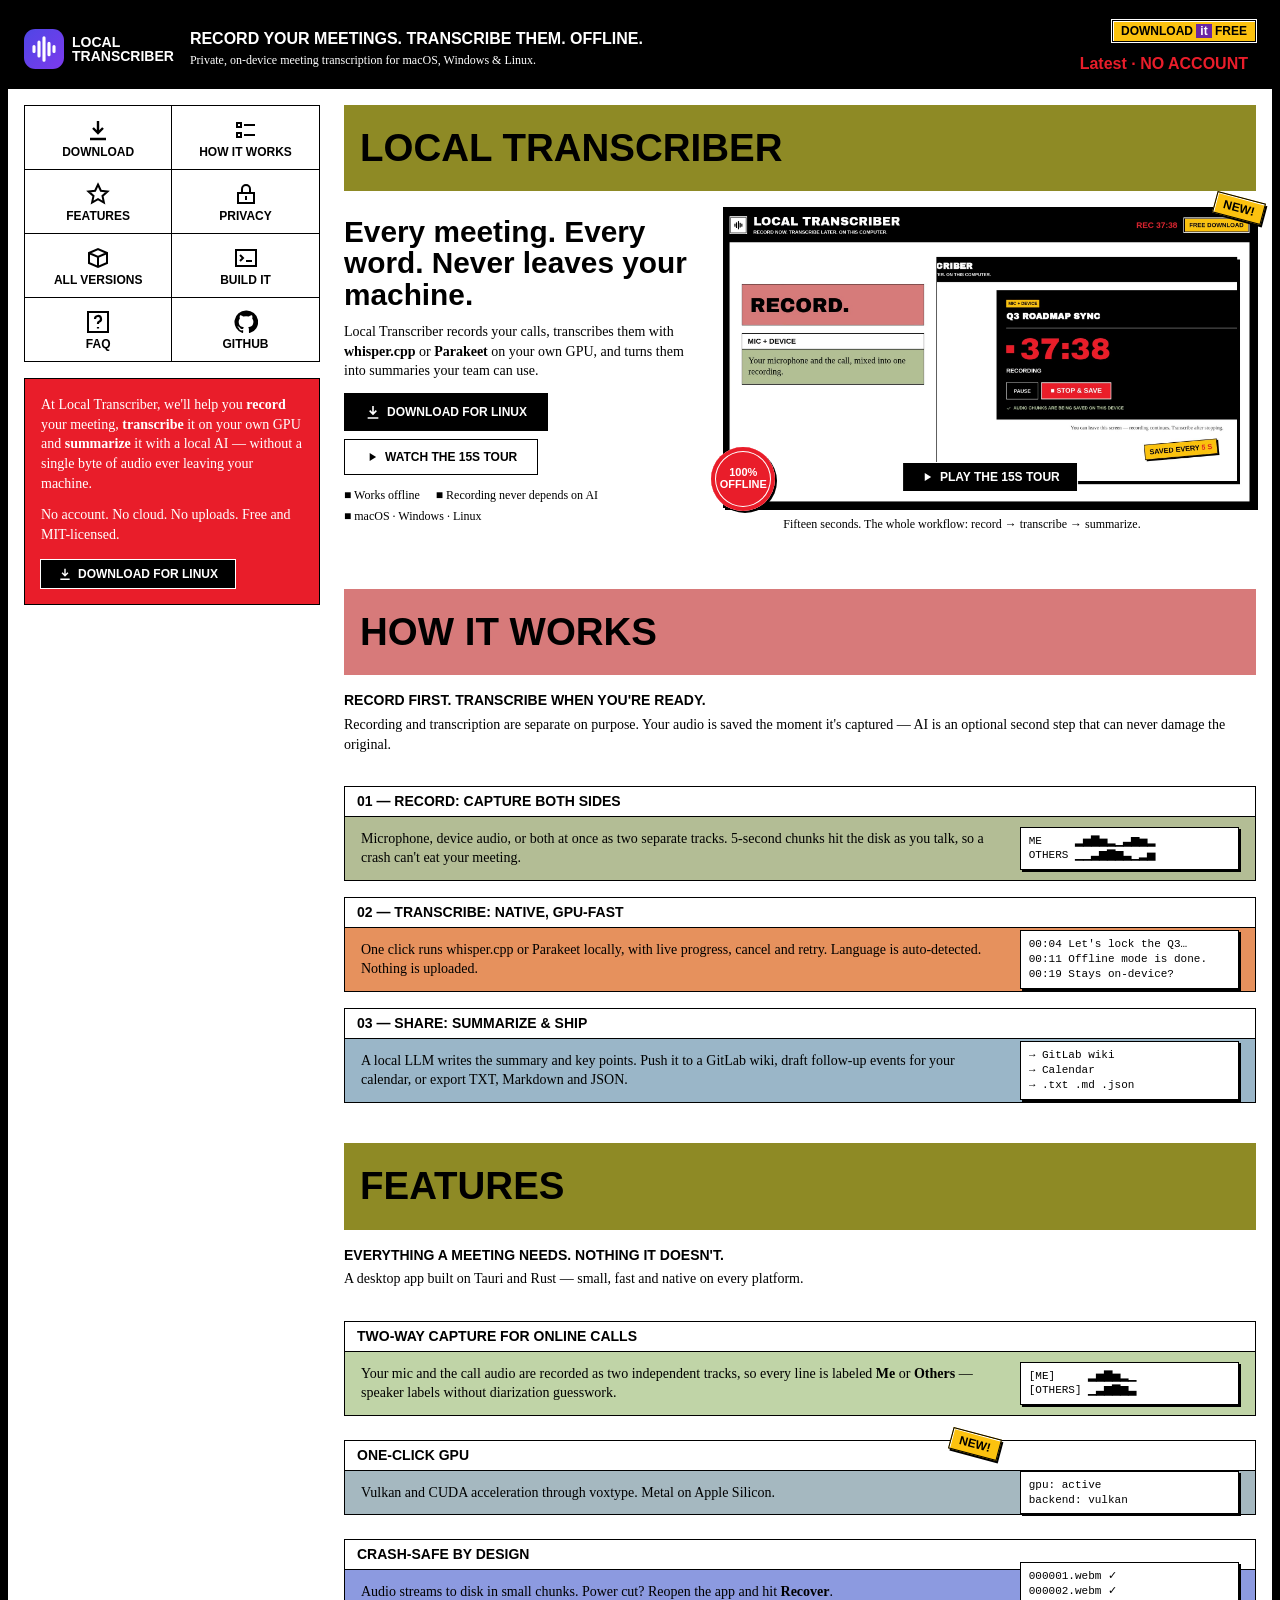
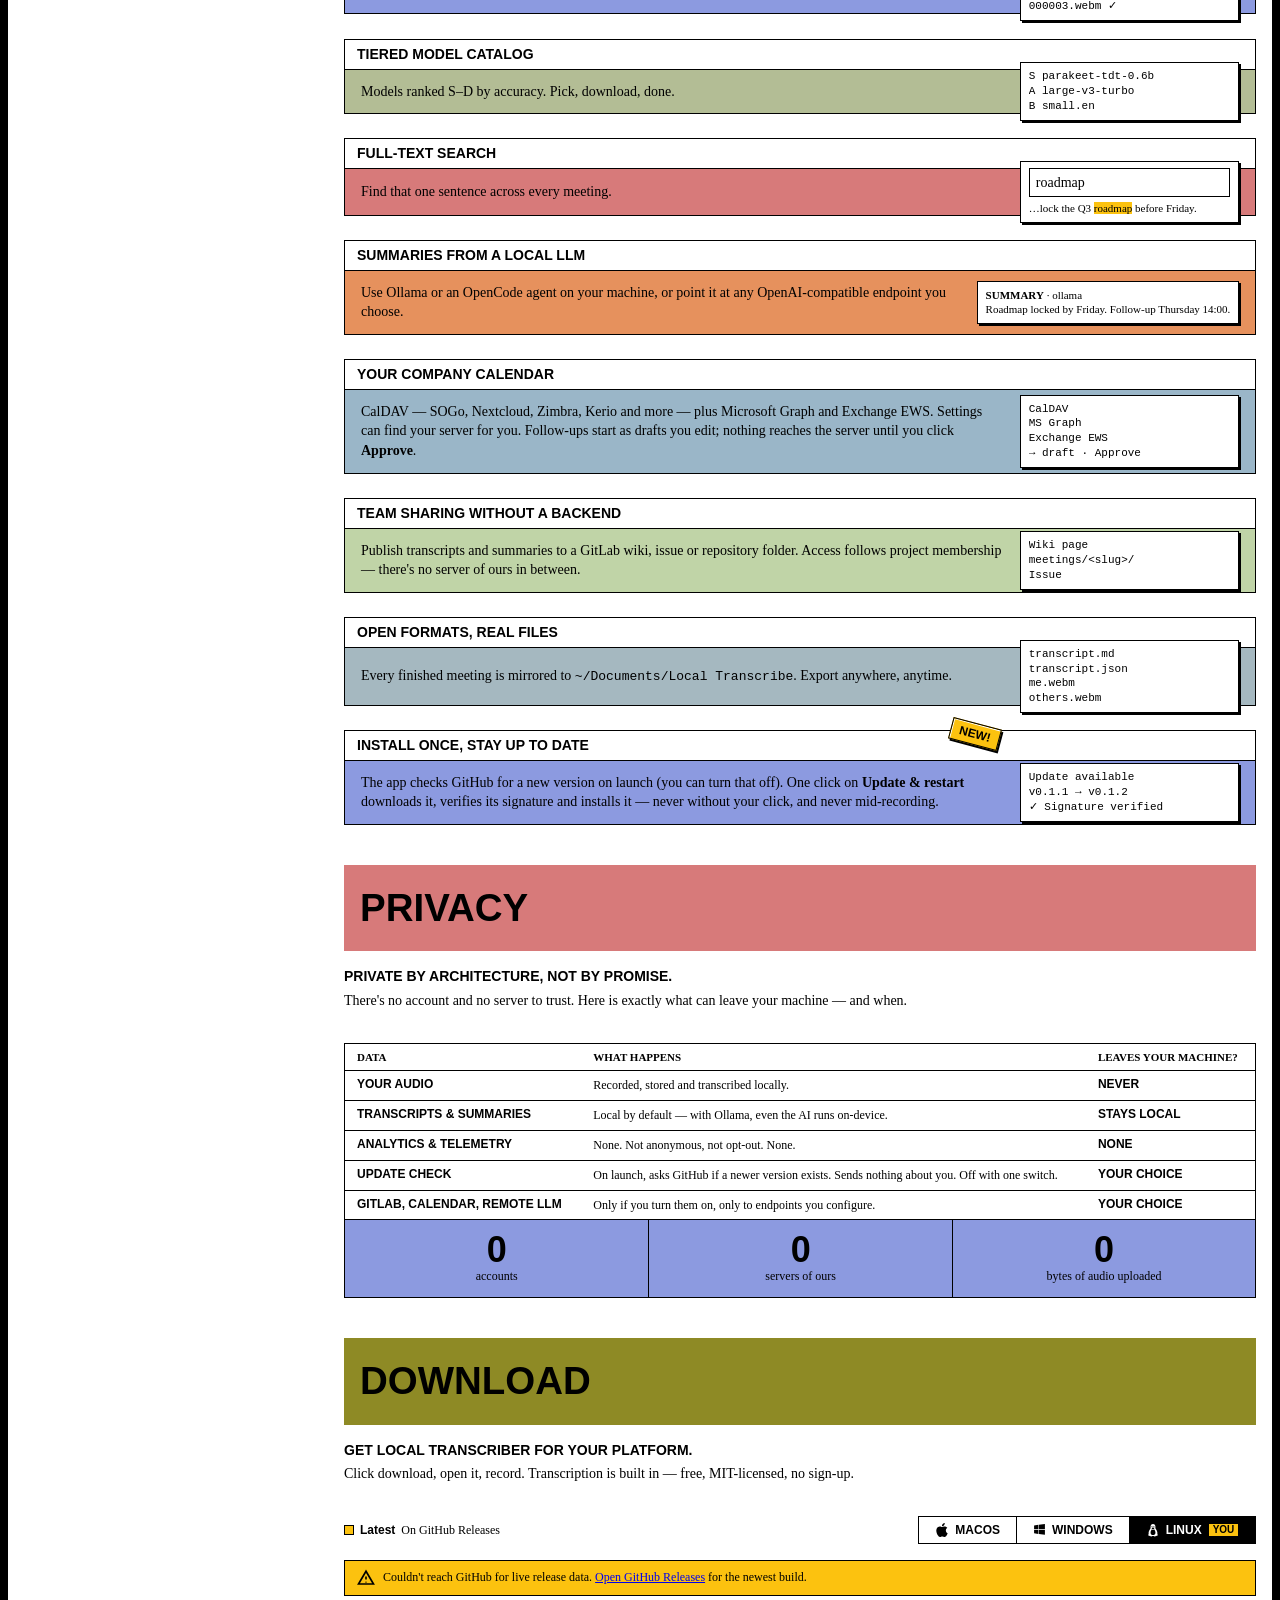
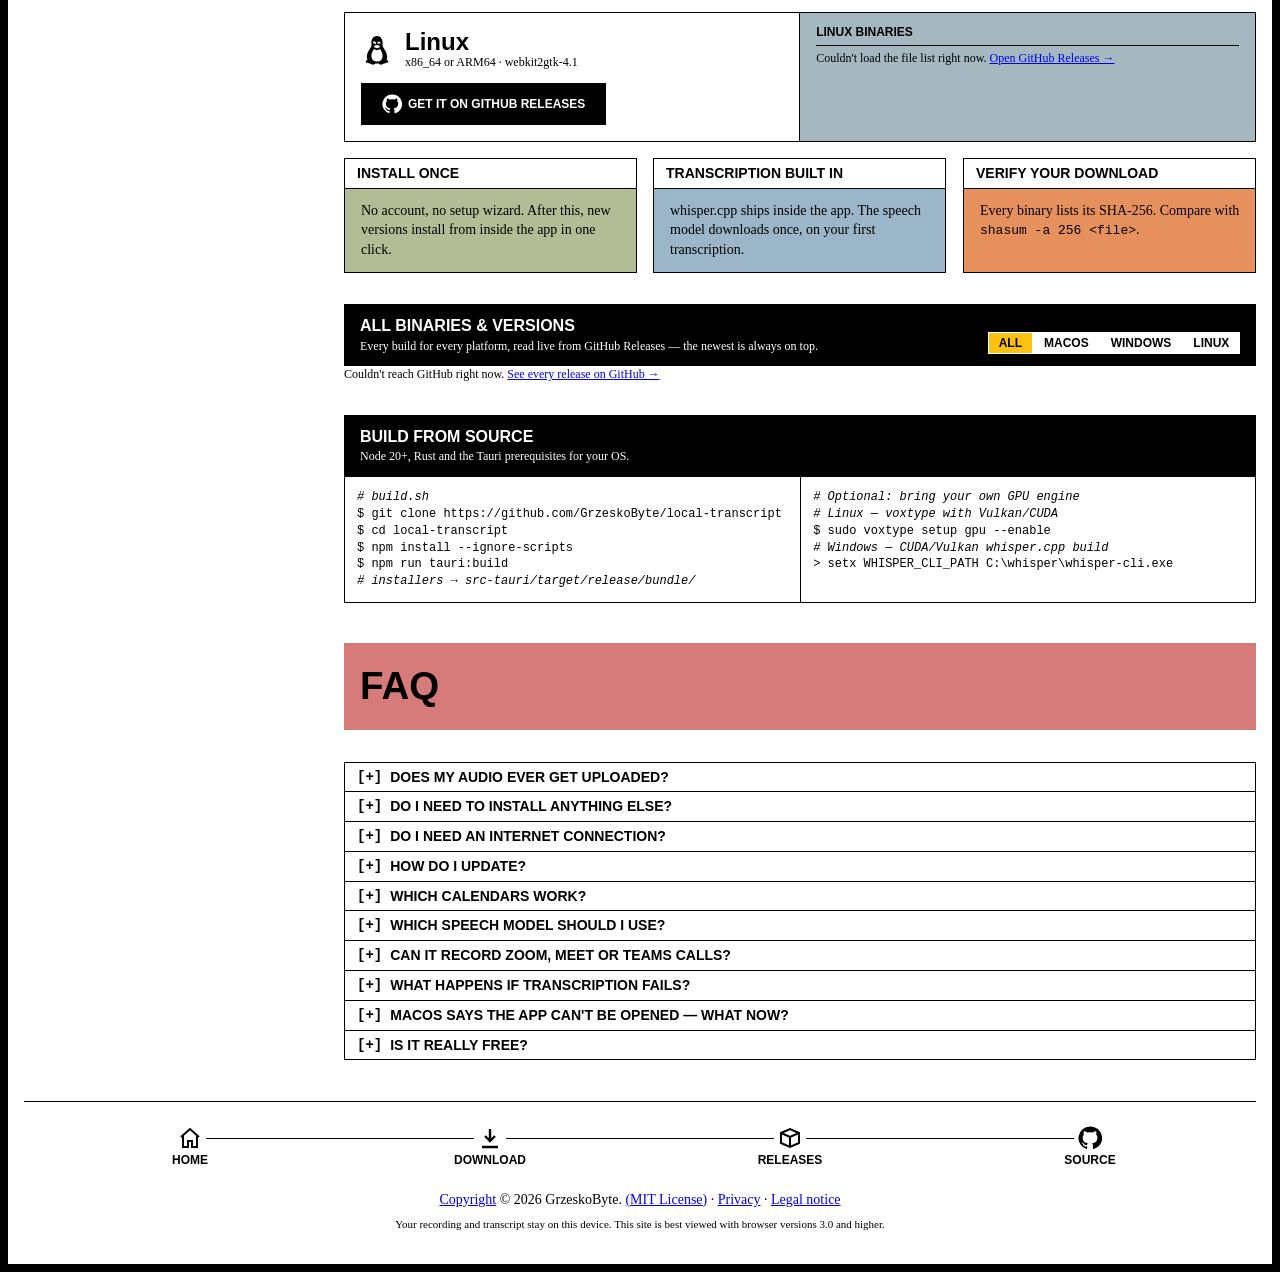
==== index.html @ 7ad84fb4 "Add a download counter: total installer downloads from GitHub Releases Sums GitHub's public per-file" ====
<!doctype html>
<html lang="en">
<head>
  <meta charset="utf-8">
  <meta name="viewport" content="width=device-width, initial-scale=1">
  <title>Local Transcriber — private, on-device meeting transcription</title>
  <meta name="description" content="Record any meeting, transcribe it with whisper.cpp or Parakeet on your own GPU, and summarize it with a local LLM. Your audio never leaves your machine. Free for macOS, Windows and Linux.">
  <meta name="theme-color" content="#000000">
  <link rel="icon" href="assets/logo.svg" type="image/svg+xml">
  <meta property="og:title" content="Local Transcriber — every meeting, every word, on your device">
  <meta property="og:description" content="Private desktop meeting recorder with native GPU transcription and local AI summaries. macOS · Windows · Linux.">
  <meta property="og:image" content="assets/og-image.jpg">
  <meta property="og:type" content="website">
  <meta name="twitter:card" content="summary_large_image">
  <link rel="stylesheet" href="styles.css">
</head>
<body>
<svg width="0" height="0" style="position:absolute" aria-hidden="true">
  <symbol id="i-apple" viewBox="0 0 24 24"><path fill="currentColor" d="M12.152 6.896c-.948 0-2.415-1.078-3.96-1.04-2.04.027-3.91 1.183-4.961 3.014-2.117 3.675-.546 9.103 1.519 12.09 1.013 1.454 2.208 3.09 3.792 3.039 1.52-.065 2.09-.987 3.935-.987 1.831 0 2.35.987 3.96.948 1.637-.026 2.676-1.48 3.676-2.948 1.156-1.688 1.636-3.325 1.662-3.415-.039-.013-3.182-1.221-3.22-4.857-.026-3.04 2.48-4.494 2.597-4.559-1.429-2.09-3.623-2.324-4.39-2.376-2-.156-3.675 1.09-4.61 1.09zM15.53 3.83c.843-1.012 1.4-2.427 1.245-3.83-1.207.052-2.662.805-3.532 1.818-.78.896-1.454 2.338-1.273 3.714 1.338.104 2.715-.688 3.559-1.701"/></symbol>
  <symbol id="i-windows" viewBox="0 0 24 24"><path fill="currentColor" d="M2 4.5 10 3.4v7.8H2zm9-1.2L22 1.8v9.4H11zM2 12.4h8v7.8l-8-1.1zm9 0h11v9.4l-11-1.5z"/></symbol>
  <symbol id="i-linux" viewBox="0 0 24 24"><path fill="currentColor" d="M12 1.5c-2.6 0-4.2 2.2-4.2 5 0 1.3.3 2.2-.4 3.5-.9 1.6-3 4.1-3 7.3 0 .8.2 1.5.5 2.1-.6.3-1.4.6-1.4 1.3 0 .9 1.5 1 3 1.4 1.1.3 1.7.9 2.6.9.8 0 1.3-.6 1.8-.8.6-.1 1.6-.1 2.2 0 .5.2 1 .8 1.8.8.9 0 1.5-.6 2.6-.9 1.5-.4 3-.5 3-1.4 0-.7-.8-1-1.4-1.3.3-.6.5-1.3.5-2.1 0-3.2-2.1-5.7-3-7.3-.7-1.3-.4-2.2-.4-3.5 0-2.8-1.6-5-4.2-5zm-1.6 4.2c.5 0 .8.6.8 1.3 0 .3-.1.6-.2.8l-.9-.3c.1-.1.1-.3.1-.5 0-.3-.1-.5-.3-.5-.2 0-.3.2-.3.5v.2l-.6-.3v-.2c0-.7.5-1.3 1-1.3zm3.2 0c.6 0 1 .6 1 1.3v.4l-.6.2V7.1c0-.4-.2-.6-.4-.6s-.4.2-.4.6v.3l-.8.3c-.1-.2-.1-.4-.1-.7 0-.7.6-1.3 1.3-1.3zM12 8.3c.9 0 2.3.6 2.3 1 0 .3-1.4 1.3-2.3 1.3s-2.3-1-2.3-1.3c0-.4 1.4-1 2.3-1zm-2.3 3c.7.4 1.5.8 2.3.8.8 0 1.6-.4 2.3-.8.9 1.5 1.9 3.3 1.9 5.2 0 2.7-1.9 4.2-4.2 4.2s-4.2-1.5-4.2-4.2c0-1.9 1-3.7 1.9-5.2z"/></symbol>
  <symbol id="i-copy" viewBox="0 0 24 24"><rect x="9" y="9" width="12" height="12" fill="none" stroke="currentColor" stroke-width="2"/><path d="M5 15V3h12" fill="none" stroke="currentColor" stroke-width="2"/></symbol>
  <symbol id="i-check" viewBox="0 0 24 24"><path d="M20 6 9 17l-5-5" fill="none" stroke="currentColor" stroke-width="3"/></symbol>
  <symbol id="i-dl" viewBox="0 0 24 24"><path d="M12 3v12M7 10l5 5 5-5M4 21h16" fill="none" stroke="currentColor" stroke-width="2.4"/></symbol>
  <symbol id="i-gh" viewBox="0 0 24 24"><path fill="currentColor" d="M12 .5a11.5 11.5 0 0 0-3.64 22.42c.58.1.79-.25.79-.56v-2c-3.2.7-3.88-1.37-3.88-1.37-.52-1.33-1.28-1.69-1.28-1.69-1.05-.71.08-.7.08-.7 1.16.08 1.77 1.19 1.77 1.19 1.03 1.77 2.7 1.26 3.36.96.1-.75.4-1.26.73-1.55-2.55-.29-5.24-1.28-5.24-5.68 0-1.26.45-2.28 1.19-3.09-.12-.29-.52-1.46.11-3.05 0 0 .97-.31 3.17 1.18a11 11 0 0 1 5.77 0c2.2-1.49 3.17-1.18 3.17-1.18.63 1.59.23 2.76.11 3.05.74.81 1.19 1.83 1.19 3.09 0 4.41-2.69 5.38-5.25 5.67.41.36.78 1.06.78 2.14v3.17c0 .31.21.67.8.56A11.5 11.5 0 0 0 12 .5z"/></symbol>
  <symbol id="i-warn" viewBox="0 0 24 24"><path d="M12 3 2 20h20L12 3zM12 10v4M12 17v1" fill="none" stroke="currentColor" stroke-width="2.2"/></symbol>
  <symbol id="i-lock" viewBox="0 0 24 24"><rect x="4" y="11" width="16" height="10" fill="none" stroke="currentColor" stroke-width="2"/><path d="M8 11V7a4 4 0 0 1 8 0v4" fill="none" stroke="currentColor" stroke-width="2"/><rect x="11" y="14" width="2" height="4" fill="currentColor"/></symbol>
  <symbol id="i-wave" viewBox="0 0 24 24"><path d="M4 10v4M8 7v10M12 4v16M16 8v8M20 10v4" fill="none" stroke="currentColor" stroke-width="2.4"/></symbol>
  <symbol id="i-play" viewBox="0 0 24 24"><path d="M8 5v14l11-7z" fill="currentColor"/></symbol>
  <symbol id="i-gear" viewBox="0 0 24 24"><circle cx="12" cy="12" r="3.5" fill="none" stroke="currentColor" stroke-width="2"/><path d="M12 2v4M12 18v4M2 12h4M18 12h4M4.9 4.9l2.8 2.8M16.3 16.3l2.8 2.8M4.9 19.1l2.8-2.8M16.3 7.7l2.8-2.8" stroke="currentColor" stroke-width="2"/></symbol>
  <symbol id="i-star" viewBox="0 0 24 24"><path d="M12 2.5l2.9 6.2 6.6.7-5 4.5 1.4 6.6L12 17.2l-5.9 3.3 1.4-6.6-5-4.5 6.6-.7z" fill="none" stroke="currentColor" stroke-width="2" stroke-linejoin="miter"/></symbol>
  <symbol id="i-q" viewBox="0 0 24 24"><rect x="2" y="2" width="20" height="20" fill="none" stroke="currentColor" stroke-width="2"/><path d="M9 9a3 3 0 1 1 4 2.8c-.7.3-1 .8-1 1.5V14M12 17v1.5" fill="none" stroke="currentColor" stroke-width="2.2"/></symbol>
  <symbol id="i-home" viewBox="0 0 24 24"><path d="M3 11 12 3l9 8M5 9.5V21h5v-6h4v6h5V9.5" fill="none" stroke="currentColor" stroke-width="2"/></symbol>
  <symbol id="i-steps" viewBox="0 0 24 24"><path d="M3 5h4v4H3zM10 7h11M3 15h4v4H3zM10 17h11" fill="none" stroke="currentColor" stroke-width="2"/></symbol>
  <symbol id="i-term" viewBox="0 0 24 24"><rect x="2" y="4" width="20" height="16" fill="none" stroke="currentColor" stroke-width="2"/><path d="m6 9 3 3-3 3M12 15h6" fill="none" stroke="currentColor" stroke-width="2"/></symbol>
  <symbol id="i-box" viewBox="0 0 24 24"><path d="M3 7 12 3l9 4v10l-9 4-9-4zM3 7l9 4 9-4M12 11v10" fill="none" stroke="currentColor" stroke-width="2" stroke-linejoin="miter"/></symbol>
</svg>

<!-- page-frame: the literal black border around the viewport -->
<div class="page-frame">
<div class="page" id="top">

<!-- ============ TOP BANNER ============ -->
<header class="top-banner">
  <a href="#top" class="logo"><img src="assets/logo.svg" alt="" width="40" height="40"><span>Local<br>Transcriber</span></a>
  <div class="banner-copy">
    <p class="banner-head">Record your meetings. Transcribe them. Offline.</p>
    <p class="banner-sub">Private, on-device meeting transcription for macOS, Windows &amp; Linux.</p>
  </div>
  <div class="banner-right">
    <a class="buy-sticker" href="#download">Download <span class="stripe">it</span> FREE</a>
    <a class="phone-callout" href="#download"><span id="heroVer">Latest</span> · NO ACCOUNT</a>
  </div>
</header>

<!-- ============ HOME: left rail (sticky on desktop) + right column with every section ============ -->
<div class="home">
  <aside class="rail">
    <nav class="icon-grid" aria-label="Primary">
      <a href="#download"><svg width="24" height="24"><use href="#i-dl"/></svg>Download</a>
      <a href="#how"><svg width="24" height="24"><use href="#i-steps"/></svg>How it works</a>
      <a href="#features"><svg width="24" height="24"><use href="#i-star"/></svg>Features</a>
      <a href="#privacy"><svg width="24" height="24"><use href="#i-lock"/></svg>Privacy</a>
      <a href="#releases-all"><svg width="24" height="24"><use href="#i-box"/></svg>All versions</a>
      <a href="#build"><svg width="24" height="24"><use href="#i-term"/></svg>Build it</a>
      <a href="#faq"><svg width="24" height="24"><use href="#i-q"/></svg>FAQ</a>
      <a href="https://github.com/GrzeskoByte/local-transcript" target="_blank" rel="noopener"><svg width="24" height="24"><use href="#i-gh"/></svg>GitHub</a>
    </nav>

    <div class="cta-block-red">
      <p>At Local Transcriber, we'll help you <b>record</b> your meeting, <b>transcribe</b> it on your own GPU and <b>summarize</b> it with a local AI&nbsp;— without a single byte of audio ever leaving your machine.</p>
      <p>No account. No cloud. No uploads. Free and MIT-licensed.</p>
      <a class="btn btn-primary" href="#download" id="finalDl"><svg width="14" height="14"><use href="#i-dl"/></svg>Download for free</a>
    </div>
  </aside>

  <main class="col">
    <div class="eyebrow eyebrow-olive">Local Transcriber</div>

    <div class="hero">
    <div class="intro">
      <h1>Every meeting. Every word. Never leaves your machine.</h1>
      <p>Local Transcriber records your calls, transcribes them with <b>whisper.cpp</b> or <b>Parakeet</b> on your own GPU, and turns them into summaries your team can use.</p>
      <div class="cta-row">
        <a class="btn btn-primary btn-lg" href="#download" id="heroDl"><svg width="16" height="16"><use href="#i-dl"/></svg><span id="heroDlText">Download for free</span></a>
        <a class="btn btn-secondary btn-lg" href="#reel"><svg width="14" height="14"><use href="#i-play"/></svg>Watch the 15s tour</a>
      </div>
      <ul class="checks">
        <li>Works offline</li><li>Recording never depends on AI</li><li>macOS · Windows · Linux</li>
      </ul>
    </div>

    <!-- product photo -->
    <figure class="product-photo" id="reel">
      <div class="reel-box" id="reelBox">
        <video id="reelVideo" preload="metadata" playsinline poster="assets/showreel-poster.jpg?v=2" src="assets/showreel.mp4?v=2"></video>
        <button class="btn btn-primary reel-play" id="reelPlay" aria-label="Play the showreel"><svg width="14" height="14"><use href="#i-play"/></svg>Play the 15s tour</button>
      </div>
      <figcaption>Fifteen seconds. The whole workflow: record → transcribe → summarize.</figcaption>
      <span class="new-burst" aria-hidden="true">NEW!</span>
      <span class="cert-seal" aria-label="100% offline"><span>100%<br>OFFLINE</span></span>
    </figure>
    </div>

<!-- ============ HOW ============ -->
<section class="section" id="how">
  <h2 class="eyebrow eyebrow-salmon">How it works</h2>
  <p class="section-lede"><b>Record first. Transcribe when you're ready.</b> Recording and transcription are separate on purpose. Your audio is saved the moment it's captured — AI is an optional second step that can never damage the original.</p>

  <div class="ribbons">
    <article class="ribbon tint-sage">
      <h3 class="ribbon-title">01 — Record: capture both sides</h3>
      <div class="ribbon-body">
        <p>Microphone, device audio, or both at once as two separate tracks. 5-second chunks hit the disk as you talk, so a crash can't eat your meeting.</p>
        <div class="notch" aria-hidden="true"><pre>ME     ▂▅▇▅▂▁▃▆▅▂
OTHERS ▁▁▃▆▇▆▃▁▂▅</pre></div>
      </div>
    </article>
    <article class="ribbon tint-peach">
      <h3 class="ribbon-title">02 — Transcribe: native, GPU-fast</h3>
      <div class="ribbon-body">
        <p>One click runs whisper.cpp or Parakeet locally, with live progress, cancel and retry. Language is auto-detected. Nothing is uploaded.</p>
        <div class="notch" aria-hidden="true"><pre>00:04 Let's lock the Q3…
00:11 Offline mode is done.
00:19 Stays on-device?</pre></div>
      </div>
    </article>
    <article class="ribbon tint-sky">
      <h3 class="ribbon-title">03 — Share: summarize &amp; ship</h3>
      <div class="ribbon-body">
        <p>A local LLM writes the summary and key points. Push it to a GitLab wiki, draft follow-up events for your calendar, or export TXT, Markdown and JSON.</p>
        <div class="notch" aria-hidden="true"><pre>→ GitLab wiki
→ Calendar
→ .txt .md .json</pre></div>
      </div>
    </article>
  </div>
</section>

<!-- ============ FEATURES ============ -->
<section class="section" id="features">
  <h2 class="eyebrow eyebrow-olive">Features</h2>
  <p class="section-lede"><b>Everything a meeting needs. Nothing it doesn't.</b> A desktop app built on Tauri and Rust — small, fast and native on every platform.</p>

  <div class="ribbons">
    <article class="ribbon tint-lime">
      <h3 class="ribbon-title">Two-way capture for online calls</h3>
      <div class="ribbon-body">
        <p>Your mic and the call audio are recorded as two independent tracks, so every line is labeled <b>Me</b> or <b>Others</b> — speaker labels without diarization guesswork.</p>
        <div class="notch" aria-hidden="true"><pre>[ME]     ▂▅▇▅▂▁
[OTHERS] ▁▃▆▇▆▃</pre></div>
      </div>
    </article>
    <article class="ribbon tint-steel">
      <h3 class="ribbon-title">One-click GPU</h3>
      <div class="ribbon-body">
        <p>Vulkan and CUDA acceleration through voxtype. Metal on Apple Silicon.</p>
        <div class="notch" aria-hidden="true"><pre>gpu: active
backend: vulkan</pre></div>
      </div>
      <span class="new-burst" aria-hidden="true">NEW!</span>
    </article>
    <article class="ribbon tint-periwinkle">
      <h3 class="ribbon-title">Crash-safe by design</h3>
      <div class="ribbon-body">
        <p>Audio streams to disk in small chunks. Power cut? Reopen the app and hit <b>Recover</b>.</p>
        <div class="notch" aria-hidden="true"><pre>000001.webm ✓
000002.webm ✓
000003.webm ✓</pre></div>
      </div>
    </article>
    <article class="ribbon tint-sage">
      <h3 class="ribbon-title">Tiered model catalog</h3>
      <div class="ribbon-body">
        <p>Models ranked S–D by accuracy. Pick, download, done.</p>
        <div class="notch" aria-hidden="true"><pre>S parakeet-tdt-0.6b
A large-v3-turbo
B small.en</pre></div>
      </div>
    </article>
    <article class="ribbon tint-salmon">
      <h3 class="ribbon-title">Full-text search</h3>
      <div class="ribbon-body">
        <p>Find that one sentence across every meeting.</p>
        <div class="notch" aria-hidden="true"><span class="text-input">roadmap</span><small>…lock the Q3 <mark>roadmap</mark> before Friday.</small></div>
      </div>
    </article>
    <article class="ribbon tint-peach">
      <h3 class="ribbon-title">Summaries from a local LLM</h3>
      <div class="ribbon-body">
        <p>Use Ollama or an OpenCode agent on your machine, or point it at any OpenAI-compatible endpoint you choose.</p>
        <div class="notch" aria-hidden="true"><small><b>SUMMARY</b> · ollama<br>Roadmap locked by Friday. Follow-up Thursday 14:00.</small></div>
      </div>
    </article>
    <article class="ribbon tint-sky">
      <h3 class="ribbon-title">Your company calendar</h3>
      <div class="ribbon-body">
        <p>CalDAV — SOGo, Nextcloud, Zimbra, Kerio and more — plus Microsoft Graph and Exchange EWS. Settings can find your server for you. Follow-ups start as drafts you edit; nothing reaches the server until you click <b>Approve</b>.</p>
        <div class="notch" aria-hidden="true"><pre>CalDAV
MS Graph
Exchange EWS
→ draft · Approve</pre></div>
      </div>
    </article>
    <article class="ribbon tint-lime">
      <h3 class="ribbon-title">Team sharing without a backend</h3>
      <div class="ribbon-body">
        <p>Publish transcripts and summaries to a GitLab wiki, issue or repository folder. Access follows project membership — there's no server of ours in between.</p>
        <div class="notch" aria-hidden="true"><pre>Wiki page
meetings/&lt;slug&gt;/
Issue</pre></div>
      </div>
    </article>
    <article class="ribbon tint-steel">
      <h3 class="ribbon-title">Open formats, real files</h3>
      <div class="ribbon-body">
        <p>Every finished meeting is mirrored to <code>~/Documents/Local Transcribe</code>. Export anywhere, anytime.</p>
        <div class="notch" aria-hidden="true"><pre>transcript.md
transcript.json
me.webm
others.webm</pre></div>
      </div>
    </article>
    <article class="ribbon tint-periwinkle">
      <h3 class="ribbon-title">Install once, stay up to date</h3>
      <div class="ribbon-body">
        <p>The app checks GitHub for a new version on launch (you can turn that off). One click on <b>Update &amp; restart</b> downloads it, verifies its signature and installs it — never without your click, and never mid-recording.</p>
        <div class="notch" aria-hidden="true"><pre>Update available
v<span class="upd-cur">0.1.1</span> → v<span id="updNew">0.1.2</span>
✓ Signature verified</pre></div>
      </div>
      <span class="new-burst" aria-hidden="true">NEW!</span>
    </article>
  </div>
</section>

<!-- ============ PRIVACY ============ -->
<section class="section" id="privacy">
  <h2 class="eyebrow eyebrow-salmon">Privacy</h2>
  <p class="section-lede"><b>Private by architecture, not by promise.</b> There's no account and no server to trust. Here is exactly what can leave your machine — and when.</p>

  <table class="data-table">
    <thead><tr><th scope="col">Data</th><th scope="col">What happens</th><th scope="col">Leaves your machine?</th></tr></thead>
    <tbody>
      <tr><th scope="row">Your audio</th><td>Recorded, stored and transcribed locally.</td><td class="st">Never</td></tr>
      <tr><th scope="row">Transcripts &amp; summaries</th><td>Local by default — with Ollama, even the AI runs on-device.</td><td class="st">Stays local</td></tr>
      <tr><th scope="row">Analytics &amp; telemetry</th><td>None. Not anonymous, not opt-out. None.</td><td class="st">None</td></tr>
      <tr><th scope="row">Update check</th><td>On launch, asks GitHub if a newer version exists. Sends nothing about you. Off with one switch.</td><td class="st">Your choice</td></tr>
      <tr><th scope="row">GitLab, calendar, remote LLM</th><td>Only if you turn them on, only to endpoints you configure.</td><td class="st">Your choice</td></tr>
    </tbody>
  </table>

  <div class="zeros">
    <div><b>0</b>accounts</div><div><b>0</b>servers of ours</div><div><b>0</b>bytes of audio uploaded</div>
  </div>
</section>

<!-- ============ DOWNLOAD ============ -->
<section class="section" id="download">
  <h2 class="eyebrow eyebrow-olive">Download</h2>
  <p class="section-lede"><b>Get Local Transcriber for your platform.</b> Click download, open it, record. Transcription is built in — free, MIT-licensed, no sign-up.</p>

  <div class="dl-top">
    <div class="rel-chip"><span class="dot" id="relDot"></span><b id="relVer">Latest</b> <span id="relDate">Checking GitHub…</span></div>
    <div class="os-tabs" role="tablist" aria-label="Platform" id="osTabs">
      <button class="os-tab" role="tab" data-os="mac" id="tab-mac" aria-controls="dlPanel"><svg width="14" height="14"><use href="#i-apple"/></svg>macOS</button>
      <button class="os-tab" role="tab" data-os="win" id="tab-win" aria-controls="dlPanel"><svg width="13" height="13"><use href="#i-windows"/></svg>Windows</button>
      <button class="os-tab" role="tab" data-os="linux" id="tab-linux" aria-controls="dlPanel"><svg width="14" height="14"><use href="#i-linux"/></svg>Linux</button>
    </div>
  </div>

  <p class="dl-note" id="dlNote" hidden></p>

  <div class="dl-main" id="dlPanel" role="tabpanel">
    <div class="primary-dl" id="primaryDl"></div>
    <div class="bin-table" id="binTable"></div>
  </div>

  <div class="ribbons ribbons-3">
    <article class="ribbon tint-sage">
      <h3 class="ribbon-title">Install once</h3>
      <div class="ribbon-body"><p>No account, no setup wizard. After this, new versions install from inside the app in one click.</p></div>
    </article>
    <article class="ribbon tint-sky">
      <h3 class="ribbon-title">Transcription built in</h3>
      <div class="ribbon-body"><p id="backendHint">whisper.cpp ships inside the app. The speech model downloads once, on your first transcription.</p></div>
    </article>
    <article class="ribbon tint-peach">
      <h3 class="ribbon-title">Verify your download</h3>
      <div class="ribbon-body"><p>Every binary lists its SHA-256. Compare with <code id="shaCmd">shasum -a 256 &lt;file&gt;</code>.</p></div>
    </article>
  </div>

  <!-- download counter: GitHub's public per-file totals, nothing about visitors -->
  <article class="ribbon tint-lime dl-counter" id="dlCounter" hidden>
    <h3 class="ribbon-title">Download counter</h3>
    <div class="ribbon-body">
      <b class="dl-count" id="dlCount">—</b>
      <p><b>Downloads of all releases, as counted by GitHub Releases.</b> It is GitHub's public total of how many times each installer has been downloaded, summed across every version and platform. We don't track or profile anyone — no cookies, no IDs, no personal data. It's just a number.</p>
    </div>
  </article>

  <!-- all binaries, all versions -->
  <div class="block" id="releases-all">
    <div class="block-head">
      <div><h3>All binaries &amp; versions</h3><p>Every build for every platform, read live from GitHub Releases — the newest is always on top.</p></div>
      <div class="filter" id="platFilter" role="group" aria-label="Filter by platform">
        <button data-f="all" aria-pressed="true">All</button>
        <button data-f="mac" aria-pressed="false">macOS</button>
        <button data-f="win" aria-pressed="false">Windows</button>
        <button data-f="linux" aria-pressed="false">Linux</button>
      </div>
    </div>
    <div id="releases"></div>
  </div>

  <!-- build from source -->
  <div class="block" id="build">
    <div class="block-head"><div><h3>Build from source</h3><p>Node 20+, Rust and the Tauri prerequisites for your OS.</p></div></div>
    <div class="terminals">
<pre class="terminal"><span class="c"># build.sh</span>
$ git clone https://github.com/GrzeskoByte/local-transcript
$ cd local-transcript
$ npm install --ignore-scripts
$ npm run tauri:build
<span class="c"># installers → src-tauri/target/release/bundle/</span></pre>
<pre class="terminal"><span class="c"># Optional: bring your own GPU engine</span>
<span class="c"># Linux — voxtype with Vulkan/CUDA</span>
$ sudo voxtype setup gpu --enable
<span class="c"># Windows — CUDA/Vulkan whisper.cpp build</span>
&gt; setx WHISPER_CLI_PATH C:\whisper\whisper-cli.exe</pre>
    </div>
  </div>
</section>

<!-- ============ FAQ ============ -->
<section class="section" id="faq">
  <h2 class="eyebrow eyebrow-salmon">FAQ</h2>
  <div class="faq">
    <details><summary>Does my audio ever get uploaded?</summary><p>No. Recording, storage and transcription all happen on your computer. The only features that send anything over the network are ones you switch on yourself — GitLab sharing, calendar sync or a remote LLM — and they send text, never audio.</p></details>
    <details><summary>Do I need to install anything else?</summary><p>No. The transcription engine (whisper.cpp) ships inside the app. The first time you click <b>Transcribe</b>, it downloads its speech model once (about 550 MB) with a progress bar — after that everything works offline. Power users can plug in their own GPU engine (voxtype or a whisper.cpp build) and the app will use it automatically.</p></details>
    <details><summary>Do I need an internet connection?</summary><p>Only to download the app and the speech model once. After that, recording, transcription and local summaries work fully offline. The calendar keeps each month on your device too, so it opens instantly and still shows your events offline.</p></details>
    <details><summary>How do I update?</summary><p>You don't have to come back here. When a new version is out, a notice appears in the sidebar — click <b>Update &amp; restart</b>. The download is signature-checked before it installs, and updating is paused while you're recording or transcribing. You can also check by hand or turn off the launch check in <b>Settings → App → Updates</b>. On Linux the AppImage updates itself; <code>.deb</code> and <code>.rpm</code> installs get a Download button instead. Versions before 0.1.2 need one manual install to get the updater.</p></details>
    <details><summary>Which calendars work?</summary><p>Anything that speaks CalDAV — SOGo, Nextcloud, Zimbra, Kerio and others — plus Microsoft 365 (Graph) and on-prem Exchange (EWS). Your mail settings (IMAP/SMTP) don't carry calendars, so Settings offers shortcuts: <b>Detect from server</b> tries the usual addresses and lists your calendars, <b>Find in Thunderbird</b> reuses the calendars Thunderbird already knows (without passwords), and <b>Use SOGo address</b> fills it in from your host and username. A meeting can have several follow-up events, and each one is a draft until you approve it.</p></details>
    <details><summary>Which speech model should I use?</summary><p>Start with <code>large-v3-turbo</code> — it's the default and a great balance of speed and accuracy. For the best accuracy, <code>parakeet-tdt-0.6b-v3</code> sits at the top of the S-tier; on Linux it needs voxtype's ONNX variant. Settings ranks every model so the choice is obvious.</p></details>
    <details><summary>Can it record Zoom, Meet or Teams calls?</summary><p>Yes — choose <b>Mic + Device</b> and share the call's tab or window when asked. Your voice and the call are saved as separate tracks. Device-audio availability depends on your OS, and headphones are recommended so the mic doesn't pick up the speakers.</p></details>
    <details><summary>What happens if transcription fails?</summary><p>Nothing bad. The recording is the source of truth and is never modified by transcription. You'll see "Your original recording is still safe." and a Retry button.</p></details>
    <details><summary>macOS says the app can't be opened — what now?</summary><p>Early builds may not be notarized yet. Right-click the app in Applications and choose <b>Open</b>, or run <code>xattr -dr com.apple.quarantine "/Applications/Local Transcribe.app"</code>.</p></details>
    <details><summary>Is it really free?</summary><p>Yes. Local Transcriber is open source under the MIT license. No tiers, no trial, no account.</p></details>
  </div>
</section>

  </main>
</div>

<!-- ============ FOOTER ============ -->
<footer class="footer-band">
  <nav class="icon-label-nav" aria-label="Footer">
    <a href="#top"><svg width="24" height="24"><use href="#i-home"/></svg>Home</a>
    <a href="#download"><svg width="24" height="24"><use href="#i-dl"/></svg>Download</a>
    <a href="https://github.com/GrzeskoByte/local-transcript/releases" target="_blank" rel="noopener"><svg width="24" height="24"><use href="#i-box"/></svg>Releases</a>
    <a href="https://github.com/GrzeskoByte/local-transcript" target="_blank" rel="noopener"><svg width="24" height="24"><use href="#i-gh"/></svg>Source</a>
  </nav>
  <p class="legal"><a href="https://github.com/GrzeskoByte/local-transcript/blob/main/LICENSE" target="_blank" rel="noopener">Copyright</a> © 2026 GrzeskoByte. <a href="https://github.com/GrzeskoByte/local-transcript/blob/main/LICENSE" target="_blank" rel="noopener">(MIT License)</a> · <a href="/privacy">Privacy</a> · <a href="/legal">Legal notice</a></p>
  <p class="small">Your recording and transcript stay on this device. This site is best viewed with browser versions 3.0 and higher.</p>
</footer>

</div>
</div>
<div class="toast" id="toast" role="status" aria-live="polite"></div>

<script src="app.js" defer></script>
<!-- Vercel Web Analytics + Speed Insights (cookieless, no device storage; described in privacy.html) -->
<script>
  window.va = window.va || function () { (window.vaq = window.vaq || []).push(arguments); };
  window.si = window.si || function () { (window.siq = window.siq || []).push(arguments); };
</script>
<script defer src="/_vercel/insights/script.js"></script>
<script defer src="/_vercel/speed-insights/script.js"></script>
</body>
</html>
---- styles.css ----
/* Local Transcriber — styled per DESIGN.md ("Dell 1996" catalog-era language).
   Rules: black page frame, flat fills, 0 radius (seals only are round), hard 1px
   borders and hard bevels, no soft shadows, no gradients, no opacity, no hover states.
   System fonts only: Arial Black (display) · Helvetica (UI) · Times New Roman (body). */

:root {
  color-scheme: light;

  /* colors */
  --primary: #e91d2a;
  --on-primary: #ffffff;
  --canvas: #ffffff;
  --surface: #ffffff;
  --ink: #000000;
  --frame-ink: #000000;
  --yellow-sticker: #fcc20f;
  --purple-stripe: #6a26a4;
  --link: #0000ee;

  --tint-olive: #8e8a25;
  --tint-sage: #b3bd95;
  --tint-salmon: #d77a7a;
  --tint-peach: #e6915d;
  --tint-lime: #c0d4a7;
  --tint-sky: #9ab6c8;
  --tint-steel: #a5b8c0;
  --tint-periwinkle: #8c9ae0;

  /* type families */
  --f-display: "Arial Black", "Arial Bold", Gadget, Helvetica, Arial, system-ui, sans-serif;
  --f-sans: Helvetica, Arial, system-ui, sans-serif;
  --f-serif: "Times New Roman", Times, serif;
  --f-mono: "Courier New", Courier, monospace;

  /* spacing */
  --xxs: 2px; --xs: 4px; --s: 6px; --sm: 8px; --m: 10px; --md: 12px;
  --lg: 16px; --xl: 20px; --xxl: 24px;
  --section-sm: 32px; --section: 40px; --section-lg: 48px;

  /* elevation */
  --hairline: 1px solid var(--frame-ink);
  --bevel: 2px 2px 0 var(--frame-ink);
  --frame: 8px;
}

*, *::before, *::after { box-sizing: border-box; }
html { scroll-behavior: auto; -webkit-text-size-adjust: 100%; }
body {
  margin: 0;
  background: var(--frame-ink);
  color: var(--ink);
  font: 400 14px/1.4 var(--f-serif);
}
img, video, svg { display: block; max-width: 100%; }
svg { flex: none; }
b, strong { font-weight: 700; }
p { margin: 0 0 var(--sm); }
p:last-child { margin-bottom: 0; }
h1, h2, h3, h4 { margin: 0; }
code, pre, kbd { font-family: var(--f-mono); font-size: 13px; }
mark { background: var(--yellow-sticker); color: var(--ink); }

a { color: var(--link); text-decoration: underline; }
a:visited { color: var(--link); }
:focus-visible { outline: 2px dotted var(--ink); outline-offset: 2px; }

/* ============ page-frame ============ */
.page-frame { background: var(--frame-ink); padding: var(--frame); min-height: 100vh; }
/* fluid column up to ~1900px, so 16:9 and ultrawide desktops use the width; past that it sits centered with white gutters inside the frame */
.page { background: var(--canvas); min-height: calc(100vh - 2 * var(--frame)); padding: 0 max(var(--lg), calc((100% - 1856px) / 2)) var(--lg); }

/* ============ top-banner ============ */
.top-banner {
  background: var(--frame-ink); color: var(--canvas);
  margin: 0 calc(-1 * var(--lg)) var(--lg);
  padding: var(--md) var(--lg);
  display: flex; align-items: center; gap: var(--lg);
}
.top-banner :focus-visible { outline-color: var(--canvas); }
.logo { display: flex; align-items: center; gap: var(--sm); color: var(--canvas); text-decoration: none; font: 900 14px/1 var(--f-display); text-transform: uppercase; }
.logo:visited { color: var(--canvas); }
.logo img { width: 40px; height: 40px; }
.banner-copy { flex: 1; min-width: 0; }
.banner-head { font: 700 16px/1.2 var(--f-sans); text-transform: uppercase; margin: 0 0 var(--xs); }
.banner-sub { font: 400 12px/1.4 var(--f-serif); margin: 0; }
.banner-right { display: flex; flex-direction: column; align-items: flex-end; gap: var(--sm); }

.buy-sticker {
  background: var(--yellow-sticker); color: var(--ink); border: var(--hairline);
  font: 700 12px/1 var(--f-sans); text-transform: uppercase; text-decoration: none;
  padding: var(--xs) var(--sm); white-space: nowrap;
  box-shadow: inset 1px 1px 0 var(--canvas), var(--bevel);
  outline: 1px solid var(--canvas); outline-offset: 0;
}
.buy-sticker:visited { color: var(--ink); }
.buy-sticker .stripe { background: var(--purple-stripe); color: var(--canvas); padding: 0 var(--xs); text-transform: lowercase; }

.phone-callout {
  background: var(--frame-ink); color: var(--primary);
  font: 700 16px/1.2 var(--f-sans); text-transform: uppercase; text-decoration: none;
  padding: var(--xs) var(--sm); white-space: nowrap;
}
.phone-callout:visited { color: var(--primary); }

/* ============ home: left rail + right column ============ */
/* the rail runs beside every section and stays in view while scrolling */
.home { display: grid; grid-template-columns: clamp(220px, 24%, 300px) minmax(0, 1fr); gap: var(--lg) var(--xxl); align-items: start; }
.rail { position: sticky; top: var(--lg); z-index: 20; }
@media (max-height: 640px) and (min-width: 1025px) { .rail { position: static; } }
/* the right column is a size container: its parts adapt to the room they get, not to the viewport */
.col { container: col / inline-size; }

.icon-grid { display: grid; grid-template-columns: 1fr 1fr; border-top: var(--hairline); border-left: var(--hairline); }
.icon-grid a, .icon-label-nav a {
  display: flex; flex-direction: column; align-items: center; justify-content: center; gap: var(--xs);
  background: var(--canvas); color: var(--ink); text-decoration: none; text-align: center;
  font: 700 12px/1 var(--f-sans); text-transform: uppercase;
  padding: var(--sm);
}
.icon-grid a { border-right: var(--hairline); border-bottom: var(--hairline); min-height: 64px; }
.icon-grid a[aria-current="true"] { background: var(--yellow-sticker); }
.icon-grid a:visited, .icon-label-nav a:visited { color: var(--ink); }

.cta-block-red {
  background: var(--primary); color: var(--on-primary); border: var(--hairline);
  font: 400 14px/1.4 var(--f-serif);
  padding: var(--lg); margin-top: var(--lg);
}
.cta-block-red p { margin-bottom: var(--md); }
.cta-block-red .btn { margin-top: var(--xs); }

/* ============ section eyebrow blocks ============ */
.eyebrow {
  color: var(--ink); font: 900 clamp(26px, 1.6vw + 18px, 52px)/1 var(--f-display); text-transform: uppercase;
  padding: var(--xxl) var(--lg); overflow-wrap: anywhere;
}
.eyebrow-olive { background: var(--tint-olive); }
.eyebrow-salmon { background: var(--tint-salmon); }

/* ============ intro ============ */
.intro { padding: var(--lg) 0; }
.intro h1 { font: 900 clamp(22px, 1vw + 17px, 34px)/1.05 var(--f-display); margin-bottom: var(--md); }
.cta-row { display: flex; flex-wrap: wrap; gap: var(--sm); margin: var(--md) 0; }
.checks { list-style: none; margin: 0; padding: 0; display: flex; flex-wrap: wrap; gap: var(--xs) var(--lg); font-size: 12px; }
.checks li::before { content: "■ "; }

/* ============ buttons ============ */
.btn {
  display: inline-flex; align-items: center; justify-content: center; gap: var(--s);
  font: 700 12px/1 var(--f-sans); text-transform: uppercase; text-decoration: none;
  padding: var(--s) var(--lg); border: var(--hairline); border-radius: 0; cursor: pointer;
  background: var(--canvas); color: var(--ink);
}
.btn-primary, .btn-primary:visited { background: var(--frame-ink); color: var(--on-primary); }
.btn-secondary, .btn-secondary:visited, a.btn:not(.btn-primary):visited { background: var(--canvas); color: var(--ink); }
.btn-lg { padding: var(--m) var(--xl); }
.btn-sm { padding: var(--xs) var(--m); }
.btn[aria-disabled="true"] { border-style: dashed; cursor: not-allowed; }
.btn .sub { font: 400 12px/1 var(--f-serif); text-transform: none; margin-left: var(--xs); }
.cta-block-red .btn-primary { outline: 1px solid var(--canvas); }
button { font: inherit; color: inherit; }

/* ============ product photo ============ */
.product-photo { position: relative; margin: 0 0 var(--lg); }
.reel-box { position: relative; border: var(--hairline); box-shadow: var(--bevel); background: var(--frame-ink); }
.reel-box video { width: 100%; aspect-ratio: 16 / 9; object-fit: cover; }
.reel-play { position: absolute; left: 50%; top: 50%; transform: translate(-50%, -50%); outline: 1px solid var(--canvas); }
.reel-box.playing .reel-play { display: none; }
.product-photo figcaption { font-size: 12px; margin-top: var(--sm); }

/* ============ stickers ============ */
.new-burst {
  position: absolute; z-index: 2;
  background: var(--yellow-sticker); color: var(--ink);
  font: 700 12px/1 var(--f-sans); text-transform: uppercase;
  padding: var(--xs) var(--sm); border: var(--hairline);
  box-shadow: inset 1px 1px 0 var(--canvas), var(--bevel);
  transform: rotate(15deg);
}
.product-photo .new-burst { top: -10px; right: -8px; }
.ribbon .new-burst { top: -8px; right: 28%; }

.cert-seal {
  position: absolute; left: -12px; bottom: 22px; z-index: 2;
  width: 64px; height: 64px; border-radius: 9999px;
  background: var(--primary); color: var(--canvas);
  display: flex; align-items: center; justify-content: center; text-align: center;
  font: 700 11px/1.05 var(--f-sans);
  box-shadow: inset 0 0 0 4px var(--primary), inset 0 0 0 5px var(--canvas), var(--bevel);
}

/* ============ sections ============ */
.section { padding-top: var(--section); scroll-margin-top: var(--md); }
.section-lede { margin: var(--lg) 0 var(--section-sm); }
.section-lede b { font-family: var(--f-sans); text-transform: uppercase; font-size: 14px; display: block; margin-bottom: var(--xs); }

/* ============ ribbon cards ============ */
.ribbons { display: grid; gap: var(--lg); }
.ribbons-3 { grid-template-columns: repeat(auto-fit, minmax(min(100%, 220px), 1fr)); margin-top: var(--lg); }
/* features: two cards per row once each can be 460px+, otherwise one; never three (10 cards would leave an orphan) */
#features .ribbons { grid-template-columns: repeat(auto-fill, minmax(min(100%, max(460px, calc((100% - var(--lg)) / 2))), 1fr)); gap: var(--xxl) var(--lg); }
#features .ribbon { display: flex; flex-direction: column; }
#features .ribbon-body { flex: 1; }
/* each card is its own size container, so its notch stacks when the card (not the screen) gets narrow */
.ribbon { position: relative; border: var(--hairline); container-type: inline-size; }
.ribbon-title {
  background: var(--canvas); color: var(--ink); border-bottom: var(--hairline);
  font: 700 14px/1.2 var(--f-sans); text-transform: uppercase;
  padding: var(--s) var(--md);
}
.ribbon-body {
  display: flex; align-items: center; gap: var(--lg);
  color: var(--ink); font: 400 14px/1.4 var(--f-serif);
  padding: var(--md) var(--lg);
}
.ribbon-body > p { flex: 1; margin: 0; }
.tint-sage .ribbon-body { background: var(--tint-sage); }
.tint-salmon .ribbon-body { background: var(--tint-salmon); }
.tint-peach .ribbon-body { background: var(--tint-peach); }
.tint-lime .ribbon-body { background: var(--tint-lime); }
.tint-sky .ribbon-body { background: var(--tint-sky); }
.tint-steel .ribbon-body { background: var(--tint-steel); }
.tint-periwinkle .ribbon-body { background: var(--tint-periwinkle); }

/* photo notch: right ~25%, hanging above and below the body bar */
.notch {
  flex: 0 0 25%; min-width: max-content; max-width: 55%;
  margin: calc(-1 * var(--xl)) 0;
  background: var(--canvas); border: var(--hairline); box-shadow: var(--bevel);
  padding: var(--s) var(--sm);
  font: 400 11px/1.35 var(--f-serif);
}
.notch pre { margin: 0; font-size: 11px; line-height: 1.35; white-space: pre; overflow: hidden; }
.notch small { display: block; font-size: 11px; }
.text-input {
  display: block; background: var(--canvas); color: var(--ink); border: var(--hairline);
  font: 400 14px/1.4 var(--f-serif); padding: var(--xs) var(--s); margin-bottom: var(--xs);
}

/* ============ privacy data table ============ */
.data-table, .matrix { width: 100%; border-collapse: collapse; border: var(--hairline); background: var(--surface); }
.data-table th, .data-table td, .matrix th, .matrix td {
  border-bottom: var(--hairline); padding: var(--s) var(--md); text-align: left; vertical-align: top;
  font: 400 12px/1.4 var(--f-serif);
}
.data-table thead th, .matrix thead th { font: 700 11px/1.35 var(--f-serif); text-transform: uppercase; }
.data-table tbody th { font: 700 12px/1.2 var(--f-sans); text-transform: uppercase; }
.data-table .st { font: 700 12px/1.2 var(--f-sans); text-transform: uppercase; white-space: nowrap; }

.zeros { display: grid; grid-template-columns: repeat(3, 1fr); border: var(--hairline); border-top: 0; }
.zeros div { padding: var(--md); text-align: center; font-size: 12px; background: var(--tint-periwinkle); }
.zeros div + div { border-left: var(--hairline); }
.zeros b { display: block; font: 900 36px/1 var(--f-display); }

/* ============ download ============ */
.dl-top { display: flex; flex-wrap: wrap; align-items: center; justify-content: space-between; gap: var(--md); margin-bottom: var(--lg); }
.rel-chip { display: flex; align-items: center; gap: var(--s); font-size: 12px; }
.rel-chip b { font: 700 12px/1 var(--f-sans); }
.rel-chip .dot { width: 10px; height: 10px; background: var(--frame-ink); border: var(--hairline); }
.rel-chip .dot.pending { background: var(--yellow-sticker); }

.os-tabs { display: flex; }
.os-tab {
  display: inline-flex; align-items: center; gap: var(--s);
  background: var(--canvas); color: var(--ink); border: var(--hairline); border-radius: 0;
  font: 700 12px/1 var(--f-sans); text-transform: uppercase; padding: var(--s) var(--lg); cursor: pointer;
}
.os-tab + .os-tab { border-left: 0; }
.os-tab[aria-selected="true"] { background: var(--frame-ink); color: var(--on-primary); }
.os-tab .you { background: var(--yellow-sticker); color: var(--ink); border: var(--hairline); font-size: 10px; padding: 1px var(--xs); }

.dl-note { display: flex; gap: var(--sm); align-items: flex-start; background: var(--yellow-sticker); border: var(--hairline); padding: var(--sm) var(--md); font-size: 12px; margin: 0 0 var(--lg); }
.dl-note[hidden] { display: none; }
.dl-counter { margin-top: var(--section-sm); }
.dl-counter[hidden] { display: none; }
.dl-count { font: 900 40px/1 var(--f-display); font-variant-numeric: tabular-nums; white-space: nowrap; }

.dl-main { display: grid; grid-template-columns: 1fr 1fr; border: var(--hairline); }
.primary-dl { padding: var(--lg); border-right: var(--hairline); }
.os-name { display: flex; align-items: center; gap: var(--md); margin-bottom: var(--md); }
.os-name svg { width: 32px; height: 32px; }
.os-name h3 { font: 900 24px/1.05 var(--f-display); }
.req { font-size: 12px; margin: 0; }
.fname { font: 400 11px/1.35 var(--f-mono); margin: var(--s) 0 var(--md); overflow-wrap: anywhere; }
.install-steps { margin: 0; padding-left: var(--xl); font-size: 14px; }
.install-steps li { margin-bottom: var(--sm); }
.code { display: flex; align-items: center; gap: var(--sm); background: var(--canvas); border: var(--hairline); padding: var(--xs) var(--xs) var(--xs) var(--s); font: 400 12px/1.4 var(--f-mono); margin-top: var(--xs); overflow-wrap: anywhere; }
.code .copy { margin-left: auto; }
.copy { display: inline-flex; align-items: center; justify-content: center; background: var(--canvas); color: var(--ink); border: var(--hairline); padding: 3px; cursor: pointer; vertical-align: middle; }
.copy.done { background: var(--frame-ink); color: var(--on-primary); }

.bin-table { padding: var(--md) var(--lg); background: var(--tint-steel); }
.bin-table h4 { display: flex; justify-content: space-between; font: 700 12px/1.2 var(--f-sans); text-transform: uppercase; border-bottom: var(--hairline); padding-bottom: var(--s); margin-bottom: var(--xs); }
.bin { display: flex; align-items: center; gap: var(--sm); padding: var(--s) 0; border-bottom: var(--hairline); }
.bin > div { flex: 1; min-width: 0; }
.bin .nm { display: flex; flex-wrap: wrap; align-items: center; gap: var(--xs) var(--s); font-size: 14px; }
.bin .nm strong { font: 700 12px/1.2 var(--f-sans); text-transform: uppercase; }
.bin .ext, .bin .arch { font: 400 11px/1 var(--f-mono); }
.bin .meta { display: flex; flex-wrap: wrap; gap: 0 var(--sm); font: 400 11px/1.35 var(--f-serif); overflow-wrap: anywhere; }
.rec, .latest { background: var(--yellow-sticker); color: var(--ink); border: var(--hairline); font: 700 10px/1 var(--f-sans); text-transform: uppercase; padding: 2px var(--xs); }
.pre { background: var(--canvas); color: var(--ink); border: var(--hairline); font: 700 10px/1 var(--f-sans); text-transform: uppercase; padding: 2px var(--xs); }

.block { margin-top: var(--section-sm); }
.block-head { display: flex; flex-wrap: wrap; justify-content: space-between; align-items: flex-end; gap: var(--md); background: var(--frame-ink); color: var(--canvas); padding: var(--md) var(--lg); }
.block-head h3 { font: 700 16px/1.2 var(--f-sans); text-transform: uppercase; }
.block-head p { font-size: 12px; margin: var(--xxs) 0 0; }
.filter { display: flex; }
.filter button { background: var(--canvas); color: var(--ink); border: 1px solid var(--canvas); border-radius: 0; font: 700 12px/1 var(--f-sans); text-transform: uppercase; padding: var(--xs) var(--m); cursor: pointer; }
.filter button[aria-pressed="true"] { background: var(--yellow-sticker); }
.block-head :focus-visible { outline-color: var(--canvas); }

.release { border: var(--hairline); border-top: 0; overflow-x: auto; }
.release summary { display: flex; flex-wrap: wrap; align-items: center; gap: var(--sm); padding: var(--s) var(--md); cursor: pointer; list-style: none; background: var(--canvas); }
.release summary::-webkit-details-marker { display: none; }
.release summary::before { content: "[+]"; font: 700 12px/1 var(--f-mono); }
.release[open] summary::before { content: "[−]"; }
.release summary .v { font: 700 14px/1.2 var(--f-sans); }
.release summary .date, .release summary .count { font-size: 12px; }
.release summary .count { margin-left: auto; }
.matrix { border: 0; border-top: var(--hairline); min-width: 560px; }
.matrix td.f { font-family: var(--f-mono); font-size: 11px; overflow-wrap: anywhere; }
.matrix td.a { text-align: right; }
.plat { display: inline-flex; align-items: center; gap: var(--xs); white-space: nowrap; }
.plat svg { width: 13px; height: 13px; }
.rel-notes { padding: var(--s) var(--md); font-size: 12px; border-top: var(--hairline); }

.terminals { display: grid; grid-template-columns: 1fr 1fr; border: var(--hairline); border-top: 0; }
.terminal { margin: 0; padding: var(--md); background: var(--canvas); font: 400 12px/1.4 var(--f-mono); white-space: pre-wrap; overflow-wrap: anywhere; }
.terminal + .terminal { border-left: var(--hairline); }
.terminal .c { font-style: italic; }

/* ============ FAQ ============ */
.faq { margin-top: var(--section-sm); border: var(--hairline); }
.faq details + details { border-top: var(--hairline); }
.faq summary { display: flex; gap: var(--sm); cursor: pointer; list-style: none; padding: var(--s) var(--md); font: 700 14px/1.2 var(--f-sans); text-transform: uppercase; }
.faq summary::-webkit-details-marker { display: none; }
.faq summary::before { content: "[+]"; font-family: var(--f-mono); }
.faq details[open] summary::before { content: "[−]"; }
.faq details[open] summary { border-bottom: var(--hairline); }
.faq details p { margin: 0; padding: var(--md) var(--lg); background: var(--tint-lime); }

/* ============ footer-band ============ */
.footer-band { margin-top: var(--section); border-top: var(--hairline); padding: var(--lg); background: var(--canvas); font: 400 12px/1.4 var(--f-serif); text-align: center; }
.icon-label-nav { display: grid; grid-template-columns: repeat(4, 1fr); position: relative; margin-bottom: var(--lg); }
.icon-label-nav::before { content: ""; position: absolute; left: 12.5%; right: 12.5%; top: 20px; border-top: var(--hairline); }
.icon-label-nav a { position: relative; }
.icon-label-nav svg { background: var(--canvas); padding: 0 var(--xs); box-sizing: content-box; }
.footer-band .legal { font-size: 14px; }
.footer-band .small { font-size: 11px; line-height: 1.35; }

/* ============ toast ============ */
.toast {
  position: fixed; left: 50%; bottom: var(--xl); transform: translateX(-50%); z-index: 50;
  background: var(--surface); color: var(--ink); border: var(--hairline); box-shadow: var(--bevel);
  font: 400 12px/1.4 var(--f-serif); padding: var(--md) var(--lg);
  visibility: hidden;
}
.toast.on { visibility: visible; }

/* ============ responsive ============ */
/* component layouts follow the width of the right column */
@container col (min-width: 880px) {
  .hero { display: grid; grid-template-columns: minmax(0, 2fr) minmax(0, 3fr); gap: var(--xxl); align-items: center; padding: var(--lg) 0; }
  .hero .intro { padding: 0; }
  .hero .product-photo { margin: 0; }
}
@container col (max-width: 700px) {
  .dl-main, .terminals { grid-template-columns: 1fr; }
  .primary-dl { border-right: 0; border-bottom: var(--hairline); }
  .terminal + .terminal { border-left: 0; border-top: var(--hairline); }
}
@container (max-width: 600px) {
  .ribbon-body { flex-direction: column; align-items: stretch; }
  .notch { order: -1; flex-basis: auto; min-width: 0; max-width: none; margin: 0; }
}

/* tablets and phones: the rail turns into a sticky, horizontally scrolling nav strip above the content */
@media (max-width: 1024px) {
  .home { grid-template-columns: minmax(0, 1fr); gap: 0; }
  .rail {
    position: sticky; top: 0;
    margin: 0 calc(-1 * var(--lg)) var(--sm);
    background: var(--canvas); border-bottom: var(--hairline);
  }
  .icon-grid {
    display: flex; overflow-x: auto; scrollbar-width: none; overscroll-behavior-x: contain;
    border: 0; border-top: var(--hairline);
  }
  .icon-grid::-webkit-scrollbar { display: none; }
  .icon-grid a { flex: 1 0 auto; min-width: 84px; min-height: 56px; border-bottom: 0; padding: var(--s) var(--sm); font-size: 11px; white-space: nowrap; }
  .icon-grid a:last-child { border-right: 0; }
  .icon-grid svg { width: 20px; height: 20px; }
  .top-banner { margin-bottom: 0; }
  .cta-block-red { display: none; }
  .section { scroll-margin-top: 72px; }
}
@media (max-width: 768px) {
  :root { --frame: 4px; }
  .banner-head { font-size: 14px; }
  .ribbon .new-burst { right: var(--sm); }
  .btn, .os-tab, .filter button, .icon-label-nav a { min-height: 44px; }
}
@media (max-width: 600px) {
  .top-banner { flex-wrap: wrap; }
  .banner-copy { flex-basis: 100%; order: 2; }
  .banner-right { margin-left: auto; }
  .dl-top { flex-direction: column; align-items: stretch; }
}
@media (max-width: 480px) {
  :root { --frame: 2px; }
  .page { padding: 0 var(--m) var(--m); }
  .top-banner { margin: 0 calc(-1 * var(--m)) 0; }
  .rail { margin: 0 calc(-1 * var(--m)) var(--sm); }
  .banner-sub { display: none; }
  .eyebrow { padding: var(--lg) var(--md); }
  .os-tabs { width: 100%; }
  .os-tab { flex: 1; justify-content: center; padding: var(--s) var(--sm); }
  .zeros b { font-size: 26px; }
  .data-table th, .data-table td { padding: var(--s) var(--sm); }
  .cert-seal { left: -4px; width: 56px; height: 56px; font-size: 10px; }
  .cta-row .btn { flex: 1 1 100%; }
}

/* ============ fixes ============ */
.ribbons-3 .ribbon { display: flex; flex-direction: column; }
.ribbons-3 .ribbon-body { flex: 1; align-items: flex-start; }
.icon-label-nav a { background: transparent; }
.btn .sub { white-space: nowrap; }
.phone-callout #heroVer { text-transform: none; }
.reel-play { top: auto; bottom: var(--lg); transform: translateX(-50%); }
.product-photo figcaption { padding-left: 60px; }
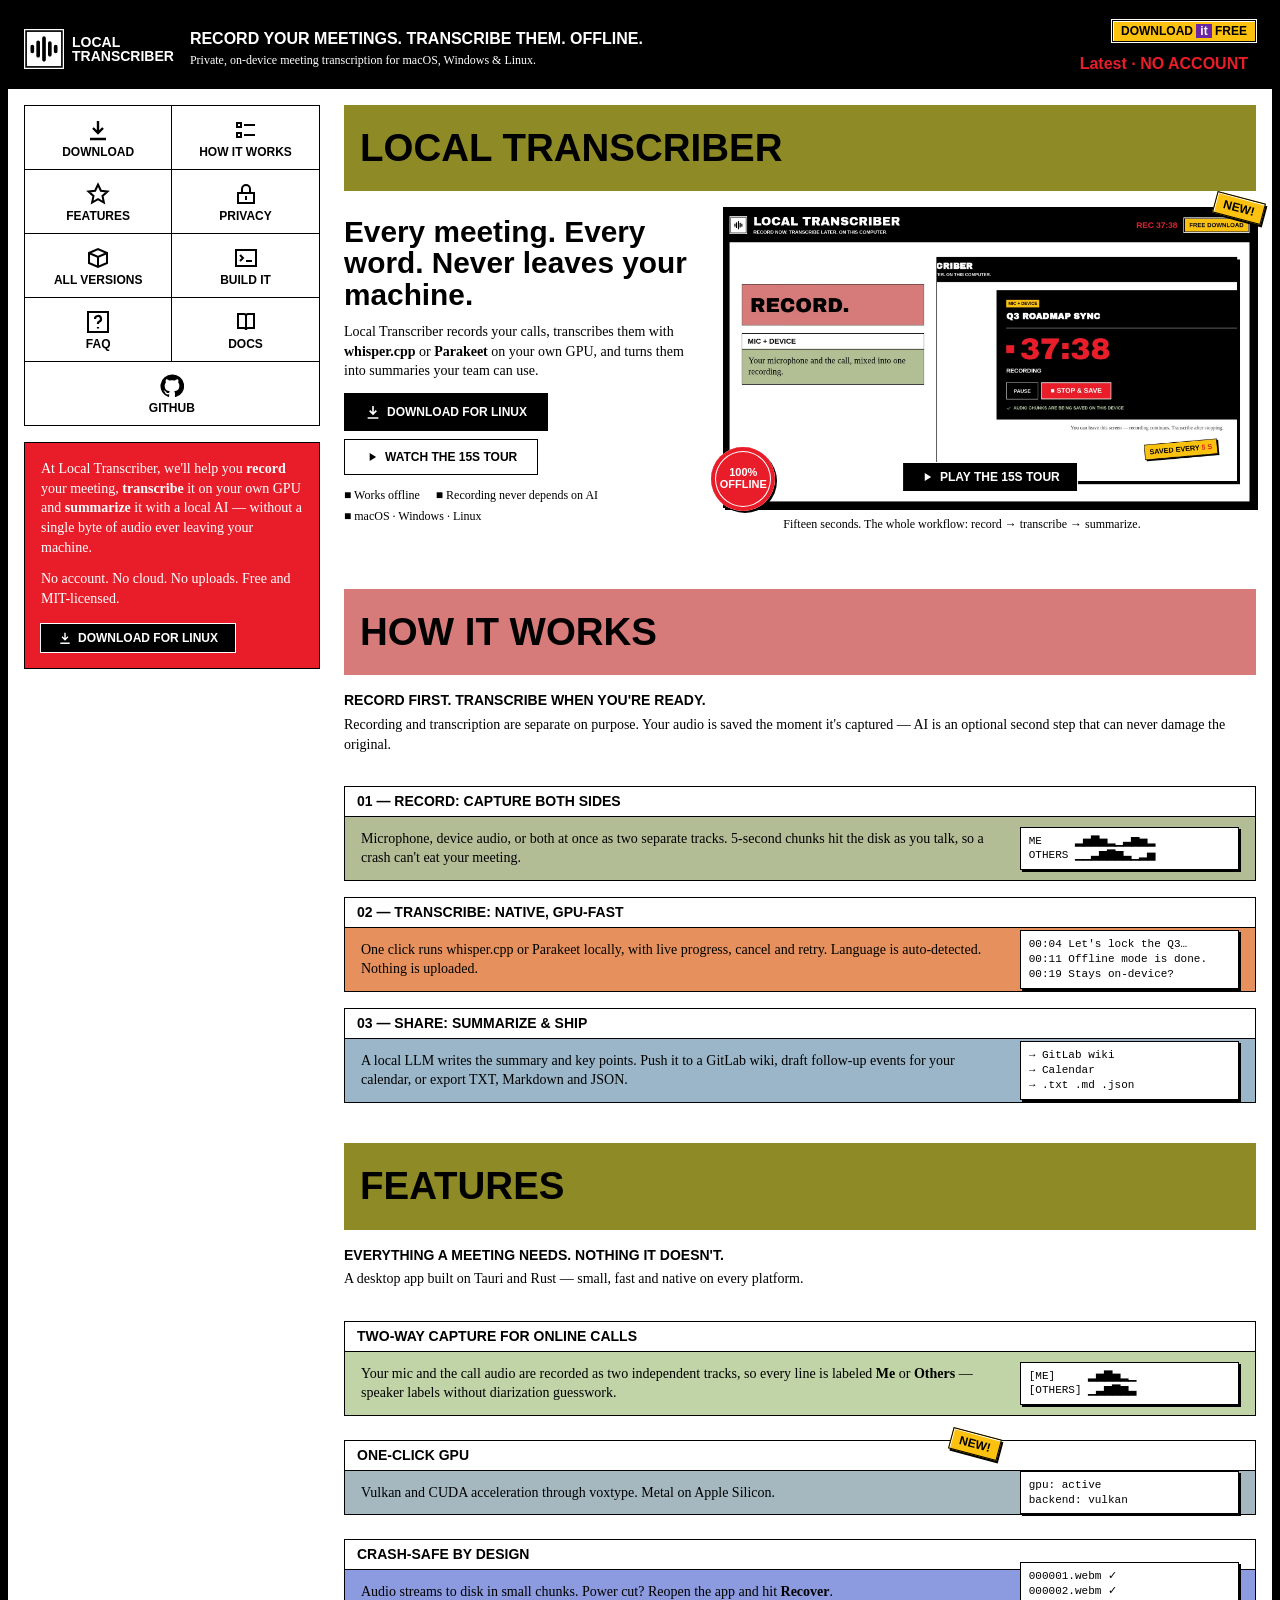
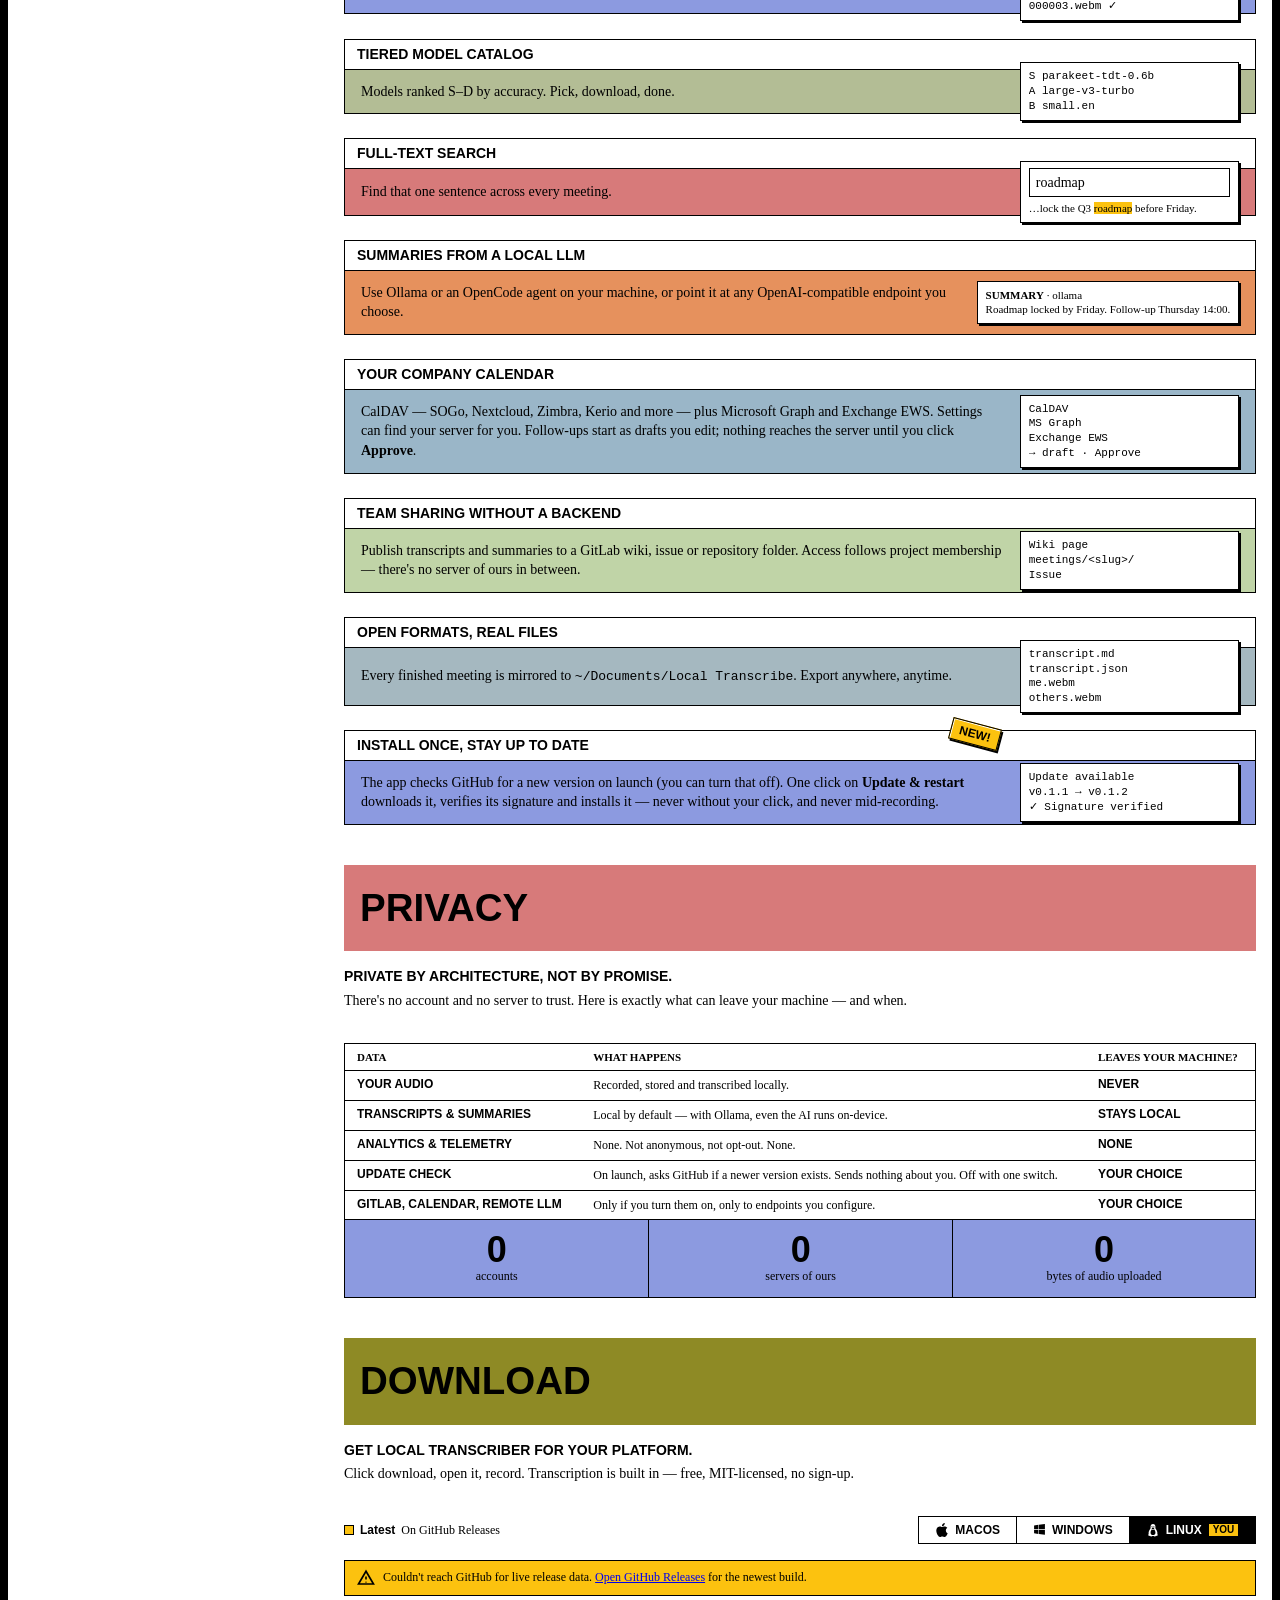
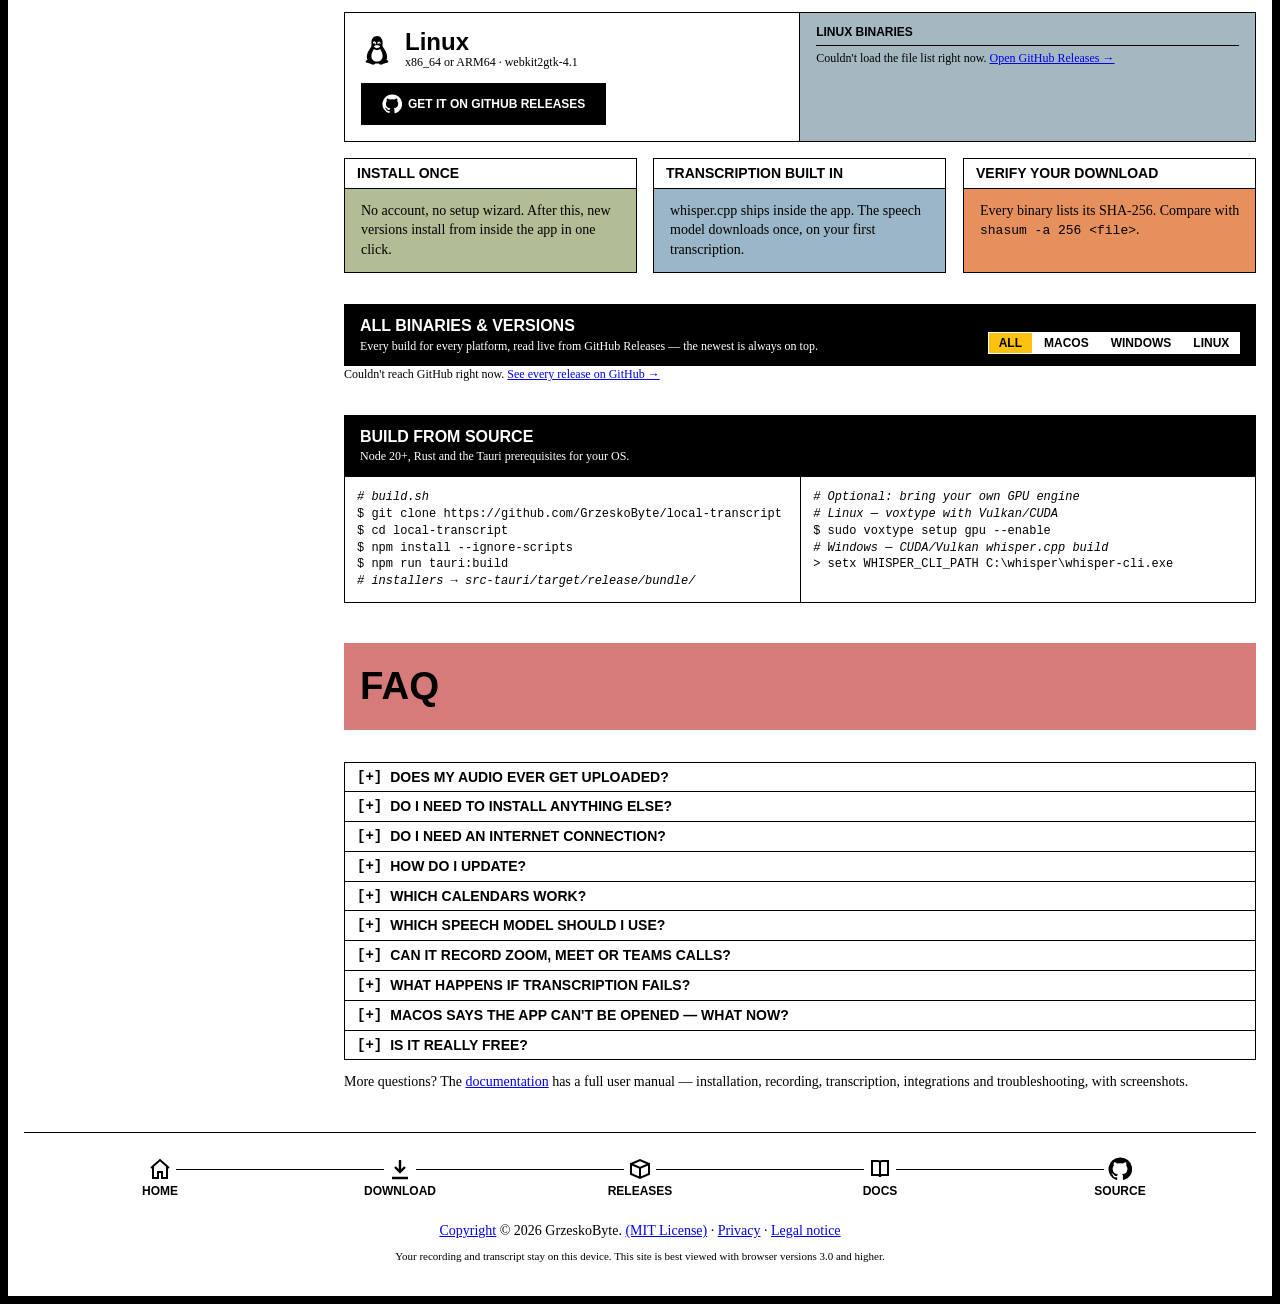
==== commit 8829ed0b: "Match logo and link preview to the current design; link the docs wiki - logo.svg: flat white tile wi" ====
--- a/index.html
+++ b/index.html
@@ -6,10 +6,10 @@
   <title>Local Transcriber — private, on-device meeting transcription</title>
   <meta name="description" content="Record any meeting, transcribe it with whisper.cpp or Parakeet on your own GPU, and summarize it with a local LLM. Your audio never leaves your machine. Free for macOS, Windows and Linux.">
   <meta name="theme-color" content="#000000">
-  <link rel="icon" href="assets/logo.svg" type="image/svg+xml">
+  <link rel="icon" href="assets/logo.svg?v=2" type="image/svg+xml">
   <meta property="og:title" content="Local Transcriber — every meeting, every word, on your device">
   <meta property="og:description" content="Private desktop meeting recorder with native GPU transcription and local AI summaries. macOS · Windows · Linux.">
-  <meta property="og:image" content="assets/og-image.jpg">
+  <meta property="og:image" content="assets/og-image.jpg?v=2">
   <meta property="og:type" content="website">
   <meta name="twitter:card" content="summary_large_image">
   <link rel="stylesheet" href="styles.css">
@@ -33,6 +33,7 @@
   <symbol id="i-home" viewBox="0 0 24 24"><path d="M3 11 12 3l9 8M5 9.5V21h5v-6h4v6h5V9.5" fill="none" stroke="currentColor" stroke-width="2"/></symbol>
   <symbol id="i-steps" viewBox="0 0 24 24"><path d="M3 5h4v4H3zM10 7h11M3 15h4v4H3zM10 17h11" fill="none" stroke="currentColor" stroke-width="2"/></symbol>
   <symbol id="i-term" viewBox="0 0 24 24"><rect x="2" y="4" width="20" height="16" fill="none" stroke="currentColor" stroke-width="2"/><path d="m6 9 3 3-3 3M12 15h6" fill="none" stroke="currentColor" stroke-width="2"/></symbol>
+  <symbol id="i-book" viewBox="0 0 24 24"><path d="M4 4h6a2 2 0 0 1 2 2v14a2 2 0 0 0-2-2H4zM20 4h-6a2 2 0 0 0-2 2v14a2 2 0 0 1 2-2h6z" fill="none" stroke="currentColor" stroke-width="2" stroke-linejoin="miter"/></symbol>
   <symbol id="i-box" viewBox="0 0 24 24"><path d="M3 7 12 3l9 4v10l-9 4-9-4zM3 7l9 4 9-4M12 11v10" fill="none" stroke="currentColor" stroke-width="2" stroke-linejoin="miter"/></symbol>
 </svg>
 
@@ -42,7 +43,7 @@
 
 <!-- ============ TOP BANNER ============ -->
 <header class="top-banner">
-  <a href="#top" class="logo"><img src="assets/logo.svg" alt="" width="40" height="40"><span>Local<br>Transcriber</span></a>
+  <a href="#top" class="logo"><img src="assets/logo.svg?v=2" alt="" width="40" height="40"><span>Local<br>Transcriber</span></a>
   <div class="banner-copy">
     <p class="banner-head">Record your meetings. Transcribe them. Offline.</p>
     <p class="banner-sub">Private, on-device meeting transcription for macOS, Windows &amp; Linux.</p>
@@ -64,6 +65,7 @@
       <a href="#releases-all"><svg width="24" height="24"><use href="#i-box"/></svg>All versions</a>
       <a href="#build"><svg width="24" height="24"><use href="#i-term"/></svg>Build it</a>
       <a href="#faq"><svg width="24" height="24"><use href="#i-q"/></svg>FAQ</a>
+      <a href="https://github.com/GrzeskoByte/local-transcript-landing/wiki" target="_blank" rel="noopener"><svg width="24" height="24"><use href="#i-book"/></svg>Docs</a>
       <a href="https://github.com/GrzeskoByte/local-transcript" target="_blank" rel="noopener"><svg width="24" height="24"><use href="#i-gh"/></svg>GitHub</a>
     </nav>
 
@@ -348,6 +350,7 @@
     <details><summary>macOS says the app can't be opened — what now?</summary><p>Early builds may not be notarized yet. Right-click the app in Applications and choose <b>Open</b>, or run <code>xattr -dr com.apple.quarantine "/Applications/Local Transcribe.app"</code>.</p></details>
     <details><summary>Is it really free?</summary><p>Yes. Local Transcriber is open source under the MIT license. No tiers, no trial, no account.</p></details>
   </div>
+  <p class="faq-more">More questions? The <a href="https://github.com/GrzeskoByte/local-transcript-landing/wiki" target="_blank" rel="noopener">documentation</a> has a full user manual — installation, recording, transcription, integrations and troubleshooting, with screenshots.</p>
 </section>
 
   </main>
@@ -359,6 +362,7 @@
     <a href="#top"><svg width="24" height="24"><use href="#i-home"/></svg>Home</a>
     <a href="#download"><svg width="24" height="24"><use href="#i-dl"/></svg>Download</a>
     <a href="https://github.com/GrzeskoByte/local-transcript/releases" target="_blank" rel="noopener"><svg width="24" height="24"><use href="#i-box"/></svg>Releases</a>
+    <a href="https://github.com/GrzeskoByte/local-transcript-landing/wiki" target="_blank" rel="noopener"><svg width="24" height="24"><use href="#i-book"/></svg>Docs</a>
     <a href="https://github.com/GrzeskoByte/local-transcript" target="_blank" rel="noopener"><svg width="24" height="24"><use href="#i-gh"/></svg>Source</a>
   </nav>
   <p class="legal"><a href="https://github.com/GrzeskoByte/local-transcript/blob/main/LICENSE" target="_blank" rel="noopener">Copyright</a> © 2026 GrzeskoByte. <a href="https://github.com/GrzeskoByte/local-transcript/blob/main/LICENSE" target="_blank" rel="noopener">(MIT License)</a> · <a href="/privacy">Privacy</a> · <a href="/legal">Legal notice</a></p>
--- a/styles.css
+++ b/styles.css
@@ -119,6 +119,7 @@
 }
 .icon-grid a { border-right: var(--hairline); border-bottom: var(--hairline); min-height: 64px; }
 .icon-grid a[aria-current="true"] { background: var(--yellow-sticker); }
+.icon-grid a:last-child:nth-child(odd) { grid-column: span 2; }
 .icon-grid a:visited, .icon-label-nav a:visited { color: var(--ink); }
 
 .cta-block-red {
@@ -338,11 +339,12 @@
 .faq details[open] summary::before { content: "[−]"; }
 .faq details[open] summary { border-bottom: var(--hairline); }
 .faq details p { margin: 0; padding: var(--md) var(--lg); background: var(--tint-lime); }
+.faq-more { margin: var(--md) 0 0; font: 400 14px/1.4 var(--f-serif); }
 
 /* ============ footer-band ============ */
 .footer-band { margin-top: var(--section); border-top: var(--hairline); padding: var(--lg); background: var(--canvas); font: 400 12px/1.4 var(--f-serif); text-align: center; }
-.icon-label-nav { display: grid; grid-template-columns: repeat(4, 1fr); position: relative; margin-bottom: var(--lg); }
-.icon-label-nav::before { content: ""; position: absolute; left: 12.5%; right: 12.5%; top: 20px; border-top: var(--hairline); }
+.icon-label-nav { display: grid; grid-template-columns: repeat(5, minmax(0, 1fr)); position: relative; margin-bottom: var(--lg); }
+.icon-label-nav::before { content: ""; position: absolute; left: 10%; right: 10%; top: 20px; border-top: var(--hairline); }
 .icon-label-nav a { position: relative; }
 .icon-label-nav svg { background: var(--canvas); padding: 0 var(--xs); box-sizing: content-box; }
 .footer-band .legal { font-size: 14px; }
@@ -401,6 +403,7 @@
   .btn, .os-tab, .filter button, .icon-label-nav a { min-height: 44px; }
 }
 @media (max-width: 600px) {
+  .icon-label-nav a { font-size: 10px; padding: var(--sm) 2px; }
   .top-banner { flex-wrap: wrap; }
   .banner-copy { flex-basis: 100%; order: 2; }
   .banner-right { margin-left: auto; }
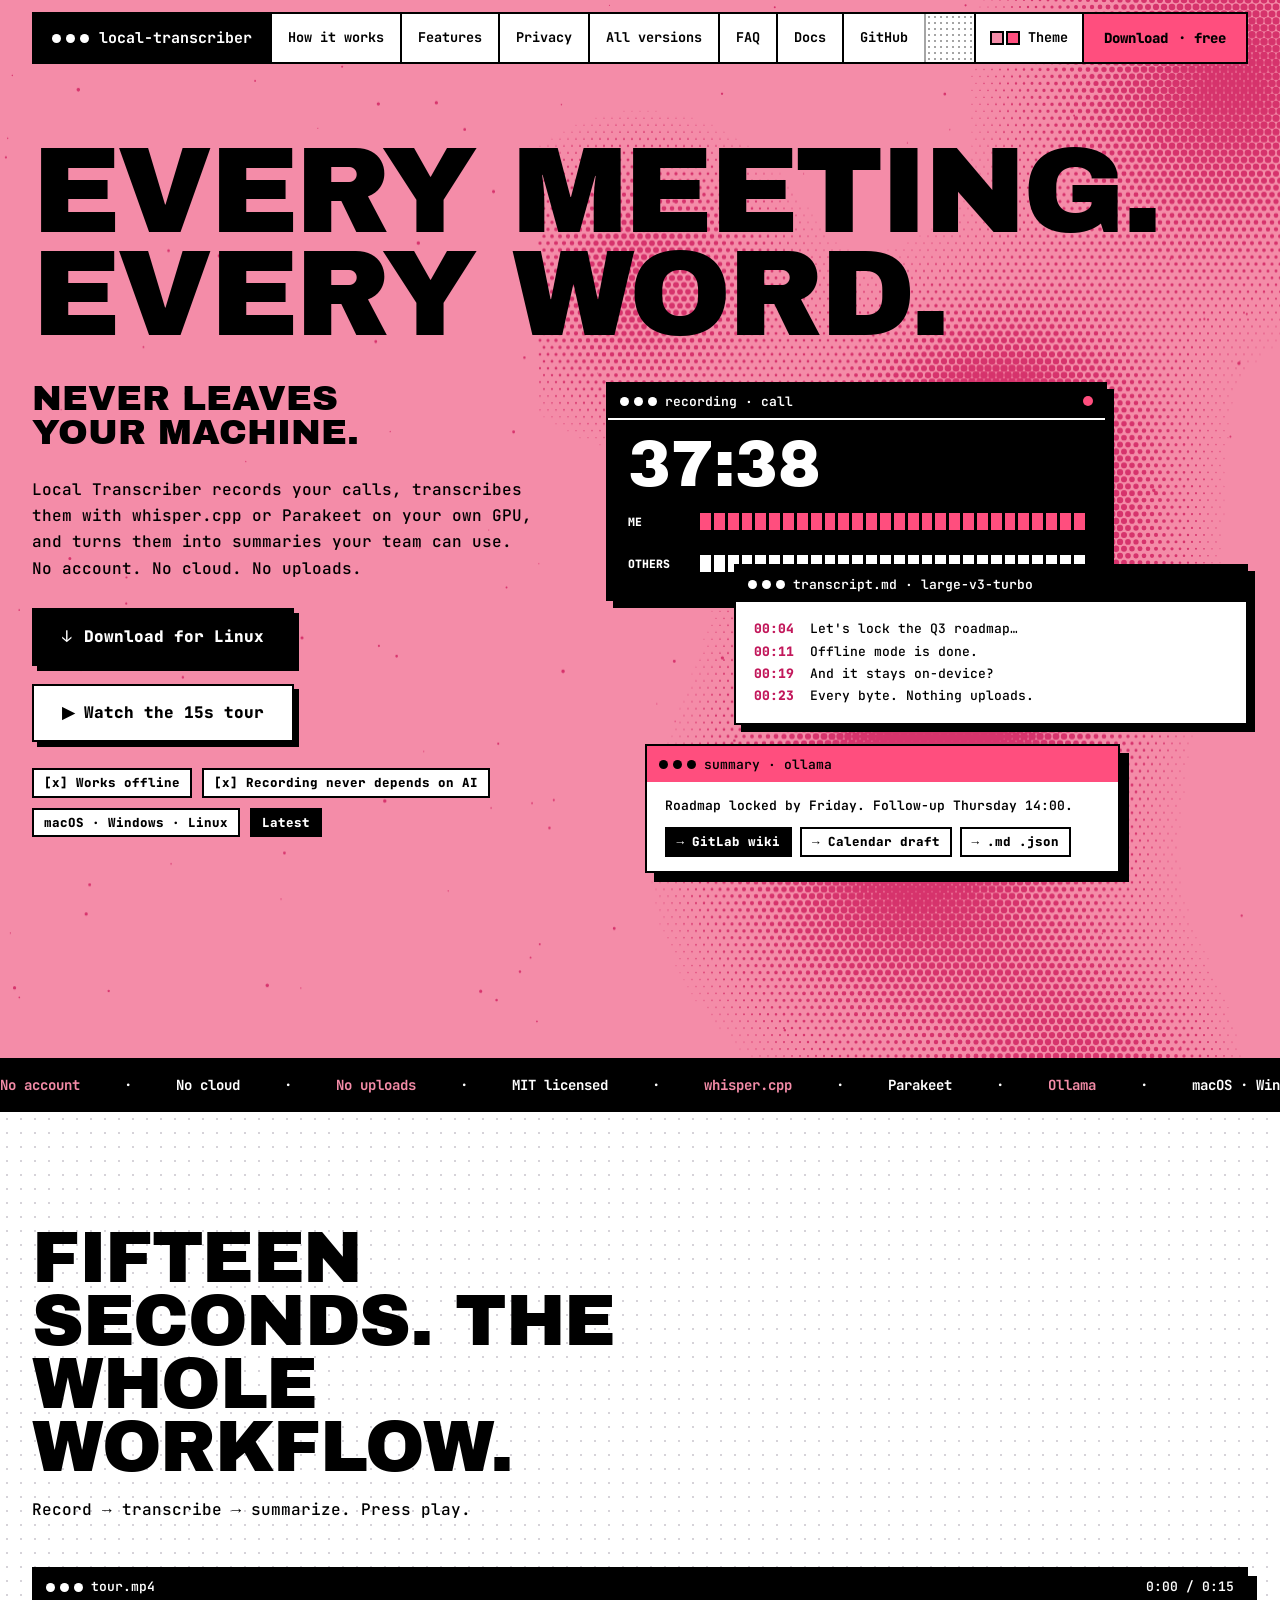
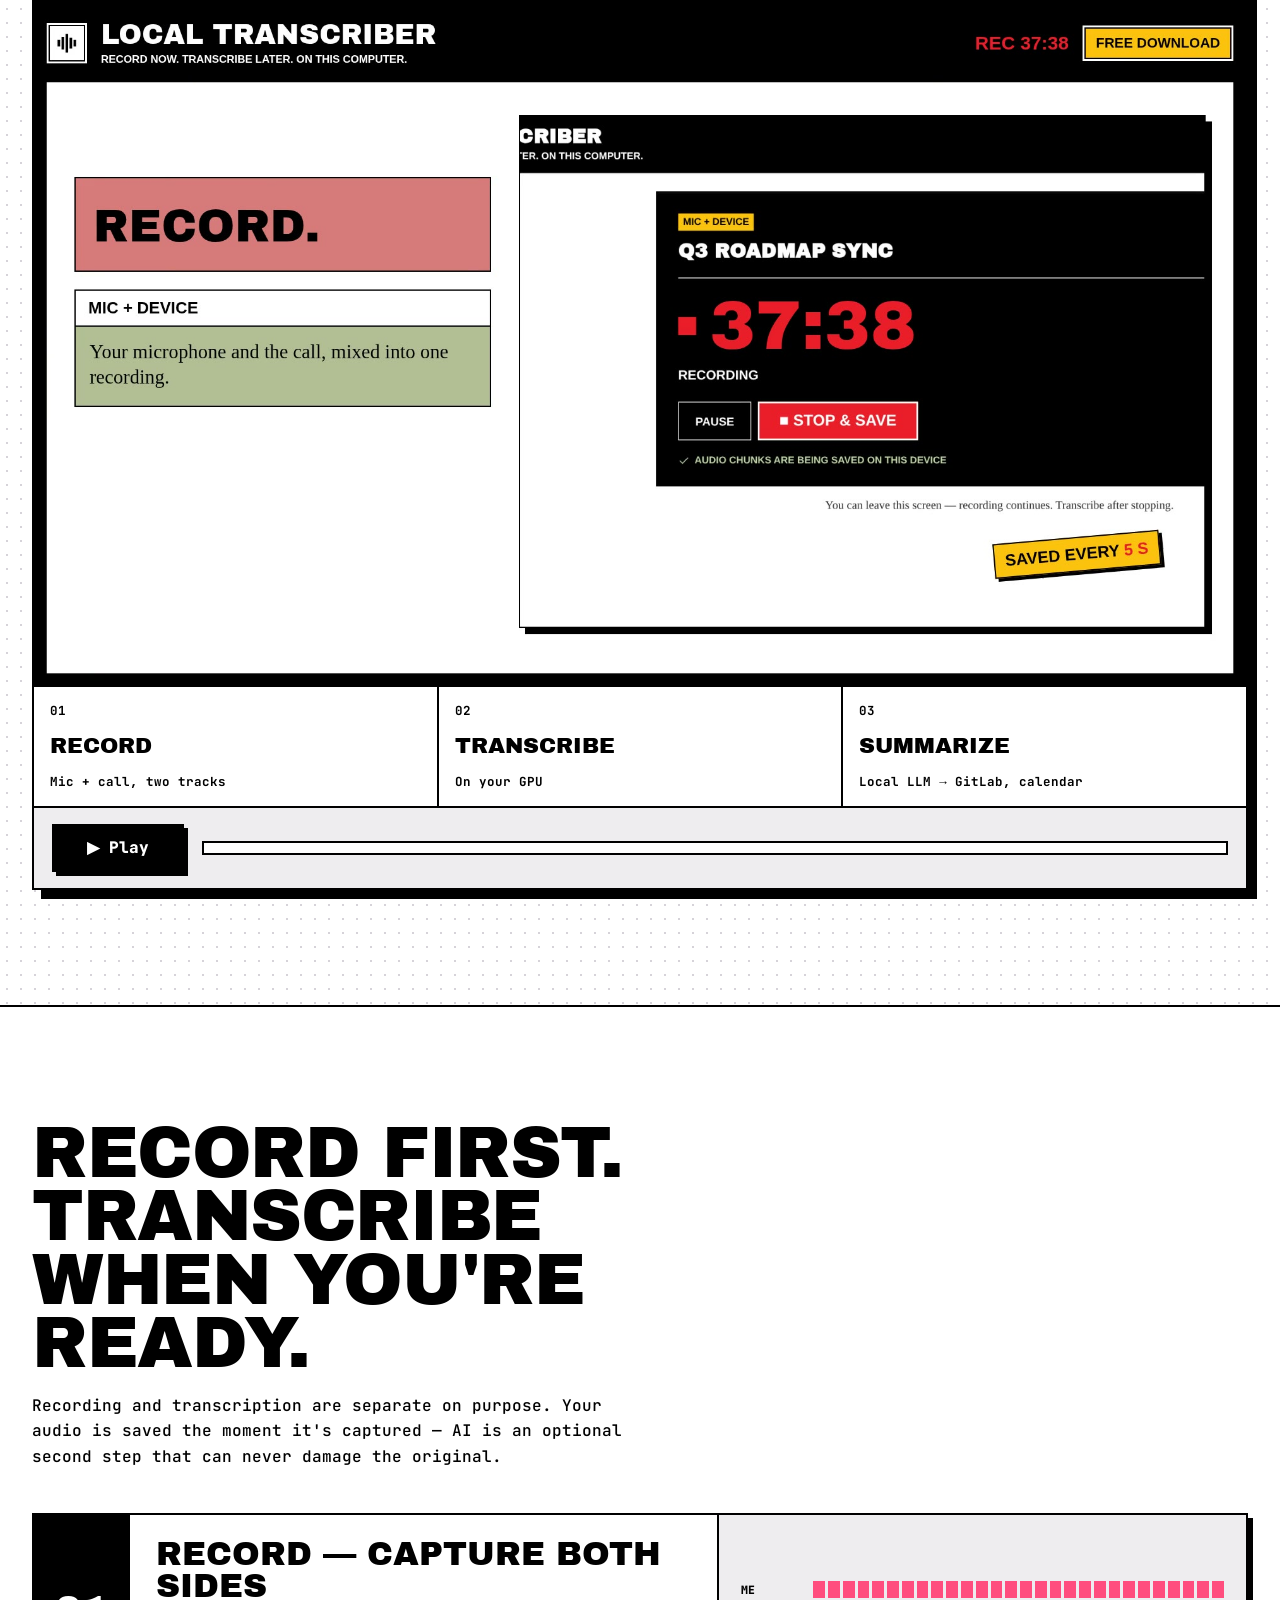
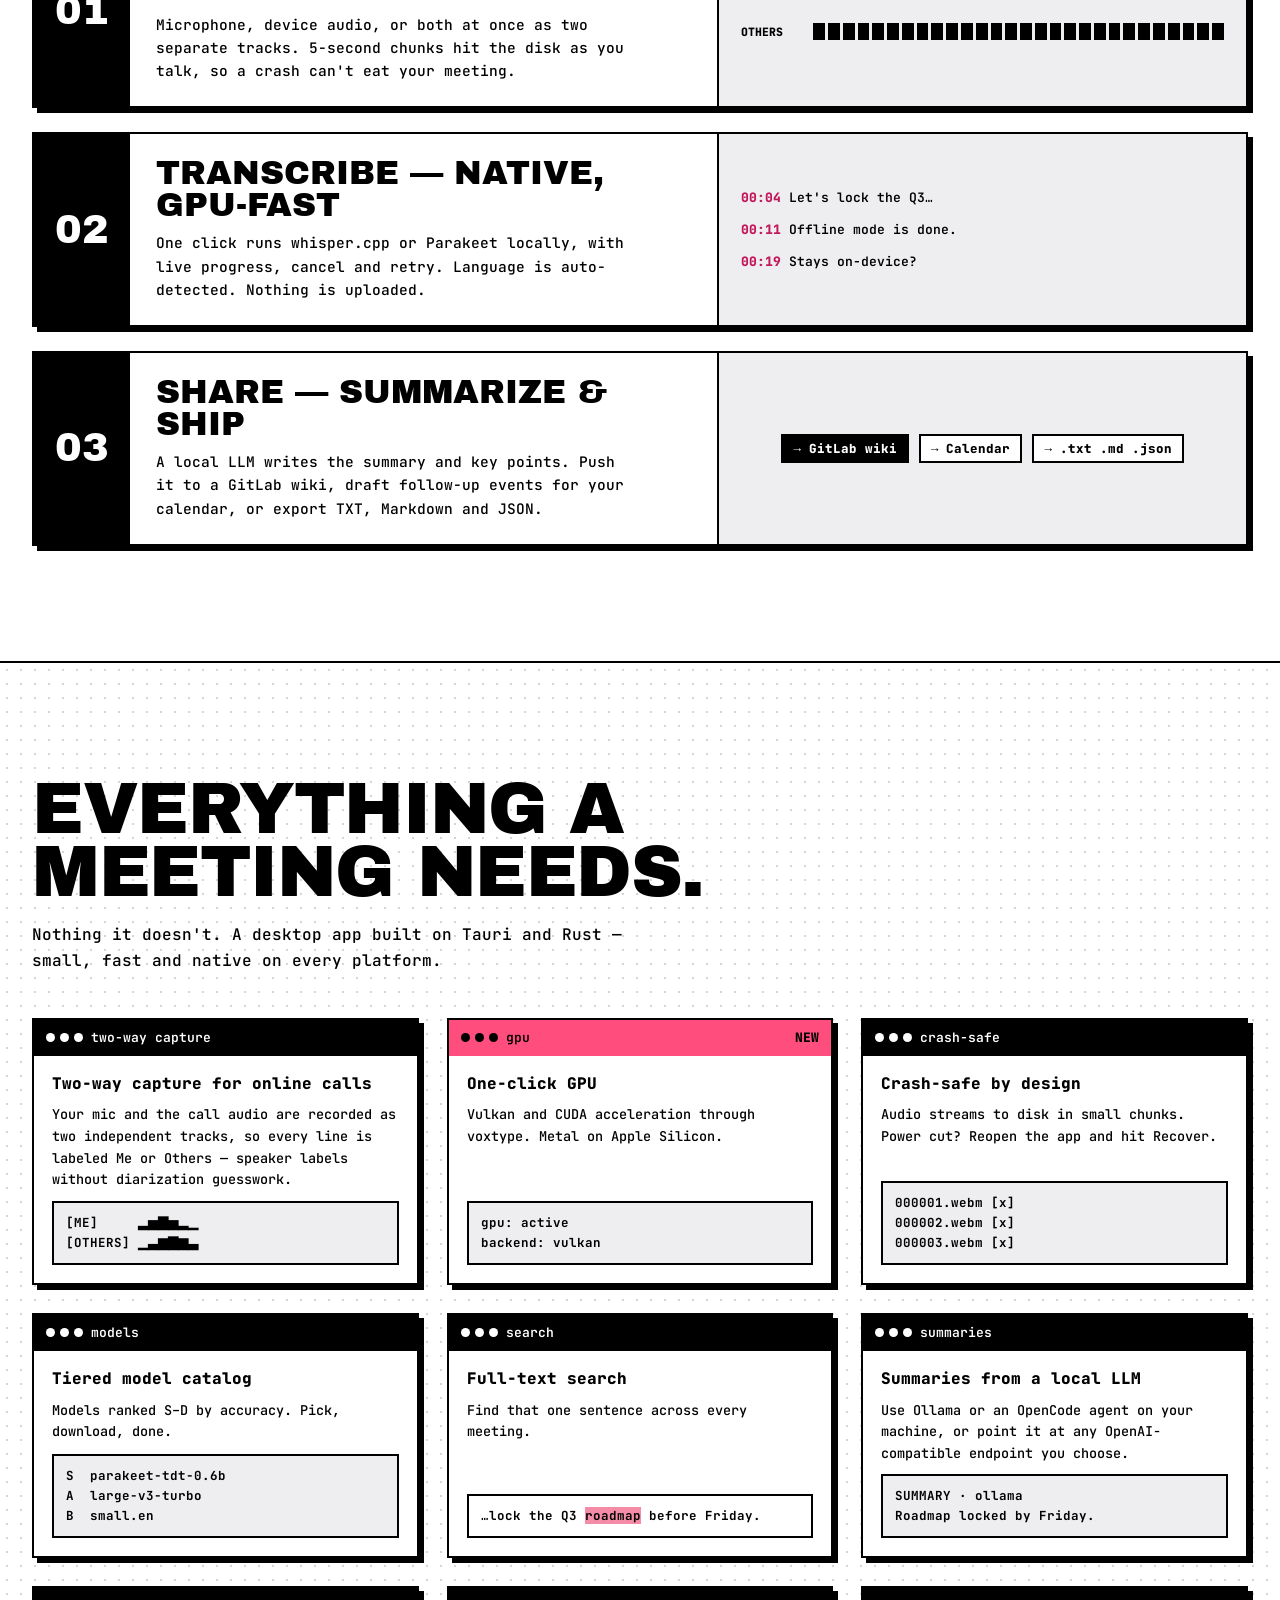
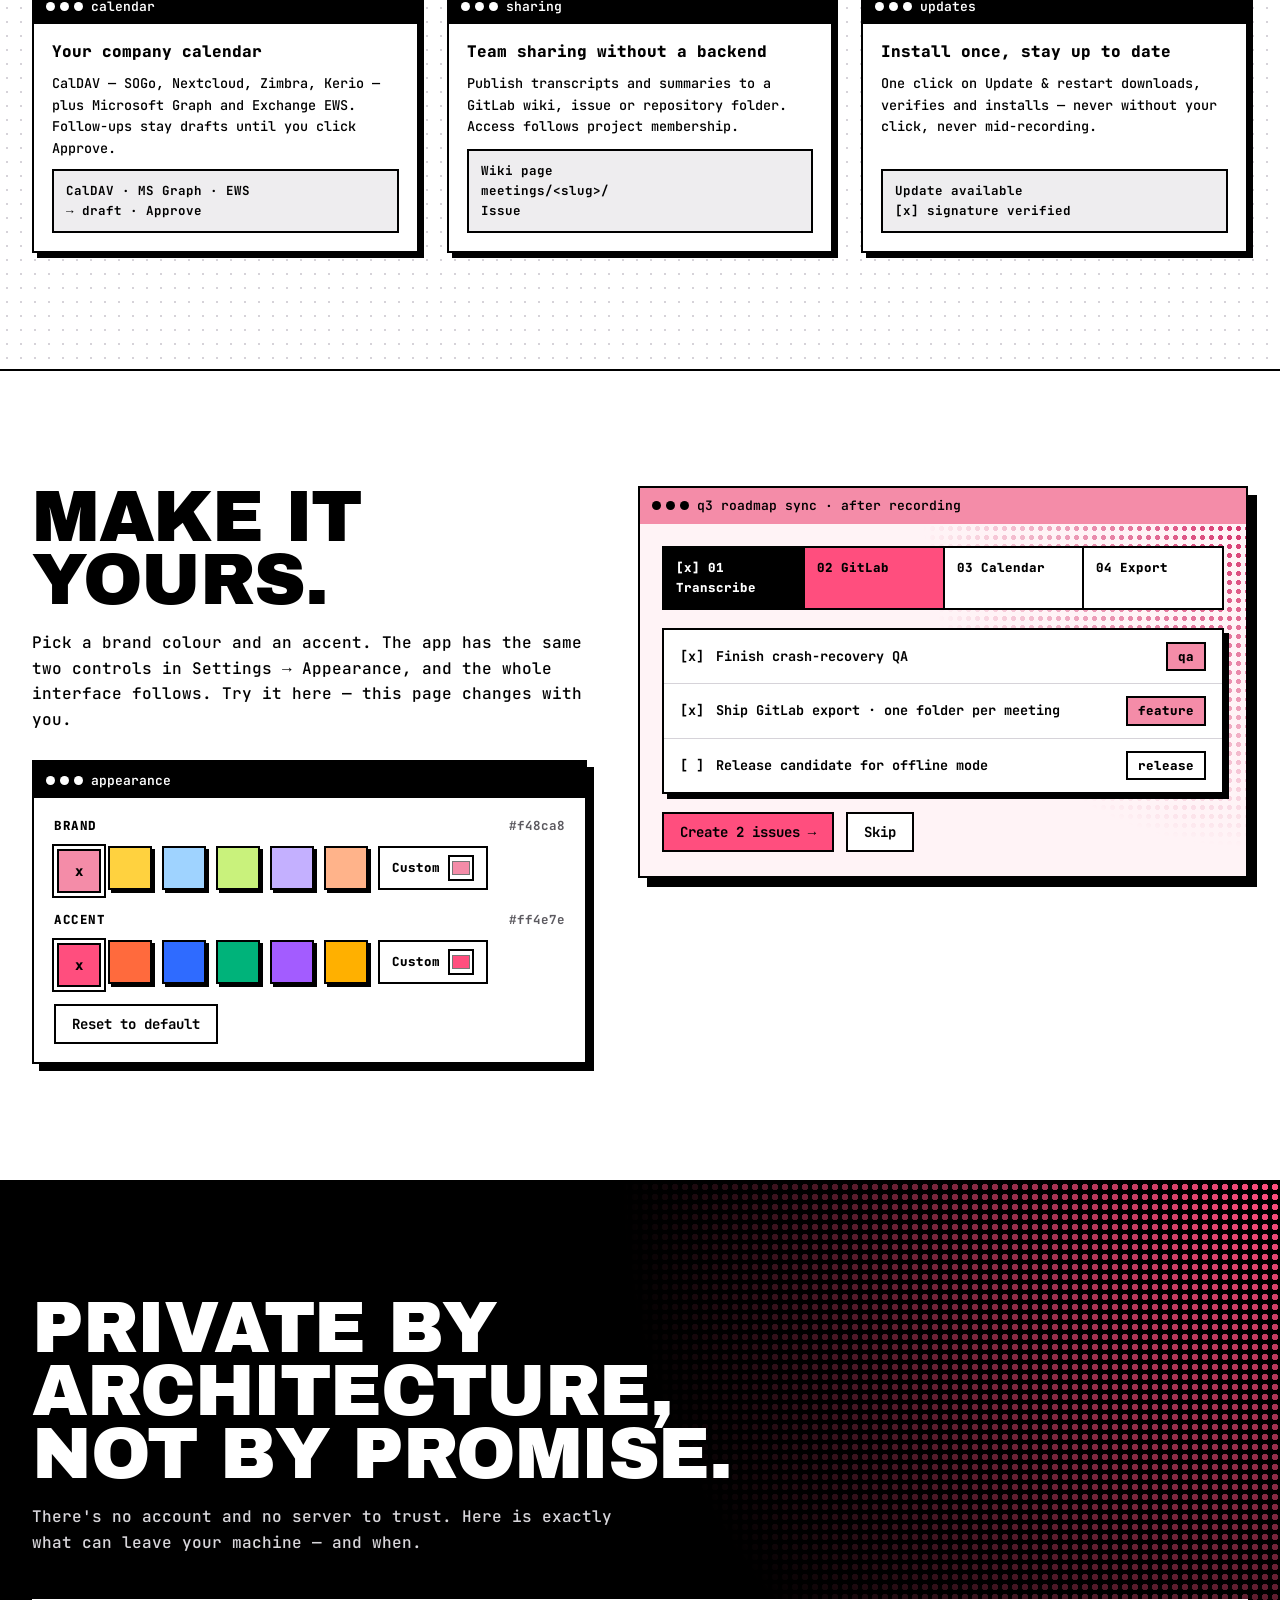
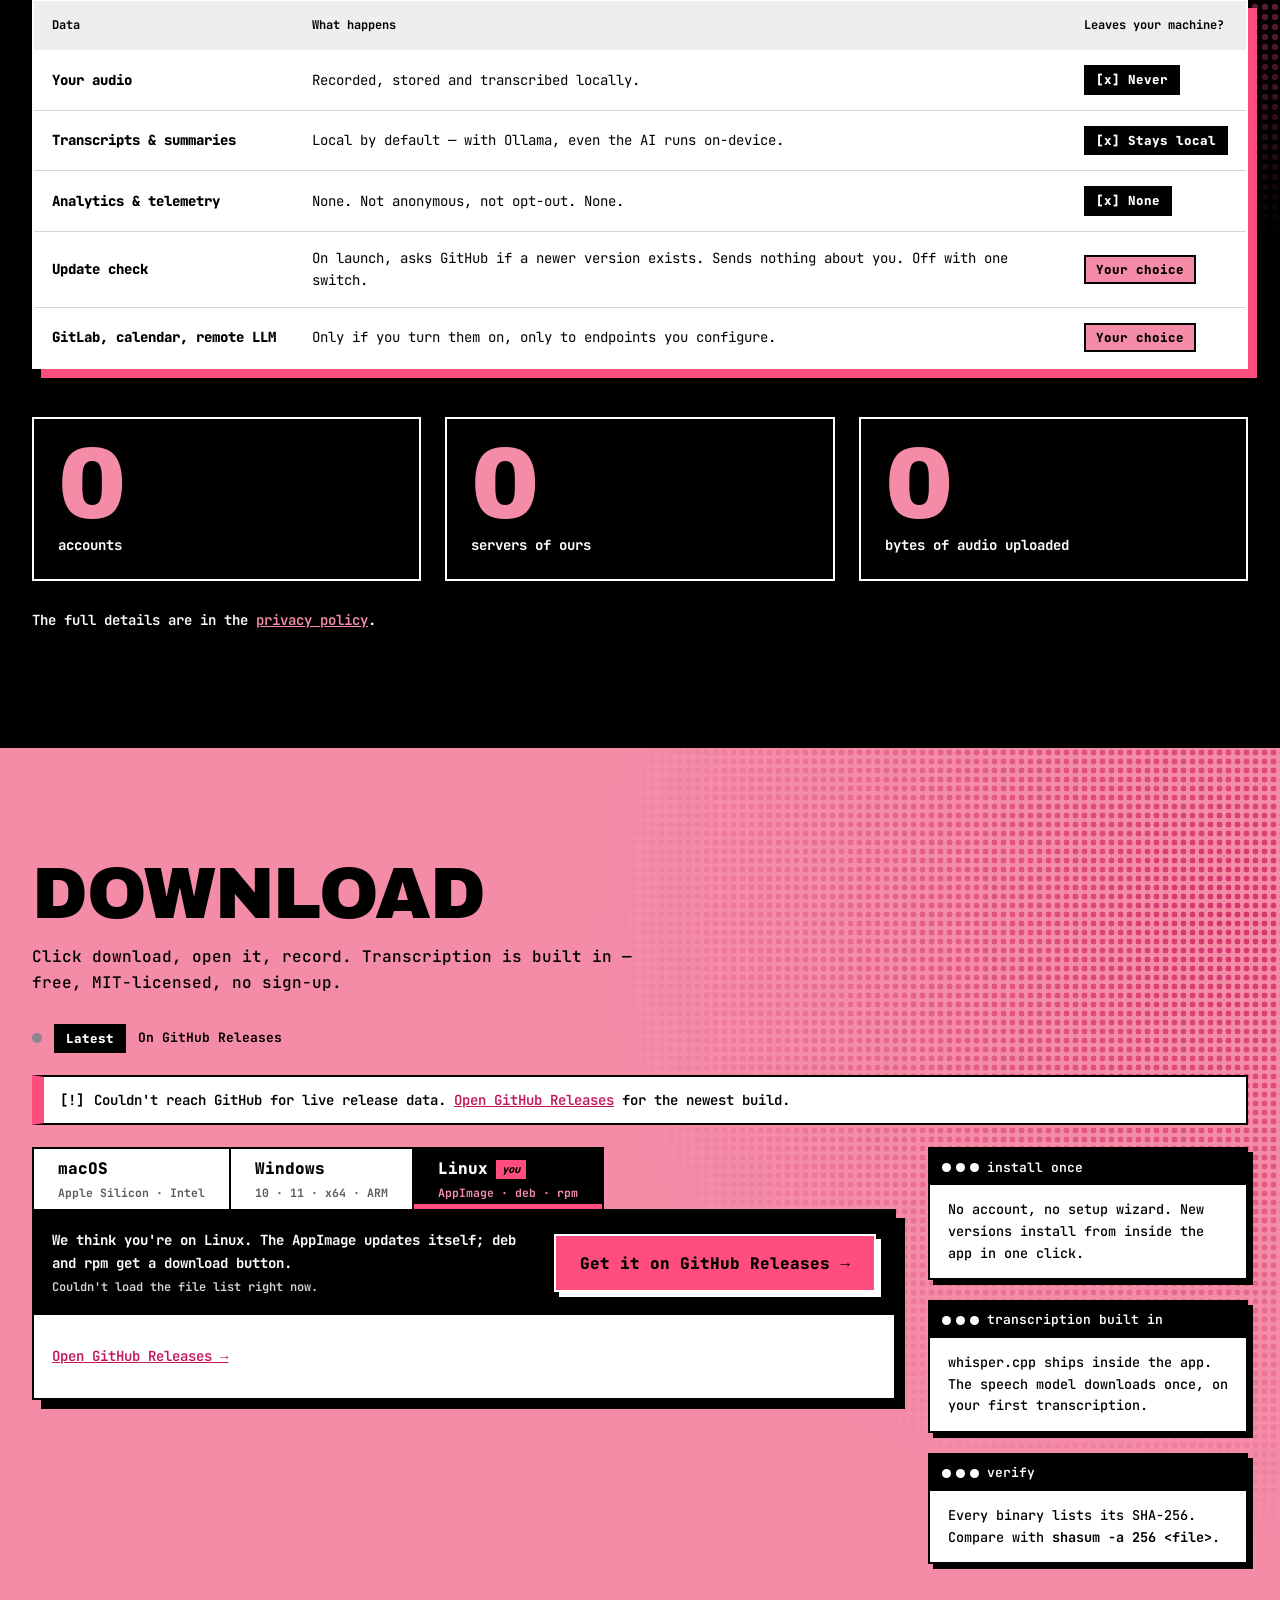
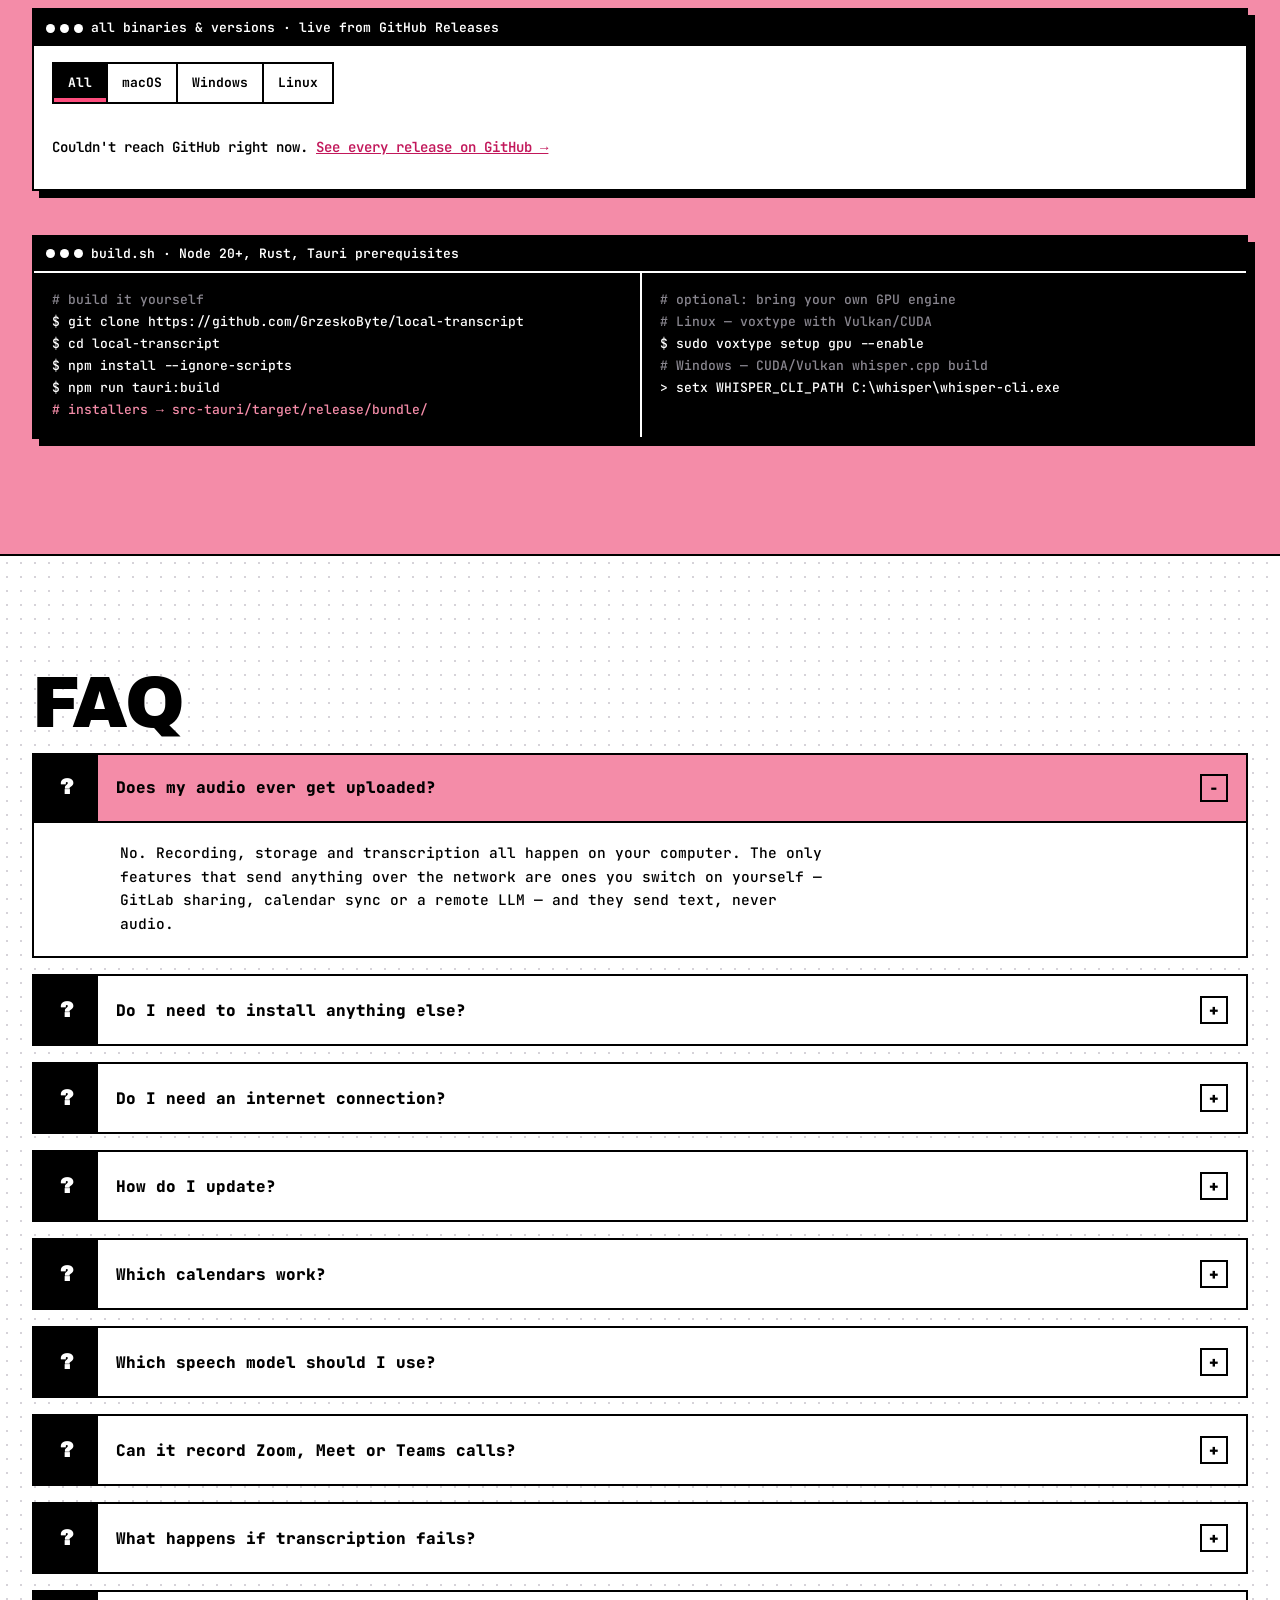
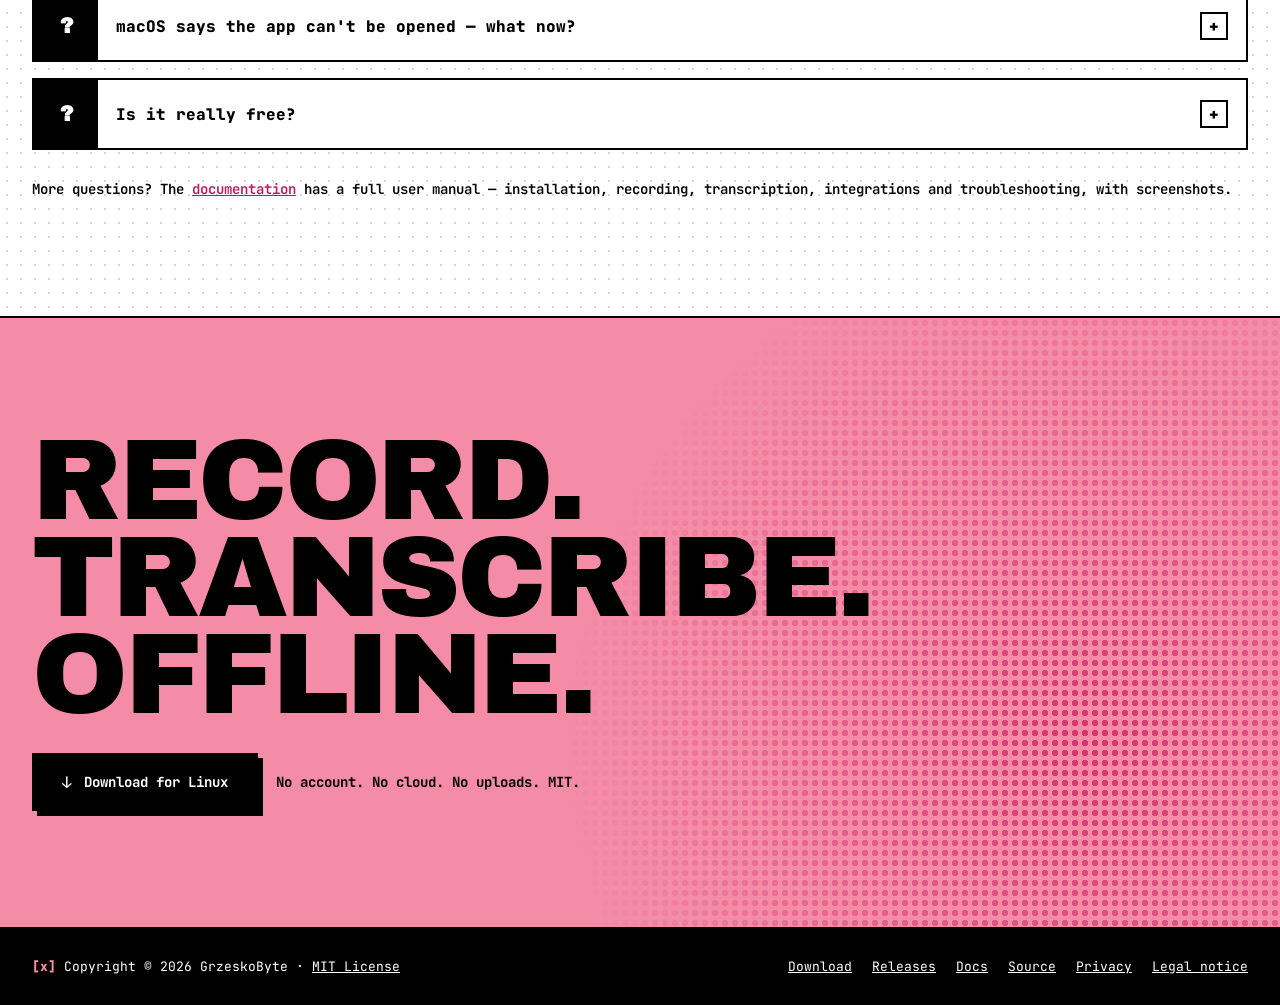
==== commit 8e43898e: "Redesign the site in the Halftone Window style Port the landing, privacy and legal pages to the Half" ====
--- a/index.html
+++ b/index.html
@@ -6,373 +6,330 @@
   <title>Local Transcriber — private, on-device meeting transcription</title>
   <meta name="description" content="Record any meeting, transcribe it with whisper.cpp or Parakeet on your own GPU, and summarize it with a local LLM. Your audio never leaves your machine. Free for macOS, Windows and Linux.">
   <meta name="theme-color" content="#000000">
-  <link rel="icon" href="assets/logo.svg?v=2" type="image/svg+xml">
+  <link rel="icon" href="assets/logo.svg?v=3" type="image/svg+xml">
+  <link rel="canonical" href="https://transcript.sierock.com/">
   <meta property="og:title" content="Local Transcriber — every meeting, every word, on your device">
   <meta property="og:description" content="Private desktop meeting recorder with native GPU transcription and local AI summaries. macOS · Windows · Linux.">
-  <meta property="og:image" content="assets/og-image.jpg?v=2">
+  <meta property="og:image" content="https://transcript.sierock.com/assets/og-image.jpg?v=3">
+  <meta property="og:url" content="https://transcript.sierock.com/">
   <meta property="og:type" content="website">
   <meta name="twitter:card" content="summary_large_image">
+  <link rel="preload" href="assets/fonts/archivo-black-latin.woff2" as="font" type="font/woff2" crossorigin>
+  <link rel="preload" href="assets/fonts/jetbrains-mono-latin.woff2" as="font" type="font/woff2" crossorigin>
   <link rel="stylesheet" href="styles.css">
 </head>
 <body>
-<svg width="0" height="0" style="position:absolute" aria-hidden="true">
-  <symbol id="i-apple" viewBox="0 0 24 24"><path fill="currentColor" d="M12.152 6.896c-.948 0-2.415-1.078-3.96-1.04-2.04.027-3.91 1.183-4.961 3.014-2.117 3.675-.546 9.103 1.519 12.09 1.013 1.454 2.208 3.09 3.792 3.039 1.52-.065 2.09-.987 3.935-.987 1.831 0 2.35.987 3.96.948 1.637-.026 2.676-1.48 3.676-2.948 1.156-1.688 1.636-3.325 1.662-3.415-.039-.013-3.182-1.221-3.22-4.857-.026-3.04 2.48-4.494 2.597-4.559-1.429-2.09-3.623-2.324-4.39-2.376-2-.156-3.675 1.09-4.61 1.09zM15.53 3.83c.843-1.012 1.4-2.427 1.245-3.83-1.207.052-2.662.805-3.532 1.818-.78.896-1.454 2.338-1.273 3.714 1.338.104 2.715-.688 3.559-1.701"/></symbol>
-  <symbol id="i-windows" viewBox="0 0 24 24"><path fill="currentColor" d="M2 4.5 10 3.4v7.8H2zm9-1.2L22 1.8v9.4H11zM2 12.4h8v7.8l-8-1.1zm9 0h11v9.4l-11-1.5z"/></symbol>
-  <symbol id="i-linux" viewBox="0 0 24 24"><path fill="currentColor" d="M12 1.5c-2.6 0-4.2 2.2-4.2 5 0 1.3.3 2.2-.4 3.5-.9 1.6-3 4.1-3 7.3 0 .8.2 1.5.5 2.1-.6.3-1.4.6-1.4 1.3 0 .9 1.5 1 3 1.4 1.1.3 1.7.9 2.6.9.8 0 1.3-.6 1.8-.8.6-.1 1.6-.1 2.2 0 .5.2 1 .8 1.8.8.9 0 1.5-.6 2.6-.9 1.5-.4 3-.5 3-1.4 0-.7-.8-1-1.4-1.3.3-.6.5-1.3.5-2.1 0-3.2-2.1-5.7-3-7.3-.7-1.3-.4-2.2-.4-3.5 0-2.8-1.6-5-4.2-5zm-1.6 4.2c.5 0 .8.6.8 1.3 0 .3-.1.6-.2.8l-.9-.3c.1-.1.1-.3.1-.5 0-.3-.1-.5-.3-.5-.2 0-.3.2-.3.5v.2l-.6-.3v-.2c0-.7.5-1.3 1-1.3zm3.2 0c.6 0 1 .6 1 1.3v.4l-.6.2V7.1c0-.4-.2-.6-.4-.6s-.4.2-.4.6v.3l-.8.3c-.1-.2-.1-.4-.1-.7 0-.7.6-1.3 1.3-1.3zM12 8.3c.9 0 2.3.6 2.3 1 0 .3-1.4 1.3-2.3 1.3s-2.3-1-2.3-1.3c0-.4 1.4-1 2.3-1zm-2.3 3c.7.4 1.5.8 2.3.8.8 0 1.6-.4 2.3-.8.9 1.5 1.9 3.3 1.9 5.2 0 2.7-1.9 4.2-4.2 4.2s-4.2-1.5-4.2-4.2c0-1.9 1-3.7 1.9-5.2z"/></symbol>
-  <symbol id="i-copy" viewBox="0 0 24 24"><rect x="9" y="9" width="12" height="12" fill="none" stroke="currentColor" stroke-width="2"/><path d="M5 15V3h12" fill="none" stroke="currentColor" stroke-width="2"/></symbol>
-  <symbol id="i-check" viewBox="0 0 24 24"><path d="M20 6 9 17l-5-5" fill="none" stroke="currentColor" stroke-width="3"/></symbol>
-  <symbol id="i-dl" viewBox="0 0 24 24"><path d="M12 3v12M7 10l5 5 5-5M4 21h16" fill="none" stroke="currentColor" stroke-width="2.4"/></symbol>
-  <symbol id="i-gh" viewBox="0 0 24 24"><path fill="currentColor" d="M12 .5a11.5 11.5 0 0 0-3.64 22.42c.58.1.79-.25.79-.56v-2c-3.2.7-3.88-1.37-3.88-1.37-.52-1.33-1.28-1.69-1.28-1.69-1.05-.71.08-.7.08-.7 1.16.08 1.77 1.19 1.77 1.19 1.03 1.77 2.7 1.26 3.36.96.1-.75.4-1.26.73-1.55-2.55-.29-5.24-1.28-5.24-5.68 0-1.26.45-2.28 1.19-3.09-.12-.29-.52-1.46.11-3.05 0 0 .97-.31 3.17 1.18a11 11 0 0 1 5.77 0c2.2-1.49 3.17-1.18 3.17-1.18.63 1.59.23 2.76.11 3.05.74.81 1.19 1.83 1.19 3.09 0 4.41-2.69 5.38-5.25 5.67.41.36.78 1.06.78 2.14v3.17c0 .31.21.67.8.56A11.5 11.5 0 0 0 12 .5z"/></symbol>
-  <symbol id="i-warn" viewBox="0 0 24 24"><path d="M12 3 2 20h20L12 3zM12 10v4M12 17v1" fill="none" stroke="currentColor" stroke-width="2.2"/></symbol>
-  <symbol id="i-lock" viewBox="0 0 24 24"><rect x="4" y="11" width="16" height="10" fill="none" stroke="currentColor" stroke-width="2"/><path d="M8 11V7a4 4 0 0 1 8 0v4" fill="none" stroke="currentColor" stroke-width="2"/><rect x="11" y="14" width="2" height="4" fill="currentColor"/></symbol>
-  <symbol id="i-wave" viewBox="0 0 24 24"><path d="M4 10v4M8 7v10M12 4v16M16 8v8M20 10v4" fill="none" stroke="currentColor" stroke-width="2.4"/></symbol>
-  <symbol id="i-play" viewBox="0 0 24 24"><path d="M8 5v14l11-7z" fill="currentColor"/></symbol>
-  <symbol id="i-gear" viewBox="0 0 24 24"><circle cx="12" cy="12" r="3.5" fill="none" stroke="currentColor" stroke-width="2"/><path d="M12 2v4M12 18v4M2 12h4M18 12h4M4.9 4.9l2.8 2.8M16.3 16.3l2.8 2.8M4.9 19.1l2.8-2.8M16.3 7.7l2.8-2.8" stroke="currentColor" stroke-width="2"/></symbol>
-  <symbol id="i-star" viewBox="0 0 24 24"><path d="M12 2.5l2.9 6.2 6.6.7-5 4.5 1.4 6.6L12 17.2l-5.9 3.3 1.4-6.6-5-4.5 6.6-.7z" fill="none" stroke="currentColor" stroke-width="2" stroke-linejoin="miter"/></symbol>
-  <symbol id="i-q" viewBox="0 0 24 24"><rect x="2" y="2" width="20" height="20" fill="none" stroke="currentColor" stroke-width="2"/><path d="M9 9a3 3 0 1 1 4 2.8c-.7.3-1 .8-1 1.5V14M12 17v1.5" fill="none" stroke="currentColor" stroke-width="2.2"/></symbol>
-  <symbol id="i-home" viewBox="0 0 24 24"><path d="M3 11 12 3l9 8M5 9.5V21h5v-6h4v6h5V9.5" fill="none" stroke="currentColor" stroke-width="2"/></symbol>
-  <symbol id="i-steps" viewBox="0 0 24 24"><path d="M3 5h4v4H3zM10 7h11M3 15h4v4H3zM10 17h11" fill="none" stroke="currentColor" stroke-width="2"/></symbol>
-  <symbol id="i-term" viewBox="0 0 24 24"><rect x="2" y="4" width="20" height="16" fill="none" stroke="currentColor" stroke-width="2"/><path d="m6 9 3 3-3 3M12 15h6" fill="none" stroke="currentColor" stroke-width="2"/></symbol>
-  <symbol id="i-book" viewBox="0 0 24 24"><path d="M4 4h6a2 2 0 0 1 2 2v14a2 2 0 0 0-2-2H4zM20 4h-6a2 2 0 0 0-2 2v14a2 2 0 0 1 2-2h6z" fill="none" stroke="currentColor" stroke-width="2" stroke-linejoin="miter"/></symbol>
-  <symbol id="i-box" viewBox="0 0 24 24"><path d="M3 7 12 3l9 4v10l-9 4-9-4zM3 7l9 4 9-4M12 11v10" fill="none" stroke="currentColor" stroke-width="2" stroke-linejoin="miter"/></symbol>
-</svg>
-
-<!-- page-frame: the literal black border around the viewport -->
-<div class="page-frame">
-<div class="page" id="top">
-
-<!-- ============ TOP BANNER ============ -->
-<header class="top-banner">
-  <a href="#top" class="logo"><img src="assets/logo.svg?v=2" alt="" width="40" height="40"><span>Local<br>Transcriber</span></a>
-  <div class="banner-copy">
-    <p class="banner-head">Record your meetings. Transcribe them. Offline.</p>
-    <p class="banner-sub">Private, on-device meeting transcription for macOS, Windows &amp; Linux.</p>
-  </div>
-  <div class="banner-right">
-    <a class="buy-sticker" href="#download">Download <span class="stripe">it</span> FREE</a>
-    <a class="phone-callout" href="#download"><span id="heroVer">Latest</span> · NO ACCOUNT</a>
-  </div>
+<a class="skip" href="#main">Skip to content</a>
+
+<!-- ============ NAV ============ -->
+<header class="nav">
+  <nav class="navwin" aria-label="Main">
+    <a class="brand" href="#top"><span class="dots" aria-hidden="true"><i></i><i></i><i></i></span>local-transcriber</a>
+    <span class="navlinks">
+      <a class="nl" href="#how">How it works</a>
+      <a class="nl" href="#features">Features</a>
+      <a class="nl" href="#privacy">Privacy</a>
+      <a class="nl x" href="#releases-all">All versions</a>
+      <a class="nl" href="#faq">FAQ</a>
+      <a class="nl" href="https://github.com/GrzeskoByte/local-transcript-landing/wiki" target="_blank" rel="noopener">Docs</a>
+      <a class="nl x" href="https://github.com/GrzeskoByte/local-transcript" target="_blank" rel="noopener">GitHub</a>
+    </span>
+    <span class="topbar-fill" aria-hidden="true"></span>
+    <button class="thbtn" id="themeBtn" aria-expanded="false" aria-controls="themePop" aria-label="Theme colours"><i style="background: var(--pink)"></i><i style="background: var(--hot)"></i><span class="lbl">Theme</span></button>
+    <a class="ncta" href="#download">Download<span class="lbl"> · free</span></a>
+  </nav>
+  <section class="win thpop" id="themePop" role="dialog" aria-label="Theme colours" hidden>
+    <div class="bar"><span class="dots" aria-hidden="true"><i></i><i></i><i></i></span><span class="t">theme · this visit only</span><button class="thx" data-theme-close aria-label="Close theme picker">×</button></div>
+    <div class="picker" data-picker>
+      <div><p class="thlbl"><span>Brand</span><code data-cur="brand">#f48ca8</code></p><div class="sw" role="group" aria-label="Brand colour" data-swatches="brand"></div></div>
+      <div><p class="thlbl"><span>Accent</span><code data-cur="accent">#ff4e7e</code></p><div class="sw" role="group" aria-label="Accent colour" data-swatches="accent"></div></div>
+      <div class="row"><button class="btn" data-theme-reset>Reset</button><button class="btn" style="background: var(--hot)" data-theme-close>[x] Done</button></div>
+      <p class="note">Nothing is saved — the page goes back to pink when you leave. The app has the same picker in Settings → Appearance.</p>
+    </div>
+  </section>
 </header>
 
-<!-- ============ HOME: left rail (sticky on desktop) + right column with every section ============ -->
-<div class="home">
-  <aside class="rail">
-    <nav class="icon-grid" aria-label="Primary">
-      <a href="#download"><svg width="24" height="24"><use href="#i-dl"/></svg>Download</a>
-      <a href="#how"><svg width="24" height="24"><use href="#i-steps"/></svg>How it works</a>
-      <a href="#features"><svg width="24" height="24"><use href="#i-star"/></svg>Features</a>
-      <a href="#privacy"><svg width="24" height="24"><use href="#i-lock"/></svg>Privacy</a>
-      <a href="#releases-all"><svg width="24" height="24"><use href="#i-box"/></svg>All versions</a>
-      <a href="#build"><svg width="24" height="24"><use href="#i-term"/></svg>Build it</a>
-      <a href="#faq"><svg width="24" height="24"><use href="#i-q"/></svg>FAQ</a>
-      <a href="https://github.com/GrzeskoByte/local-transcript-landing/wiki" target="_blank" rel="noopener"><svg width="24" height="24"><use href="#i-book"/></svg>Docs</a>
-      <a href="https://github.com/GrzeskoByte/local-transcript" target="_blank" rel="noopener"><svg width="24" height="24"><use href="#i-gh"/></svg>GitHub</a>
-    </nav>
-
-    <div class="cta-block-red">
-      <p>At Local Transcriber, we'll help you <b>record</b> your meeting, <b>transcribe</b> it on your own GPU and <b>summarize</b> it with a local AI&nbsp;— without a single byte of audio ever leaving your machine.</p>
-      <p>No account. No cloud. No uploads. Free and MIT-licensed.</p>
-      <a class="btn btn-primary" href="#download" id="finalDl"><svg width="14" height="14"><use href="#i-dl"/></svg>Download for free</a>
-    </div>
-  </aside>
-
-  <main class="col">
-    <div class="eyebrow eyebrow-olive">Local Transcriber</div>
-
-    <div class="hero">
-    <div class="intro">
-      <h1>Every meeting. Every word. Never leaves your machine.</h1>
-      <p>Local Transcriber records your calls, transcribes them with <b>whisper.cpp</b> or <b>Parakeet</b> on your own GPU, and turns them into summaries your team can use.</p>
-      <div class="cta-row">
-        <a class="btn btn-primary btn-lg" href="#download" id="heroDl"><svg width="16" height="16"><use href="#i-dl"/></svg><span id="heroDlText">Download for free</span></a>
-        <a class="btn btn-secondary btn-lg" href="#reel"><svg width="14" height="14"><use href="#i-play"/></svg>Watch the 15s tour</a>
-      </div>
-      <ul class="checks">
-        <li>Works offline</li><li>Recording never depends on AI</li><li>macOS · Windows · Linux</li>
-      </ul>
-    </div>
-
-    <!-- product photo -->
-    <figure class="product-photo" id="reel">
-      <div class="reel-box" id="reelBox">
-        <video id="reelVideo" preload="metadata" playsinline poster="assets/showreel-poster.jpg?v=2" src="assets/showreel.mp4?v=2"></video>
-        <button class="btn btn-primary reel-play" id="reelPlay" aria-label="Play the showreel"><svg width="14" height="14"><use href="#i-play"/></svg>Play the 15s tour</button>
-      </div>
-      <figcaption>Fifteen seconds. The whole workflow: record → transcribe → summarize.</figcaption>
-      <span class="new-burst" aria-hidden="true">NEW!</span>
-      <span class="cert-seal" aria-label="100% offline"><span>100%<br>OFFLINE</span></span>
-    </figure>
-    </div>
+<main id="main">
+
+<!-- ============ HERO ============ -->
+<section id="top" class="sec pink hero" aria-label="Introduction">
+  <canvas class="htc" id="heroHt" aria-hidden="true"></canvas>
+  <div class="wrap">
+    <h1 class="mega reveal"><span>Every meeting.</span><span>Every word.</span></h1>
+    <div class="hero-row">
+      <div class="hero-copy">
+        <p class="kicker">Never leaves your machine.</p>
+        <p class="lede">Local Transcriber records your calls, transcribes them with whisper.cpp or Parakeet on your own GPU, and turns them into summaries your team can use. No account. No cloud. No uploads.</p>
+        <div class="ctas">
+          <a class="go sh-md" href="#download" id="heroDl">↓ <span id="heroDlText">Download for free</span></a>
+          <a class="go light sh-md" href="#tour">▶ Watch the 15s tour</a>
+        </div>
+        <ul class="tags">
+          <li class="tag">[x] Works offline</li><li class="tag">[x] Recording never depends on AI</li><li class="tag">macOS · Windows · Linux</li><li class="tag k" id="heroVer">Latest</li>
+        </ul>
+      </div>
+
+      <div class="stack" aria-hidden="true">
+        <div class="win sh-lg float1 w1">
+          <div class="bar"><span class="dots"><i></i><i></i><i></i></span><span class="t">recording · call</span><span class="lamp blink" style="margin-left: auto"></span></div>
+          <div style="padding: 18px 20px; display: flex; flex-direction: column; gap: 12px">
+            <span class="timer">37:38</span>
+            <div class="meters"><span>ME</span><div class="lvl o" data-bars="1"></div><span>OTHERS</span><div class="lvl w" data-bars="2"></div></div>
+          </div>
+        </div>
+        <div class="win sh-lg float2 w2">
+          <div class="bar"><span class="dots"><i></i><i></i><i></i></span><span class="t">transcript.md · large-v3-turbo</span></div>
+<pre class="code"><span class="s">00:04</span>  Let's lock the Q3 roadmap…
+<span class="s">00:11</span>  Offline mode is done.
+<span class="s">00:19</span>  And it stays on-device?
+<span class="s">00:23</span>  Every byte. Nothing uploads.</pre>
+        </div>
+        <div class="win sh-xl float3 w3">
+          <div class="bar hot"><span class="dots"><i></i><i></i><i></i></span><span class="t">summary · ollama</span></div>
+          <div style="padding: 14px 18px; display: flex; flex-direction: column; gap: 10px; font-size: 13px; font-weight: 600">
+            <span>Roadmap locked by Friday. Follow-up Thursday 14:00.</span>
+            <div style="display: flex; flex-wrap: wrap; gap: 8px"><span class="tag k">→ GitLab wiki</span><span class="tag">→ Calendar draft</span><span class="tag">→ .md .json</span></div>
+          </div>
+        </div>
+      </div>
+    </div>
+  </div>
+</section>
+
+<div class="ticker" aria-hidden="true">
+  <div class="run"><span><b>No account</b></span><span>·</span><span>No cloud</span><span>·</span><span><b>No uploads</b></span><span>·</span><span>MIT licensed</span><span>·</span><span><b>whisper.cpp</b></span><span>·</span><span>Parakeet</span><span>·</span><span><b>Ollama</b></span><span>·</span><span>macOS · Windows · Linux</span><span>·</span><span><b>No account</b></span><span>·</span><span>No cloud</span><span>·</span><span><b>No uploads</b></span><span>·</span><span>MIT licensed</span><span>·</span><span><b>whisper.cpp</b></span><span>·</span><span>Parakeet</span><span>·</span><span><b>Ollama</b></span><span>·</span><span>macOS · Windows · Linux</span><span>·</span></div>
+</div>
+
+<!-- ============ TOUR ============ -->
+<section id="tour" class="sec dotted" aria-labelledby="tourH">
+  <div class="wrap">
+    <h2 class="h2" id="tourH">Fifteen seconds. The whole workflow.</h2>
+    <p class="intro">Record → transcribe → summarize. Press play.</p>
+    <section class="win sh-xl tour" aria-label="Tour player">
+      <div class="bar"><span class="dots" aria-hidden="true"><i></i><i></i><i></i></span><span class="t">tour.mp4</span><span class="r"><span id="tourTime">0:00</span> / 0:15</span></div>
+      <video id="reelVideo" preload="metadata" playsinline poster="assets/showreel-poster.jpg?v=2" src="assets/showreel.mp4?v=2" aria-label="Fifteen-second tour of Local Transcriber: record, transcribe, summarize"></video>
+      <div class="phases" id="phases">
+        <div class="phase"><span>01</span><b>Record</b><span>Mic + call, two tracks</span></div>
+        <div class="phase"><span>02</span><b>Transcribe</b><span>On your GPU</span></div>
+        <div class="phase"><span>03</span><b>Summarize</b><span>Local LLM → GitLab, calendar</span></div>
+      </div>
+      <div class="player">
+        <button class="go sh-sm" id="reelPlay" aria-label="Play the tour">▶ Play</button>
+        <div class="tourbar" aria-hidden="true"><i id="tourBar"></i></div>
+      </div>
+    </section>
+  </div>
+</section>
 
 <!-- ============ HOW ============ -->
-<section class="section" id="how">
-  <h2 class="eyebrow eyebrow-salmon">How it works</h2>
-  <p class="section-lede"><b>Record first. Transcribe when you're ready.</b> Recording and transcription are separate on purpose. Your audio is saved the moment it's captured — AI is an optional second step that can never damage the original.</p>
-
-  <div class="ribbons">
-    <article class="ribbon tint-sage">
-      <h3 class="ribbon-title">01 — Record: capture both sides</h3>
-      <div class="ribbon-body">
-        <p>Microphone, device audio, or both at once as two separate tracks. 5-second chunks hit the disk as you talk, so a crash can't eat your meeting.</p>
-        <div class="notch" aria-hidden="true"><pre>ME     ▂▅▇▅▂▁▃▆▅▂
-OTHERS ▁▁▃▆▇▆▃▁▂▅</pre></div>
-      </div>
-    </article>
-    <article class="ribbon tint-peach">
-      <h3 class="ribbon-title">02 — Transcribe: native, GPU-fast</h3>
-      <div class="ribbon-body">
-        <p>One click runs whisper.cpp or Parakeet locally, with live progress, cancel and retry. Language is auto-detected. Nothing is uploaded.</p>
-        <div class="notch" aria-hidden="true"><pre>00:04 Let's lock the Q3…
-00:11 Offline mode is done.
-00:19 Stays on-device?</pre></div>
-      </div>
-    </article>
-    <article class="ribbon tint-sky">
-      <h3 class="ribbon-title">03 — Share: summarize &amp; ship</h3>
-      <div class="ribbon-body">
-        <p>A local LLM writes the summary and key points. Push it to a GitLab wiki, draft follow-up events for your calendar, or export TXT, Markdown and JSON.</p>
-        <div class="notch" aria-hidden="true"><pre>→ GitLab wiki
-→ Calendar
-→ .txt .md .json</pre></div>
-      </div>
-    </article>
+<section id="how" class="sec" aria-labelledby="howH">
+  <div class="wrap">
+    <h2 class="h2" id="howH">Record first. Transcribe when you're ready.</h2>
+    <p class="intro">Recording and transcription are separate on purpose. Your audio is saved the moment it's captured — AI is an optional second step that can never damage the original.</p>
+    <div class="mods">
+      <article class="mod"><span class="no" aria-hidden="true">01</span><div class="txt"><h3>Record — capture both sides</h3><p>Microphone, device audio, or both at once as two separate tracks. 5-second chunks hit the disk as you talk, so a crash can't eat your meeting.</p></div>
+        <div class="vis" aria-hidden="true"><div class="meters"><span>ME</span><div class="lvl o" data-bars="1"></div><span>OTHERS</span><div class="lvl" data-bars="2"></div></div></div></article>
+      <article class="mod"><span class="no" aria-hidden="true">02</span><div class="txt"><h3>Transcribe — native, GPU-fast</h3><p>One click runs whisper.cpp or Parakeet locally, with live progress, cancel and retry. Language is auto-detected. Nothing is uploaded.</p></div>
+        <div class="vis" aria-hidden="true"><span><span class="ts">00:04</span> Let's lock the Q3…</span><span><span class="ts">00:11</span> Offline mode is done.</span><span><span class="ts">00:19</span> Stays on-device?</span></div></article>
+      <article class="mod"><span class="no" aria-hidden="true">03</span><div class="txt"><h3>Share — summarize &amp; ship</h3><p>A local LLM writes the summary and key points. Push it to a GitLab wiki, draft follow-up events for your calendar, or export TXT, Markdown and JSON.</p></div>
+        <div class="vis tags" aria-hidden="true"><span class="tag k">→ GitLab wiki</span><span class="tag">→ Calendar</span><span class="tag">→ .txt .md .json</span></div></article>
+    </div>
   </div>
 </section>
 
 <!-- ============ FEATURES ============ -->
-<section class="section" id="features">
-  <h2 class="eyebrow eyebrow-olive">Features</h2>
-  <p class="section-lede"><b>Everything a meeting needs. Nothing it doesn't.</b> A desktop app built on Tauri and Rust — small, fast and native on every platform.</p>
-
-  <div class="ribbons">
-    <article class="ribbon tint-lime">
-      <h3 class="ribbon-title">Two-way capture for online calls</h3>
-      <div class="ribbon-body">
-        <p>Your mic and the call audio are recorded as two independent tracks, so every line is labeled <b>Me</b> or <b>Others</b> — speaker labels without diarization guesswork.</p>
-        <div class="notch" aria-hidden="true"><pre>[ME]     ▂▅▇▅▂▁
-[OTHERS] ▁▃▆▇▆▃</pre></div>
-      </div>
-    </article>
-    <article class="ribbon tint-steel">
-      <h3 class="ribbon-title">One-click GPU</h3>
-      <div class="ribbon-body">
-        <p>Vulkan and CUDA acceleration through voxtype. Metal on Apple Silicon.</p>
-        <div class="notch" aria-hidden="true"><pre>gpu: active
-backend: vulkan</pre></div>
-      </div>
-      <span class="new-burst" aria-hidden="true">NEW!</span>
-    </article>
-    <article class="ribbon tint-periwinkle">
-      <h3 class="ribbon-title">Crash-safe by design</h3>
-      <div class="ribbon-body">
-        <p>Audio streams to disk in small chunks. Power cut? Reopen the app and hit <b>Recover</b>.</p>
-        <div class="notch" aria-hidden="true"><pre>000001.webm ✓
-000002.webm ✓
-000003.webm ✓</pre></div>
-      </div>
-    </article>
-    <article class="ribbon tint-sage">
-      <h3 class="ribbon-title">Tiered model catalog</h3>
-      <div class="ribbon-body">
-        <p>Models ranked S–D by accuracy. Pick, download, done.</p>
-        <div class="notch" aria-hidden="true"><pre>S parakeet-tdt-0.6b
-A large-v3-turbo
-B small.en</pre></div>
-      </div>
-    </article>
-    <article class="ribbon tint-salmon">
-      <h3 class="ribbon-title">Full-text search</h3>
-      <div class="ribbon-body">
-        <p>Find that one sentence across every meeting.</p>
-        <div class="notch" aria-hidden="true"><span class="text-input">roadmap</span><small>…lock the Q3 <mark>roadmap</mark> before Friday.</small></div>
-      </div>
-    </article>
-    <article class="ribbon tint-peach">
-      <h3 class="ribbon-title">Summaries from a local LLM</h3>
-      <div class="ribbon-body">
-        <p>Use Ollama or an OpenCode agent on your machine, or point it at any OpenAI-compatible endpoint you choose.</p>
-        <div class="notch" aria-hidden="true"><small><b>SUMMARY</b> · ollama<br>Roadmap locked by Friday. Follow-up Thursday 14:00.</small></div>
-      </div>
-    </article>
-    <article class="ribbon tint-sky">
-      <h3 class="ribbon-title">Your company calendar</h3>
-      <div class="ribbon-body">
-        <p>CalDAV — SOGo, Nextcloud, Zimbra, Kerio and more — plus Microsoft Graph and Exchange EWS. Settings can find your server for you. Follow-ups start as drafts you edit; nothing reaches the server until you click <b>Approve</b>.</p>
-        <div class="notch" aria-hidden="true"><pre>CalDAV
-MS Graph
-Exchange EWS
-→ draft · Approve</pre></div>
-      </div>
-    </article>
-    <article class="ribbon tint-lime">
-      <h3 class="ribbon-title">Team sharing without a backend</h3>
-      <div class="ribbon-body">
-        <p>Publish transcripts and summaries to a GitLab wiki, issue or repository folder. Access follows project membership — there's no server of ours in between.</p>
-        <div class="notch" aria-hidden="true"><pre>Wiki page
+<section id="features" class="sec dotted" aria-labelledby="featH">
+  <div class="wrap">
+    <h2 class="h2" id="featH">Everything a meeting needs.</h2>
+    <p class="intro">Nothing it doesn't. A desktop app built on Tauri and Rust — small, fast and native on every platform.</p>
+    <div class="feat">
+      <article class="win"><div class="bar"><span class="dots" aria-hidden="true"><i></i><i></i><i></i></span><span class="t">two-way capture</span></div><div class="bd"><h3>Two-way capture for online calls</h3><p>Your mic and the call audio are recorded as two independent tracks, so every line is labeled Me or Others — speaker labels without diarization guesswork.</p><div class="mini" aria-hidden="true">[ME]     ▂▅▇▅▂▁
+[OTHERS] ▁▃▆▇▆▃</div></div></article>
+      <article class="win"><div class="bar hot"><span class="dots" aria-hidden="true"><i></i><i></i><i></i></span><span class="t">gpu</span><span class="r" style="font-weight: 800">NEW</span></div><div class="bd"><h3>One-click GPU</h3><p>Vulkan and CUDA acceleration through voxtype. Metal on Apple Silicon.</p><div class="mini" aria-hidden="true">gpu: active
+backend: vulkan</div></div></article>
+      <article class="win"><div class="bar"><span class="dots" aria-hidden="true"><i></i><i></i><i></i></span><span class="t">crash-safe</span></div><div class="bd"><h3>Crash-safe by design</h3><p>Audio streams to disk in small chunks. Power cut? Reopen the app and hit Recover.</p><div class="mini" aria-hidden="true">000001.webm [x]
+000002.webm [x]
+000003.webm [x]</div></div></article>
+      <article class="win"><div class="bar"><span class="dots" aria-hidden="true"><i></i><i></i><i></i></span><span class="t">models</span></div><div class="bd"><h3>Tiered model catalog</h3><p>Models ranked S–D by accuracy. Pick, download, done.</p><div class="mini" aria-hidden="true">S  parakeet-tdt-0.6b
+A  large-v3-turbo
+B  small.en</div></div></article>
+      <article class="win"><div class="bar"><span class="dots" aria-hidden="true"><i></i><i></i><i></i></span><span class="t">search</span></div><div class="bd"><h3>Full-text search</h3><p>Find that one sentence across every meeting.</p><div class="mini" style="background: var(--paper)" aria-hidden="true">…lock the Q3 <mark>roadmap</mark> before Friday.</div></div></article>
+      <article class="win"><div class="bar"><span class="dots" aria-hidden="true"><i></i><i></i><i></i></span><span class="t">summaries</span></div><div class="bd"><h3>Summaries from a local LLM</h3><p>Use Ollama or an OpenCode agent on your machine, or point it at any OpenAI-compatible endpoint you choose.</p><div class="mini" aria-hidden="true">SUMMARY · ollama
+Roadmap locked by Friday.</div></div></article>
+      <article class="win"><div class="bar"><span class="dots" aria-hidden="true"><i></i><i></i><i></i></span><span class="t">calendar</span></div><div class="bd"><h3>Your company calendar</h3><p>CalDAV — SOGo, Nextcloud, Zimbra, Kerio — plus Microsoft Graph and Exchange EWS. Follow-ups stay drafts until you click Approve.</p><div class="mini" aria-hidden="true">CalDAV · MS Graph · EWS
+→ draft · Approve</div></div></article>
+      <article class="win"><div class="bar"><span class="dots" aria-hidden="true"><i></i><i></i><i></i></span><span class="t">sharing</span></div><div class="bd"><h3>Team sharing without a backend</h3><p>Publish transcripts and summaries to a GitLab wiki, issue or repository folder. Access follows project membership.</p><div class="mini" aria-hidden="true">Wiki page
 meetings/&lt;slug&gt;/
-Issue</pre></div>
-      </div>
-    </article>
-    <article class="ribbon tint-steel">
-      <h3 class="ribbon-title">Open formats, real files</h3>
-      <div class="ribbon-body">
-        <p>Every finished meeting is mirrored to <code>~/Documents/Local Transcribe</code>. Export anywhere, anytime.</p>
-        <div class="notch" aria-hidden="true"><pre>transcript.md
-transcript.json
-me.webm
-others.webm</pre></div>
-      </div>
-    </article>
-    <article class="ribbon tint-periwinkle">
-      <h3 class="ribbon-title">Install once, stay up to date</h3>
-      <div class="ribbon-body">
-        <p>The app checks GitHub for a new version on launch (you can turn that off). One click on <b>Update &amp; restart</b> downloads it, verifies its signature and installs it — never without your click, and never mid-recording.</p>
-        <div class="notch" aria-hidden="true"><pre>Update available
-v<span class="upd-cur">0.1.1</span> → v<span id="updNew">0.1.2</span>
-✓ Signature verified</pre></div>
-      </div>
-      <span class="new-burst" aria-hidden="true">NEW!</span>
-    </article>
+Issue</div></div></article>
+      <article class="win"><div class="bar"><span class="dots" aria-hidden="true"><i></i><i></i><i></i></span><span class="t">updates</span></div><div class="bd"><h3>Install once, stay up to date</h3><p>One click on Update &amp; restart downloads, verifies and installs — never without your click, never mid-recording.</p><div class="mini" aria-hidden="true">Update available<span id="updLine"></span>
+[x] signature verified</div></div></article>
+    </div>
+  </div>
+</section>
+
+<!-- ============ MAKE IT YOURS ============ -->
+<section id="yours" class="sec" aria-labelledby="yoursH">
+  <div class="wrap yours">
+    <div>
+      <h2 class="h2" id="yoursH">Make it yours.</h2>
+      <p class="intro" style="margin-bottom: 28px">Pick a brand colour and an accent. The app has the same two controls in Settings → Appearance, and the whole interface follows. Try it here — this page changes with you.</p>
+      <section class="win sh-lg" aria-label="Theme picker">
+        <div class="bar"><span class="dots" aria-hidden="true"><i></i><i></i><i></i></span><span class="t">appearance</span></div>
+        <div class="picker" data-picker>
+          <div><p class="thlbl"><span>Brand</span><code data-cur="brand">#f48ca8</code></p><div class="sw" role="group" aria-label="Brand colour" data-swatches="brand"></div></div>
+          <div><p class="thlbl"><span>Accent</span><code data-cur="accent">#ff4e7e</code></p><div class="sw" role="group" aria-label="Accent colour" data-swatches="accent"></div></div>
+          <div class="row"><button class="btn" data-theme-reset>Reset to default</button></div>
+        </div>
+      </section>
+    </div>
+    <section class="win sh-xl preview" aria-label="Preview of the app with your colours">
+      <div class="bar pnk"><span class="dots" aria-hidden="true"><i></i><i></i><i></i></span><span class="t">q3 roadmap sync · after recording</span></div>
+      <div class="in">
+        <div class="ht" aria-hidden="true"></div>
+        <div class="steps4"><span>[x] 01 Transcribe</span><span>02 GitLab</span><span>03 Calendar</span><span>04 Export</span></div>
+        <div class="issues">
+          <div><b>[x]</b> Finish crash-recovery QA <span class="tag p">qa</span></div>
+          <div><b>[x]</b> Ship GitLab export · one folder per meeting <span class="tag p">feature</span></div>
+          <div><b>[ ]</b> Release candidate for offline mode <span class="tag">release</span></div>
+        </div>
+        <div style="display: flex; gap: 12px; flex-wrap: wrap" aria-hidden="true"><span class="btn" style="background: var(--hot)">Create 2 issues →</span><span class="btn">Skip</span></div>
+      </div>
+    </section>
   </div>
 </section>
 
 <!-- ============ PRIVACY ============ -->
-<section class="section" id="privacy">
-  <h2 class="eyebrow eyebrow-salmon">Privacy</h2>
-  <p class="section-lede"><b>Private by architecture, not by promise.</b> There's no account and no server to trust. Here is exactly what can leave your machine — and when.</p>
-
-  <table class="data-table">
-    <thead><tr><th scope="col">Data</th><th scope="col">What happens</th><th scope="col">Leaves your machine?</th></tr></thead>
-    <tbody>
-      <tr><th scope="row">Your audio</th><td>Recorded, stored and transcribed locally.</td><td class="st">Never</td></tr>
-      <tr><th scope="row">Transcripts &amp; summaries</th><td>Local by default — with Ollama, even the AI runs on-device.</td><td class="st">Stays local</td></tr>
-      <tr><th scope="row">Analytics &amp; telemetry</th><td>None. Not anonymous, not opt-out. None.</td><td class="st">None</td></tr>
-      <tr><th scope="row">Update check</th><td>On launch, asks GitHub if a newer version exists. Sends nothing about you. Off with one switch.</td><td class="st">Your choice</td></tr>
-      <tr><th scope="row">GitLab, calendar, remote LLM</th><td>Only if you turn them on, only to endpoints you configure.</td><td class="st">Your choice</td></tr>
-    </tbody>
-  </table>
-
-  <div class="zeros">
-    <div><b>0</b>accounts</div><div><b>0</b>servers of ours</div><div><b>0</b>bytes of audio uploaded</div>
+<section id="privacy" class="sec ink" aria-labelledby="privH">
+  <div class="ht" aria-hidden="true"></div>
+  <div class="wrap">
+    <h2 class="h2" id="privH">Private by architecture, not by promise.</h2>
+    <p class="intro">There's no account and no server to trust. Here is exactly what can leave your machine — and when.</p>
+    <div class="win ptwin">
+      <table class="ptbl">
+        <thead><tr><th scope="col">Data</th><th scope="col">What happens</th><th scope="col">Leaves your machine?</th></tr></thead>
+        <tbody>
+          <tr><th scope="row">Your audio</th><td>Recorded, stored and transcribed locally.</td><td><span class="tag k">[x] Never</span></td></tr>
+          <tr><th scope="row">Transcripts &amp; summaries</th><td>Local by default — with Ollama, even the AI runs on-device.</td><td><span class="tag k">[x] Stays local</span></td></tr>
+          <tr><th scope="row">Analytics &amp; telemetry</th><td>None. Not anonymous, not opt-out. None.</td><td><span class="tag k">[x] None</span></td></tr>
+          <tr><th scope="row">Update check</th><td>On launch, asks GitHub if a newer version exists. Sends nothing about you. Off with one switch.</td><td><span class="tag p">Your choice</span></td></tr>
+          <tr><th scope="row">GitLab, calendar, remote LLM</th><td>Only if you turn them on, only to endpoints you configure.</td><td><span class="tag p">Your choice</span></td></tr>
+        </tbody>
+      </table>
+    </div>
+    <div class="zeros">
+      <div class="zero"><b>0</b><span>accounts</span></div>
+      <div class="zero"><b>0</b><span>servers of ours</span></div>
+      <div class="zero"><b>0</b><span>bytes of audio uploaded</span></div>
+    </div>
+    <p class="more">The full details are in the <a href="/privacy">privacy policy</a>.</p>
   </div>
 </section>
 
 <!-- ============ DOWNLOAD ============ -->
-<section class="section" id="download">
-  <h2 class="eyebrow eyebrow-olive">Download</h2>
-  <p class="section-lede"><b>Get Local Transcriber for your platform.</b> Click download, open it, record. Transcription is built in — free, MIT-licensed, no sign-up.</p>
-
-  <div class="dl-top">
-    <div class="rel-chip"><span class="dot" id="relDot"></span><b id="relVer">Latest</b> <span id="relDate">Checking GitHub…</span></div>
-    <div class="os-tabs" role="tablist" aria-label="Platform" id="osTabs">
-      <button class="os-tab" role="tab" data-os="mac" id="tab-mac" aria-controls="dlPanel"><svg width="14" height="14"><use href="#i-apple"/></svg>macOS</button>
-      <button class="os-tab" role="tab" data-os="win" id="tab-win" aria-controls="dlPanel"><svg width="13" height="13"><use href="#i-windows"/></svg>Windows</button>
-      <button class="os-tab" role="tab" data-os="linux" id="tab-linux" aria-controls="dlPanel"><svg width="14" height="14"><use href="#i-linux"/></svg>Linux</button>
-    </div>
-  </div>
-
-  <p class="dl-note" id="dlNote" hidden></p>
-
-  <div class="dl-main" id="dlPanel" role="tabpanel">
-    <div class="primary-dl" id="primaryDl"></div>
-    <div class="bin-table" id="binTable"></div>
-  </div>
-
-  <div class="ribbons ribbons-3">
-    <article class="ribbon tint-sage">
-      <h3 class="ribbon-title">Install once</h3>
-      <div class="ribbon-body"><p>No account, no setup wizard. After this, new versions install from inside the app in one click.</p></div>
-    </article>
-    <article class="ribbon tint-sky">
-      <h3 class="ribbon-title">Transcription built in</h3>
-      <div class="ribbon-body"><p id="backendHint">whisper.cpp ships inside the app. The speech model downloads once, on your first transcription.</p></div>
-    </article>
-    <article class="ribbon tint-peach">
-      <h3 class="ribbon-title">Verify your download</h3>
-      <div class="ribbon-body"><p>Every binary lists its SHA-256. Compare with <code id="shaCmd">shasum -a 256 &lt;file&gt;</code>.</p></div>
-    </article>
-  </div>
-
-  <!-- download counter: GitHub's public per-file totals, nothing about visitors -->
-  <article class="ribbon tint-lime dl-counter" id="dlCounter" hidden>
-    <h3 class="ribbon-title">Download counter</h3>
-    <div class="ribbon-body">
-      <b class="dl-count" id="dlCount">—</b>
-      <p><b>Downloads of all releases, as counted by GitHub Releases.</b> It is GitHub's public total of how many times each installer has been downloaded, summed across every version and platform. We don't track or profile anyone — no cookies, no IDs, no personal data. It's just a number.</p>
-    </div>
-  </article>
-
-  <!-- all binaries, all versions -->
-  <div class="block" id="releases-all">
-    <div class="block-head">
-      <div><h3>All binaries &amp; versions</h3><p>Every build for every platform, read live from GitHub Releases — the newest is always on top.</p></div>
+<section id="download" class="sec pink" aria-labelledby="dlH" style="overflow: hidden">
+  <div class="ht" aria-hidden="true"></div>
+  <div class="wrap">
+    <h2 class="h2" id="dlH">Download</h2>
+    <p class="intro" style="margin-bottom: 28px">Click download, open it, record. Transcription is built in — free, MIT-licensed, no sign-up.</p>
+    <div class="relrow"><span class="lamp pending" id="relDot" aria-hidden="true"></span><span class="tag k" id="relVer">Latest</span><span id="relDate">Checking GitHub…</span></div>
+    <div class="phone-note" id="phoneNote" hidden><span><b>On a phone?</b> Local Transcriber runs on your computer. Pick its system below, or send yourself the link.</span><button class="btn btn-sm" id="shareLink">Send me the link</button></div>
+    <p class="dl-note" id="dlNote" hidden></p>
+
+    <div class="dl-grid">
+      <div class="dl-main">
+        <div class="plat" role="tablist" aria-label="Platform" id="osTabs">
+          <button role="tab" id="tab-mac" data-os="mac" aria-controls="dlPanel" aria-selected="false"><b>macOS</b><span>Apple Silicon · Intel</span></button>
+          <button role="tab" id="tab-win" data-os="win" aria-controls="dlPanel" aria-selected="false"><b>Windows</b><span>10 · 11 · x64 · ARM</span></button>
+          <button role="tab" id="tab-linux" data-os="linux" aria-controls="dlPanel" aria-selected="false"><b>Linux</b><span>AppImage · deb · rpm</span></button>
+        </div>
+        <section class="win sh-xl" role="tabpanel" id="dlPanel" aria-label="Installers">
+          <div class="lead" id="primaryDl"></div>
+          <div class="files" id="binTable"></div>
+          <div class="install" id="installSteps" hidden></div>
+        </section>
+      </div>
+      <div class="dl-side">
+        <section class="win sh-md"><div class="bar"><span class="dots" aria-hidden="true"><i></i><i></i><i></i></span><span class="t">install once</span></div><div class="body">No account, no setup wizard. New versions install from inside the app in one click.</div></section>
+        <section class="win sh-md"><div class="bar"><span class="dots" aria-hidden="true"><i></i><i></i><i></i></span><span class="t">transcription built in</span></div><div class="body" id="backendHint">whisper.cpp ships inside the app. The speech model downloads once, on your first transcription.</div></section>
+        <section class="win sh-md"><div class="bar"><span class="dots" aria-hidden="true"><i></i><i></i><i></i></span><span class="t">verify</span></div><div class="body">Every binary lists its SHA-256. Compare with <code id="shaCmd">shasum -a 256 &lt;file&gt;</code>.</div></section>
+        <section class="win sh-md" id="dlCounter" hidden><div class="bar"><span class="dots" aria-hidden="true"><i></i><i></i><i></i></span><span class="t">download counter</span></div><div class="body" style="display: flex; flex-direction: column; gap: 8px"><span class="counter" id="dlCount">—</span><p>Downloads of all releases, as counted by GitHub Releases — the public total across every version and platform. No cookies, no IDs, no personal data. Just a number.</p></div></section>
+      </div>
+    </div>
+
+    <!-- all binaries, all versions -->
+    <section class="win sh-lg block" id="releases-all" aria-labelledby="relH">
+      <div class="bar"><span class="dots" aria-hidden="true"><i></i><i></i><i></i></span><span class="t" id="relH">all binaries &amp; versions · live from GitHub Releases</span></div>
       <div class="filter" id="platFilter" role="group" aria-label="Filter by platform">
         <button data-f="all" aria-pressed="true">All</button>
         <button data-f="mac" aria-pressed="false">macOS</button>
         <button data-f="win" aria-pressed="false">Windows</button>
         <button data-f="linux" aria-pressed="false">Linux</button>
       </div>
-    </div>
-    <div id="releases"></div>
-  </div>
-
-  <!-- build from source -->
-  <div class="block" id="build">
-    <div class="block-head"><div><h3>Build from source</h3><p>Node 20+, Rust and the Tauri prerequisites for your OS.</p></div></div>
-    <div class="terminals">
-<pre class="terminal"><span class="c"># build.sh</span>
+      <div id="releases"></div>
+    </section>
+
+    <!-- build from source -->
+    <section class="win sh-lg block build" id="build" aria-label="Build from source">
+      <div class="bar"><span class="dots" aria-hidden="true"><i></i><i></i><i></i></span><span class="t">build.sh · Node 20+, Rust, Tauri prerequisites</span></div>
+      <div class="build-grid">
+<pre class="code"><span class="c"># build it yourself</span>
 $ git clone https://github.com/GrzeskoByte/local-transcript
 $ cd local-transcript
 $ npm install --ignore-scripts
 $ npm run tauri:build
-<span class="c"># installers → src-tauri/target/release/bundle/</span></pre>
-<pre class="terminal"><span class="c"># Optional: bring your own GPU engine</span>
+<span class="p"># installers → src-tauri/target/release/bundle/</span></pre>
+<pre class="code"><span class="c"># optional: bring your own GPU engine</span>
 <span class="c"># Linux — voxtype with Vulkan/CUDA</span>
 $ sudo voxtype setup gpu --enable
 <span class="c"># Windows — CUDA/Vulkan whisper.cpp build</span>
 &gt; setx WHISPER_CLI_PATH C:\whisper\whisper-cli.exe</pre>
-    </div>
+      </div>
+    </section>
   </div>
 </section>
 
 <!-- ============ FAQ ============ -->
-<section class="section" id="faq">
-  <h2 class="eyebrow eyebrow-salmon">FAQ</h2>
-  <div class="faq">
-    <details><summary>Does my audio ever get uploaded?</summary><p>No. Recording, storage and transcription all happen on your computer. The only features that send anything over the network are ones you switch on yourself — GitLab sharing, calendar sync or a remote LLM — and they send text, never audio.</p></details>
-    <details><summary>Do I need to install anything else?</summary><p>No. The transcription engine (whisper.cpp) ships inside the app. The first time you click <b>Transcribe</b>, it downloads its speech model once (about 550 MB) with a progress bar — after that everything works offline. Power users can plug in their own GPU engine (voxtype or a whisper.cpp build) and the app will use it automatically.</p></details>
-    <details><summary>Do I need an internet connection?</summary><p>Only to download the app and the speech model once. After that, recording, transcription and local summaries work fully offline. The calendar keeps each month on your device too, so it opens instantly and still shows your events offline.</p></details>
-    <details><summary>How do I update?</summary><p>You don't have to come back here. When a new version is out, a notice appears in the sidebar — click <b>Update &amp; restart</b>. The download is signature-checked before it installs, and updating is paused while you're recording or transcribing. You can also check by hand or turn off the launch check in <b>Settings → App → Updates</b>. On Linux the AppImage updates itself; <code>.deb</code> and <code>.rpm</code> installs get a Download button instead. Versions before 0.1.2 need one manual install to get the updater.</p></details>
-    <details><summary>Which calendars work?</summary><p>Anything that speaks CalDAV — SOGo, Nextcloud, Zimbra, Kerio and others — plus Microsoft 365 (Graph) and on-prem Exchange (EWS). Your mail settings (IMAP/SMTP) don't carry calendars, so Settings offers shortcuts: <b>Detect from server</b> tries the usual addresses and lists your calendars, <b>Find in Thunderbird</b> reuses the calendars Thunderbird already knows (without passwords), and <b>Use SOGo address</b> fills it in from your host and username. A meeting can have several follow-up events, and each one is a draft until you approve it.</p></details>
-    <details><summary>Which speech model should I use?</summary><p>Start with <code>large-v3-turbo</code> — it's the default and a great balance of speed and accuracy. For the best accuracy, <code>parakeet-tdt-0.6b-v3</code> sits at the top of the S-tier; on Linux it needs voxtype's ONNX variant. Settings ranks every model so the choice is obvious.</p></details>
-    <details><summary>Can it record Zoom, Meet or Teams calls?</summary><p>Yes — choose <b>Mic + Device</b> and share the call's tab or window when asked. Your voice and the call are saved as separate tracks. Device-audio availability depends on your OS, and headphones are recommended so the mic doesn't pick up the speakers.</p></details>
-    <details><summary>What happens if transcription fails?</summary><p>Nothing bad. The recording is the source of truth and is never modified by transcription. You'll see "Your original recording is still safe." and a Retry button.</p></details>
-    <details><summary>macOS says the app can't be opened — what now?</summary><p>Early builds may not be notarized yet. Right-click the app in Applications and choose <b>Open</b>, or run <code>xattr -dr com.apple.quarantine "/Applications/Local Transcribe.app"</code>.</p></details>
-    <details><summary>Is it really free?</summary><p>Yes. Local Transcriber is open source under the MIT license. No tiers, no trial, no account.</p></details>
-  </div>
-  <p class="faq-more">More questions? The <a href="https://github.com/GrzeskoByte/local-transcript-landing/wiki" target="_blank" rel="noopener">documentation</a> has a full user manual — installation, recording, transcription, integrations and troubleshooting, with screenshots.</p>
-</section>
-
-  </main>
-</div>
+<section id="faq" class="sec dotted" aria-labelledby="faqH">
+  <div class="wrap">
+    <h2 class="h2" id="faqH">FAQ</h2>
+    <div class="faq">
+      <details open><summary><span class="q" aria-hidden="true">?</span>Does my audio ever get uploaded?<span class="tg" aria-hidden="true"></span></summary><div class="a"><p>No. Recording, storage and transcription all happen on your computer. The only features that send anything over the network are ones you switch on yourself — GitLab sharing, calendar sync or a remote LLM — and they send text, never audio.</p></div></details>
+      <details><summary><span class="q" aria-hidden="true">?</span>Do I need to install anything else?<span class="tg" aria-hidden="true"></span></summary><div class="a"><p>No. The transcription engine (whisper.cpp) ships inside the app. The first time you click <b>Transcribe</b>, it downloads its speech model once (about 550 MB) with a progress bar — after that everything works offline. Power users can plug in their own GPU engine (voxtype or a whisper.cpp build) and the app will use it automatically.</p></div></details>
+      <details><summary><span class="q" aria-hidden="true">?</span>Do I need an internet connection?<span class="tg" aria-hidden="true"></span></summary><div class="a"><p>Only to download the app and the speech model once. After that, recording, transcription and local summaries work fully offline. The calendar keeps each month on your device too, so it opens instantly and still shows your events offline.</p></div></details>
+      <details><summary><span class="q" aria-hidden="true">?</span>How do I update?<span class="tg" aria-hidden="true"></span></summary><div class="a"><p>You don't have to come back here. When a new version is out, a notice appears in the sidebar — click <b>Update &amp; restart</b>. The download is signature-checked before it installs, and updating is paused while you're recording or transcribing. You can also check by hand or turn off the launch check in <b>Settings → App → Updates</b>. On Linux the AppImage updates itself; <code>.deb</code> and <code>.rpm</code> installs get a Download button instead. Versions before 0.1.2 need one manual install to get the updater.</p></div></details>
+      <details><summary><span class="q" aria-hidden="true">?</span>Which calendars work?<span class="tg" aria-hidden="true"></span></summary><div class="a"><p>Anything that speaks CalDAV — SOGo, Nextcloud, Zimbra, Kerio and others — plus Microsoft 365 (Graph) and on-prem Exchange (EWS). Your mail settings (IMAP/SMTP) don't carry calendars, so Settings offers shortcuts: <b>Detect from server</b> tries the usual addresses and lists your calendars, <b>Find in Thunderbird</b> reuses the calendars Thunderbird already knows (without passwords), and <b>Use SOGo address</b> fills it in from your host and username. A meeting can have several follow-up events, and each one is a draft until you approve it.</p></div></details>
+      <details><summary><span class="q" aria-hidden="true">?</span>Which speech model should I use?<span class="tg" aria-hidden="true"></span></summary><div class="a"><p>Start with <code>large-v3-turbo</code> — it's the default and a great balance of speed and accuracy. For the best accuracy, <code>parakeet-tdt-0.6b-v3</code> sits at the top of the S-tier; on Linux it needs voxtype's ONNX variant. Settings ranks every model so the choice is obvious.</p></div></details>
+      <details><summary><span class="q" aria-hidden="true">?</span>Can it record Zoom, Meet or Teams calls?<span class="tg" aria-hidden="true"></span></summary><div class="a"><p>Yes — choose <b>Mic + Device</b> and share the call's tab or window when asked. Your voice and the call are saved as separate tracks. Device-audio availability depends on your OS, and headphones are recommended so the mic doesn't pick up the speakers.</p></div></details>
+      <details><summary><span class="q" aria-hidden="true">?</span>What happens if transcription fails?<span class="tg" aria-hidden="true"></span></summary><div class="a"><p>Nothing bad. The recording is the source of truth and is never modified by transcription. You'll see "Your original recording is still safe." and a Retry button.</p></div></details>
+      <details><summary><span class="q" aria-hidden="true">?</span>macOS says the app can't be opened — what now?<span class="tg" aria-hidden="true"></span></summary><div class="a"><p>Early builds may not be notarized yet. Right-click the app in Applications and choose <b>Open</b>, or run <code>xattr -dr com.apple.quarantine "/Applications/Local Transcribe.app"</code>.</p></div></details>
+      <details><summary><span class="q" aria-hidden="true">?</span>Is it really free?<span class="tg" aria-hidden="true"></span></summary><div class="a"><p>Yes. Local Transcriber is open source under the MIT license. No tiers, no trial, no account.</p></div></details>
+    </div>
+    <p class="more">More questions? The <a href="https://github.com/GrzeskoByte/local-transcript-landing/wiki" target="_blank" rel="noopener">documentation</a> has a full user manual — installation, recording, transcription, integrations and troubleshooting, with screenshots.</p>
+  </div>
+</section>
+
+<!-- ============ FINAL CTA ============ -->
+<section class="sec pink final" aria-label="Get it" style="overflow: hidden">
+  <div class="ht" aria-hidden="true"></div>
+  <div class="wrap">
+    <p class="mega"><span>Record.</span><span>Transcribe.</span><span>Offline.</span></p>
+    <div class="ctas"><a class="go sh-md" href="#download" id="finalDl">↓ <span id="finalDlText">Download for free</span></a><span>No account. No cloud. No uploads. MIT.</span></div>
+  </div>
+</section>
+
+</main>
 
 <!-- ============ FOOTER ============ -->
-<footer class="footer-band">
-  <nav class="icon-label-nav" aria-label="Footer">
-    <a href="#top"><svg width="24" height="24"><use href="#i-home"/></svg>Home</a>
-    <a href="#download"><svg width="24" height="24"><use href="#i-dl"/></svg>Download</a>
-    <a href="https://github.com/GrzeskoByte/local-transcript/releases" target="_blank" rel="noopener"><svg width="24" height="24"><use href="#i-box"/></svg>Releases</a>
-    <a href="https://github.com/GrzeskoByte/local-transcript-landing/wiki" target="_blank" rel="noopener"><svg width="24" height="24"><use href="#i-book"/></svg>Docs</a>
-    <a href="https://github.com/GrzeskoByte/local-transcript" target="_blank" rel="noopener"><svg width="24" height="24"><use href="#i-gh"/></svg>Source</a>
-  </nav>
-  <p class="legal"><a href="https://github.com/GrzeskoByte/local-transcript/blob/main/LICENSE" target="_blank" rel="noopener">Copyright</a> © 2026 GrzeskoByte. <a href="https://github.com/GrzeskoByte/local-transcript/blob/main/LICENSE" target="_blank" rel="noopener">(MIT License)</a> · <a href="/privacy">Privacy</a> · <a href="/legal">Legal notice</a></p>
-  <p class="small">Your recording and transcript stay on this device. This site is best viewed with browser versions 3.0 and higher.</p>
+<footer class="foot">
+  <div class="wrap">
+    <span><span class="mark">[x]</span> Copyright © 2026 GrzeskoByte · <a href="https://github.com/GrzeskoByte/local-transcript/blob/main/LICENSE" target="_blank" rel="noopener">MIT License</a></span>
+    <span class="links"><a href="#download">Download</a><a href="https://github.com/GrzeskoByte/local-transcript/releases" target="_blank" rel="noopener">Releases</a><a href="https://github.com/GrzeskoByte/local-transcript-landing/wiki" target="_blank" rel="noopener">Docs</a><a href="https://github.com/GrzeskoByte/local-transcript" target="_blank" rel="noopener">Source</a><a href="/privacy">Privacy</a><a href="/legal">Legal notice</a></span>
+  </div>
 </footer>
 
-</div>
-</div>
 <div class="toast" id="toast" role="status" aria-live="polite"></div>
 
+<script src="site.js" defer></script>
 <script src="app.js" defer></script>
 <!-- Vercel Web Analytics + Speed Insights (cookieless, no device storage; described in privacy.html) -->
 <script>
--- a/styles.css
+++ b/styles.css
@@ -1,434 +1,392 @@
-/* Local Transcriber — styled per DESIGN.md ("Dell 1996" catalog-era language).
-   Rules: black page frame, flat fills, 0 radius (seals only are round), hard 1px
-   borders and hard bevels, no soft shadows, no gradients, no opacity, no hover states.
-   System fonts only: Arial Black (display) · Helvetica (UI) · Times New Roman (body). */
+/* Local Transcriber — "Halftone Window" design (see DESIGN.md).
+   Every box is a framed window: 2px ink frame, 0 radius (only the title-bar dots
+   and the REC lamp are round), hard offset ink shadows, never blurred.
+   Pink brand field, one hot accent, berry for accent-coloured text.
+   Fonts are self-hosted (OFL): Archivo Black for display, JetBrains Mono for everything else. */
+
+@font-face { font-family: "Archivo Black"; font-style: normal; font-weight: 400; font-display: swap; src: url(assets/fonts/archivo-black-latin.woff2) format("woff2"); unicode-range: U+0000-00FF,U+0131,U+0152-0153,U+02BB-02BC,U+02C6,U+02DA,U+02DC,U+0304,U+0308,U+0329,U+2000-206F,U+20AC,U+2122,U+2191,U+2193,U+2212,U+2215,U+FEFF,U+FFFD; }
+@font-face { font-family: "Archivo Black"; font-style: normal; font-weight: 400; font-display: swap; src: url(assets/fonts/archivo-black-latin-ext.woff2) format("woff2"); unicode-range: U+0100-02BA,U+02BD-02C5,U+02C7-02CC,U+02CE-02D7,U+02DD-02FF,U+0304,U+0308,U+0329,U+1D00-1DBF,U+1E00-1E9F,U+1EF2-1EFF,U+2020,U+20A0-20AB,U+20AD-20C0,U+2113,U+2C60-2C7F,U+A720-A7FF; }
+@font-face { font-family: "JetBrains Mono"; font-style: normal; font-weight: 100 800; font-display: swap; src: url(assets/fonts/jetbrains-mono-latin.woff2) format("woff2-variations"), url(assets/fonts/jetbrains-mono-latin.woff2) format("woff2"); unicode-range: U+0000-00FF,U+0131,U+0152-0153,U+02BB-02BC,U+02C6,U+02DA,U+02DC,U+0304,U+0308,U+0329,U+2000-206F,U+20AC,U+2122,U+2191,U+2193,U+2212,U+2215,U+FEFF,U+FFFD; }
+@font-face { font-family: "JetBrains Mono"; font-style: normal; font-weight: 100 800; font-display: swap; src: url(assets/fonts/jetbrains-mono-latin-ext.woff2) format("woff2-variations"), url(assets/fonts/jetbrains-mono-latin-ext.woff2) format("woff2"); unicode-range: U+0100-02BA,U+02BD-02C5,U+02C7-02CC,U+02CE-02D7,U+02DD-02FF,U+0304,U+0308,U+0329,U+1D00-1DBF,U+1E00-1E9F,U+1EF2-1EFF,U+2020,U+20A0-20AB,U+20AD-20C0,U+2113,U+2C60-2C7F,U+A720-A7FF; }
 
 :root {
   color-scheme: light;
-
-  /* colors */
-  --primary: #e91d2a;
-  --on-primary: #ffffff;
-  --canvas: #ffffff;
-  --surface: #ffffff;
-  --ink: #000000;
-  --frame-ink: #000000;
-  --yellow-sticker: #fcc20f;
-  --purple-stripe: #6a26a4;
-  --link: #0000ee;
-
-  --tint-olive: #8e8a25;
-  --tint-sage: #b3bd95;
-  --tint-salmon: #d77a7a;
-  --tint-peach: #e6915d;
-  --tint-lime: #c0d4a7;
-  --tint-sky: #9ab6c8;
-  --tint-steel: #a5b8c0;
-  --tint-periwinkle: #8c9ae0;
-
-  /* type families */
-  --f-display: "Arial Black", "Arial Bold", Gadget, Helvetica, Arial, system-ui, sans-serif;
-  --f-sans: Helvetica, Arial, system-ui, sans-serif;
-  --f-serif: "Times New Roman", Times, serif;
-  --f-mono: "Courier New", Courier, monospace;
-
-  /* spacing */
-  --xxs: 2px; --xs: 4px; --s: 6px; --sm: 8px; --m: 10px; --md: 12px;
-  --lg: 16px; --xl: 20px; --xxl: 24px;
-  --section-sm: 32px; --section: 40px; --section-lg: 48px;
-
-  /* elevation */
-  --hairline: 1px solid var(--frame-ink);
-  --bevel: 2px 2px 0 var(--frame-ink);
-  --frame: 8px;
+  /* colour — --pink/--hot (and the two derived from --pink) are what the theme picker changes */
+  --pink: #f48ca8; --pink-deep: #d6336c; --pink-wash: #fff3f6;
+  --hot: #ff4e7e; --berry: #c2185b;
+  --ink: #000; --paper: #fff; --panel: #eeedef;
+  --mute: #5c5a60; --faint: #8a8790; --rule: #d6d3d9; --ink-soft: #d8d6db;
+  /* type */
+  --font-display: "Archivo Black", "Arial Black", Impact, sans-serif;
+  --font-mono: "JetBrains Mono", ui-monospace, Menlo, Consolas, monospace;
+  /* lines + shadows */
+  --frame-line: 2px solid var(--ink);
+  --rule-line: 1.5px solid var(--rule);
+  --sh-sm: 4px 4px 0 var(--ink); --sh-md: 5px 5px 0 var(--ink);
+  --sh-lg: 7px 7px 0 var(--ink); --sh-xl: 9px 9px 0 var(--ink);
+  --gutter: clamp(16px, 3vw, 32px);
 }
 
 *, *::before, *::after { box-sizing: border-box; }
-html { scroll-behavior: auto; -webkit-text-size-adjust: 100%; }
-body {
-  margin: 0;
-  background: var(--frame-ink);
-  color: var(--ink);
-  font: 400 14px/1.4 var(--f-serif);
+html { scroll-behavior: smooth; scroll-padding-top: 84px; -webkit-text-size-adjust: 100%; }
+body { margin: 0; font: 400 14px/1.6 var(--font-mono); font-feature-settings: "calt" 0; color: var(--ink); background: var(--paper); overflow-x: hidden; -webkit-font-smoothing: antialiased; }
+button, input, select, textarea { font: inherit; color: inherit; }
+img, svg, video, canvas { display: block; max-width: 100%; }
+a { color: var(--berry); }
+a:hover { color: var(--ink); }
+code { font-family: var(--font-mono); font-weight: 700; }
+:focus-visible { outline: 3px solid var(--hot); outline-offset: 3px; }
+.sr-only { position: absolute; width: 1px; height: 1px; padding: 0; margin: -1px; overflow: hidden; clip: rect(0 0 0 0); white-space: nowrap; border: 0; }
+.skip { position: absolute; left: 12px; top: -60px; z-index: 100; background: var(--ink); color: var(--paper); padding: 10px 14px; font-weight: 800; text-decoration: none; }
+.skip:focus { top: 12px; color: var(--paper); }
+[hidden] { display: none !important; }
+
+.wrap { max-width: 1320px; margin: 0 auto; padding: 0 var(--gutter); }
+.sh-sm { box-shadow: var(--sh-sm); } .sh-md { box-shadow: var(--sh-md); }
+.sh-lg { box-shadow: var(--sh-lg); } .sh-xl { box-shadow: var(--sh-xl); }
+
+/* ---------- window ---------- */
+.dots { display: inline-flex; gap: 5px; flex: none; }
+.dots i { width: 9px; height: 9px; border-radius: 50%; background: var(--paper); display: block; }
+.bar { display: flex; align-items: center; gap: 8px; min-height: 36px; padding: 0 12px; background: var(--ink); color: var(--paper); font: 600 13px/1.2 var(--font-mono); white-space: nowrap; overflow: hidden; }
+.bar .t { overflow: hidden; text-overflow: ellipsis; }
+.bar .r { margin-left: auto; font-variant-numeric: tabular-nums; }
+.bar.hot { background: var(--hot); color: var(--ink); }
+.bar.hot .dots i, .bar.pnk .dots i { background: var(--ink); }
+.bar.pnk { background: var(--pink); color: var(--ink); }
+.win { background: var(--paper); border: var(--frame-line); }
+.win .body { padding: 14px 18px; font-size: 13.5px; line-height: 1.6; font-weight: 500; }
+.win .body p { margin: 0; }
+.win .body p + p { margin-top: 8px; }
+
+/* ---------- buttons + tags ---------- */
+.btn { appearance: none; display: inline-flex; align-items: center; justify-content: center; gap: 8px; background: var(--paper); color: var(--ink); border: var(--frame-line); padding: 0 16px; min-height: 40px; cursor: pointer; font: 700 14px/1 var(--font-mono); white-space: nowrap; text-decoration: none; transition: transform .08s, box-shadow .08s, background-color .12s; }
+.btn:hover { background: var(--pink); color: var(--ink); }
+.btn:active { transform: translate(2px, 2px); }
+.btn-sm { min-height: 34px; padding: 0 12px; font-size: 12.5px; }
+.btn.ok { background: var(--hot); }
+.go { display: inline-flex; align-items: center; gap: 12px; min-height: 58px; padding: 0 28px; background: var(--ink); color: var(--paper); border: var(--frame-line); font: 800 16px/1.1 var(--font-mono); text-decoration: none; cursor: pointer; transition: transform .08s, box-shadow .08s, background-color .12s; }
+.go:hover { background: var(--hot); color: var(--ink); }
+.go:active { transform: translate(5px, 5px); box-shadow: none; }
+.go.light { background: var(--paper); color: var(--ink); }
+.go.light:hover { background: var(--pink-wash); }
+.go .sub { font-size: 12px; font-weight: 700; opacity: .85; }
+.tag { display: inline-flex; align-items: center; gap: 6px; padding: 4px 10px; border: var(--frame-line); background: var(--paper); color: var(--ink); font: 800 12.5px/1.4 var(--font-mono); white-space: nowrap; }
+.tag.k { background: var(--ink); color: var(--paper); }
+.tag.p { background: var(--pink); }
+.tag.h { background: var(--hot); }
+.tags { list-style: none; margin: 0; padding: 0; display: flex; flex-wrap: wrap; gap: 10px; }
+
+/* ---------- nav ---------- */
+.nav { position: sticky; top: 0; z-index: 50; padding: 12px var(--gutter); pointer-events: none; }
+.navwin { pointer-events: auto; max-width: 1320px; margin: 0 auto; display: flex; align-items: stretch; height: 52px; border: var(--frame-line); background: var(--paper); overflow-x: auto; scrollbar-width: none; }
+.navwin::-webkit-scrollbar { display: none; }
+.brand { display: flex; align-items: center; gap: 10px; background: var(--ink); color: var(--paper); padding: 0 18px; text-decoration: none; flex: none; font-weight: 700; font-size: 15px; }
+.brand:hover { color: var(--paper); }
+.navlinks { display: flex; align-items: stretch; }
+.nl { display: flex; align-items: center; padding: 0 16px; border-left: var(--frame-line); color: var(--ink); text-decoration: none; font-weight: 700; font-size: 13.5px; white-space: nowrap; }
+.nl:hover, .nl[aria-current] { background: var(--pink); color: var(--ink); }
+.topbar-fill { flex: 1; min-width: 20px; border-left: var(--frame-line); background-image: radial-gradient(var(--ink) 1px, transparent 1.3px); background-size: 6px 6px; opacity: .35; }
+.thbtn { display: flex; align-items: center; gap: 8px; padding: 0 14px; border: 0; border-left: var(--frame-line); background: var(--paper); font-weight: 700; font-size: 13.5px; color: var(--ink); cursor: pointer; white-space: nowrap; }
+.thbtn:hover, .thbtn[aria-expanded="true"] { background: var(--pink); }
+.thbtn i { display: inline-block; width: 14px; height: 14px; border: var(--frame-line); }
+.thbtn i + i { margin-left: -6px; }
+.ncta { display: flex; align-items: center; gap: 10px; padding: 0 20px; border-left: var(--frame-line); background: var(--hot); color: var(--ink); text-decoration: none; font-weight: 800; font-size: 14px; white-space: nowrap; }
+.ncta:hover { background: var(--ink); color: var(--paper); }
+.thpop { position: absolute; right: var(--gutter); top: 74px; width: min(420px, calc(100vw - 2 * var(--gutter))); pointer-events: auto; box-shadow: var(--sh-xl); animation: rise .25s cubic-bezier(.2, .8, .2, 1) both; }
+@media (min-width: 1384px) { .thpop { right: calc((100vw - 1320px) / 2); } }
+.thx { margin-left: auto; width: 28px; height: 28px; border: 2px solid var(--paper); background: none; color: var(--paper); font-weight: 800; cursor: pointer; flex: none; }
+.thx:hover { background: var(--paper); color: var(--ink); }
+
+/* ---------- theme picker ---------- */
+.picker { padding: 18px 20px; display: flex; flex-direction: column; gap: 20px; }
+.thlbl { display: flex; justify-content: space-between; align-items: baseline; font-weight: 800; font-size: 12.5px; text-transform: uppercase; letter-spacing: .04em; margin: 0 0 10px; }
+.thlbl code { font-weight: 700; color: var(--mute); text-transform: none; letter-spacing: 0; }
+.sw { display: flex; flex-wrap: wrap; gap: 10px; align-items: center; }
+.sw .s { width: 44px; height: 44px; border: var(--frame-line); cursor: pointer; padding: 0; display: grid; place-items: center; font-weight: 800; font-size: 14px; color: var(--ink); box-shadow: 3px 3px 0 var(--ink); transition: transform .12s, box-shadow .12s; }
+.sw .s:hover { transform: translate(-1px, -1px); }
+.sw .s[aria-pressed="true"] { box-shadow: none; transform: translate(3px, 3px); outline: var(--frame-line); outline-offset: 3px; }
+.sw .s[aria-pressed="true"]::after { content: "x"; }
+.cust { display: inline-flex; align-items: center; gap: 8px; height: 44px; padding: 0 12px; border: var(--frame-line); background: var(--paper); font-weight: 800; font-size: 12.5px; cursor: pointer; }
+.cust input { width: 26px; height: 26px; border: var(--frame-line); padding: 0; background: none; cursor: pointer; }
+.picker .row { display: flex; gap: 10px; flex-wrap: wrap; }
+.picker .note { margin: 0; font-size: 12.5px; color: var(--mute); font-weight: 600; line-height: 1.5; }
+
+/* ---------- sections ---------- */
+.sec { padding: clamp(72px, 9vw, 120px) 0; border-bottom: var(--frame-line); position: relative; isolation: isolate; }
+.sec.dotted { background-color: var(--paper); background-image: radial-gradient(var(--rule) 1px, transparent 1.4px); background-size: 14px 14px; }
+.sec.pink { background: var(--pink); }
+.sec.ink { background: var(--ink); color: var(--paper); overflow: hidden; }
+.mega { margin: 0; font-family: var(--font-display); font-weight: 400; text-transform: uppercase; letter-spacing: -.03em; line-height: .84; }
+.mega span { display: block; }
+.h2 { margin: 0 0 18px; font-family: var(--font-display); font-weight: 400; font-size: clamp(40px, 5.6vw, 84px); line-height: .88; letter-spacing: -.02em; text-transform: uppercase; max-width: 15ch; }
+.intro { margin: 0 0 44px; max-width: 62ch; font-size: 16px; font-weight: 500; line-height: 1.6; }
+.ht { position: absolute; inset: 0; z-index: -1; pointer-events: none; background-image: radial-gradient(circle, var(--pink-deep) 0 2.8px, transparent 3.2px); background-size: 9px 9px; }
+.htc { position: absolute; inset: 0; width: 100%; height: 100%; max-width: none; z-index: -1; pointer-events: none; }
+
+/* ---------- hero ---------- */
+.hero { margin-top: -76px; padding-top: 140px; overflow: hidden; }
+.hero .wrap { display: flex; flex-direction: column; gap: 36px; }
+.hero h1 { font-size: clamp(52px, 9.6vw, 150px); }
+.hero-row { display: flex; flex-wrap: wrap; gap: 48px; align-items: flex-start; }
+.hero-copy { flex: 1 1 420px; min-width: 0; display: flex; flex-direction: column; gap: 26px; }
+.hero-copy .kicker { margin: 0; font-family: var(--font-display); font-size: clamp(26px, 2.8vw, 40px); line-height: .95; text-transform: uppercase; max-width: 15ch; }
+.hero-copy .lede { margin: 0; font-size: 16px; font-weight: 500; line-height: 1.65; max-width: 50ch; }
+.ctas { display: flex; flex-wrap: wrap; gap: 18px; align-items: center; }
+.stack { position: relative; flex: 1.15 1 520px; min-width: 0; min-height: 560px; }
+.stack .win { position: absolute; }
+.stack .w1 { top: 0; left: 0; width: 78%; background: var(--ink); color: var(--paper); }
+.stack .w1 .bar { border-bottom: 2px solid var(--paper); }
+.stack .w2 { top: 182px; left: 20%; width: 80%; z-index: 2; }
+.stack .w3 { top: 362px; left: 6%; width: 74%; z-index: 3; }
+.timer { font-family: var(--font-display); font-size: 64px; line-height: .85; font-variant-numeric: tabular-nums; }
+.lamp { width: 10px; height: 10px; border-radius: 50%; background: var(--hot); flex: none; }
+.meters { display: grid; grid-template-columns: 64px 1fr; gap: 8px; align-items: center; font-size: 11.5px; font-weight: 800; }
+.lvl { display: flex; align-items: center; gap: 3px; height: 34px; }
+.lvl span { flex: 1; height: 50%; background: var(--ink); animation: wv .6s ease-in-out infinite alternate; }
+.lvl.o span { background: var(--hot); }
+.lvl.w span { background: var(--paper); }
+.code { margin: 0; padding: 16px 18px; font: 500 13px/1.7 var(--font-mono); white-space: pre; overflow: auto; }
+.code .s { color: var(--berry); font-weight: 800; }
+.code .c { color: var(--faint); }
+.code .p { color: var(--pink); }
+
+/* ---------- ticker ---------- */
+.ticker { background: var(--ink); color: var(--paper); overflow: hidden; white-space: nowrap; border-bottom: var(--frame-line); }
+.ticker .run { display: inline-flex; gap: 44px; padding: 14px 0; font-weight: 700; font-size: 14px; animation: tick 40s linear infinite; }
+.ticker b { color: var(--pink); }
+
+/* ---------- tour ---------- */
+.tour video { width: 100%; aspect-ratio: 16 / 9; background: var(--ink); border-bottom: var(--frame-line); object-fit: cover; cursor: pointer; }
+.phases { display: flex; border-bottom: var(--frame-line); }
+.phase { flex: 1; display: flex; flex-direction: column; gap: 8px; padding: 14px 16px; border-right: var(--frame-line); font-size: 12.5px; font-weight: 700; transition: background .2s; }
+.phase:last-child { border-right: 0; }
+.phase b { font-family: var(--font-display); font-weight: 400; font-size: 22px; text-transform: uppercase; }
+.phase.on { background: var(--pink); }
+.phase.done { background: var(--ink); color: var(--paper); }
+.player { display: flex; align-items: center; gap: 18px; padding: 16px 18px; background: var(--panel); }
+.player .go { min-height: 48px; padding: 0 22px; min-width: 132px; justify-content: center; }
+.tourbar { flex: 1; height: 14px; border: var(--frame-line); background: var(--paper); }
+.tourbar i { display: block; height: 100%; width: 0; background: var(--hot); }
+
+/* ---------- how ---------- */
+.mods { display: flex; flex-direction: column; gap: 24px; }
+.mod { display: grid; grid-template-columns: 96px minmax(0, 1fr) minmax(0, .9fr); border: var(--frame-line); background: var(--paper); box-shadow: var(--sh-md); }
+.mod:hover { background: var(--pink-wash); }
+.mod .no { display: grid; place-items: center; background: var(--ink); color: var(--paper); font-family: var(--font-display); font-size: 40px; }
+.mod .txt { padding: 24px 26px; display: flex; flex-direction: column; gap: 10px; }
+.mod h3 { margin: 0; font-family: var(--font-display); font-weight: 400; font-size: clamp(24px, 2.6vw, 36px); line-height: .95; text-transform: uppercase; }
+.mod p { margin: 0; font-size: 14.5px; line-height: 1.6; font-weight: 500; max-width: 52ch; }
+.mod .vis { border-left: var(--frame-line); background: var(--panel); padding: 20px 22px; display: flex; flex-direction: column; justify-content: center; gap: 10px; font-size: 13px; font-weight: 600; line-height: 1.7; }
+.mod .vis.tags { flex-direction: row; flex-wrap: wrap; align-items: center; }
+.ts { color: var(--berry); font-weight: 800; font-variant-numeric: tabular-nums; }
+
+/* ---------- features ---------- */
+.feat { display: grid; grid-template-columns: repeat(3, minmax(0, 1fr)); gap: 28px; }
+.feat .win { display: flex; flex-direction: column; box-shadow: var(--sh-md); transition: transform .08s, box-shadow .08s; }
+.feat .win:hover { transform: translate(-3px, -3px); box-shadow: 8px 8px 0 var(--ink); }
+.feat .bd { padding: 18px; display: flex; flex-direction: column; gap: 10px; flex: 1; }
+.feat h3 { margin: 0; font-size: 16px; font-weight: 800; line-height: 1.3; }
+.feat p { margin: 0; font-size: 13.5px; line-height: 1.6; font-weight: 500; }
+.mini { margin-top: auto; border: var(--frame-line); background: var(--panel); padding: 10px 12px; font-size: 12.5px; font-weight: 700; line-height: 1.6; white-space: pre-wrap; }
+.mini mark { background: var(--pink); color: var(--ink); }
+
+/* ---------- make it yours ---------- */
+.yours { display: grid; grid-template-columns: minmax(0, 1fr) minmax(0, 1.1fr); gap: clamp(28px, 4vw, 56px); align-items: start; }
+.preview { overflow: hidden; }
+.preview .in { position: relative; isolation: isolate; padding: 22px 22px 24px; display: flex; flex-direction: column; gap: 18px; background: var(--pink-wash); }
+.preview .ht { background-size: 9px 9px; background-image: radial-gradient(circle, var(--pink-deep) 0 2.4px, transparent 2.8px); -webkit-mask-image: radial-gradient(circle at 100% 0, #000 0, transparent 46%); mask-image: radial-gradient(circle at 100% 0, #000 0, transparent 46%); }
+.steps4 { display: grid; grid-template-columns: repeat(4, minmax(0, 1fr)); border: var(--frame-line); background: var(--paper); font-weight: 800; font-size: 12.5px; }
+.steps4 span { padding: 10px 12px; border-left: var(--frame-line); }
+.steps4 span:first-child { border-left: 0; background: var(--ink); color: var(--paper); }
+.steps4 span:nth-child(2) { background: var(--hot); }
+.issues { border: var(--frame-line); background: var(--paper); box-shadow: var(--sh-md); }
+.issues div { display: flex; align-items: center; gap: 12px; padding: 12px 16px; font-size: 13.5px; font-weight: 700; }
+.issues div + div { border-top: var(--rule-line); }
+.issues .tag { margin-left: auto; }
+
+/* ---------- privacy ---------- */
+.sec.ink .h2 { color: var(--paper); }
+.sec.ink .intro { color: var(--ink-soft); }
+.sec.ink .ht { background-image: radial-gradient(circle, var(--hot) 0 3px, transparent 3.4px); background-size: 10px 10px; -webkit-mask-image: radial-gradient(circle at 100% 0, #000 0, transparent 38%); mask-image: radial-gradient(circle at 100% 0, #000 0, transparent 38%); }
+.ptwin { border-color: var(--paper); box-shadow: 9px 9px 0 var(--hot); overflow-x: auto; }
+.ptbl { width: 100%; border-collapse: collapse; font-size: 14px; background: var(--paper); color: var(--ink); }
+.ptbl th, .ptbl td { text-align: left; padding: 15px 18px; border-bottom: var(--rule-line); vertical-align: middle; }
+.ptbl thead th { font-size: 12px; background: var(--panel); border-bottom: var(--frame-line); }
+.ptbl tbody th { font-weight: 800; white-space: nowrap; }
+.ptbl tr:last-child th, .ptbl tr:last-child td { border-bottom: 0; }
+.zeros { display: grid; grid-template-columns: repeat(3, minmax(0, 1fr)); gap: 24px; margin-top: 48px; }
+.zero { border: 2px solid var(--paper); padding: 22px 24px; display: flex; flex-direction: column; gap: 6px; }
+.zero b { font-family: var(--font-display); font-weight: 400; font-size: clamp(64px, 8vw, 120px); line-height: .85; color: var(--pink); }
+.zero span { font-weight: 700; font-size: 14px; }
+.more { margin: 28px 0 0; font-weight: 600; }
+.sec.ink .more a { color: var(--pink); }
+.sec.ink .more a:hover { color: var(--paper); }
+
+/* ---------- download ---------- */
+#download .ht { -webkit-mask-image: radial-gradient(circle at 96% 12%, #000 0, transparent 36%); mask-image: radial-gradient(circle at 96% 12%, #000 0, transparent 36%); }
+.relrow { display: flex; flex-wrap: wrap; gap: 12px; align-items: center; margin-bottom: 22px; font-size: 13px; font-weight: 700; }
+.relrow .lamp.pending { background: var(--faint); }
+.phone-note { display: flex; flex-wrap: wrap; gap: 14px; align-items: center; margin-bottom: 22px; padding: 14px 16px; border: var(--frame-line); background: var(--paper); font-size: 13.5px; font-weight: 600; box-shadow: var(--sh-sm); }
+.phone-note b { font-weight: 800; }
+.dl-note { display: flex; gap: 10px; align-items: center; margin: 0 0 22px; padding: 12px 16px; border: var(--frame-line); background: var(--paper); border-left: 12px solid var(--hot); font-weight: 600; }
+.dl-grid { display: flex; flex-wrap: wrap; gap: 32px; align-items: flex-start; }
+.dl-main { flex: 999 1 640px; min-width: 0; }
+.dl-side { flex: 1 1 320px; min-width: 0; display: flex; flex-direction: column; gap: 20px; }
+.plat { display: flex; border: var(--frame-line); border-bottom: 0; background: var(--paper); width: max-content; max-width: 100%; overflow-x: auto; }
+.plat button { display: flex; flex-direction: column; align-items: flex-start; justify-content: center; gap: 2px; min-height: 60px; padding: 0 24px; border: 0; border-right: var(--frame-line); background: var(--paper); cursor: pointer; color: var(--ink); text-align: left; }
+.plat button:last-child { border-right: 0; }
+.plat b { font-size: 16px; font-weight: 800; display: flex; align-items: center; gap: 8px; }
+.plat span { font-size: 11.5px; font-weight: 700; color: var(--mute); }
+.plat .you { display: inline-block; padding: 1px 6px; background: var(--hot); color: var(--ink); font-size: 10.5px; font-weight: 800; }
+.plat button:hover { background: var(--pink-wash); }
+.plat button[aria-selected="true"] { background: var(--ink); color: var(--paper); box-shadow: inset 0 -5px 0 var(--hot); }
+.plat button[aria-selected="true"] span { color: var(--pink); }
+.lead { display: flex; flex-wrap: wrap; gap: 16px; align-items: center; padding: 18px; background: var(--ink); color: var(--paper); }
+.lead .txt { flex: 1 1 300px; font-weight: 700; font-size: 14px; }
+.lead .txt small { display: block; margin-top: 4px; font-size: 12px; color: var(--ink-soft); font-weight: 600; }
+.lead .go { background: var(--hot); color: var(--ink); border-color: var(--paper); box-shadow: 5px 5px 0 var(--paper); flex-direction: column; align-items: flex-start; gap: 4px; justify-content: center; padding: 10px 24px; }
+.lead .go:hover { background: var(--paper); }
+.file { display: grid; grid-template-columns: minmax(0, 1fr) auto auto; gap: 14px; align-items: center; padding: 13px 18px; border-top: var(--rule-line); font-size: 13.5px; animation: rise .35s both; }
+.file:first-child { border-top: 0; }
+.file code { font-size: 13px; overflow-wrap: anywhere; }
+.file small { display: block; font-size: 12px; color: var(--mute); margin-top: 2px; font-weight: 600; }
+.file .rec { background: var(--pink); padding: 0 6px; color: var(--ink); font-weight: 800; }
+.file .cp { min-width: 132px; }
+.files .empty { padding: 16px 18px; font-weight: 600; }
+.install { border-top: var(--frame-line); background: var(--panel); padding: 16px 18px; }
+.install h3 { margin: 0 0 10px; font-size: 13px; font-weight: 800; text-transform: uppercase; letter-spacing: .04em; }
+.install ol { margin: 0; padding: 0; list-style: none; counter-reset: s; display: flex; flex-direction: column; gap: 10px; }
+.install li { overflow-wrap: anywhere; counter-increment: s; display: grid; grid-template-columns: 30px minmax(0, 1fr); gap: 12px; align-items: start; font-size: 13.5px; font-weight: 500; line-height: 1.6; }
+.install li::before { content: counter(s); display: grid; place-items: center; height: 26px; background: var(--ink); color: var(--paper); font-family: var(--font-display); font-size: 14px; }
+.cmd { display: flex; align-items: center; gap: 10px; margin-top: 6px; border: var(--frame-line); background: var(--paper); padding: 4px 4px 4px 12px; }
+.cmd code { flex: 1; min-width: 0; overflow-x: auto; white-space: nowrap; font-size: 12.5px; }
+.counter { font-family: var(--font-display); font-size: 48px; line-height: 1; font-variant-numeric: tabular-nums; }
+
+.block { margin-top: 44px; }
+.rels { padding: 0; }
+.filter { display: flex; border: var(--frame-line); background: var(--paper); width: max-content; max-width: 100%; overflow-x: auto; margin: 16px 18px; }
+.filter button { min-height: 38px; padding: 0 14px; border: 0; border-right: var(--frame-line); background: var(--paper); font-weight: 700; font-size: 13px; cursor: pointer; }
+.filter button:last-child { border-right: 0; }
+.filter button:hover { background: var(--pink); }
+.filter button[aria-pressed="true"] { background: var(--ink); color: var(--paper); box-shadow: inset 0 -4px 0 var(--hot); }
+.release { border-top: var(--frame-line); }
+.release summary { list-style: none; cursor: pointer; display: flex; flex-wrap: wrap; align-items: center; gap: 12px; padding: 12px 18px; font-weight: 700; font-size: 13.5px; }
+.release summary::-webkit-details-marker { display: none; }
+.release summary::before { content: "+"; width: 24px; height: 24px; display: grid; place-items: center; border: var(--frame-line); font-weight: 800; flex: none; }
+.release[open] summary::before { content: "−"; }
+.release[open] summary { background: var(--pink); border-bottom: var(--frame-line); }
+.release .v { font-family: var(--font-display); font-weight: 400; font-size: 18px; }
+.release .date { margin-left: auto; }
+.matrix-wrap { overflow-x: auto; }
+.matrix { width: 100%; border-collapse: collapse; font-size: 13px; }
+.matrix th, .matrix td { text-align: left; padding: 9px 18px; border-bottom: var(--rule-line); white-space: nowrap; }
+.matrix thead th { background: var(--panel); font-size: 12px; }
+.matrix .f { white-space: normal; overflow-wrap: anywhere; font-weight: 700; }
+.rel-notes { padding: 10px 18px 14px; font-size: 12.5px; font-weight: 600; }
+.status { padding: 16px 18px; font-weight: 600; }
+.build { background: var(--ink); color: var(--paper); }
+.build .bar { border-bottom: 2px solid var(--paper); }
+.build-grid { display: grid; grid-template-columns: repeat(2, minmax(0, 1fr)); }
+.build-grid .code + .code { border-left: 2px solid var(--paper); }
+
+/* ---------- faq ---------- */
+.faq { display: flex; flex-direction: column; gap: 16px; }
+.faq details { border: var(--frame-line); background: var(--paper); }
+.faq summary { list-style: none; cursor: pointer; display: grid; grid-template-columns: 64px minmax(0, 1fr) auto; align-items: center; gap: 18px; padding-right: 18px; min-height: 68px; font-weight: 800; font-size: 16px; }
+.faq summary::-webkit-details-marker { display: none; }
+.faq .q { align-self: stretch; display: grid; place-items: center; background: var(--ink); color: var(--paper); font-family: var(--font-display); font-size: 22px; }
+.faq .tg { width: 28px; height: 28px; border: var(--frame-line); display: grid; place-items: center; font-weight: 800; }
+.faq .tg::before { content: "+"; }
+.faq details[open] summary { background: var(--pink); border-bottom: var(--frame-line); }
+.faq details[open] .tg::before { content: "−"; }
+.faq .a { padding: 18px 22px 20px 86px; font-size: 14.5px; line-height: 1.65; font-weight: 500; max-width: 90ch; }
+.faq .a p { margin: 0; }
+.faq .a code { overflow-wrap: anywhere; }
+
+/* ---------- final cta + footer ---------- */
+.final .ht { background-image: radial-gradient(circle, var(--pink-deep) 0 3px, transparent 3.4px); background-size: 10px 10px; -webkit-mask-image: radial-gradient(circle at 85% 70%, #000 0, transparent 45%); mask-image: radial-gradient(circle at 85% 70%, #000 0, transparent 45%); }
+.final .wrap { display: flex; flex-direction: column; gap: 30px; }
+.final .mega { font-size: clamp(48px, 9vw, 140px); }
+.final .ctas span { font-weight: 700; font-size: 14px; }
+.foot { background: var(--ink); color: var(--paper); padding: 28px 0; font-size: 13px; }
+.foot .wrap { display: flex; flex-wrap: wrap; justify-content: space-between; gap: 18px; }
+.foot a { color: var(--paper); }
+.foot a:hover { color: var(--pink); }
+.foot .links { display: flex; flex-wrap: wrap; gap: 20px; }
+.mark { color: var(--pink); font-weight: 800; }
+
+/* ---------- toast ---------- */
+.toast { position: fixed; left: 50%; bottom: 24px; z-index: 90; transform: translate(-50%, 20px); opacity: 0; pointer-events: none; display: inline-flex; align-items: center; gap: 12px; padding: 12px 16px; background: var(--paper); border: var(--frame-line); border-left: 12px solid var(--ink); box-shadow: var(--sh-lg); font-weight: 700; transition: opacity .15s, transform .15s; }
+.toast.on { opacity: 1; transform: translate(-50%, 0); }
+
+/* ---------- motion ---------- */
+.reveal { animation: rise .6s cubic-bezier(.2, .8, .2, 1) both; }
+.float1 { animation: float 6s ease-in-out infinite; }
+.float2 { animation: float 7s .8s ease-in-out infinite; }
+.float3 { animation: float 6.5s 1.6s ease-in-out infinite; }
+.blink { animation: blink 1s steps(1) infinite; }
+@keyframes tick { to { transform: translateX(-50%); } }
+@keyframes rise { from { opacity: 0; transform: translateY(16px); } to { opacity: 1; transform: none; } }
+@keyframes wv { from { height: 14%; } to { height: 96%; } }
+@keyframes blink { 50% { opacity: 0; } }
+@keyframes float { 0%, 100% { translate: 0 0; } 50% { translate: 0 -8px; } }
+@media (prefers-reduced-motion: reduce) {
+  html { scroll-behavior: auto; }
+  *, *::before, *::after { animation: none !important; transition: none !important; }
 }
-img, video, svg { display: block; max-width: 100%; }
-svg { flex: none; }
-b, strong { font-weight: 700; }
-p { margin: 0 0 var(--sm); }
-p:last-child { margin-bottom: 0; }
-h1, h2, h3, h4 { margin: 0; }
-code, pre, kbd { font-family: var(--f-mono); font-size: 13px; }
-mark { background: var(--yellow-sticker); color: var(--ink); }
-
-a { color: var(--link); text-decoration: underline; }
-a:visited { color: var(--link); }
-:focus-visible { outline: 2px dotted var(--ink); outline-offset: 2px; }
-
-/* ============ page-frame ============ */
-.page-frame { background: var(--frame-ink); padding: var(--frame); min-height: 100vh; }
-/* fluid column up to ~1900px, so 16:9 and ultrawide desktops use the width; past that it sits centered with white gutters inside the frame */
-.page { background: var(--canvas); min-height: calc(100vh - 2 * var(--frame)); padding: 0 max(var(--lg), calc((100% - 1856px) / 2)) var(--lg); }
-
-/* ============ top-banner ============ */
-.top-banner {
-  background: var(--frame-ink); color: var(--canvas);
-  margin: 0 calc(-1 * var(--lg)) var(--lg);
-  padding: var(--md) var(--lg);
-  display: flex; align-items: center; gap: var(--lg);
+
+/* ---------- responsive ---------- */
+@media (max-width: 1100px) { .navlinks .nl.x { display: none; } }
+@media (max-width: 980px) {
+  .feat { grid-template-columns: 1fr 1fr; }
+  .mod { grid-template-columns: 72px minmax(0, 1fr); }
+  .mod .vis { grid-column: 1 / -1; border-left: 0; border-top: var(--frame-line); }
+  .yours { grid-template-columns: 1fr; }
+  .build-grid { grid-template-columns: 1fr; }
+  .build-grid .code + .code { border-left: 0; border-top: 2px solid var(--paper); }
+  .navlinks { display: none; }
 }
-.top-banner :focus-visible { outline-color: var(--canvas); }
-.logo { display: flex; align-items: center; gap: var(--sm); color: var(--canvas); text-decoration: none; font: 900 14px/1 var(--f-display); text-transform: uppercase; }
-.logo:visited { color: var(--canvas); }
-.logo img { width: 40px; height: 40px; }
-.banner-copy { flex: 1; min-width: 0; }
-.banner-head { font: 700 16px/1.2 var(--f-sans); text-transform: uppercase; margin: 0 0 var(--xs); }
-.banner-sub { font: 400 12px/1.4 var(--f-serif); margin: 0; }
-.banner-right { display: flex; flex-direction: column; align-items: flex-end; gap: var(--sm); }
-
-.buy-sticker {
-  background: var(--yellow-sticker); color: var(--ink); border: var(--hairline);
-  font: 700 12px/1 var(--f-sans); text-transform: uppercase; text-decoration: none;
-  padding: var(--xs) var(--sm); white-space: nowrap;
-  box-shadow: inset 1px 1px 0 var(--canvas), var(--bevel);
-  outline: 1px solid var(--canvas); outline-offset: 0;
+@media (max-width: 640px) {
+  html { scroll-padding-top: 72px; }
+  .nav { padding: 8px 12px; }
+  .navwin { height: 48px; }
+  .brand { padding: 0 14px; font-size: 14px; }
+  .thbtn .lbl, .ncta .lbl, .navwin .topbar-fill { display: none; }
+  .thbtn { padding: 0 12px; }
+  .sec.ink .ht, #download .ht { display: none; }
+  .matrix .f { white-space: nowrap; }
+  .ncta { padding: 0 14px; }
+  .hero { margin-top: -64px; padding-top: 104px; }
+  .hero .wrap { gap: 24px; }
+  .hero-copy { gap: 20px; }
+  .go { min-height: 52px; padding: 0 20px; font-size: 15px; }
+  .ctas .go { width: 100%; justify-content: center; }
+  .stack { min-height: 0; display: flex; flex-direction: column; gap: 18px; flex-basis: 100%; }
+  .stack .win { position: static; width: 100%; }
+  .stack .w2 { display: none; }
+  .timer { font-size: 52px; }
+  .feat { grid-template-columns: 1fr; }
+  .mod .txt { padding: 18px; }
+  .mod .no { font-size: 30px; }
+  .phases .phase { padding: 10px; }
+  .phases .phase span:last-child { display: none; }
+  .phase b { font-size: 15px; }
+  .player { gap: 12px; padding: 12px; }
+  .player .go { min-width: 0; padding: 0 16px; }
+  .steps4 { grid-template-columns: 1fr 1fr; }
+  .steps4 span:nth-child(3) { border-left: 0; }
+  .steps4 span:nth-child(n+3) { border-top: var(--frame-line); }
+  .zeros { grid-template-columns: 1fr; gap: 14px; }
+  .plat { width: 100%; }
+  .plat button { flex: 1; padding: 0 12px; min-height: 54px; }
+  .plat span { display: none; }
+  .lead .go { width: 100%; }
+  .file { grid-template-columns: 1fr 1fr; }
+  .file > span:first-child { grid-column: 1 / -1; }
+  .file .cp { min-width: 0; }
+  .faq summary { grid-template-columns: 48px minmax(0, 1fr) auto; gap: 12px; font-size: 14.5px; min-height: 60px; padding-right: 12px; }
+  .faq .a { padding: 16px 18px; }
+  .ptbl tbody th { white-space: normal; }
+  .ptbl th, .ptbl td { padding: 12px; }
 }
-.buy-sticker:visited { color: var(--ink); }
-.buy-sticker .stripe { background: var(--purple-stripe); color: var(--canvas); padding: 0 var(--xs); text-transform: lowercase; }
-
-.phone-callout {
-  background: var(--frame-ink); color: var(--primary);
-  font: 700 16px/1.2 var(--f-sans); text-transform: uppercase; text-decoration: none;
-  padding: var(--xs) var(--sm); white-space: nowrap;
-}
-.phone-callout:visited { color: var(--primary); }
-
-/* ============ home: left rail + right column ============ */
-/* the rail runs beside every section and stays in view while scrolling */
-.home { display: grid; grid-template-columns: clamp(220px, 24%, 300px) minmax(0, 1fr); gap: var(--lg) var(--xxl); align-items: start; }
-.rail { position: sticky; top: var(--lg); z-index: 20; }
-@media (max-height: 640px) and (min-width: 1025px) { .rail { position: static; } }
-/* the right column is a size container: its parts adapt to the room they get, not to the viewport */
-.col { container: col / inline-size; }
-
-.icon-grid { display: grid; grid-template-columns: 1fr 1fr; border-top: var(--hairline); border-left: var(--hairline); }
-.icon-grid a, .icon-label-nav a {
-  display: flex; flex-direction: column; align-items: center; justify-content: center; gap: var(--xs);
-  background: var(--canvas); color: var(--ink); text-decoration: none; text-align: center;
-  font: 700 12px/1 var(--f-sans); text-transform: uppercase;
-  padding: var(--sm);
-}
-.icon-grid a { border-right: var(--hairline); border-bottom: var(--hairline); min-height: 64px; }
-.icon-grid a[aria-current="true"] { background: var(--yellow-sticker); }
-.icon-grid a:last-child:nth-child(odd) { grid-column: span 2; }
-.icon-grid a:visited, .icon-label-nav a:visited { color: var(--ink); }
-
-.cta-block-red {
-  background: var(--primary); color: var(--on-primary); border: var(--hairline);
-  font: 400 14px/1.4 var(--f-serif);
-  padding: var(--lg); margin-top: var(--lg);
-}
-.cta-block-red p { margin-bottom: var(--md); }
-.cta-block-red .btn { margin-top: var(--xs); }
-
-/* ============ section eyebrow blocks ============ */
-.eyebrow {
-  color: var(--ink); font: 900 clamp(26px, 1.6vw + 18px, 52px)/1 var(--f-display); text-transform: uppercase;
-  padding: var(--xxl) var(--lg); overflow-wrap: anywhere;
-}
-.eyebrow-olive { background: var(--tint-olive); }
-.eyebrow-salmon { background: var(--tint-salmon); }
-
-/* ============ intro ============ */
-.intro { padding: var(--lg) 0; }
-.intro h1 { font: 900 clamp(22px, 1vw + 17px, 34px)/1.05 var(--f-display); margin-bottom: var(--md); }
-.cta-row { display: flex; flex-wrap: wrap; gap: var(--sm); margin: var(--md) 0; }
-.checks { list-style: none; margin: 0; padding: 0; display: flex; flex-wrap: wrap; gap: var(--xs) var(--lg); font-size: 12px; }
-.checks li::before { content: "■ "; }
-
-/* ============ buttons ============ */
-.btn {
-  display: inline-flex; align-items: center; justify-content: center; gap: var(--s);
-  font: 700 12px/1 var(--f-sans); text-transform: uppercase; text-decoration: none;
-  padding: var(--s) var(--lg); border: var(--hairline); border-radius: 0; cursor: pointer;
-  background: var(--canvas); color: var(--ink);
-}
-.btn-primary, .btn-primary:visited { background: var(--frame-ink); color: var(--on-primary); }
-.btn-secondary, .btn-secondary:visited, a.btn:not(.btn-primary):visited { background: var(--canvas); color: var(--ink); }
-.btn-lg { padding: var(--m) var(--xl); }
-.btn-sm { padding: var(--xs) var(--m); }
-.btn[aria-disabled="true"] { border-style: dashed; cursor: not-allowed; }
-.btn .sub { font: 400 12px/1 var(--f-serif); text-transform: none; margin-left: var(--xs); }
-.cta-block-red .btn-primary { outline: 1px solid var(--canvas); }
-button { font: inherit; color: inherit; }
-
-/* ============ product photo ============ */
-.product-photo { position: relative; margin: 0 0 var(--lg); }
-.reel-box { position: relative; border: var(--hairline); box-shadow: var(--bevel); background: var(--frame-ink); }
-.reel-box video { width: 100%; aspect-ratio: 16 / 9; object-fit: cover; }
-.reel-play { position: absolute; left: 50%; top: 50%; transform: translate(-50%, -50%); outline: 1px solid var(--canvas); }
-.reel-box.playing .reel-play { display: none; }
-.product-photo figcaption { font-size: 12px; margin-top: var(--sm); }
-
-/* ============ stickers ============ */
-.new-burst {
-  position: absolute; z-index: 2;
-  background: var(--yellow-sticker); color: var(--ink);
-  font: 700 12px/1 var(--f-sans); text-transform: uppercase;
-  padding: var(--xs) var(--sm); border: var(--hairline);
-  box-shadow: inset 1px 1px 0 var(--canvas), var(--bevel);
-  transform: rotate(15deg);
-}
-.product-photo .new-burst { top: -10px; right: -8px; }
-.ribbon .new-burst { top: -8px; right: 28%; }
-
-.cert-seal {
-  position: absolute; left: -12px; bottom: 22px; z-index: 2;
-  width: 64px; height: 64px; border-radius: 9999px;
-  background: var(--primary); color: var(--canvas);
-  display: flex; align-items: center; justify-content: center; text-align: center;
-  font: 700 11px/1.05 var(--f-sans);
-  box-shadow: inset 0 0 0 4px var(--primary), inset 0 0 0 5px var(--canvas), var(--bevel);
-}
-
-/* ============ sections ============ */
-.section { padding-top: var(--section); scroll-margin-top: var(--md); }
-.section-lede { margin: var(--lg) 0 var(--section-sm); }
-.section-lede b { font-family: var(--f-sans); text-transform: uppercase; font-size: 14px; display: block; margin-bottom: var(--xs); }
-
-/* ============ ribbon cards ============ */
-.ribbons { display: grid; gap: var(--lg); }
-.ribbons-3 { grid-template-columns: repeat(auto-fit, minmax(min(100%, 220px), 1fr)); margin-top: var(--lg); }
-/* features: two cards per row once each can be 460px+, otherwise one; never three (10 cards would leave an orphan) */
-#features .ribbons { grid-template-columns: repeat(auto-fill, minmax(min(100%, max(460px, calc((100% - var(--lg)) / 2))), 1fr)); gap: var(--xxl) var(--lg); }
-#features .ribbon { display: flex; flex-direction: column; }
-#features .ribbon-body { flex: 1; }
-/* each card is its own size container, so its notch stacks when the card (not the screen) gets narrow */
-.ribbon { position: relative; border: var(--hairline); container-type: inline-size; }
-.ribbon-title {
-  background: var(--canvas); color: var(--ink); border-bottom: var(--hairline);
-  font: 700 14px/1.2 var(--f-sans); text-transform: uppercase;
-  padding: var(--s) var(--md);
-}
-.ribbon-body {
-  display: flex; align-items: center; gap: var(--lg);
-  color: var(--ink); font: 400 14px/1.4 var(--f-serif);
-  padding: var(--md) var(--lg);
-}
-.ribbon-body > p { flex: 1; margin: 0; }
-.tint-sage .ribbon-body { background: var(--tint-sage); }
-.tint-salmon .ribbon-body { background: var(--tint-salmon); }
-.tint-peach .ribbon-body { background: var(--tint-peach); }
-.tint-lime .ribbon-body { background: var(--tint-lime); }
-.tint-sky .ribbon-body { background: var(--tint-sky); }
-.tint-steel .ribbon-body { background: var(--tint-steel); }
-.tint-periwinkle .ribbon-body { background: var(--tint-periwinkle); }
-
-/* photo notch: right ~25%, hanging above and below the body bar */
-.notch {
-  flex: 0 0 25%; min-width: max-content; max-width: 55%;
-  margin: calc(-1 * var(--xl)) 0;
-  background: var(--canvas); border: var(--hairline); box-shadow: var(--bevel);
-  padding: var(--s) var(--sm);
-  font: 400 11px/1.35 var(--f-serif);
-}
-.notch pre { margin: 0; font-size: 11px; line-height: 1.35; white-space: pre; overflow: hidden; }
-.notch small { display: block; font-size: 11px; }
-.text-input {
-  display: block; background: var(--canvas); color: var(--ink); border: var(--hairline);
-  font: 400 14px/1.4 var(--f-serif); padding: var(--xs) var(--s); margin-bottom: var(--xs);
-}
-
-/* ============ privacy data table ============ */
-.data-table, .matrix { width: 100%; border-collapse: collapse; border: var(--hairline); background: var(--surface); }
-.data-table th, .data-table td, .matrix th, .matrix td {
-  border-bottom: var(--hairline); padding: var(--s) var(--md); text-align: left; vertical-align: top;
-  font: 400 12px/1.4 var(--f-serif);
-}
-.data-table thead th, .matrix thead th { font: 700 11px/1.35 var(--f-serif); text-transform: uppercase; }
-.data-table tbody th { font: 700 12px/1.2 var(--f-sans); text-transform: uppercase; }
-.data-table .st { font: 700 12px/1.2 var(--f-sans); text-transform: uppercase; white-space: nowrap; }
-
-.zeros { display: grid; grid-template-columns: repeat(3, 1fr); border: var(--hairline); border-top: 0; }
-.zeros div { padding: var(--md); text-align: center; font-size: 12px; background: var(--tint-periwinkle); }
-.zeros div + div { border-left: var(--hairline); }
-.zeros b { display: block; font: 900 36px/1 var(--f-display); }
-
-/* ============ download ============ */
-.dl-top { display: flex; flex-wrap: wrap; align-items: center; justify-content: space-between; gap: var(--md); margin-bottom: var(--lg); }
-.rel-chip { display: flex; align-items: center; gap: var(--s); font-size: 12px; }
-.rel-chip b { font: 700 12px/1 var(--f-sans); }
-.rel-chip .dot { width: 10px; height: 10px; background: var(--frame-ink); border: var(--hairline); }
-.rel-chip .dot.pending { background: var(--yellow-sticker); }
-
-.os-tabs { display: flex; }
-.os-tab {
-  display: inline-flex; align-items: center; gap: var(--s);
-  background: var(--canvas); color: var(--ink); border: var(--hairline); border-radius: 0;
-  font: 700 12px/1 var(--f-sans); text-transform: uppercase; padding: var(--s) var(--lg); cursor: pointer;
-}
-.os-tab + .os-tab { border-left: 0; }
-.os-tab[aria-selected="true"] { background: var(--frame-ink); color: var(--on-primary); }
-.os-tab .you { background: var(--yellow-sticker); color: var(--ink); border: var(--hairline); font-size: 10px; padding: 1px var(--xs); }
-
-.dl-note { display: flex; gap: var(--sm); align-items: flex-start; background: var(--yellow-sticker); border: var(--hairline); padding: var(--sm) var(--md); font-size: 12px; margin: 0 0 var(--lg); }
-.dl-note[hidden] { display: none; }
-.dl-counter { margin-top: var(--section-sm); }
-.dl-counter[hidden] { display: none; }
-.dl-count { font: 900 40px/1 var(--f-display); font-variant-numeric: tabular-nums; white-space: nowrap; }
-
-.dl-main { display: grid; grid-template-columns: 1fr 1fr; border: var(--hairline); }
-.primary-dl { padding: var(--lg); border-right: var(--hairline); }
-.os-name { display: flex; align-items: center; gap: var(--md); margin-bottom: var(--md); }
-.os-name svg { width: 32px; height: 32px; }
-.os-name h3 { font: 900 24px/1.05 var(--f-display); }
-.req { font-size: 12px; margin: 0; }
-.fname { font: 400 11px/1.35 var(--f-mono); margin: var(--s) 0 var(--md); overflow-wrap: anywhere; }
-.install-steps { margin: 0; padding-left: var(--xl); font-size: 14px; }
-.install-steps li { margin-bottom: var(--sm); }
-.code { display: flex; align-items: center; gap: var(--sm); background: var(--canvas); border: var(--hairline); padding: var(--xs) var(--xs) var(--xs) var(--s); font: 400 12px/1.4 var(--f-mono); margin-top: var(--xs); overflow-wrap: anywhere; }
-.code .copy { margin-left: auto; }
-.copy { display: inline-flex; align-items: center; justify-content: center; background: var(--canvas); color: var(--ink); border: var(--hairline); padding: 3px; cursor: pointer; vertical-align: middle; }
-.copy.done { background: var(--frame-ink); color: var(--on-primary); }
-
-.bin-table { padding: var(--md) var(--lg); background: var(--tint-steel); }
-.bin-table h4 { display: flex; justify-content: space-between; font: 700 12px/1.2 var(--f-sans); text-transform: uppercase; border-bottom: var(--hairline); padding-bottom: var(--s); margin-bottom: var(--xs); }
-.bin { display: flex; align-items: center; gap: var(--sm); padding: var(--s) 0; border-bottom: var(--hairline); }
-.bin > div { flex: 1; min-width: 0; }
-.bin .nm { display: flex; flex-wrap: wrap; align-items: center; gap: var(--xs) var(--s); font-size: 14px; }
-.bin .nm strong { font: 700 12px/1.2 var(--f-sans); text-transform: uppercase; }
-.bin .ext, .bin .arch { font: 400 11px/1 var(--f-mono); }
-.bin .meta { display: flex; flex-wrap: wrap; gap: 0 var(--sm); font: 400 11px/1.35 var(--f-serif); overflow-wrap: anywhere; }
-.rec, .latest { background: var(--yellow-sticker); color: var(--ink); border: var(--hairline); font: 700 10px/1 var(--f-sans); text-transform: uppercase; padding: 2px var(--xs); }
-.pre { background: var(--canvas); color: var(--ink); border: var(--hairline); font: 700 10px/1 var(--f-sans); text-transform: uppercase; padding: 2px var(--xs); }
-
-.block { margin-top: var(--section-sm); }
-.block-head { display: flex; flex-wrap: wrap; justify-content: space-between; align-items: flex-end; gap: var(--md); background: var(--frame-ink); color: var(--canvas); padding: var(--md) var(--lg); }
-.block-head h3 { font: 700 16px/1.2 var(--f-sans); text-transform: uppercase; }
-.block-head p { font-size: 12px; margin: var(--xxs) 0 0; }
-.filter { display: flex; }
-.filter button { background: var(--canvas); color: var(--ink); border: 1px solid var(--canvas); border-radius: 0; font: 700 12px/1 var(--f-sans); text-transform: uppercase; padding: var(--xs) var(--m); cursor: pointer; }
-.filter button[aria-pressed="true"] { background: var(--yellow-sticker); }
-.block-head :focus-visible { outline-color: var(--canvas); }
-
-.release { border: var(--hairline); border-top: 0; overflow-x: auto; }
-.release summary { display: flex; flex-wrap: wrap; align-items: center; gap: var(--sm); padding: var(--s) var(--md); cursor: pointer; list-style: none; background: var(--canvas); }
-.release summary::-webkit-details-marker { display: none; }
-.release summary::before { content: "[+]"; font: 700 12px/1 var(--f-mono); }
-.release[open] summary::before { content: "[−]"; }
-.release summary .v { font: 700 14px/1.2 var(--f-sans); }
-.release summary .date, .release summary .count { font-size: 12px; }
-.release summary .count { margin-left: auto; }
-.matrix { border: 0; border-top: var(--hairline); min-width: 560px; }
-.matrix td.f { font-family: var(--f-mono); font-size: 11px; overflow-wrap: anywhere; }
-.matrix td.a { text-align: right; }
-.plat { display: inline-flex; align-items: center; gap: var(--xs); white-space: nowrap; }
-.plat svg { width: 13px; height: 13px; }
-.rel-notes { padding: var(--s) var(--md); font-size: 12px; border-top: var(--hairline); }
-
-.terminals { display: grid; grid-template-columns: 1fr 1fr; border: var(--hairline); border-top: 0; }
-.terminal { margin: 0; padding: var(--md); background: var(--canvas); font: 400 12px/1.4 var(--f-mono); white-space: pre-wrap; overflow-wrap: anywhere; }
-.terminal + .terminal { border-left: var(--hairline); }
-.terminal .c { font-style: italic; }
-
-/* ============ FAQ ============ */
-.faq { margin-top: var(--section-sm); border: var(--hairline); }
-.faq details + details { border-top: var(--hairline); }
-.faq summary { display: flex; gap: var(--sm); cursor: pointer; list-style: none; padding: var(--s) var(--md); font: 700 14px/1.2 var(--f-sans); text-transform: uppercase; }
-.faq summary::-webkit-details-marker { display: none; }
-.faq summary::before { content: "[+]"; font-family: var(--f-mono); }
-.faq details[open] summary::before { content: "[−]"; }
-.faq details[open] summary { border-bottom: var(--hairline); }
-.faq details p { margin: 0; padding: var(--md) var(--lg); background: var(--tint-lime); }
-.faq-more { margin: var(--md) 0 0; font: 400 14px/1.4 var(--f-serif); }
-
-/* ============ footer-band ============ */
-.footer-band { margin-top: var(--section); border-top: var(--hairline); padding: var(--lg); background: var(--canvas); font: 400 12px/1.4 var(--f-serif); text-align: center; }
-.icon-label-nav { display: grid; grid-template-columns: repeat(5, minmax(0, 1fr)); position: relative; margin-bottom: var(--lg); }
-.icon-label-nav::before { content: ""; position: absolute; left: 10%; right: 10%; top: 20px; border-top: var(--hairline); }
-.icon-label-nav a { position: relative; }
-.icon-label-nav svg { background: var(--canvas); padding: 0 var(--xs); box-sizing: content-box; }
-.footer-band .legal { font-size: 14px; }
-.footer-band .small { font-size: 11px; line-height: 1.35; }
-
-/* ============ toast ============ */
-.toast {
-  position: fixed; left: 50%; bottom: var(--xl); transform: translateX(-50%); z-index: 50;
-  background: var(--surface); color: var(--ink); border: var(--hairline); box-shadow: var(--bevel);
-  font: 400 12px/1.4 var(--f-serif); padding: var(--md) var(--lg);
-  visibility: hidden;
-}
-.toast.on { visibility: visible; }
-
-/* ============ responsive ============ */
-/* component layouts follow the width of the right column */
-@container col (min-width: 880px) {
-  .hero { display: grid; grid-template-columns: minmax(0, 2fr) minmax(0, 3fr); gap: var(--xxl); align-items: center; padding: var(--lg) 0; }
-  .hero .intro { padding: 0; }
-  .hero .product-photo { margin: 0; }
-}
-@container col (max-width: 700px) {
-  .dl-main, .terminals { grid-template-columns: 1fr; }
-  .primary-dl { border-right: 0; border-bottom: var(--hairline); }
-  .terminal + .terminal { border-left: 0; border-top: var(--hairline); }
-}
-@container (max-width: 600px) {
-  .ribbon-body { flex-direction: column; align-items: stretch; }
-  .notch { order: -1; flex-basis: auto; min-width: 0; max-width: none; margin: 0; }
-}
-
-/* tablets and phones: the rail turns into a sticky, horizontally scrolling nav strip above the content */
-@media (max-width: 1024px) {
-  .home { grid-template-columns: minmax(0, 1fr); gap: 0; }
-  .rail {
-    position: sticky; top: 0;
-    margin: 0 calc(-1 * var(--lg)) var(--sm);
-    background: var(--canvas); border-bottom: var(--hairline);
-  }
-  .icon-grid {
-    display: flex; overflow-x: auto; scrollbar-width: none; overscroll-behavior-x: contain;
-    border: 0; border-top: var(--hairline);
-  }
-  .icon-grid::-webkit-scrollbar { display: none; }
-  .icon-grid a { flex: 1 0 auto; min-width: 84px; min-height: 56px; border-bottom: 0; padding: var(--s) var(--sm); font-size: 11px; white-space: nowrap; }
-  .icon-grid a:last-child { border-right: 0; }
-  .icon-grid svg { width: 20px; height: 20px; }
-  .top-banner { margin-bottom: 0; }
-  .cta-block-red { display: none; }
-  .section { scroll-margin-top: 72px; }
-}
-@media (max-width: 768px) {
-  :root { --frame: 4px; }
-  .banner-head { font-size: 14px; }
-  .ribbon .new-burst { right: var(--sm); }
-  .btn, .os-tab, .filter button, .icon-label-nav a { min-height: 44px; }
-}
-@media (max-width: 600px) {
-  .icon-label-nav a { font-size: 10px; padding: var(--sm) 2px; }
-  .top-banner { flex-wrap: wrap; }
-  .banner-copy { flex-basis: 100%; order: 2; }
-  .banner-right { margin-left: auto; }
-  .dl-top { flex-direction: column; align-items: stretch; }
-}
-@media (max-width: 480px) {
-  :root { --frame: 2px; }
-  .page { padding: 0 var(--m) var(--m); }
-  .top-banner { margin: 0 calc(-1 * var(--m)) 0; }
-  .rail { margin: 0 calc(-1 * var(--m)) var(--sm); }
-  .banner-sub { display: none; }
-  .eyebrow { padding: var(--lg) var(--md); }
-  .os-tabs { width: 100%; }
-  .os-tab { flex: 1; justify-content: center; padding: var(--s) var(--sm); }
-  .zeros b { font-size: 26px; }
-  .data-table th, .data-table td { padding: var(--s) var(--sm); }
-  .cert-seal { left: -4px; width: 56px; height: 56px; font-size: 10px; }
-  .cta-row .btn { flex: 1 1 100%; }
-}
-
-/* ============ fixes ============ */
-.ribbons-3 .ribbon { display: flex; flex-direction: column; }
-.ribbons-3 .ribbon-body { flex: 1; align-items: flex-start; }
-.icon-label-nav a { background: transparent; }
-.btn .sub { white-space: nowrap; }
-.phone-callout #heroVer { text-transform: none; }
-.reel-play { top: auto; bottom: var(--lg); transform: translateX(-50%); }
-.product-photo figcaption { padding-left: 60px; }
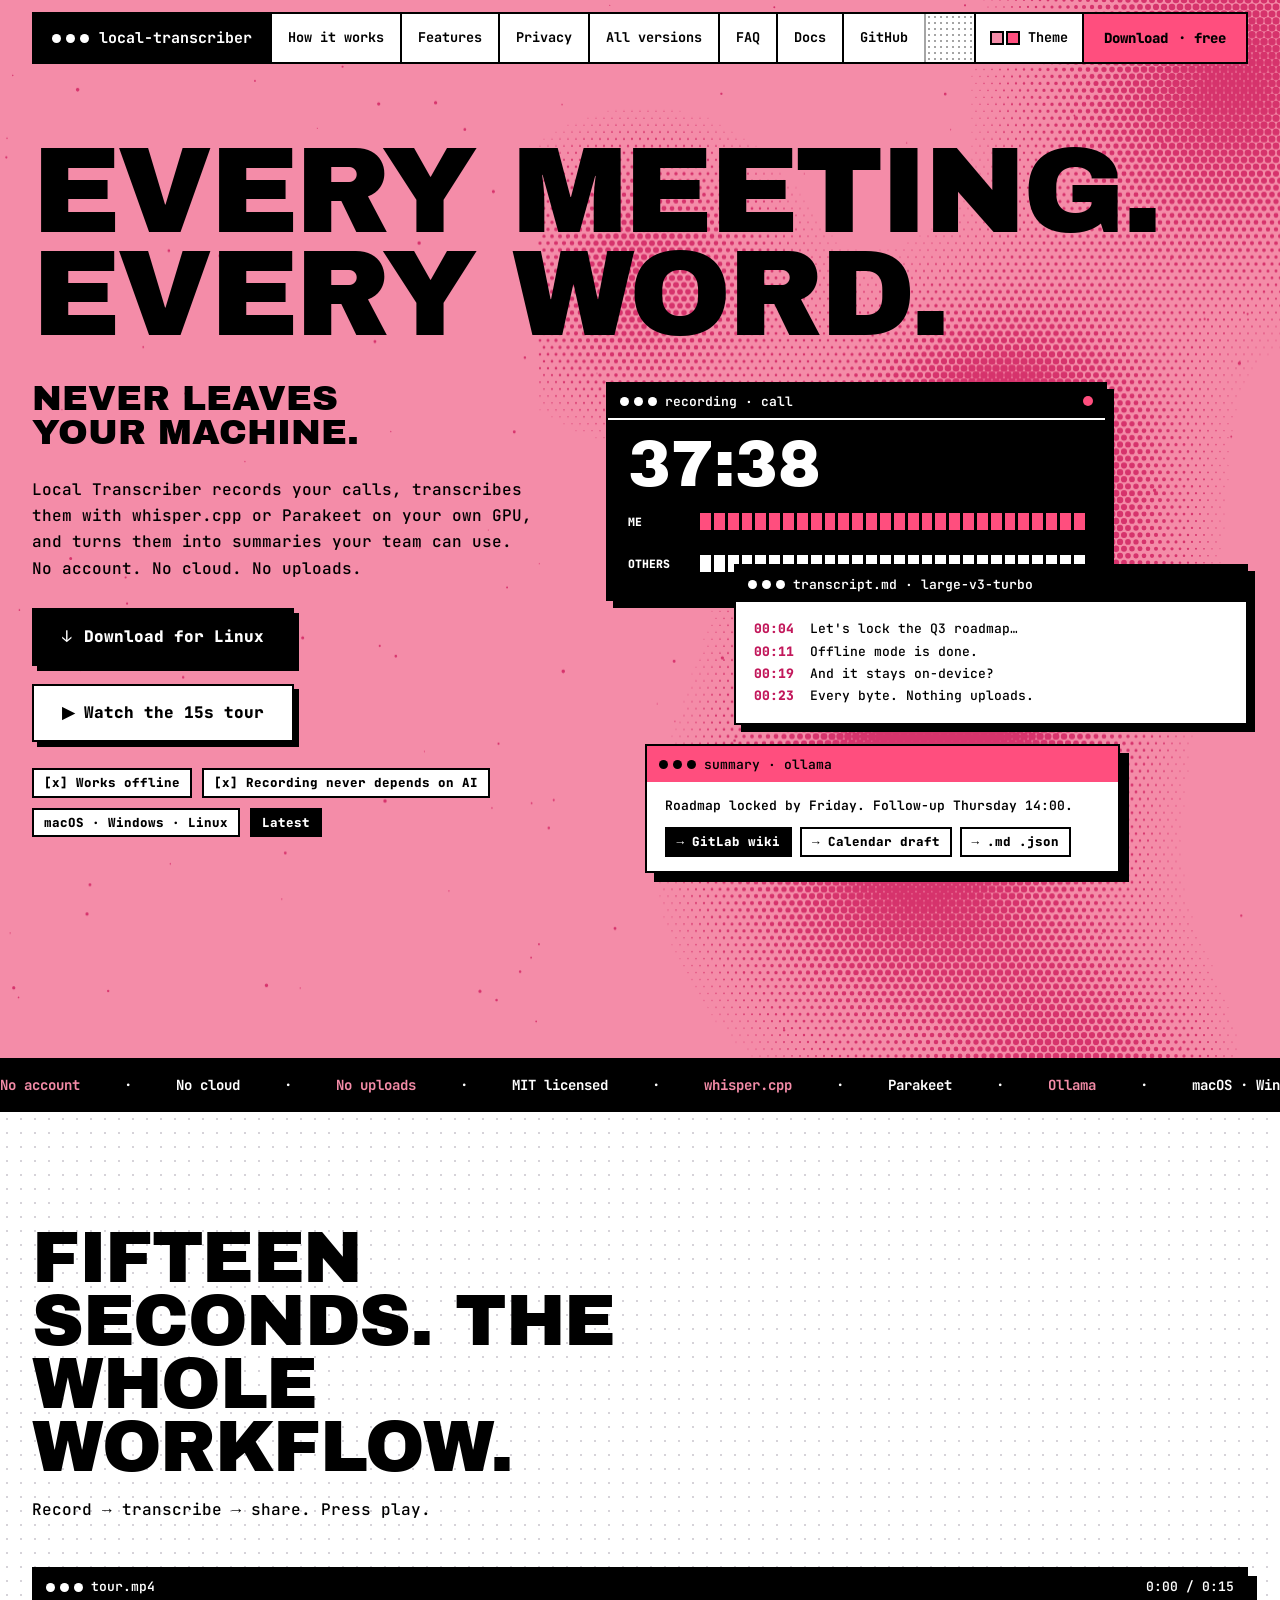
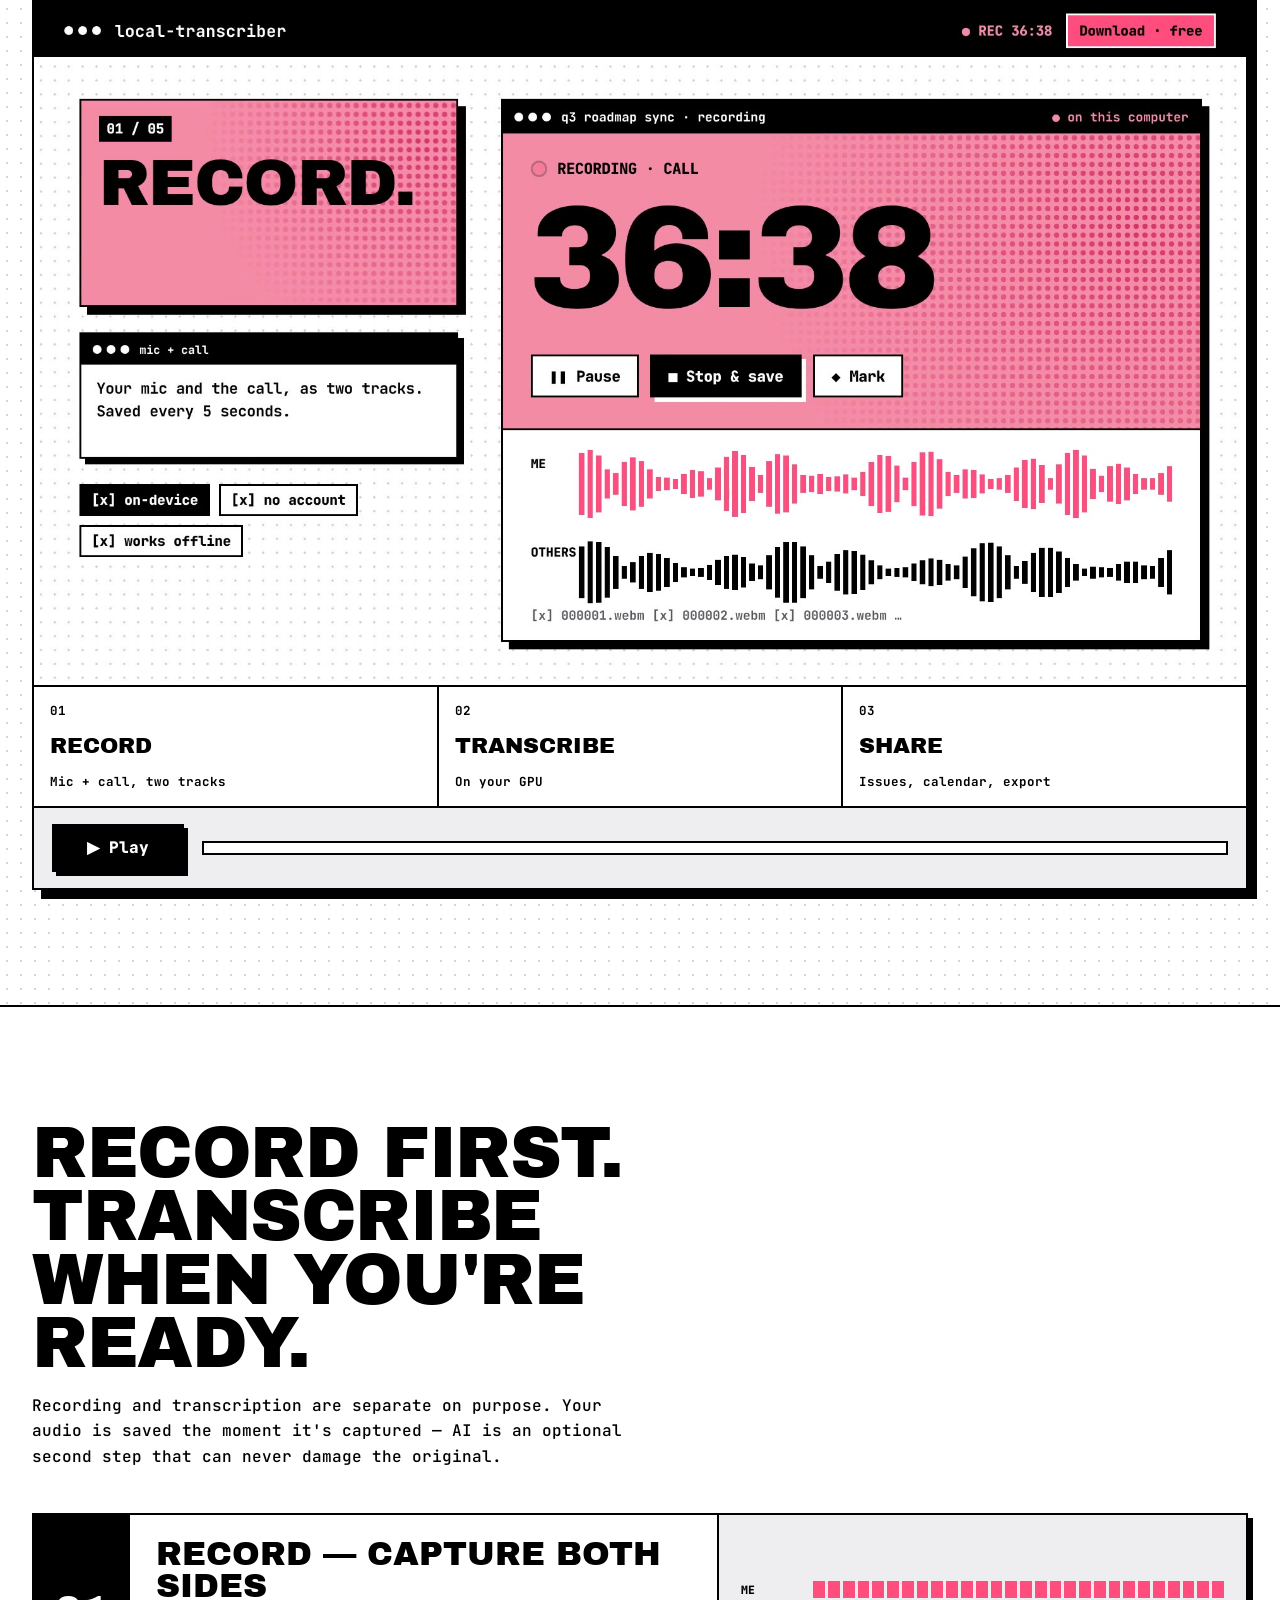
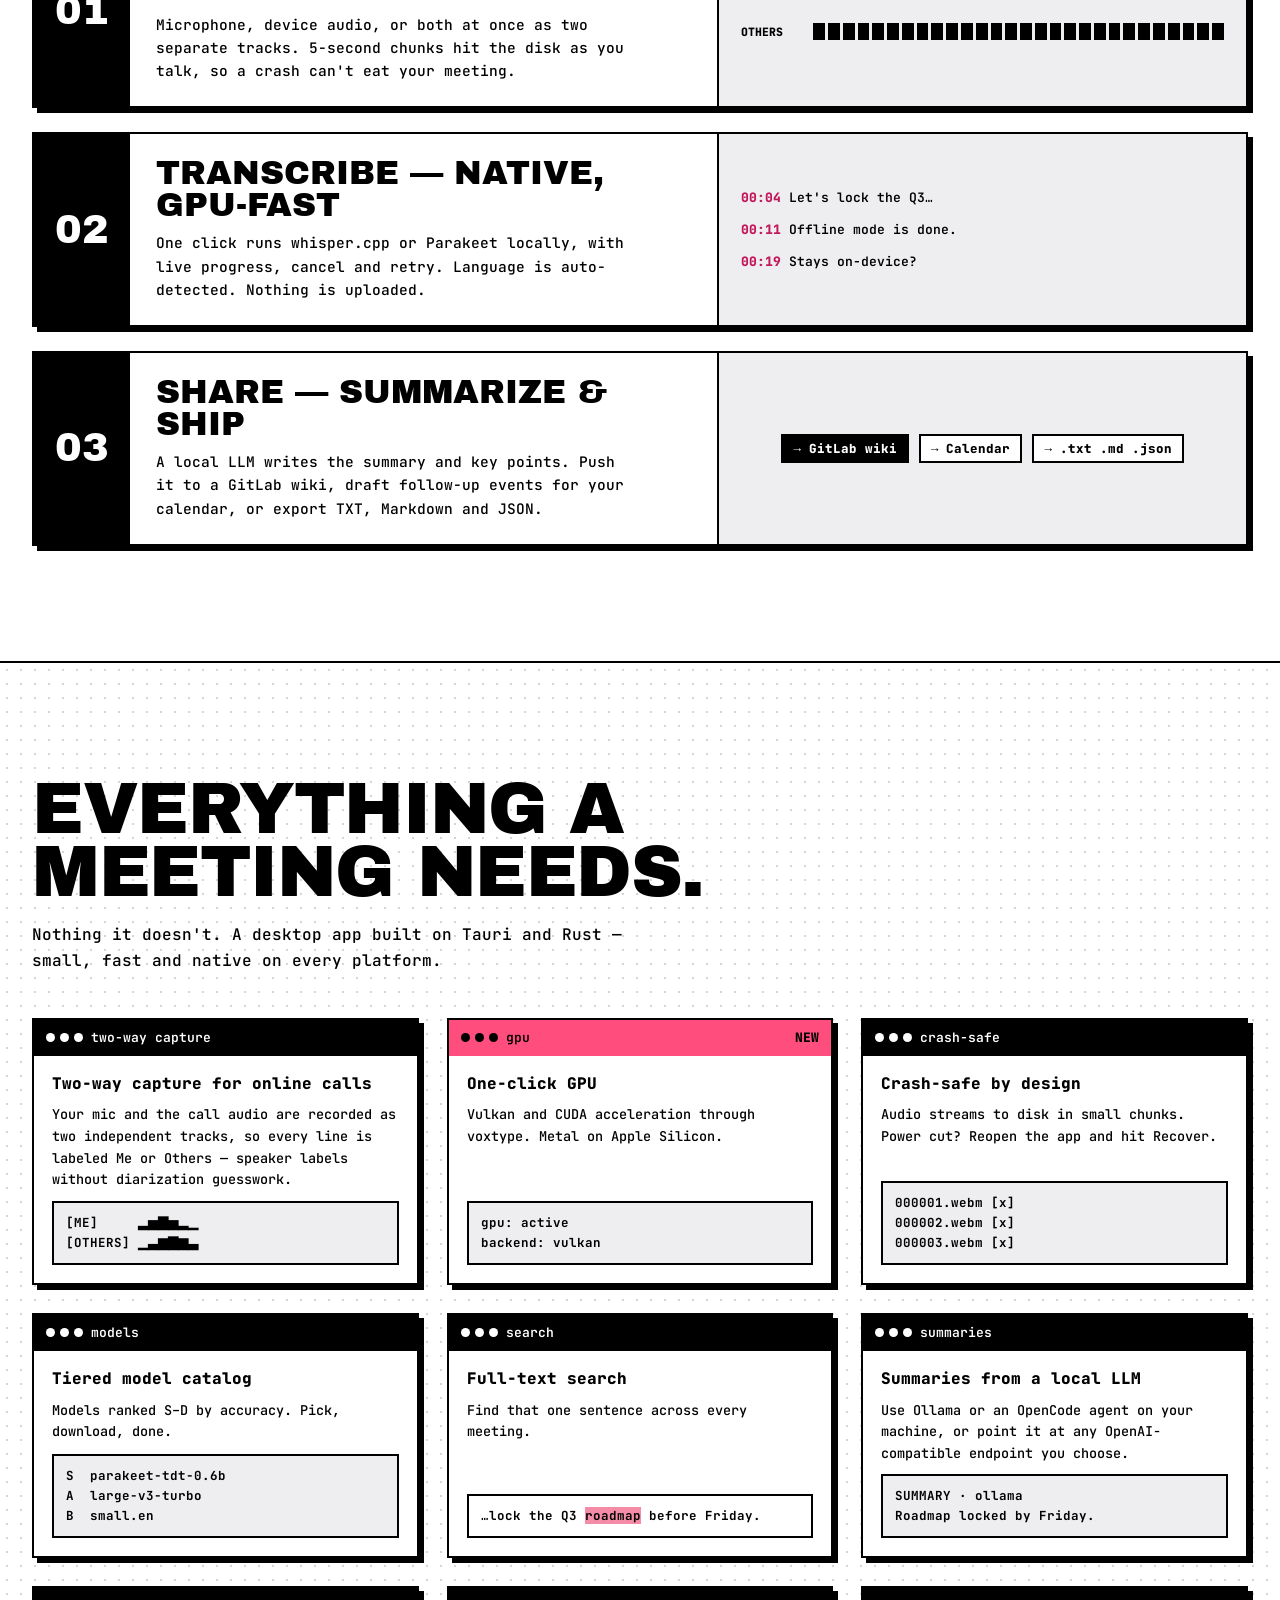
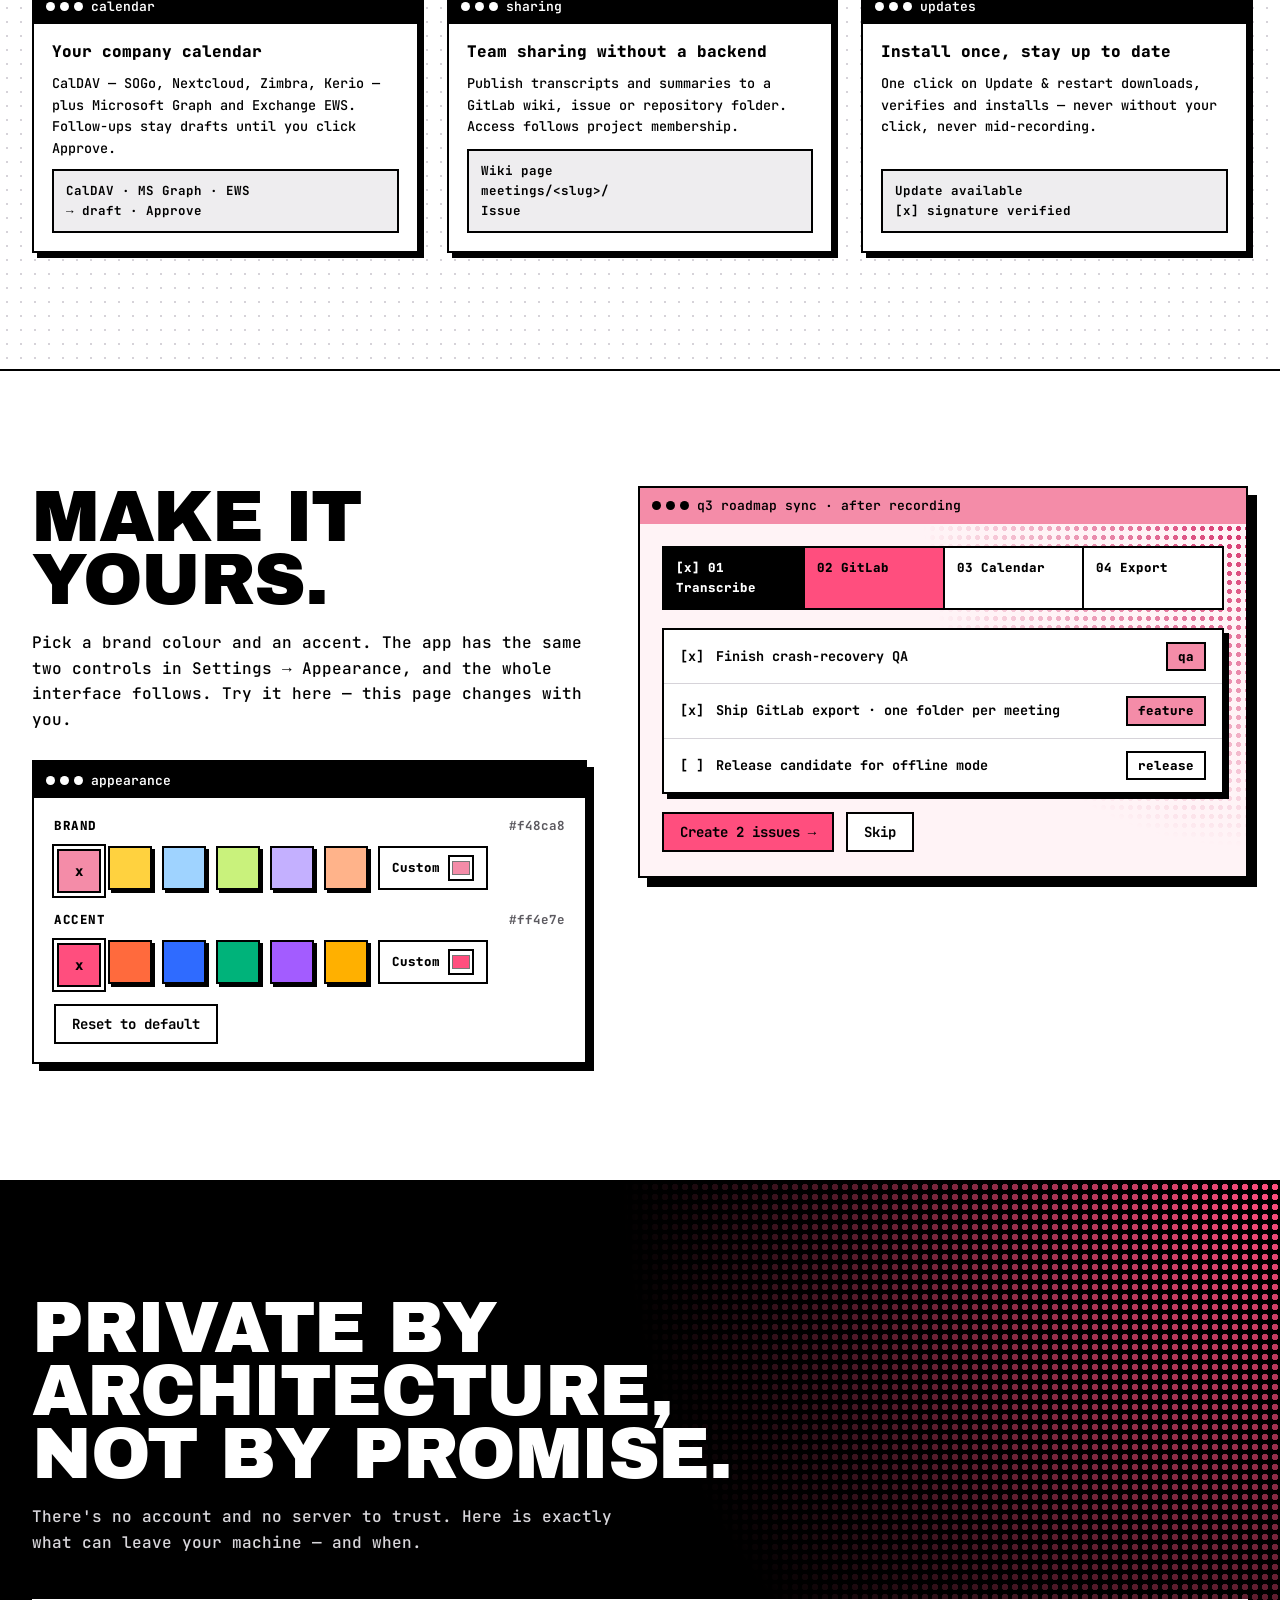
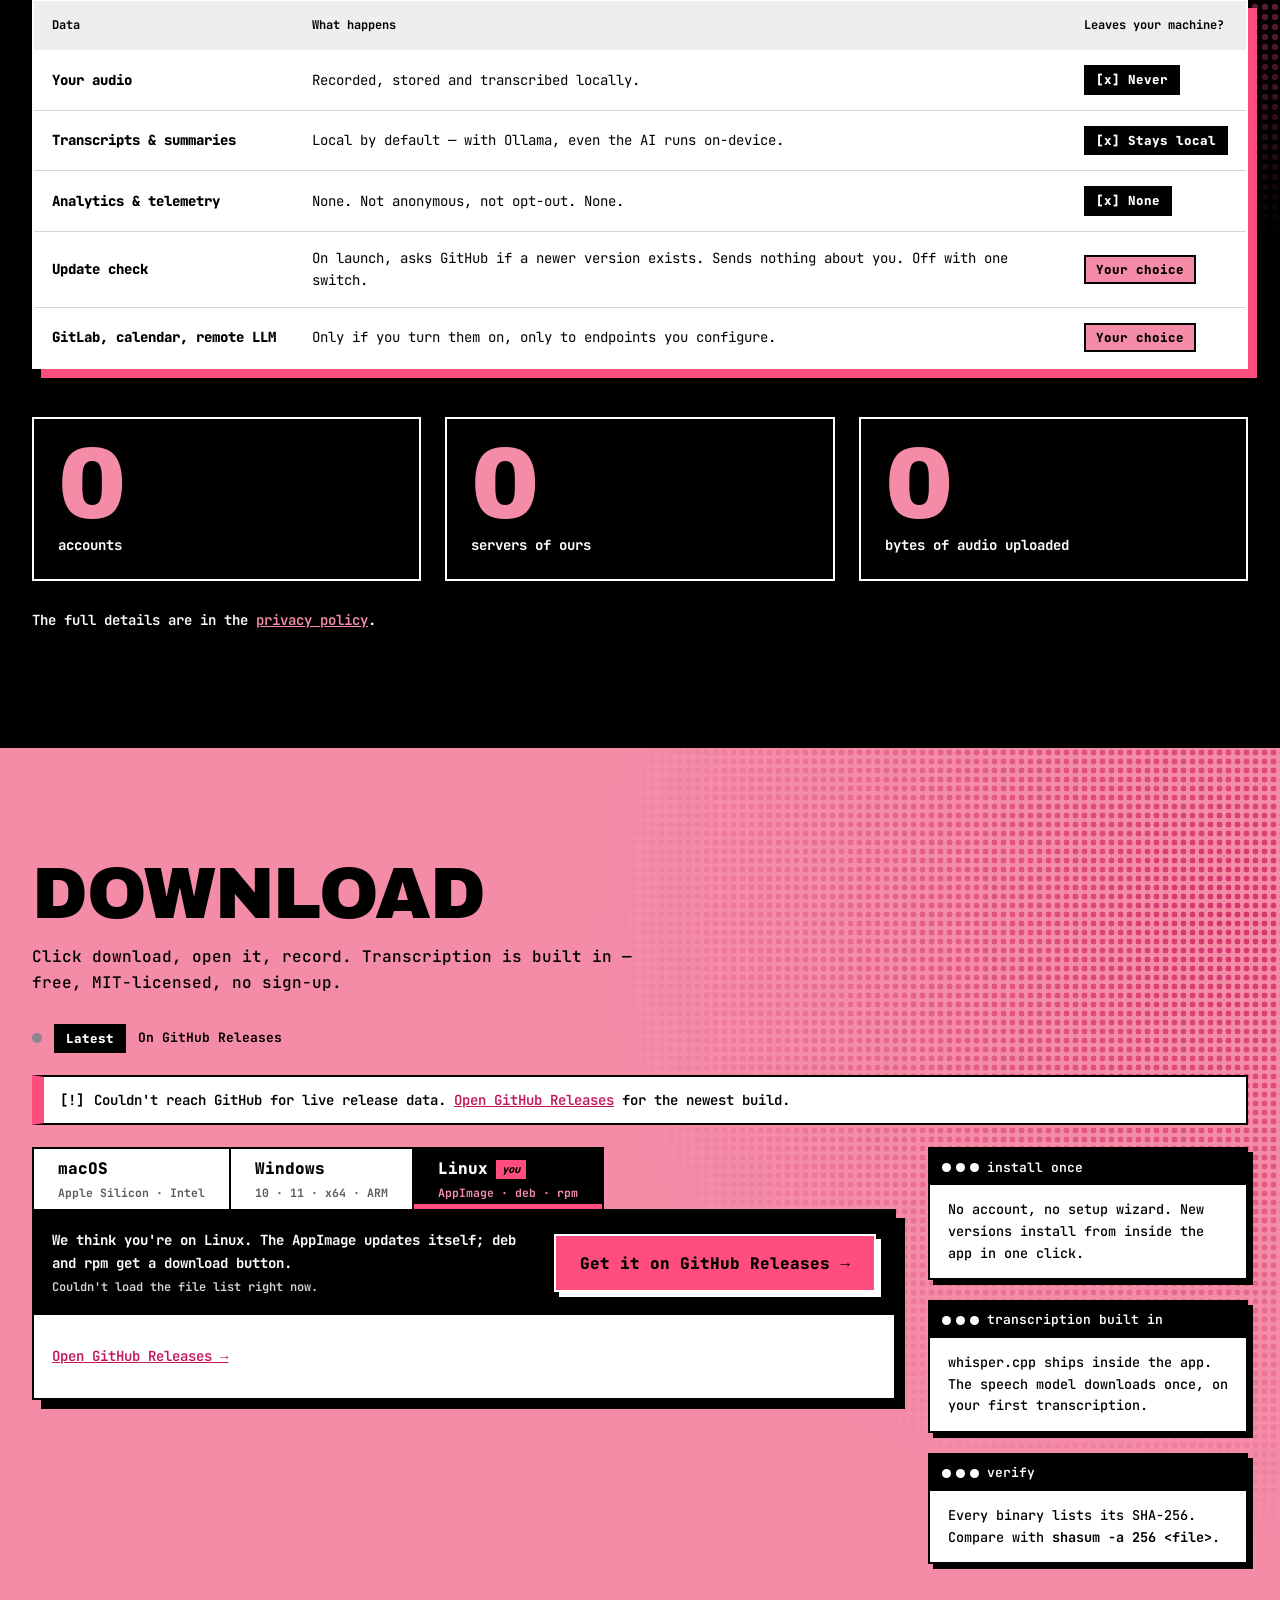
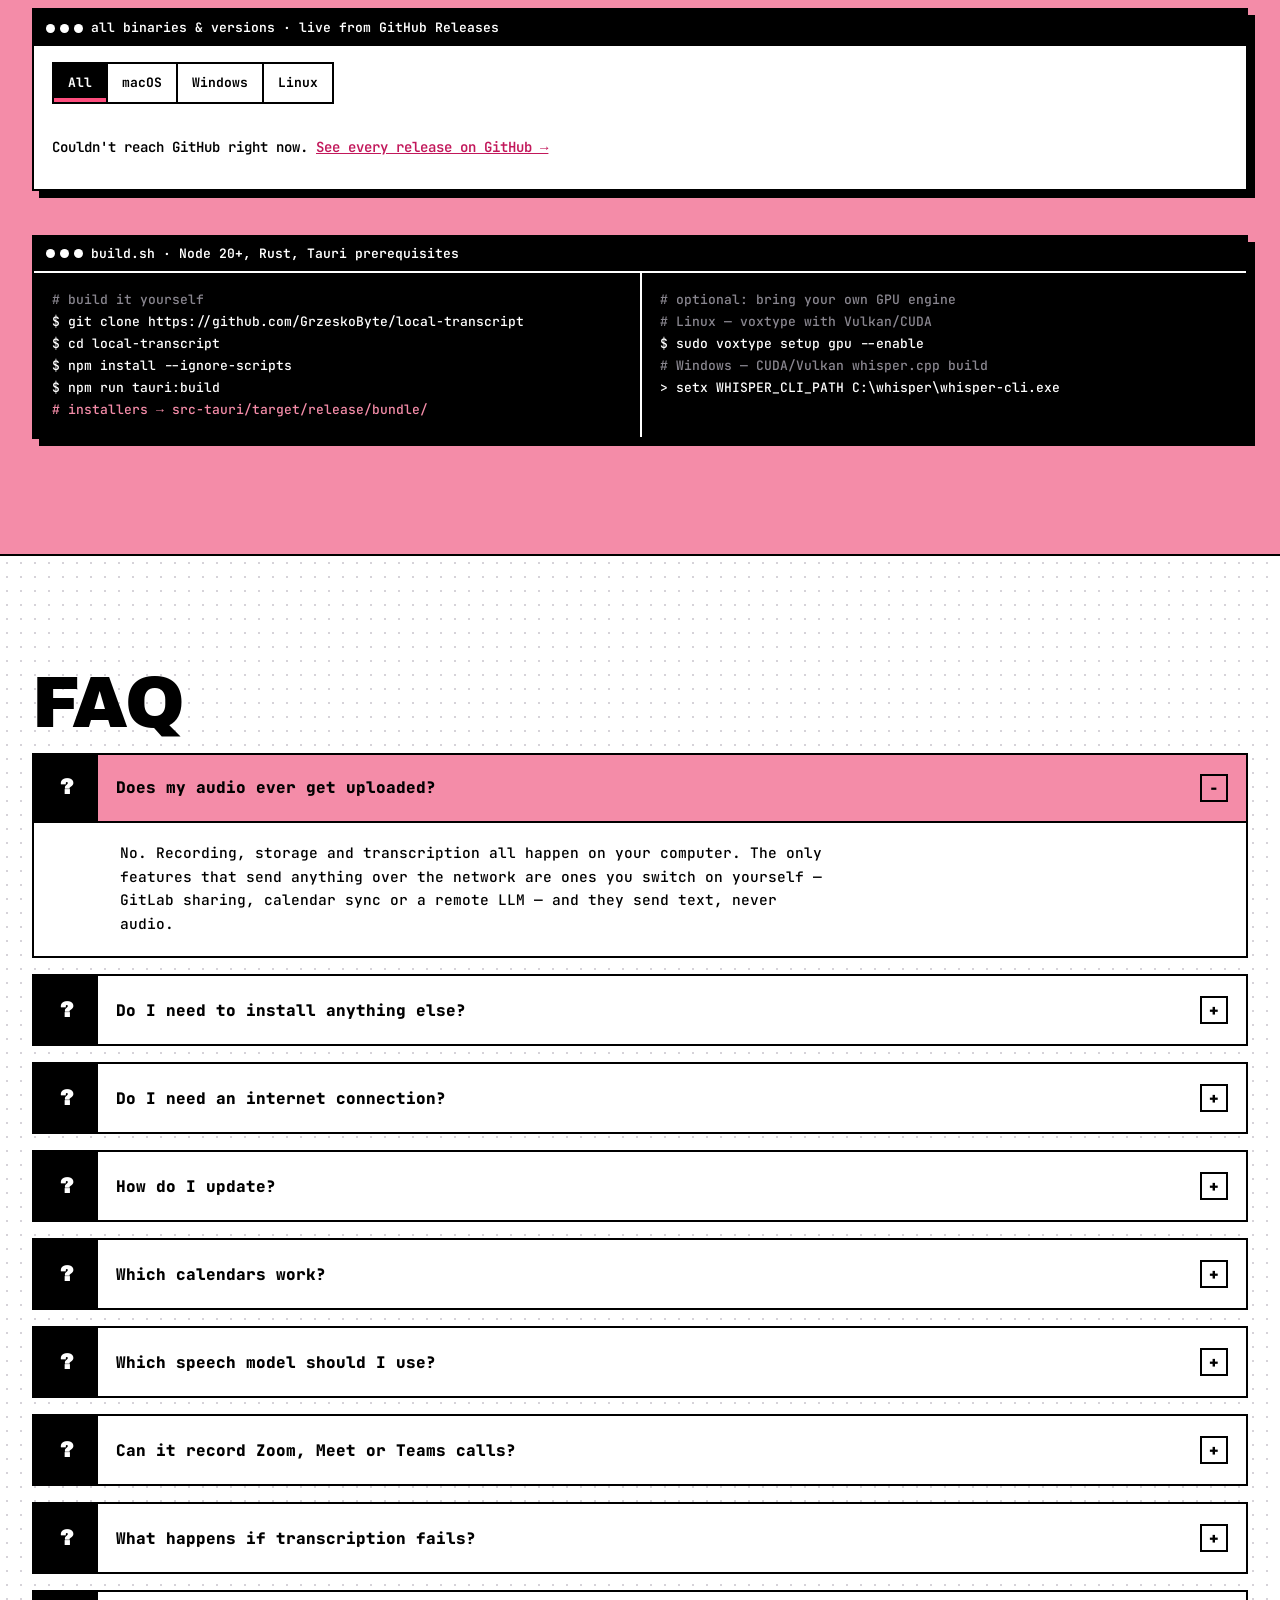
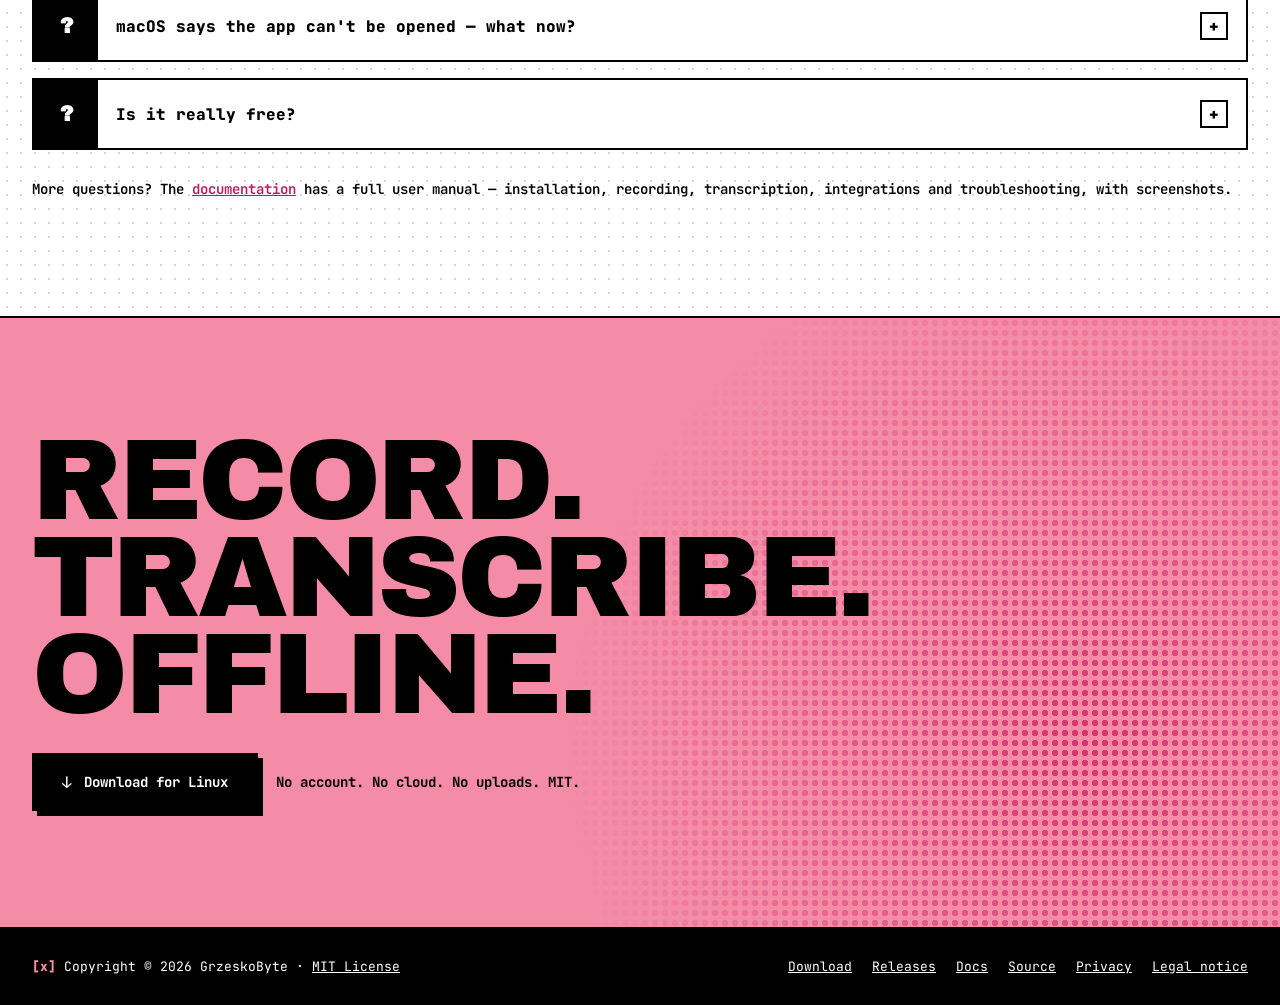
==== commit d111b38d: "Add the new showreel and time the tour phases to its scenes - assets/showreel.mp4: the new 15s showr" ====
--- a/index.html
+++ b/index.html
@@ -104,14 +104,15 @@
 <section id="tour" class="sec dotted" aria-labelledby="tourH">
   <div class="wrap">
     <h2 class="h2" id="tourH">Fifteen seconds. The whole workflow.</h2>
-    <p class="intro">Record → transcribe → summarize. Press play.</p>
+    <p class="intro">Record → transcribe → share. Press play.</p>
     <section class="win sh-xl tour" aria-label="Tour player">
       <div class="bar"><span class="dots" aria-hidden="true"><i></i><i></i><i></i></span><span class="t">tour.mp4</span><span class="r"><span id="tourTime">0:00</span> / 0:15</span></div>
-      <video id="reelVideo" preload="metadata" playsinline poster="assets/showreel-poster.jpg?v=2" src="assets/showreel.mp4?v=2" aria-label="Fifteen-second tour of Local Transcriber: record, transcribe, summarize"></video>
-      <div class="phases" id="phases">
+      <video id="reelVideo" preload="metadata" playsinline poster="assets/showreel-poster.jpg?v=3" src="assets/showreel.mp4?v=3" aria-label="Fifteen-second tour of Local Transcriber: record a call, transcribe it on your GPU, turn it into issues, calendar follow-ups and exports"></video>
+      <!-- data-at: when each scene starts in the showreel (seconds); the last value ends phase 03 -->
+      <div class="phases" id="phases" data-at="2,4.2,6.3,9">
         <div class="phase"><span>01</span><b>Record</b><span>Mic + call, two tracks</span></div>
         <div class="phase"><span>02</span><b>Transcribe</b><span>On your GPU</span></div>
-        <div class="phase"><span>03</span><b>Summarize</b><span>Local LLM → GitLab, calendar</span></div>
+        <div class="phase"><span>03</span><b>Share</b><span>Issues, calendar, export</span></div>
       </div>
       <div class="player">
         <button class="go sh-sm" id="reelPlay" aria-label="Play the tour">▶ Play</button>
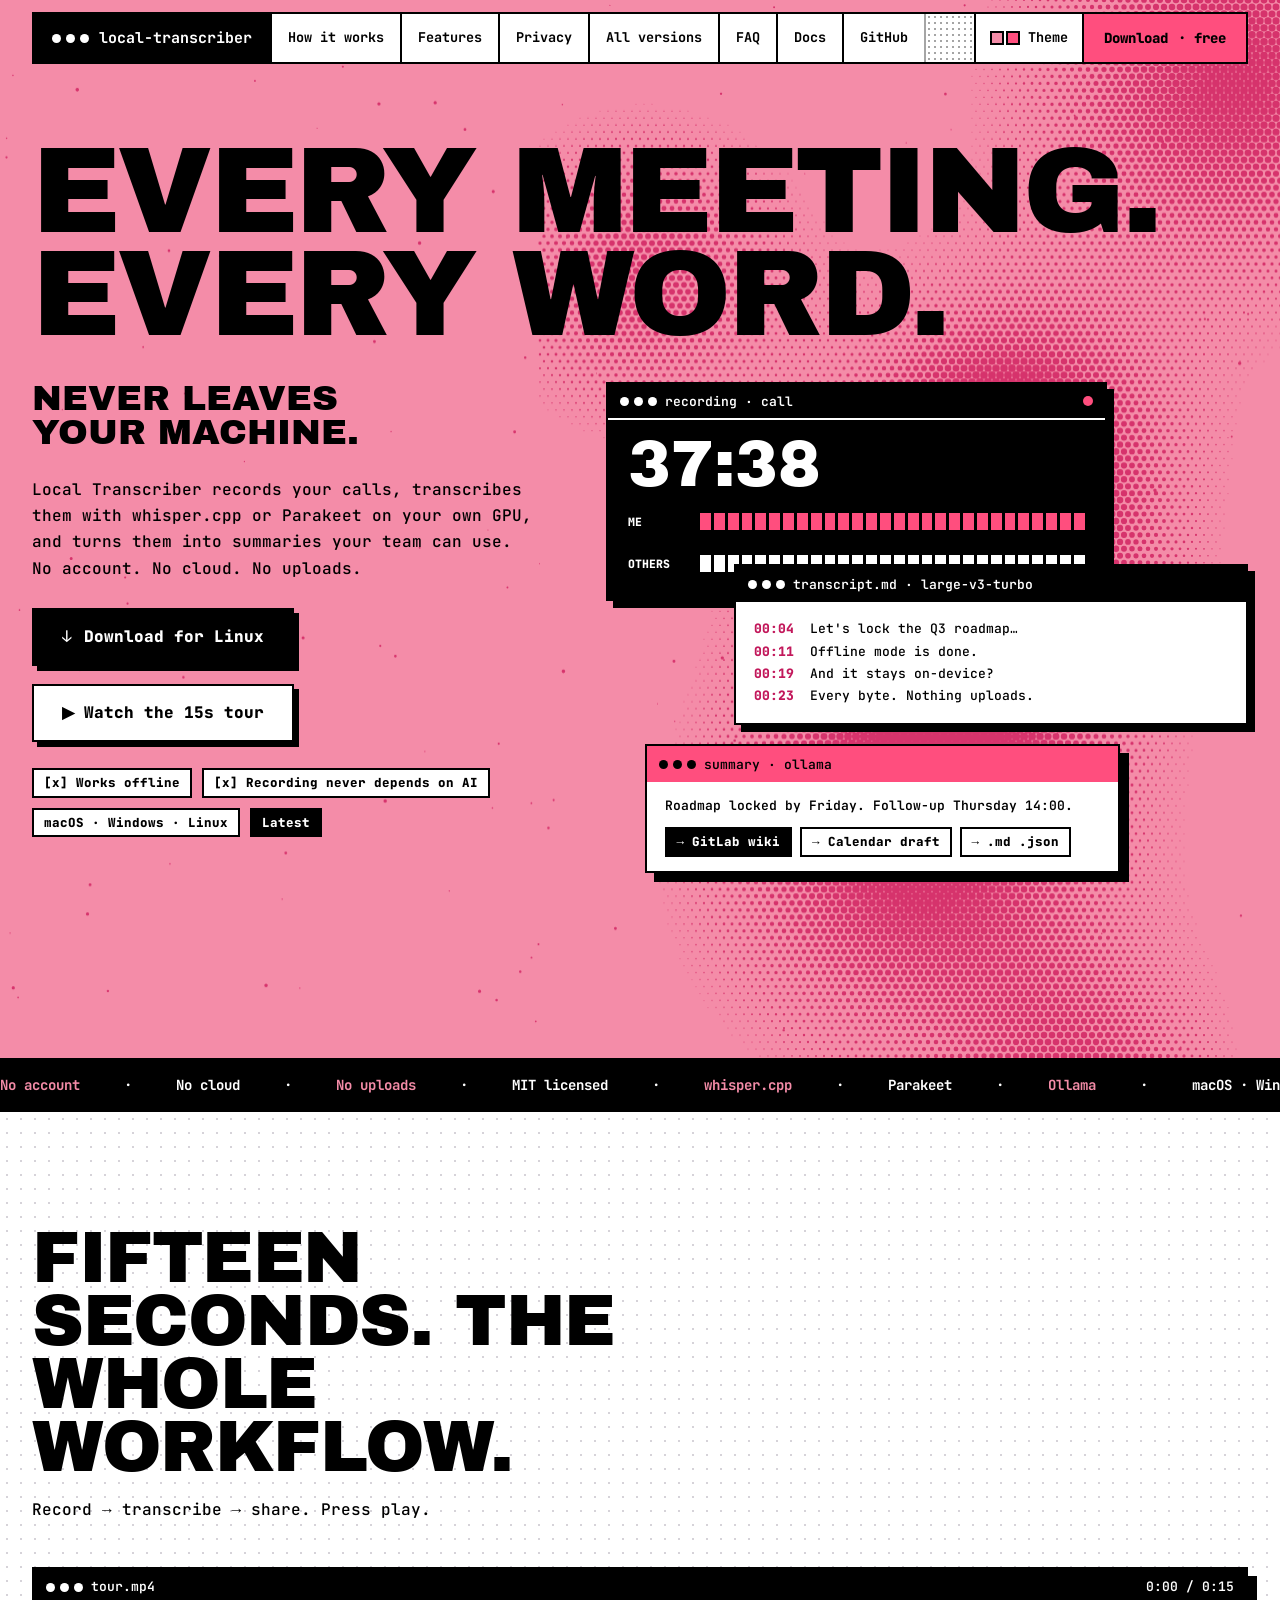
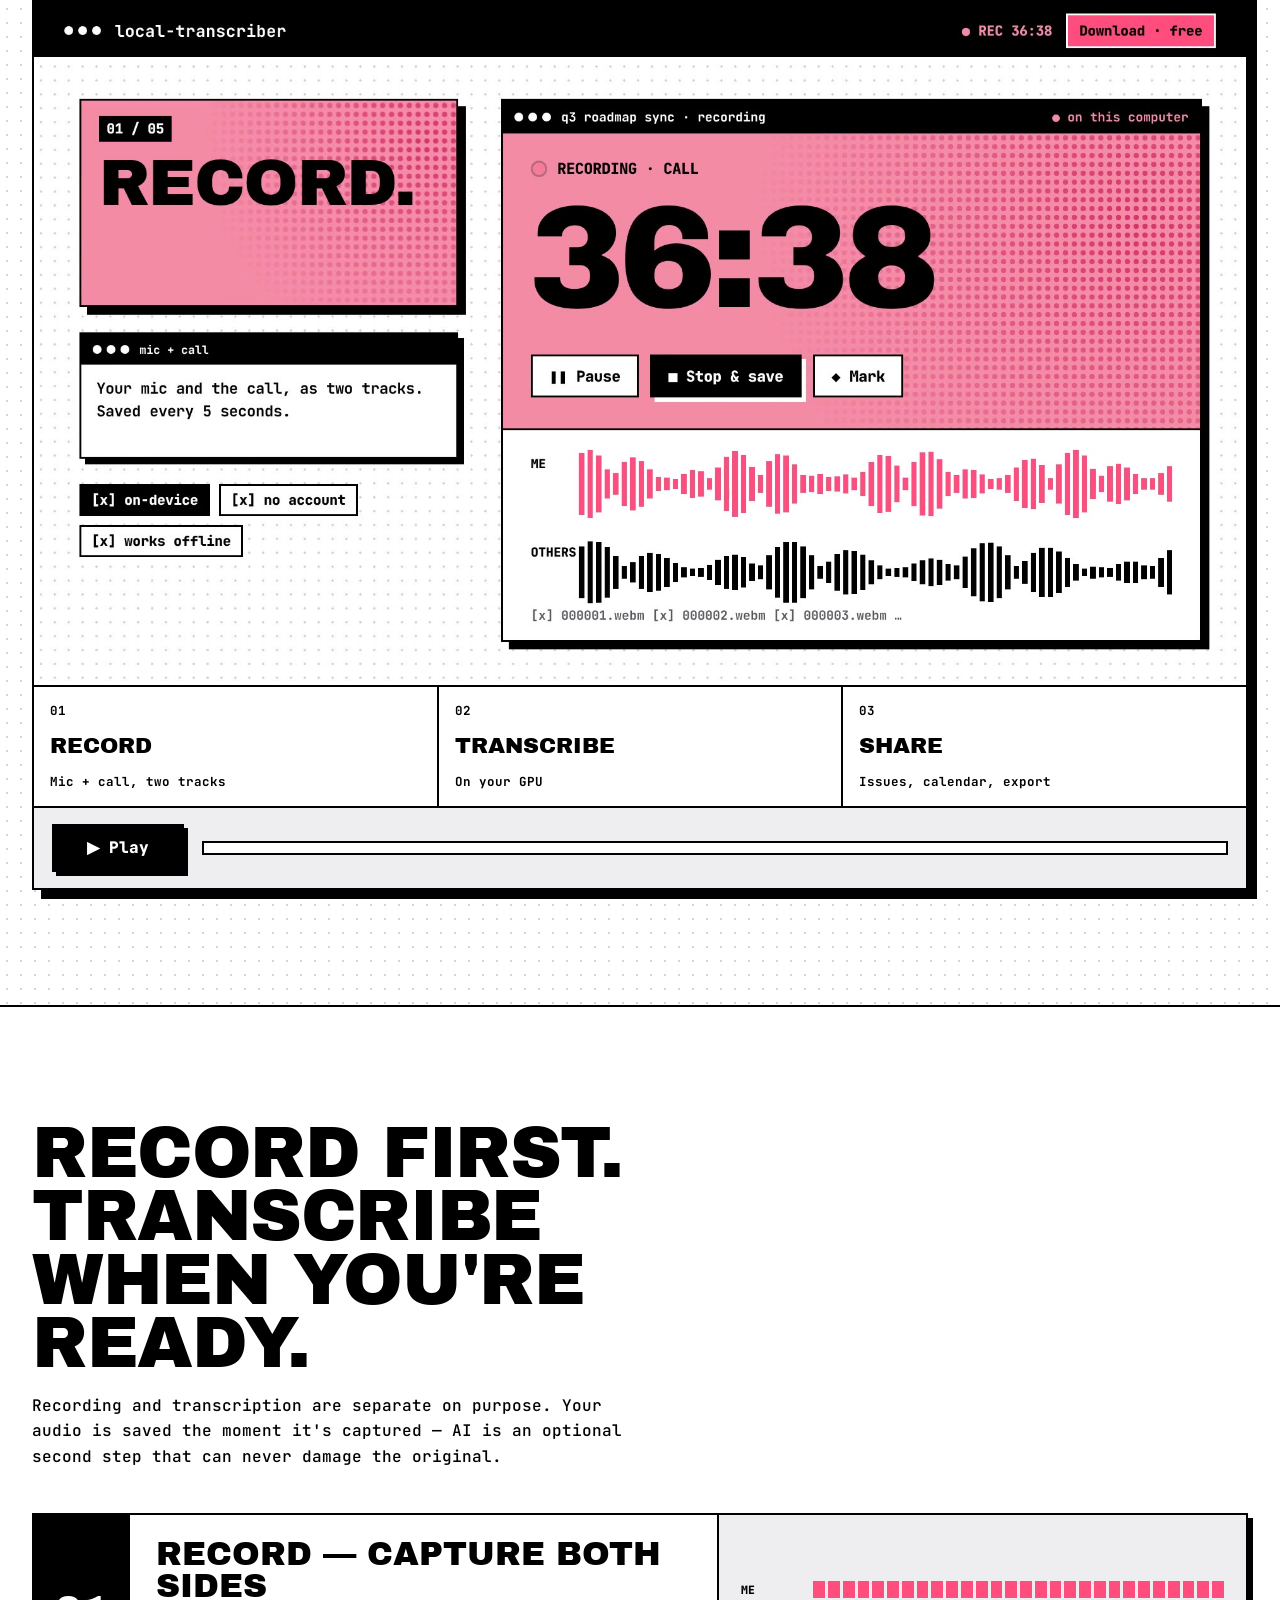
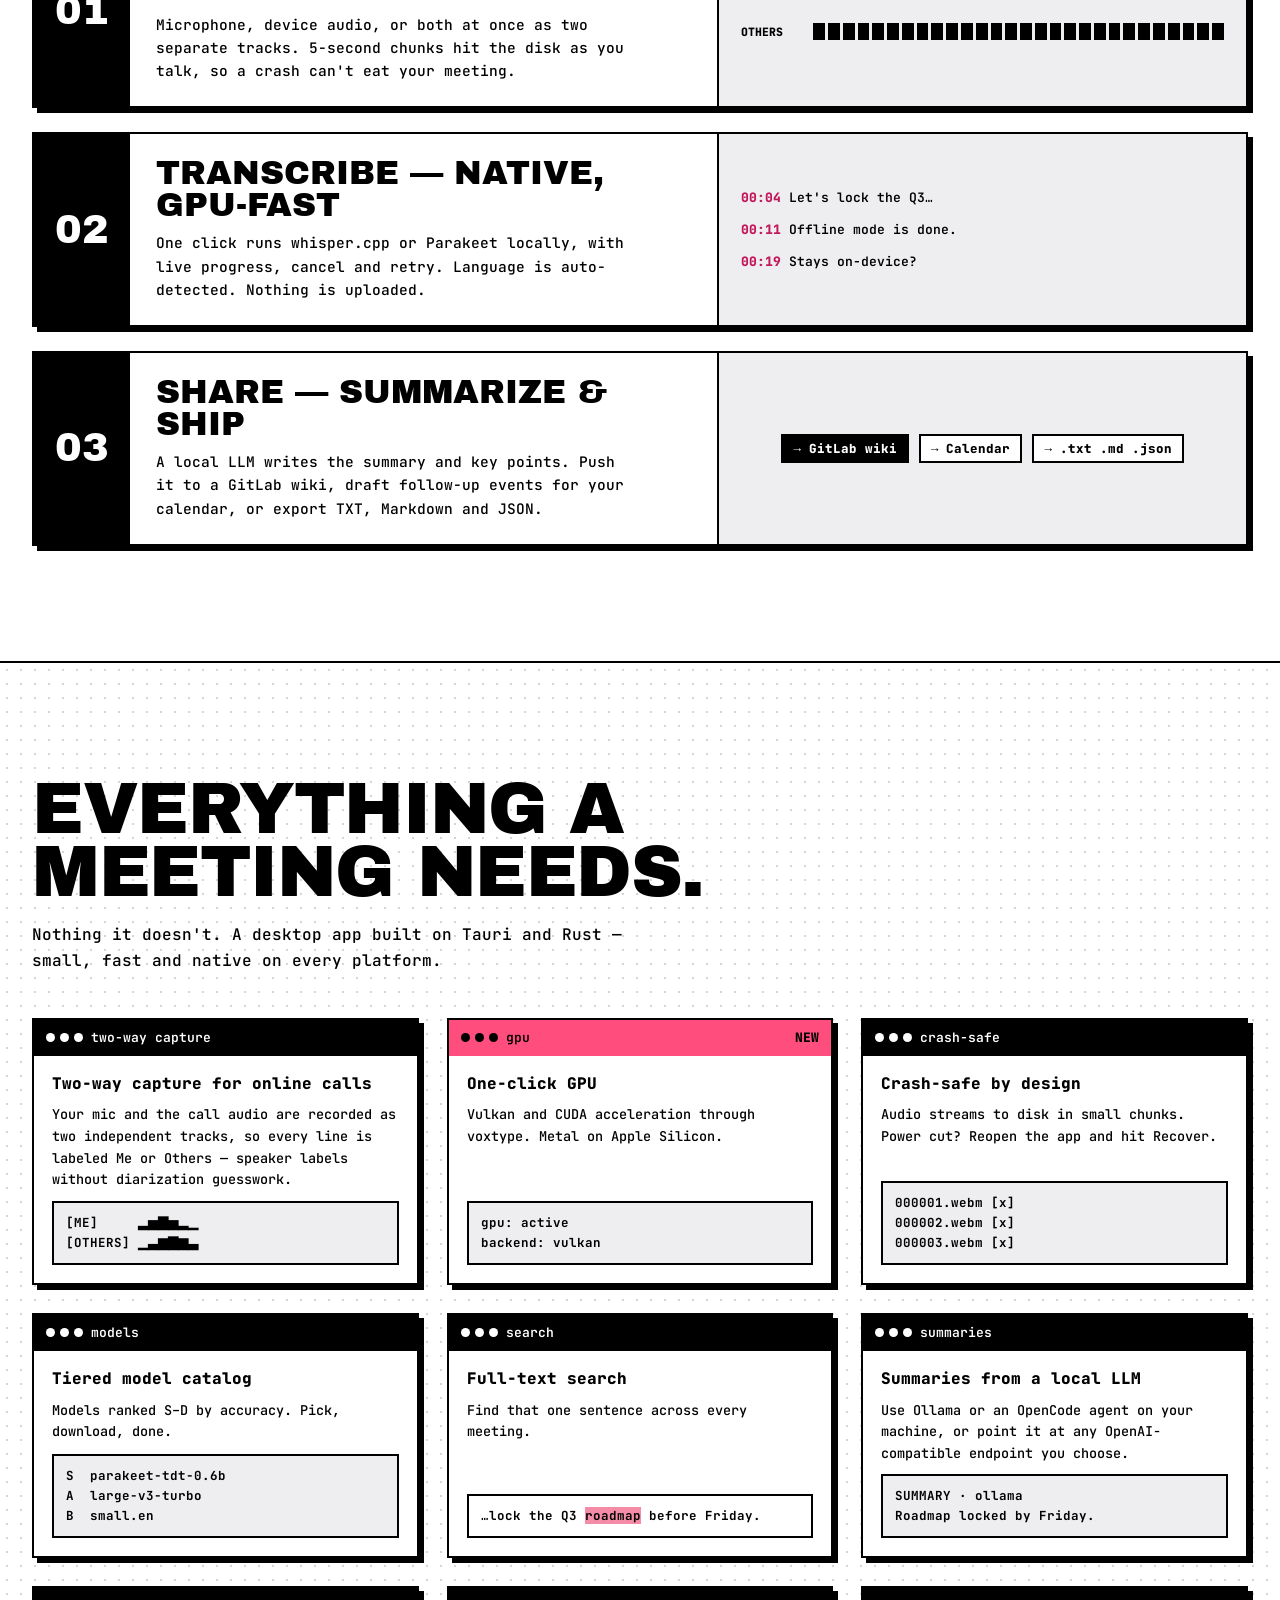
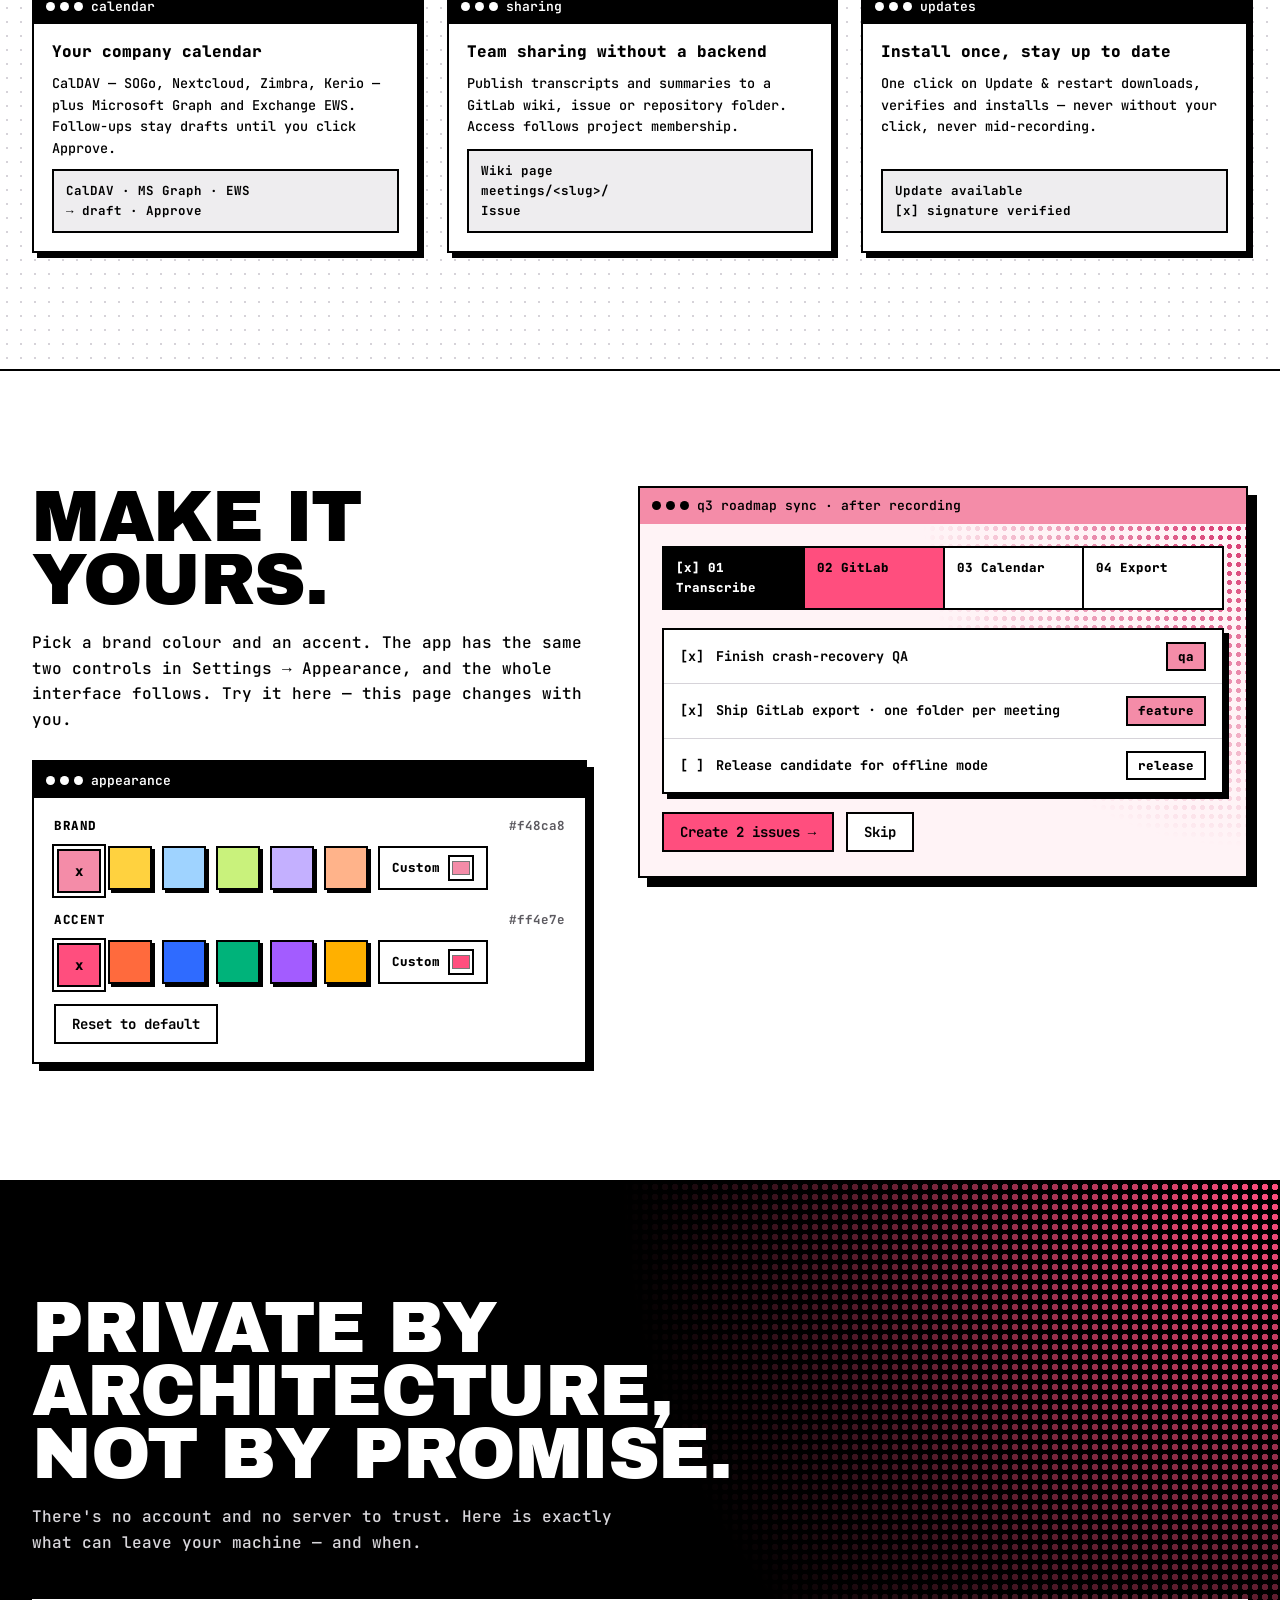
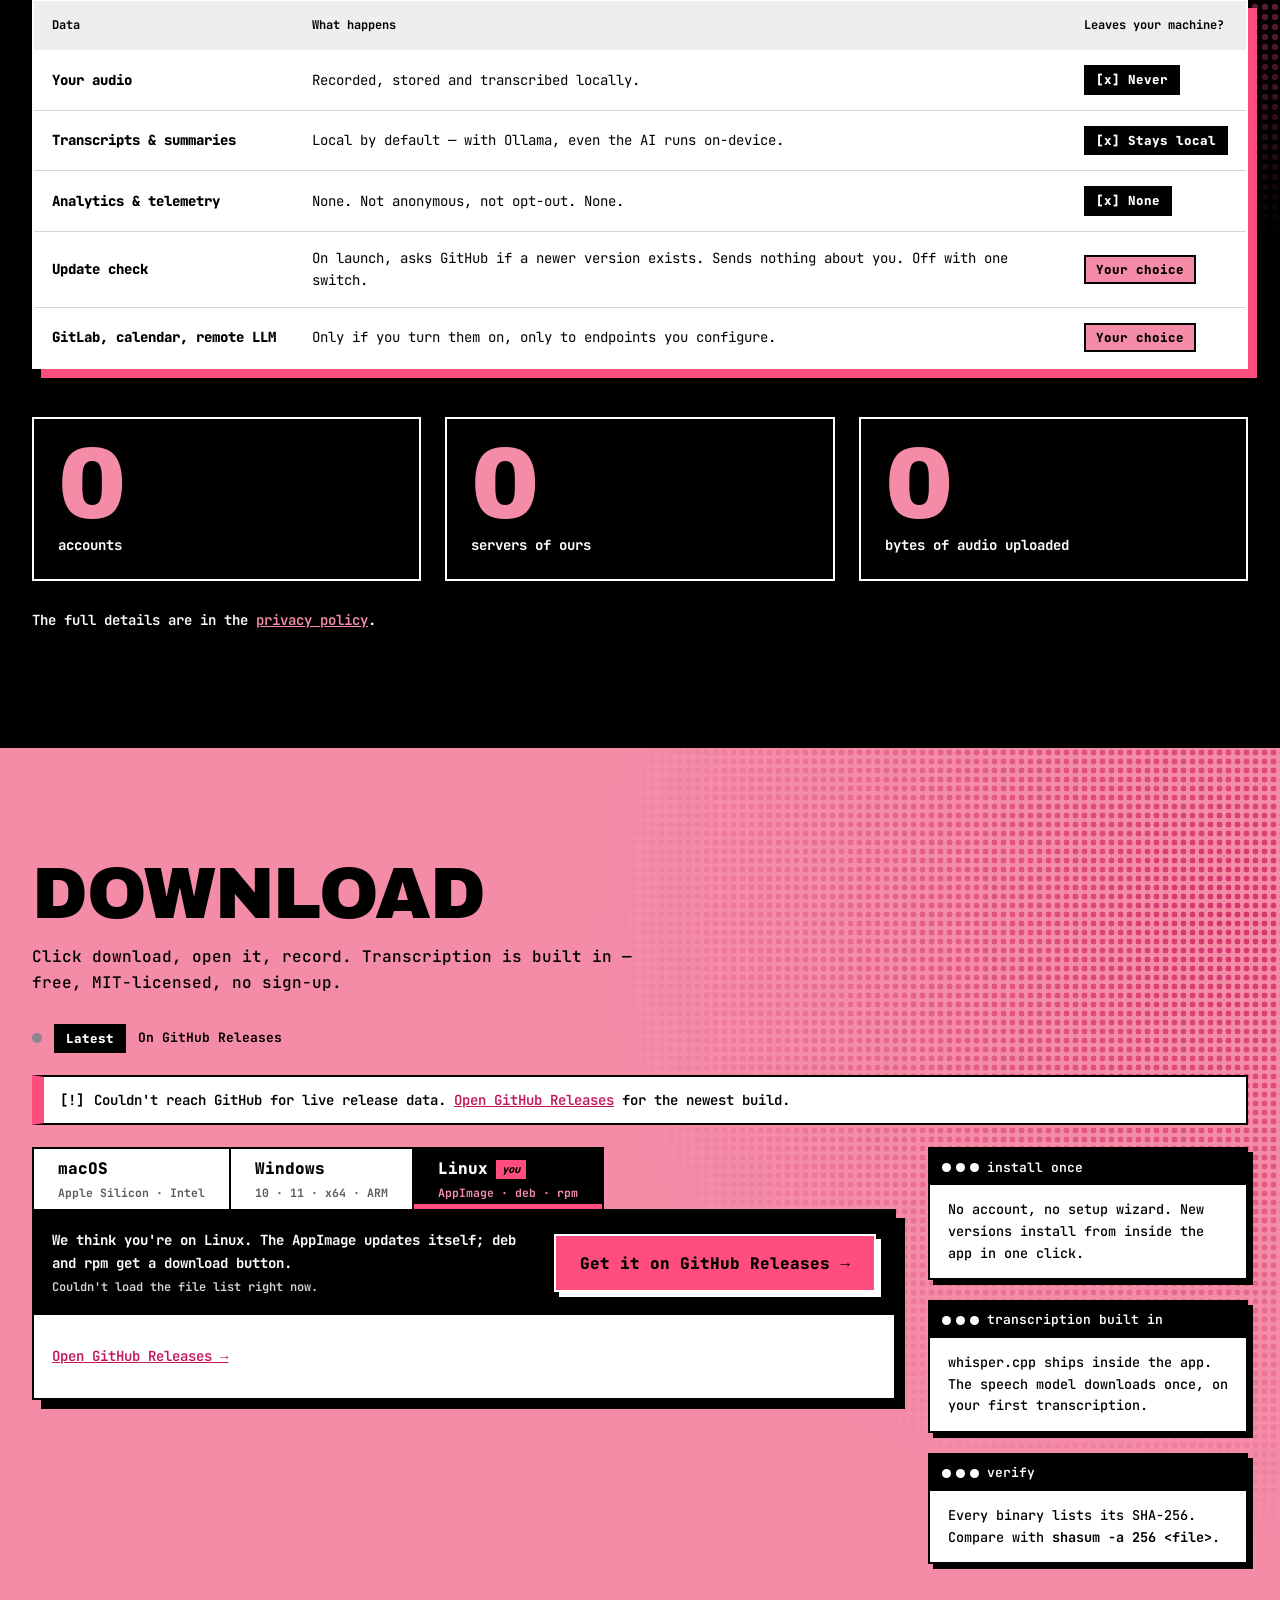
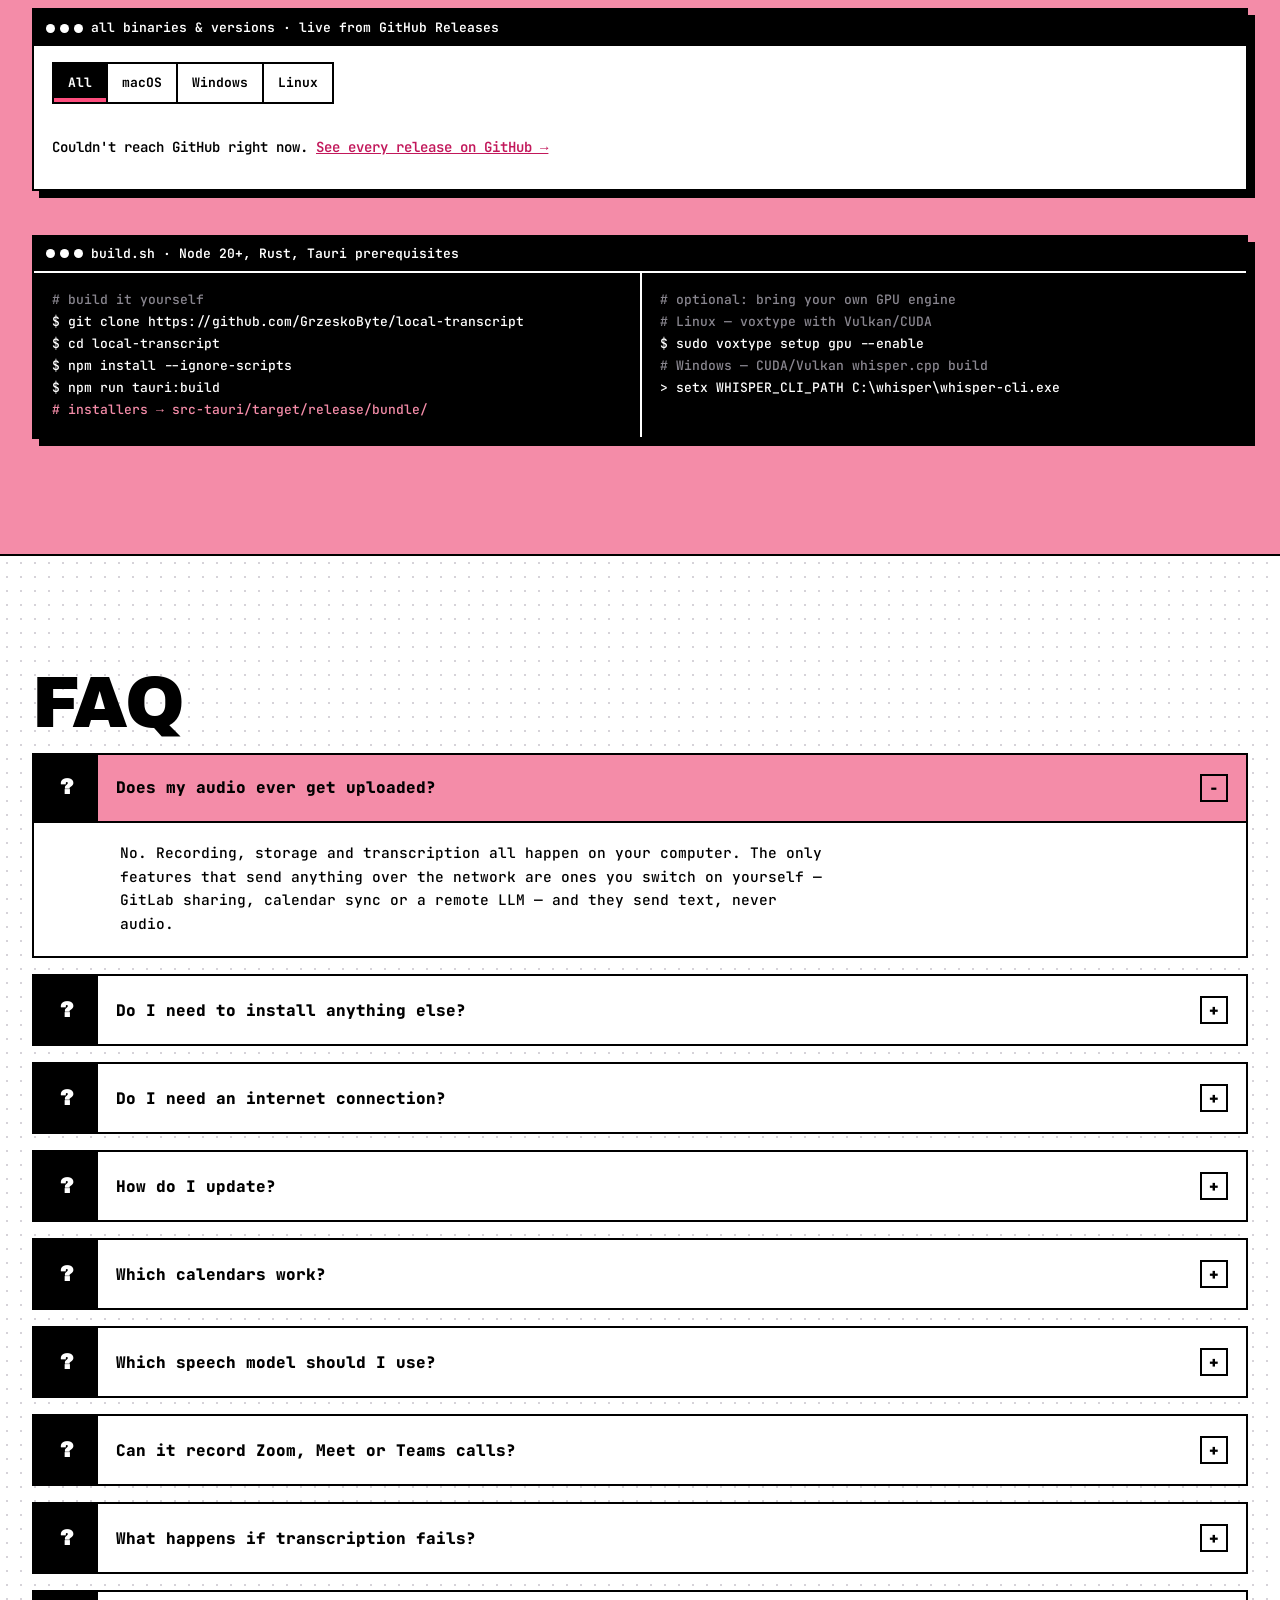
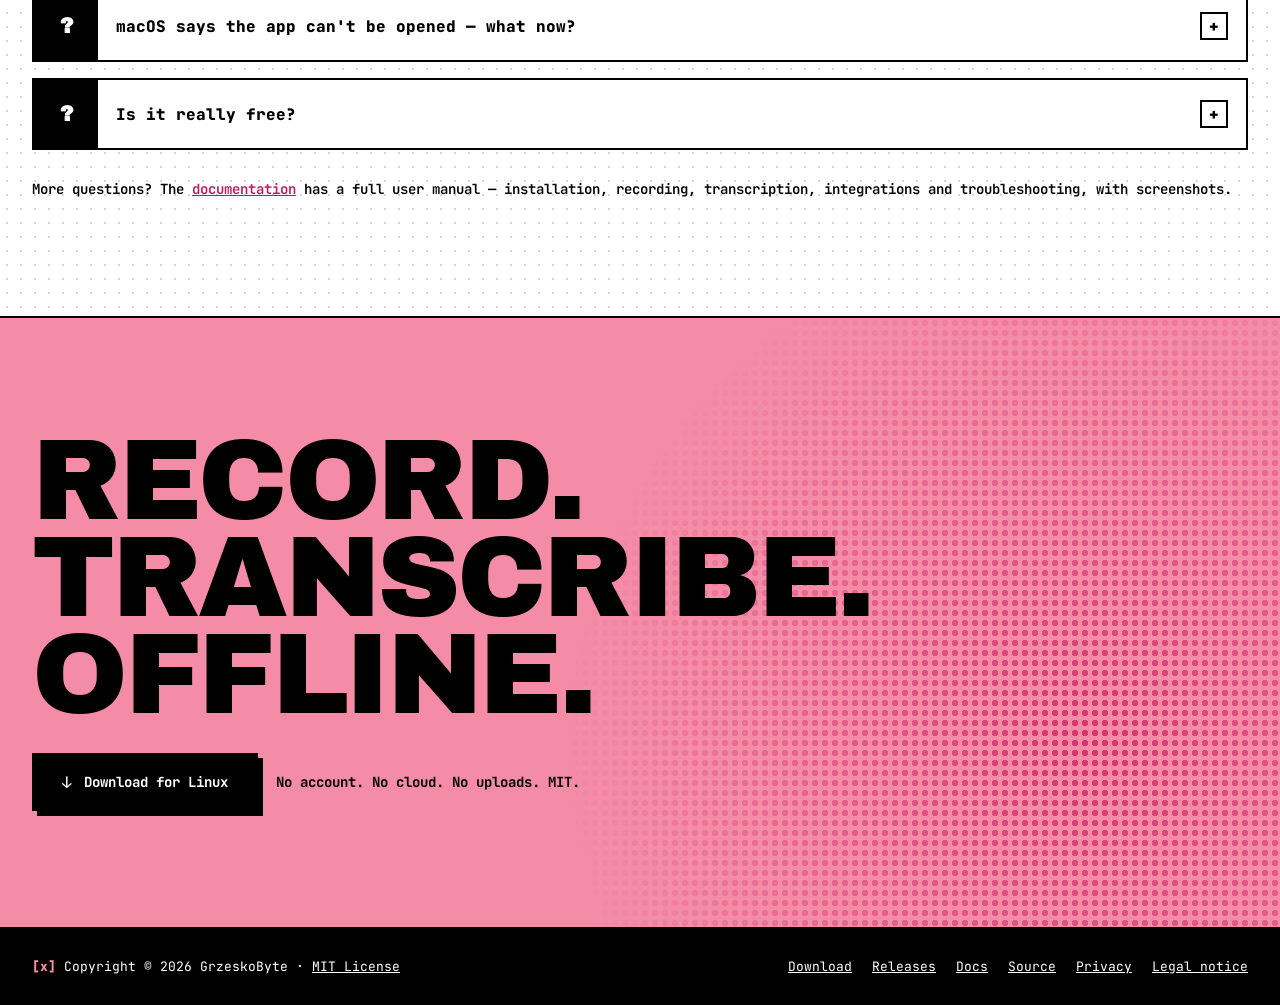
==== commit f904f4e6: "Count in-app updates on every platform in the download counter Windows and AppImage updates already " ====
--- a/index.html
+++ b/index.html
@@ -253,7 +253,7 @@
         <section class="win sh-md"><div class="bar"><span class="dots" aria-hidden="true"><i></i><i></i><i></i></span><span class="t">install once</span></div><div class="body">No account, no setup wizard. New versions install from inside the app in one click.</div></section>
         <section class="win sh-md"><div class="bar"><span class="dots" aria-hidden="true"><i></i><i></i><i></i></span><span class="t">transcription built in</span></div><div class="body" id="backendHint">whisper.cpp ships inside the app. The speech model downloads once, on your first transcription.</div></section>
         <section class="win sh-md"><div class="bar"><span class="dots" aria-hidden="true"><i></i><i></i><i></i></span><span class="t">verify</span></div><div class="body">Every binary lists its SHA-256. Compare with <code id="shaCmd">shasum -a 256 &lt;file&gt;</code>.</div></section>
-        <section class="win sh-md" id="dlCounter" hidden><div class="bar"><span class="dots" aria-hidden="true"><i></i><i></i><i></i></span><span class="t">download counter</span></div><div class="body" style="display: flex; flex-direction: column; gap: 8px"><span class="counter" id="dlCount">—</span><p>Downloads of all releases, as counted by GitHub Releases — the public total across every version and platform. No cookies, no IDs, no personal data. Just a number.</p></div></section>
+        <section class="win sh-md" id="dlCounter" hidden><div class="bar"><span class="dots" aria-hidden="true"><i></i><i></i><i></i></span><span class="t">download counter</span></div><div class="body" style="display: flex; flex-direction: column; gap: 8px"><span class="counter" id="dlCount">—</span><p>Downloads and in-app updates of all releases, as counted by GitHub Releases — the public total across every version and platform. No cookies, no IDs, no personal data. Just a number.</p></div></section>
       </div>
     </div>
 
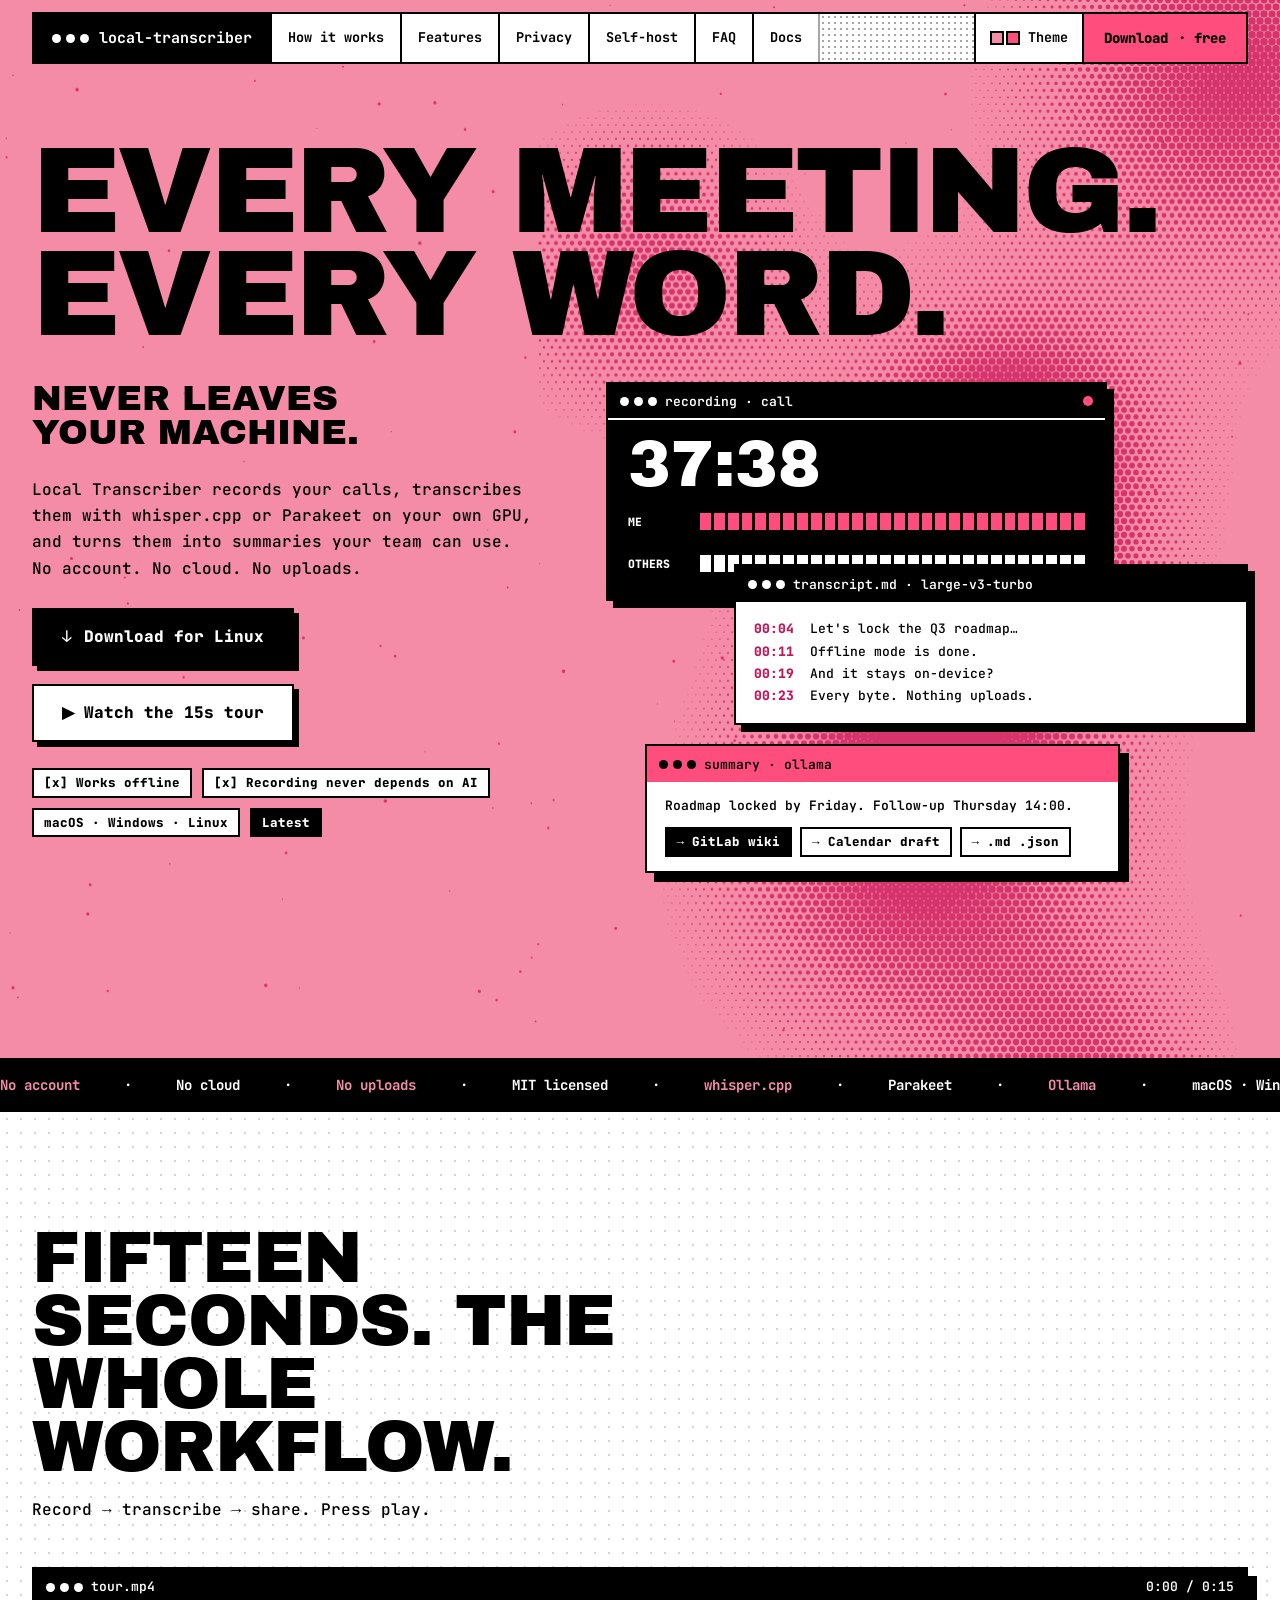
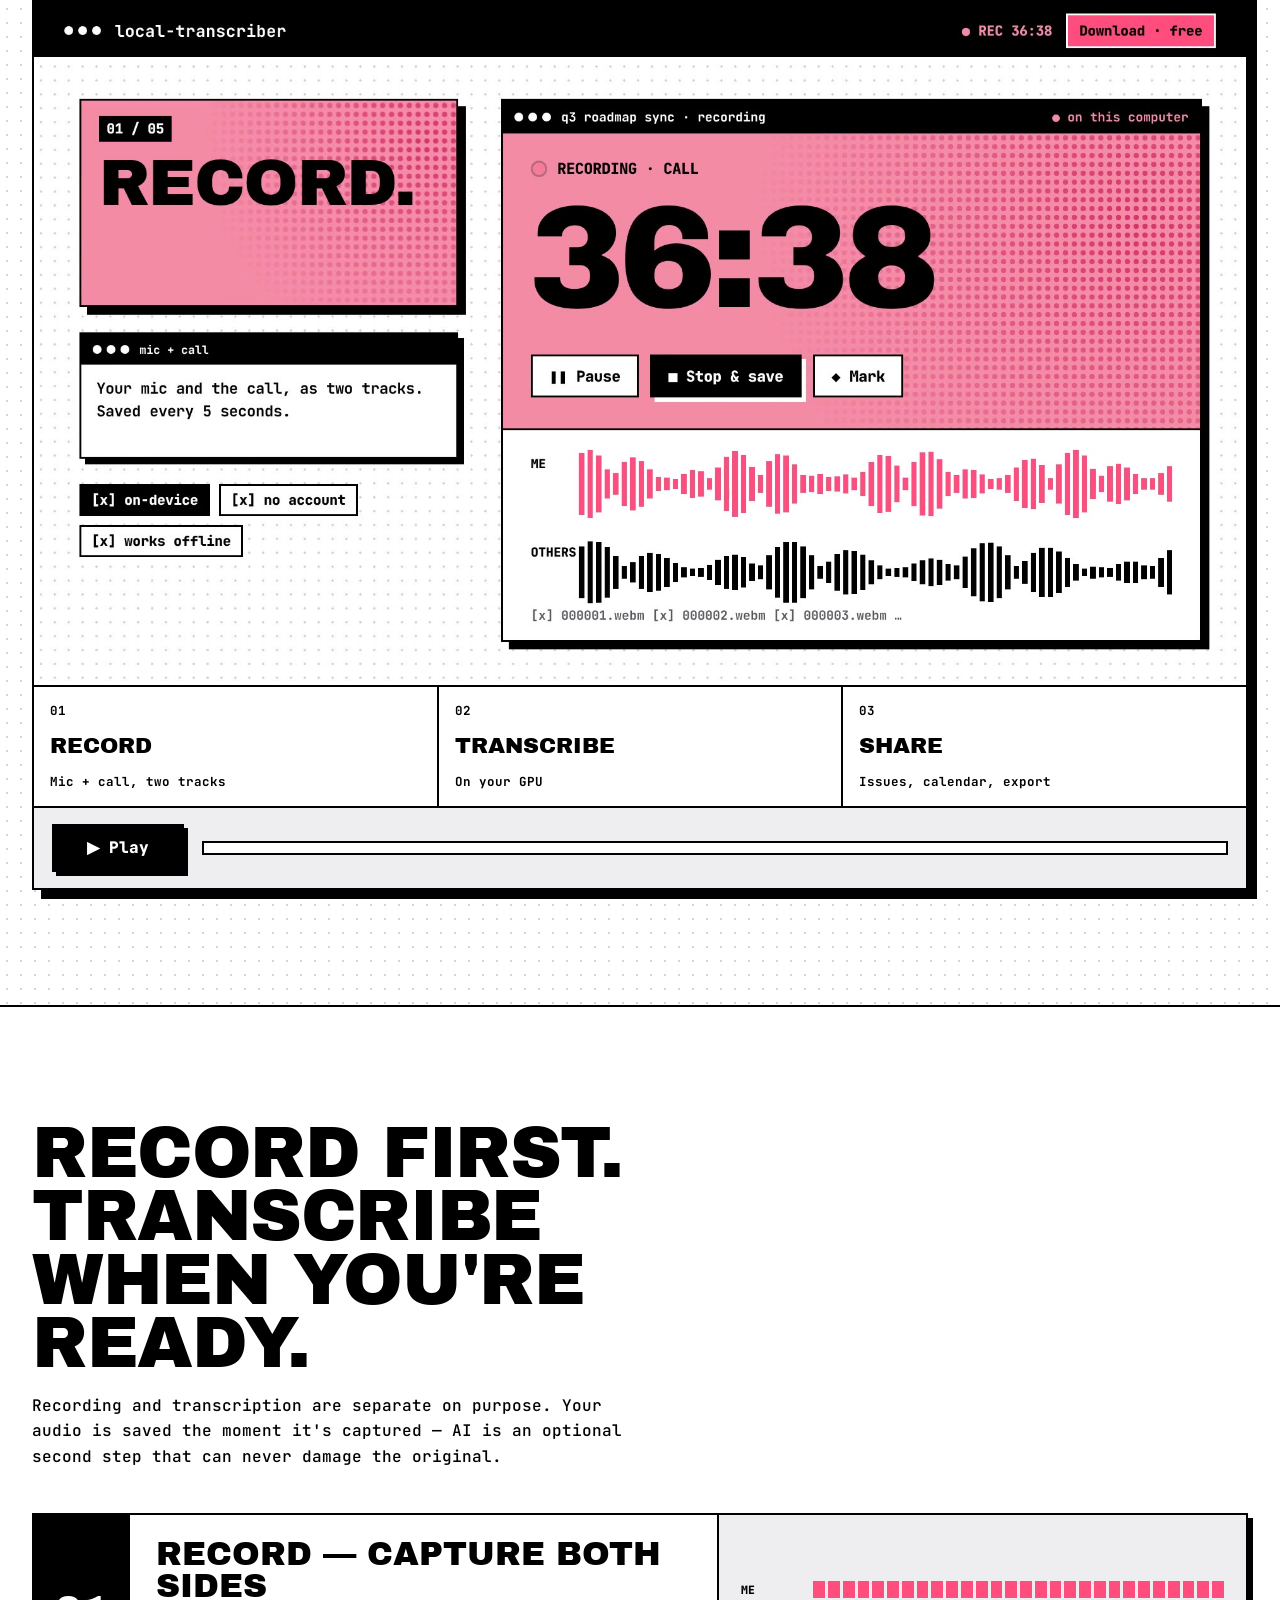
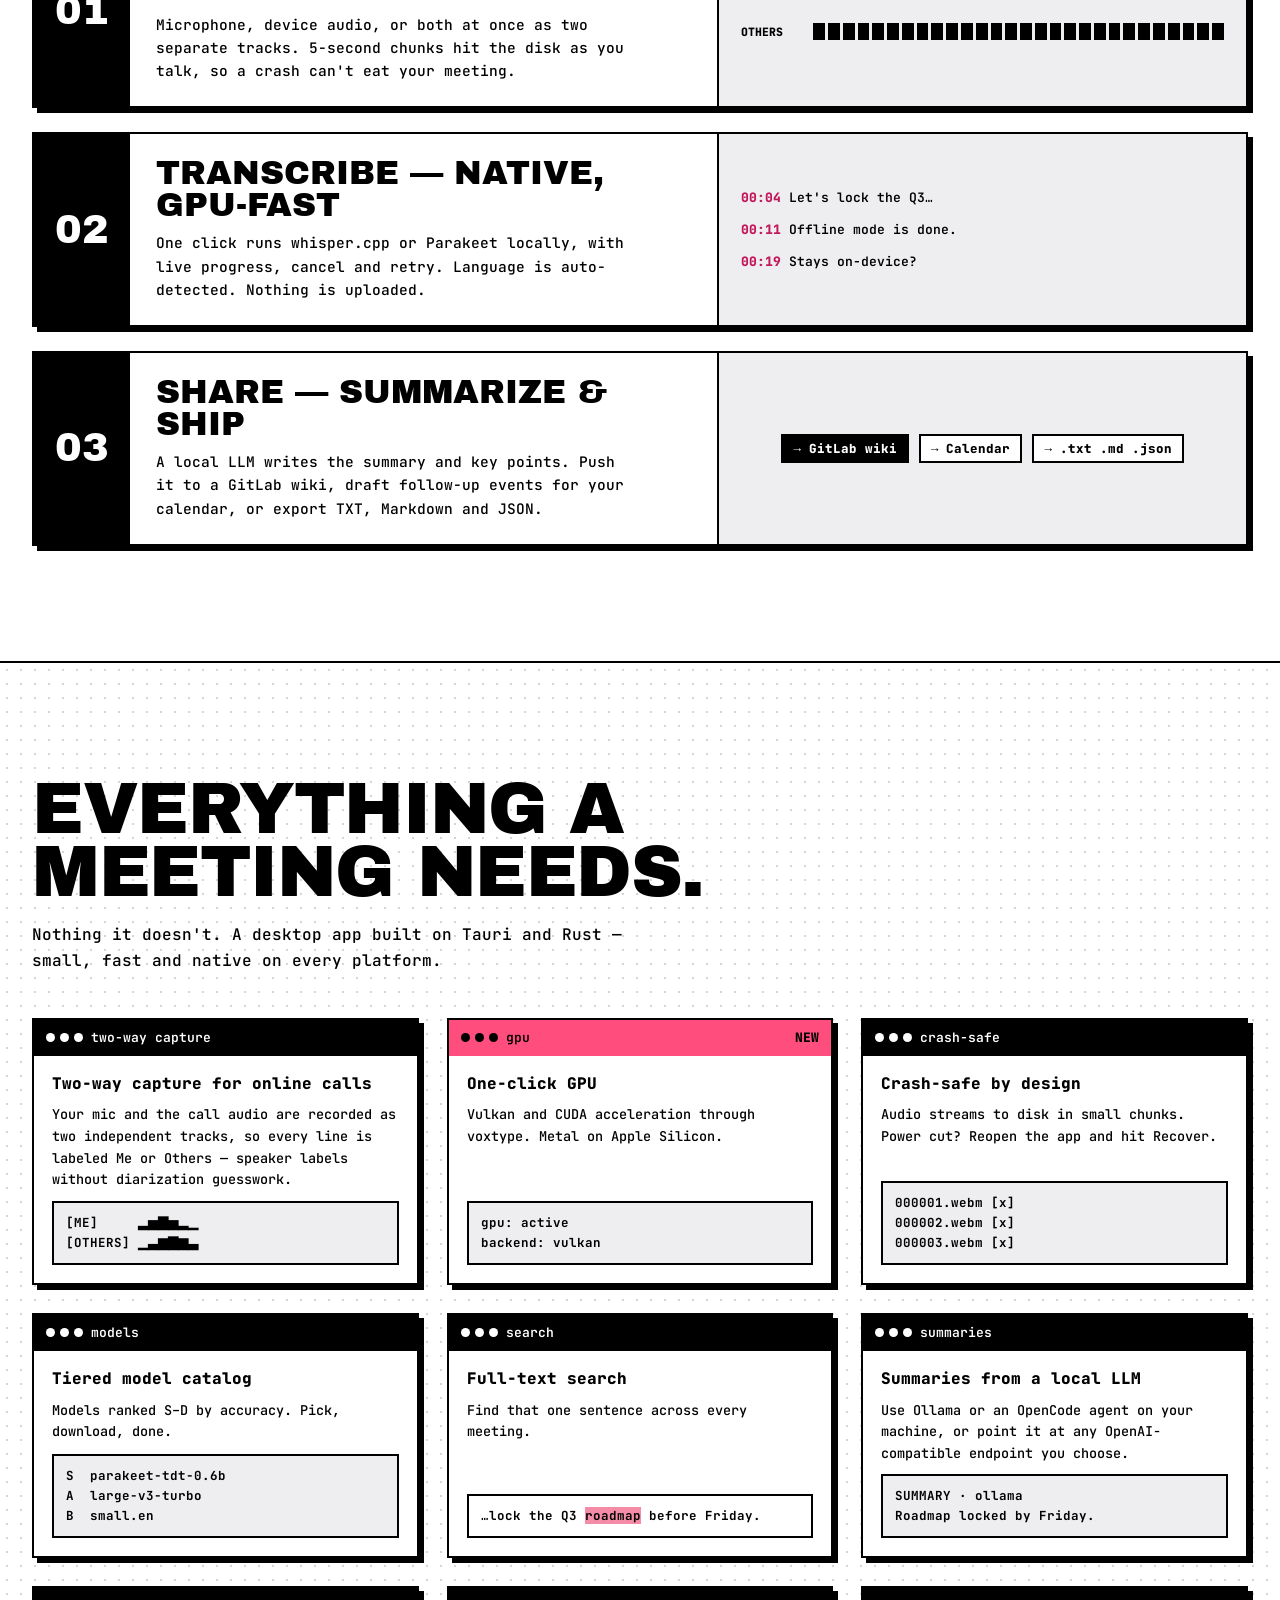
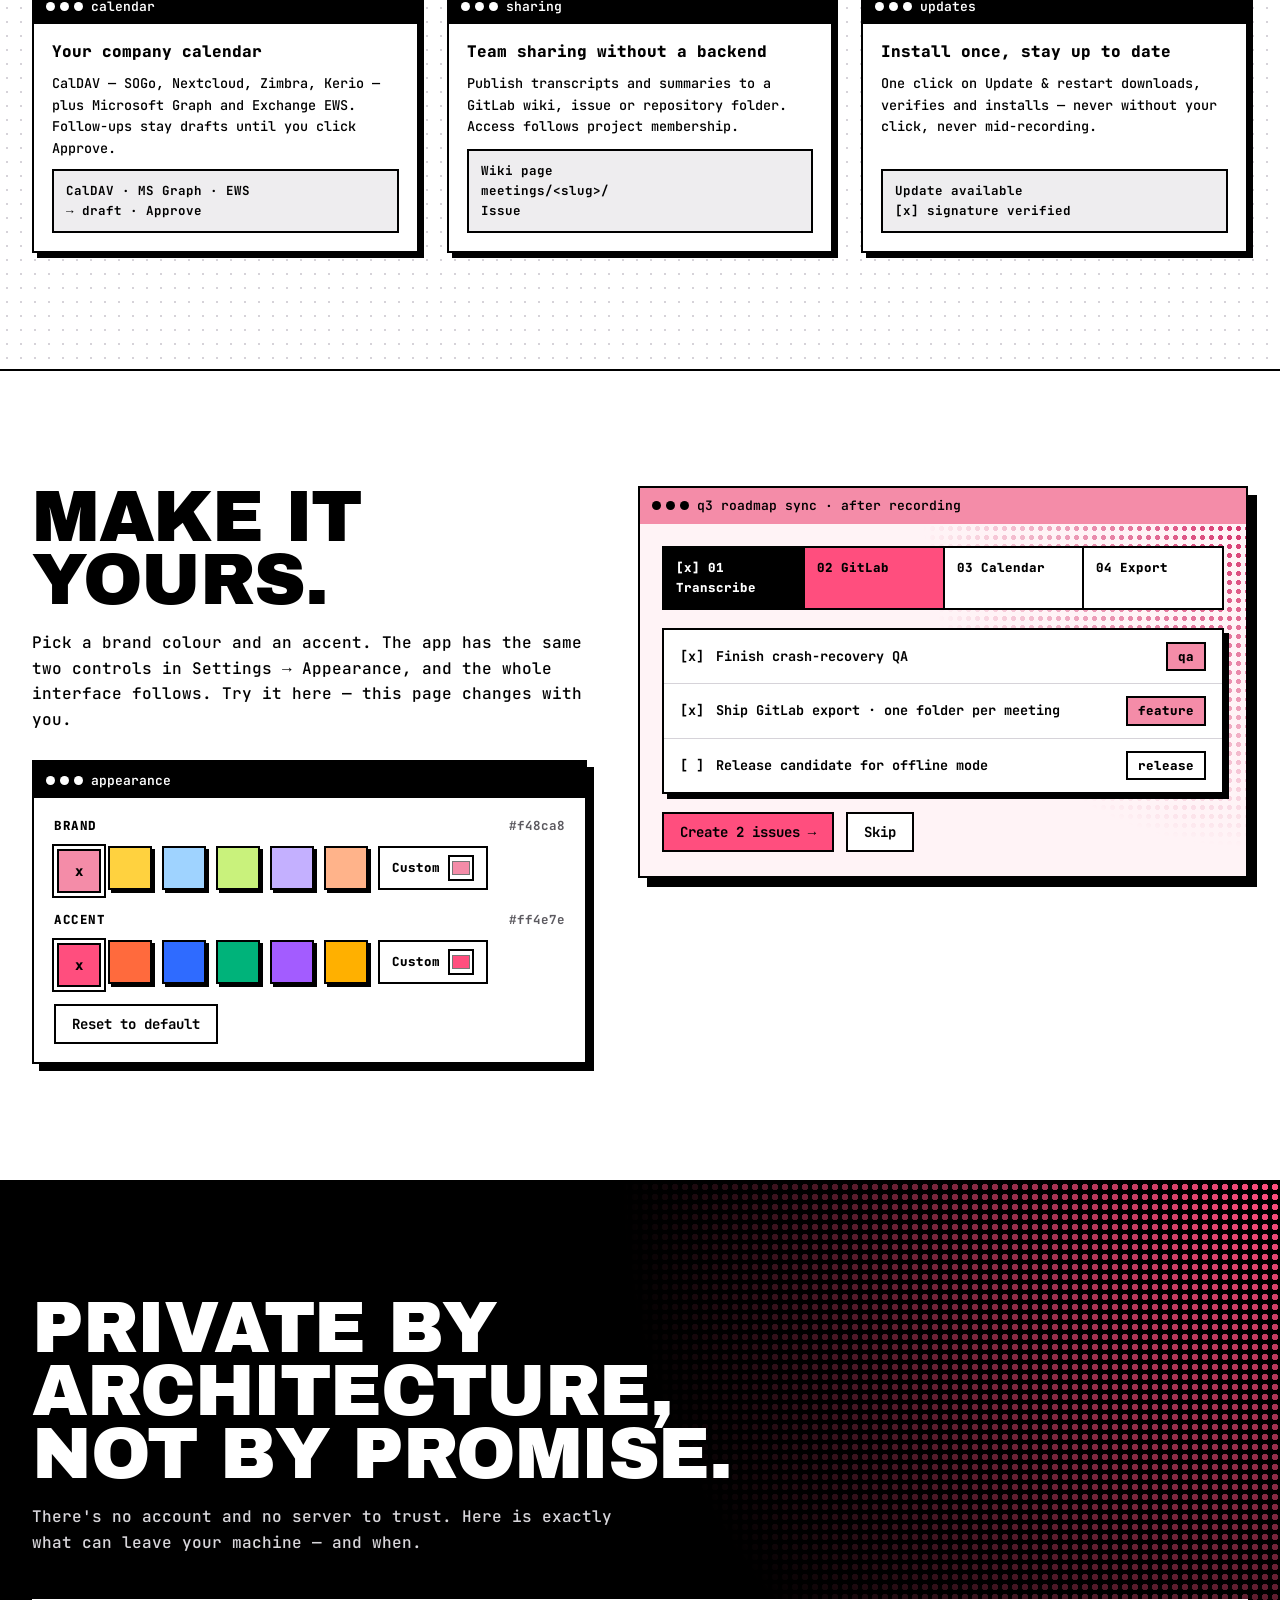
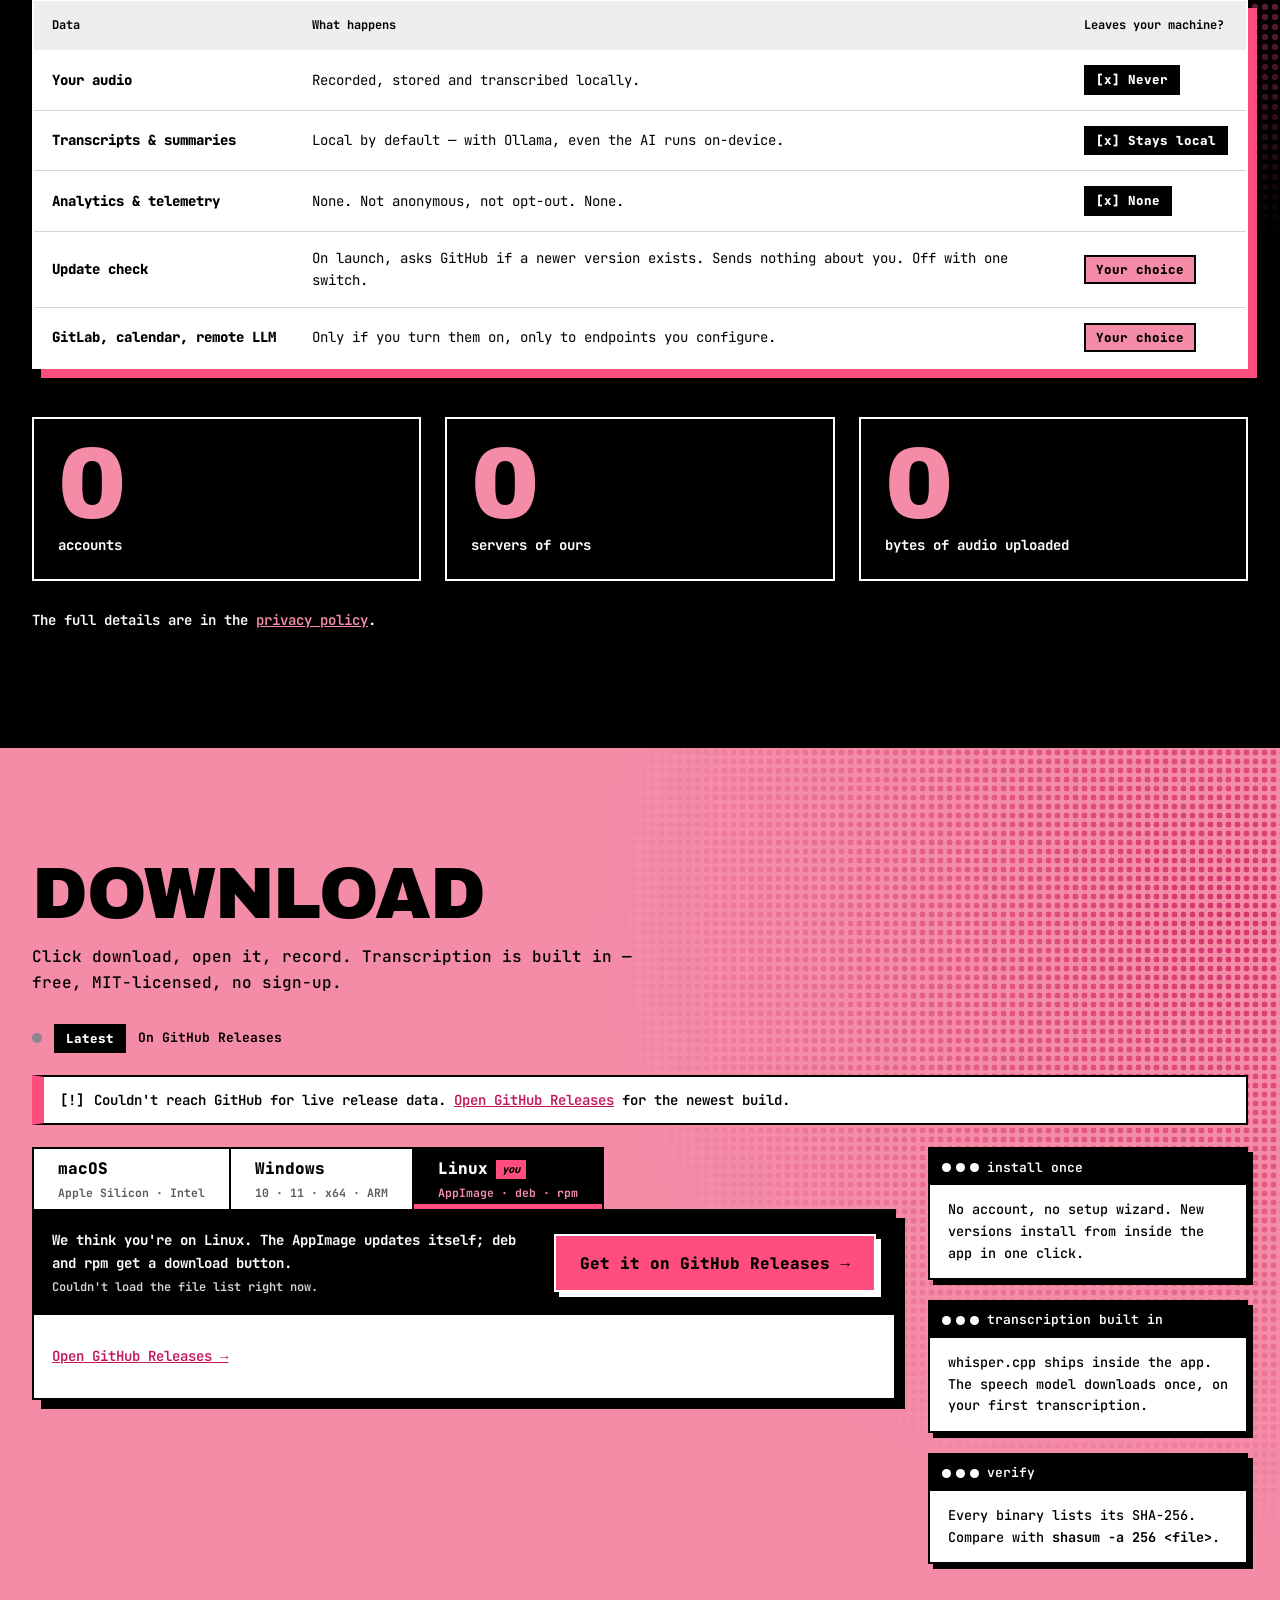
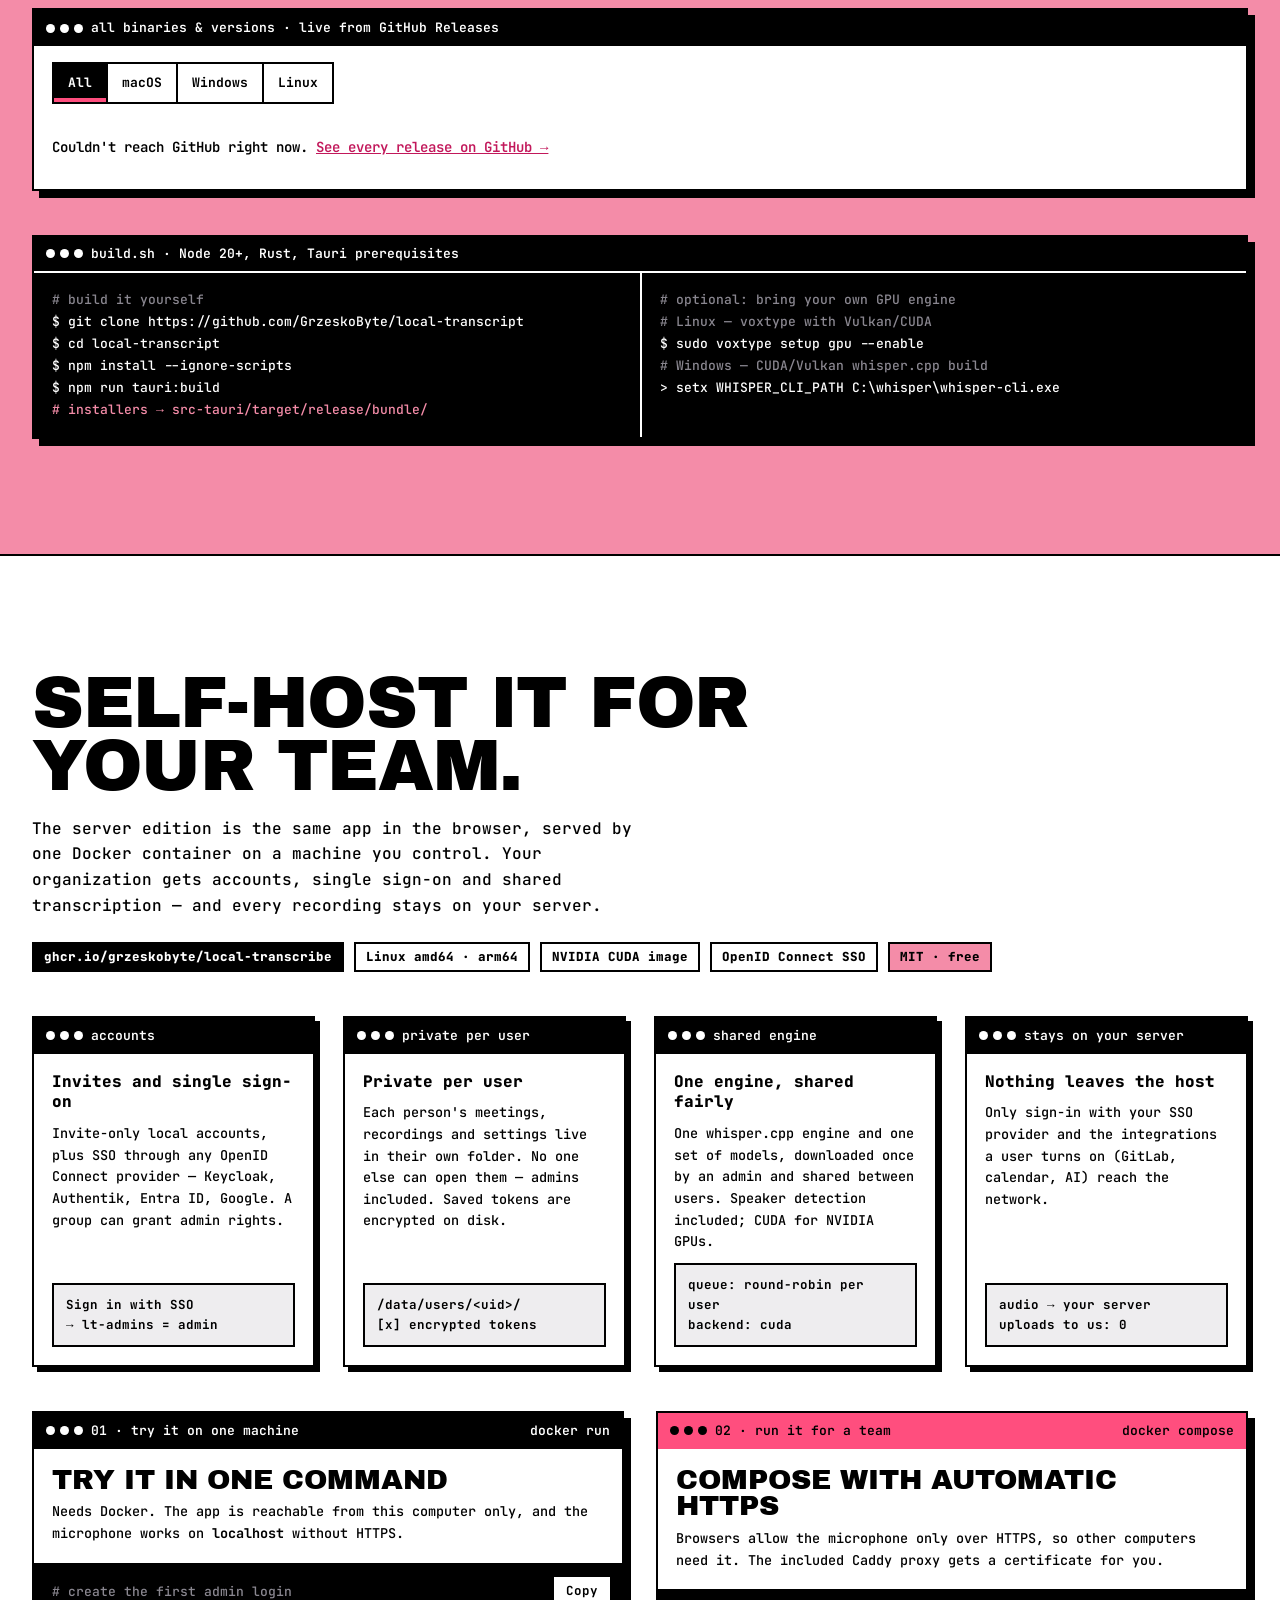
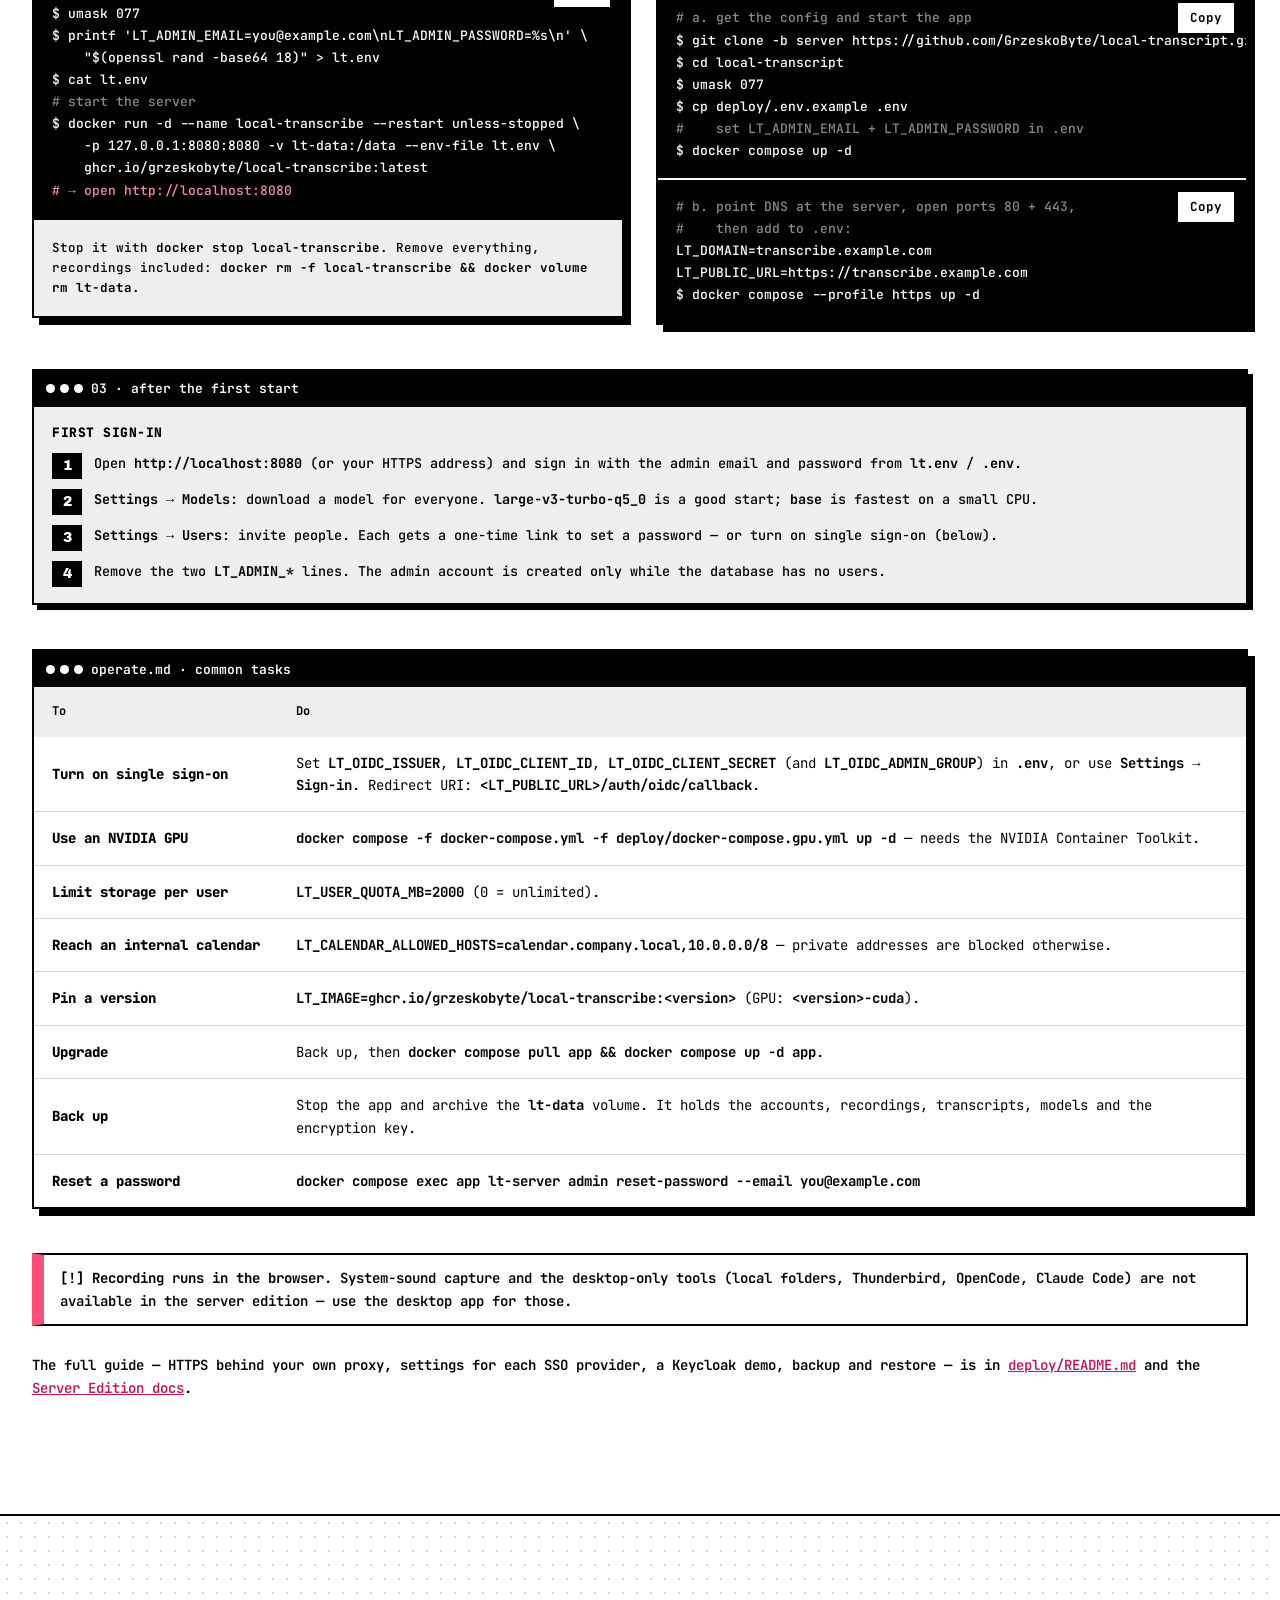
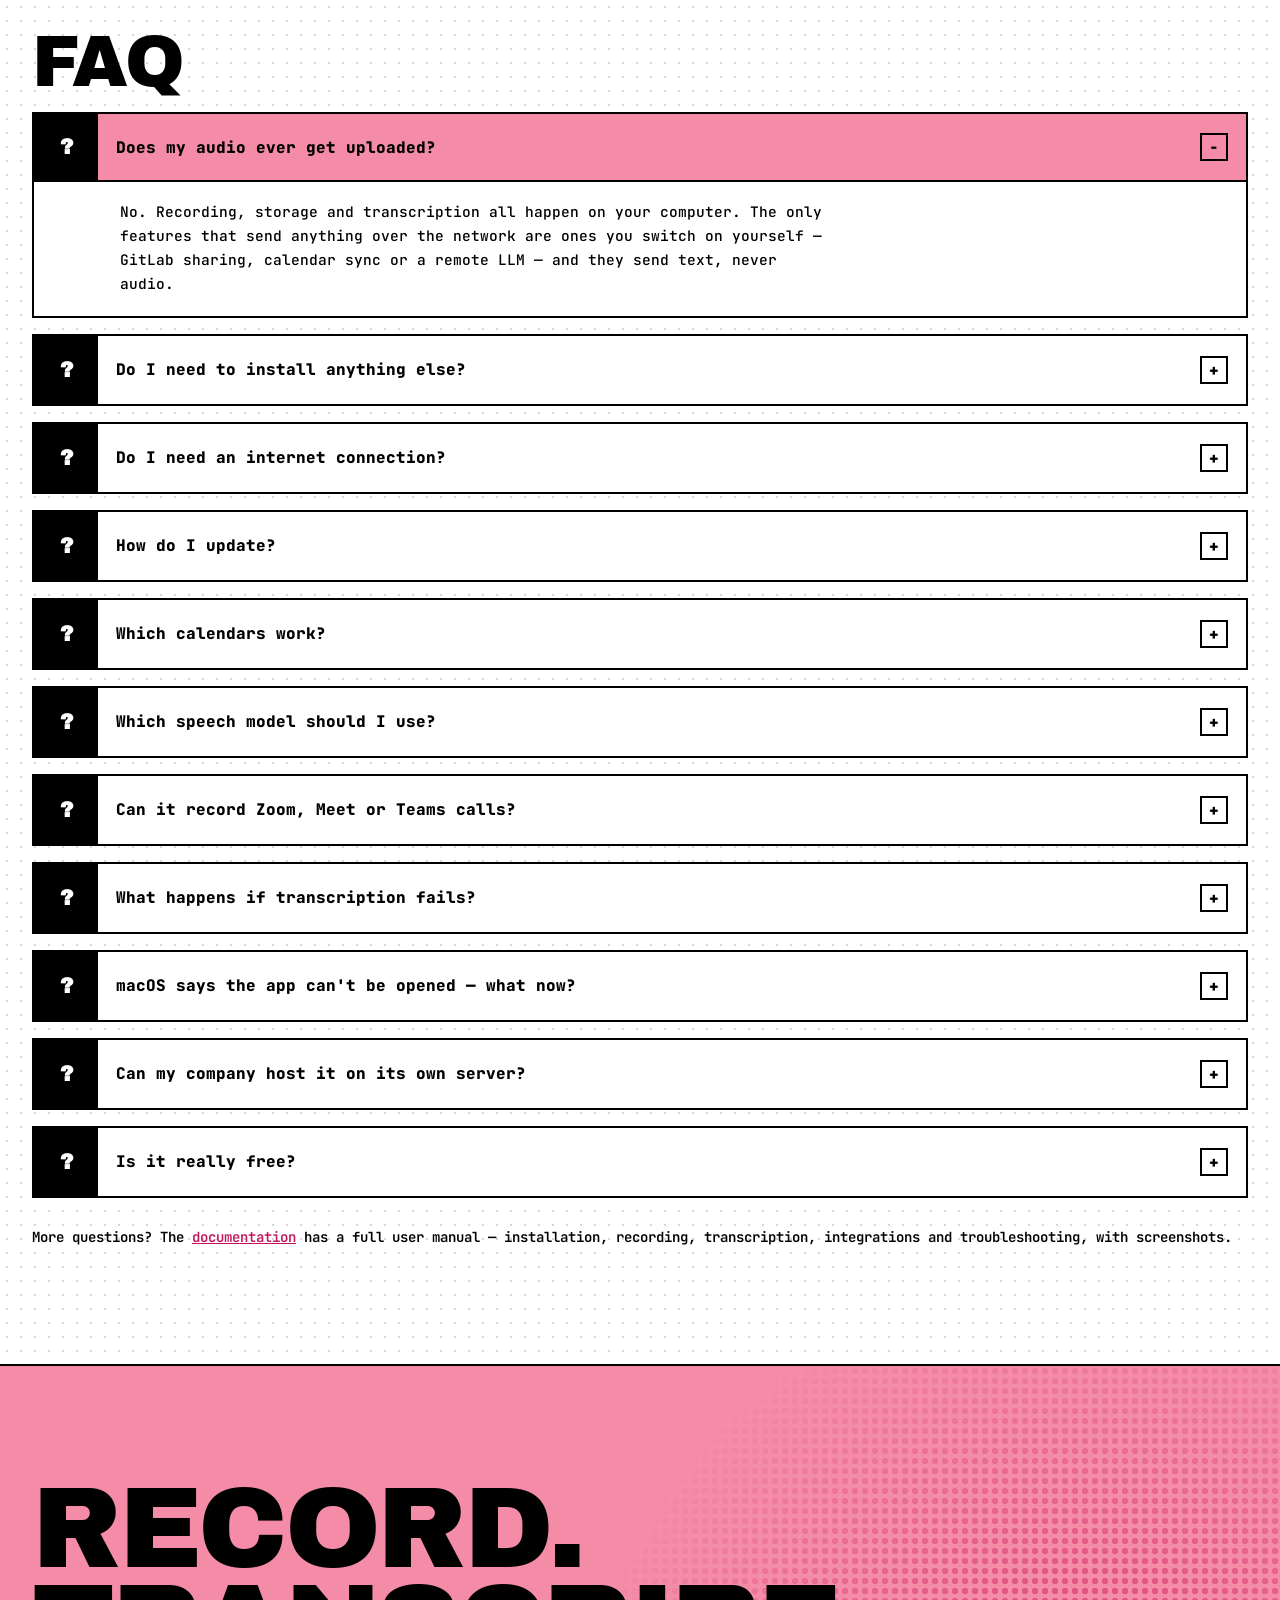
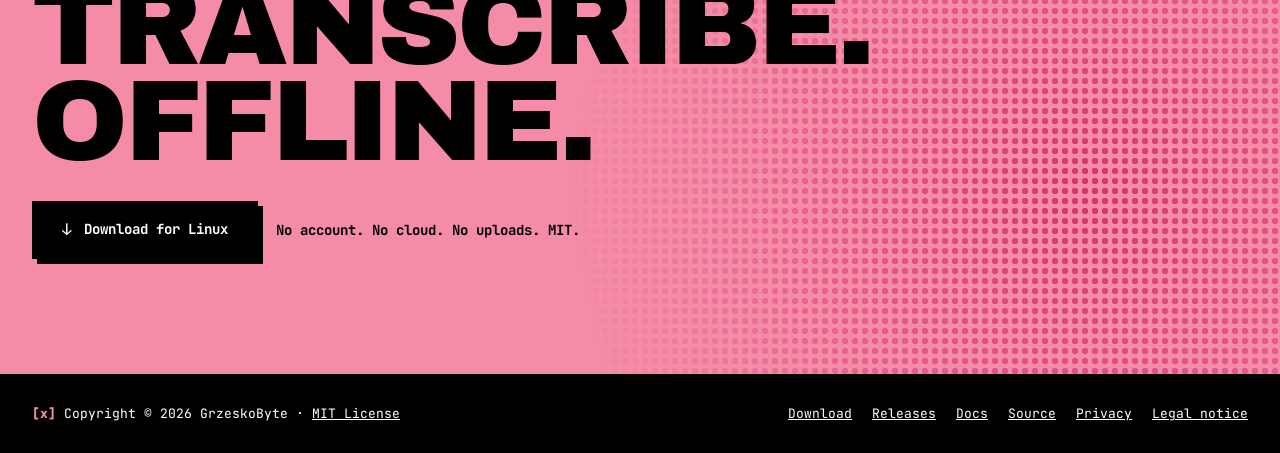
==== commit 4c120d80: "Add a self-host section for the Docker server edition New #server section with the one-machine docke" ====
--- a/index.html
+++ b/index.html
@@ -29,9 +29,10 @@
       <a class="nl" href="#how">How it works</a>
       <a class="nl" href="#features">Features</a>
       <a class="nl" href="#privacy">Privacy</a>
+      <a class="nl" href="#server">Self-host</a>
       <a class="nl x" href="#releases-all">All versions</a>
-      <a class="nl" href="#faq">FAQ</a>
-      <a class="nl" href="https://github.com/GrzeskoByte/local-transcript-landing/wiki" target="_blank" rel="noopener">Docs</a>
+      <a class="nl y" href="#faq">FAQ</a>
+      <a class="nl y" href="https://github.com/GrzeskoByte/local-transcript-landing/wiki" target="_blank" rel="noopener">Docs</a>
       <a class="nl x" href="https://github.com/GrzeskoByte/local-transcript" target="_blank" rel="noopener">GitHub</a>
     </span>
     <span class="topbar-fill" aria-hidden="true"></span>
@@ -289,6 +290,105 @@
   </div>
 </section>
 
+<!-- ============ SELF-HOST (server edition) ============ -->
+<section id="server" class="sec" aria-labelledby="srvH">
+  <div class="wrap">
+    <h2 class="h2" id="srvH">Self-host it for your team.</h2>
+    <p class="intro">The server edition is the same app in the browser, served by one Docker container on a machine you control. Your organization gets accounts, single sign-on and shared transcription — and every recording stays on your server.</p>
+    <ul class="tags srv-tags"><li class="tag k">ghcr.io/grzeskobyte/local-transcribe</li><li class="tag">Linux amd64 · arm64</li><li class="tag">NVIDIA CUDA image</li><li class="tag">OpenID Connect SSO</li><li class="tag p">MIT · free</li></ul>
+
+    <div class="feat srv-feat">
+      <article class="win"><div class="bar"><span class="dots" aria-hidden="true"><i></i><i></i><i></i></span><span class="t">accounts</span></div><div class="bd"><h3>Invites and single sign-on</h3><p>Invite-only local accounts, plus SSO through any OpenID Connect provider — Keycloak, Authentik, Entra ID, Google. A group can grant admin rights.</p><div class="mini" aria-hidden="true">Sign in with SSO
+→ lt-admins = admin</div></div></article>
+      <article class="win"><div class="bar"><span class="dots" aria-hidden="true"><i></i><i></i><i></i></span><span class="t">private per user</span></div><div class="bd"><h3>Private per user</h3><p>Each person's meetings, recordings and settings live in their own folder. No one else can open them — admins included. Saved tokens are encrypted on disk.</p><div class="mini" aria-hidden="true">/data/users/&lt;uid&gt;/
+[x] encrypted tokens</div></div></article>
+      <article class="win"><div class="bar"><span class="dots" aria-hidden="true"><i></i><i></i><i></i></span><span class="t">shared engine</span></div><div class="bd"><h3>One engine, shared fairly</h3><p>One whisper.cpp engine and one set of models, downloaded once by an admin and shared between users. Speaker detection included; CUDA for NVIDIA GPUs.</p><div class="mini" aria-hidden="true">queue: round-robin per user
+backend: cuda</div></div></article>
+      <article class="win"><div class="bar"><span class="dots" aria-hidden="true"><i></i><i></i><i></i></span><span class="t">stays on your server</span></div><div class="bd"><h3>Nothing leaves the host</h3><p>Only sign-in with your SSO provider and the integrations a user turns on (GitLab, calendar, AI) reach the network.</p><div class="mini" aria-hidden="true">audio → your server
+uploads to us: 0</div></div></article>
+    </div>
+
+    <div class="srv-grid">
+      <section class="win sh-lg srv-step" aria-labelledby="srv1H">
+        <div class="bar"><span class="dots" aria-hidden="true"><i></i><i></i><i></i></span><span class="t">01 · try it on one machine</span><span class="r">docker run</span></div>
+        <div class="body"><h3 id="srv1H">Try it in one command</h3><p>Needs Docker. The app is reachable from this computer only, and the microphone works on <code>localhost</code> without HTTPS.</p></div>
+        <div class="codebox">
+<pre class="code"><span class="c"># create the first admin login</span>
+$ umask 077
+$ printf 'LT_ADMIN_EMAIL=you@example.com\nLT_ADMIN_PASSWORD=%s\n' \
+    "$(openssl rand -base64 18)" &gt; lt.env
+$ cat lt.env
+<span class="c"># start the server</span>
+$ docker run -d --name local-transcribe --restart unless-stopped \
+    -p 127.0.0.1:8080:8080 -v lt-data:/data --env-file lt.env \
+    ghcr.io/grzeskobyte/local-transcribe:latest
+<span class="p"># → open http://localhost:8080</span></pre>
+          <button class="btn btn-sm" data-copy="umask 077&#10;printf 'LT_ADMIN_EMAIL=you@example.com\nLT_ADMIN_PASSWORD=%s\n' &quot;$(openssl rand -base64 18)&quot; &gt; lt.env&#10;cat lt.env&#10;docker run -d --name local-transcribe --restart unless-stopped \&#10;  -p 127.0.0.1:8080:8080 -v lt-data:/data --env-file lt.env \&#10;  ghcr.io/grzeskobyte/local-transcribe:latest" aria-label="Copy the one-machine commands">Copy</button>
+        </div>
+        <div class="body srv-foot"><p>Stop it with <code>docker stop local-transcribe</code>. Remove everything, recordings included: <code>docker rm -f local-transcribe &amp;&amp; docker volume rm lt-data</code>.</p></div>
+      </section>
+
+      <section class="win sh-lg srv-step" aria-labelledby="srv2H">
+        <div class="bar hot"><span class="dots" aria-hidden="true"><i></i><i></i><i></i></span><span class="t">02 · run it for a team</span><span class="r">docker compose</span></div>
+        <div class="body"><h3 id="srv2H">Compose with automatic HTTPS</h3><p>Browsers allow the microphone only over HTTPS, so other computers need it. The included Caddy proxy gets a certificate for you.</p></div>
+        <div class="codebox">
+<pre class="code"><span class="c"># a. get the config and start the app</span>
+$ git clone -b server https://github.com/GrzeskoByte/local-transcript.git
+$ cd local-transcript
+$ umask 077
+$ cp deploy/.env.example .env
+<span class="c">#    set LT_ADMIN_EMAIL + LT_ADMIN_PASSWORD in .env</span>
+$ docker compose up -d</pre>
+          <button class="btn btn-sm" data-copy="git clone -b server https://github.com/GrzeskoByte/local-transcript.git&#10;cd local-transcript&#10;umask 077&#10;cp deploy/.env.example .env&#10;docker compose up -d" aria-label="Copy the Compose commands">Copy</button>
+        </div>
+        <div class="codebox">
+<pre class="code"><span class="c"># b. point DNS at the server, open ports 80 + 443,</span>
+<span class="c">#    then add to .env:</span>
+LT_DOMAIN=transcribe.example.com
+LT_PUBLIC_URL=https://transcribe.example.com
+$ docker compose --profile https up -d</pre>
+          <button class="btn btn-sm" data-copy="docker compose --profile https up -d" aria-label="Copy the HTTPS command">Copy</button>
+        </div>
+      </section>
+    </div>
+
+    <section class="win sh-md block srv-first" aria-labelledby="srv3H">
+      <div class="bar"><span class="dots" aria-hidden="true"><i></i><i></i><i></i></span><span class="t">03 · after the first start</span></div>
+      <div class="install">
+        <h3 id="srv3H">First sign-in</h3>
+        <ol>
+          <li><span>Open <code>http://localhost:8080</code> (or your HTTPS address) and sign in with the admin email and password from <code>lt.env</code> / <code>.env</code>.</span></li>
+          <li><span><b>Settings → Models</b>: download a model for everyone. <code>large-v3-turbo-q5_0</code> is a good start; <code>base</code> is fastest on a small CPU.</span></li>
+          <li><span><b>Settings → Users</b>: invite people. Each gets a one-time link to set a password — or turn on single sign-on (below).</span></li>
+          <li><span>Remove the two <code>LT_ADMIN_*</code> lines. The admin account is created only while the database has no users.</span></li>
+        </ol>
+      </div>
+    </section>
+
+    <section class="win sh-lg block srv-ops" aria-labelledby="srv4H">
+      <div class="bar"><span class="dots" aria-hidden="true"><i></i><i></i><i></i></span><span class="t" id="srv4H">operate.md · common tasks</span></div>
+      <div class="srv-tbl">
+        <table class="ptbl">
+          <thead><tr><th scope="col">To</th><th scope="col">Do</th></tr></thead>
+          <tbody>
+            <tr><th scope="row">Turn on single sign-on</th><td>Set <code>LT_OIDC_ISSUER</code>, <code>LT_OIDC_CLIENT_ID</code>, <code>LT_OIDC_CLIENT_SECRET</code> (and <code>LT_OIDC_ADMIN_GROUP</code>) in <code>.env</code>, or use <b>Settings → Sign-in</b>. Redirect URI: <code>&lt;LT_PUBLIC_URL&gt;/auth/oidc/callback</code>.</td></tr>
+            <tr><th scope="row">Use an NVIDIA GPU</th><td><code>docker compose -f docker-compose.yml -f deploy/docker-compose.gpu.yml up -d</code> — needs the NVIDIA Container Toolkit.</td></tr>
+            <tr><th scope="row">Limit storage per user</th><td><code>LT_USER_QUOTA_MB=2000</code> (0 = unlimited).</td></tr>
+            <tr><th scope="row">Reach an internal calendar</th><td><code>LT_CALENDAR_ALLOWED_HOSTS=calendar.company.local,10.0.0.0/8</code> — private addresses are blocked otherwise.</td></tr>
+            <tr><th scope="row">Pin a version</th><td><code>LT_IMAGE=ghcr.io/grzeskobyte/local-transcribe:&lt;version&gt;</code> (GPU: <code>&lt;version&gt;-cuda</code>).</td></tr>
+            <tr><th scope="row">Upgrade</th><td>Back up, then <code>docker compose pull app &amp;&amp; docker compose up -d app</code>.</td></tr>
+            <tr><th scope="row">Back up</th><td>Stop the app and archive the <code>lt-data</code> volume. It holds the accounts, recordings, transcripts, models and the encryption key.</td></tr>
+            <tr><th scope="row">Reset a password</th><td><code>docker compose exec app lt-server admin reset-password --email you@example.com</code></td></tr>
+          </tbody>
+        </table>
+      </div>
+    </section>
+
+    <div class="dl-note srv-note"><span><b>[!] Recording runs in the browser.</b> System-sound capture and the desktop-only tools (local folders, Thunderbird, OpenCode, Claude Code) are not available in the server edition — use the desktop app for those.</span></div>
+    <p class="more">The full guide — HTTPS behind your own proxy, settings for each SSO provider, a Keycloak demo, backup and restore — is in <a href="https://github.com/GrzeskoByte/local-transcript/blob/server/deploy/README.md" target="_blank" rel="noopener">deploy/README.md</a> and the <a href="https://github.com/GrzeskoByte/local-transcript-landing/wiki/Server-Edition" target="_blank" rel="noopener">Server Edition docs</a>.</p>
+  </div>
+</section>
+
 <!-- ============ FAQ ============ -->
 <section id="faq" class="sec dotted" aria-labelledby="faqH">
   <div class="wrap">
@@ -303,6 +403,7 @@
       <details><summary><span class="q" aria-hidden="true">?</span>Can it record Zoom, Meet or Teams calls?<span class="tg" aria-hidden="true"></span></summary><div class="a"><p>Yes — choose <b>Mic + Device</b> and share the call's tab or window when asked. Your voice and the call are saved as separate tracks. Device-audio availability depends on your OS, and headphones are recommended so the mic doesn't pick up the speakers.</p></div></details>
       <details><summary><span class="q" aria-hidden="true">?</span>What happens if transcription fails?<span class="tg" aria-hidden="true"></span></summary><div class="a"><p>Nothing bad. The recording is the source of truth and is never modified by transcription. You'll see "Your original recording is still safe." and a Retry button.</p></div></details>
       <details><summary><span class="q" aria-hidden="true">?</span>macOS says the app can't be opened — what now?<span class="tg" aria-hidden="true"></span></summary><div class="a"><p>Early builds may not be notarized yet. Right-click the app in Applications and choose <b>Open</b>, or run <code>xattr -dr com.apple.quarantine "/Applications/Local Transcribe.app"</code>.</p></div></details>
+      <details><summary><span class="q" aria-hidden="true">?</span>Can my company host it on its own server?<span class="tg" aria-hidden="true"></span></summary><div class="a"><p>Yes. The <a href="#server">server edition</a> runs the same app in the browser from one Docker container (<code>ghcr.io/grzeskobyte/local-transcribe</code>), with invite-only accounts, optional single sign-on through OpenID Connect, private storage for each user and one shared transcription engine — CPU or NVIDIA GPU. Recordings and transcripts stay on your server.</p></div></details>
       <details><summary><span class="q" aria-hidden="true">?</span>Is it really free?<span class="tg" aria-hidden="true"></span></summary><div class="a"><p>Yes. Local Transcriber is open source under the MIT license. No tiers, no trial, no account.</p></div></details>
     </div>
     <p class="more">More questions? The <a href="https://github.com/GrzeskoByte/local-transcript-landing/wiki" target="_blank" rel="noopener">documentation</a> has a full user manual — installation, recording, transcription, integrations and troubleshooting, with screenshots.</p>
--- a/styles.css
+++ b/styles.css
@@ -290,6 +290,25 @@
 .build-grid { display: grid; grid-template-columns: repeat(2, minmax(0, 1fr)); }
 .build-grid .code + .code { border-left: 2px solid var(--paper); }
 
+/* ---------- self-host (server edition) ---------- */
+.srv-tags { margin: -20px 0 44px; }
+.srv-tags .tag.k { white-space: normal; overflow-wrap: anywhere; }
+.srv-feat { grid-template-columns: repeat(4, minmax(0, 1fr)); }
+.srv-grid { display: grid; grid-template-columns: repeat(2, minmax(0, 1fr)); gap: 32px; align-items: start; margin-top: 44px; }
+.srv-step { min-width: 0; }
+.srv-step .body { padding: 18px; }
+.srv-step h3 { margin: 0 0 8px; font-family: var(--font-display); font-weight: 400; font-size: clamp(22px, 2.2vw, 30px); line-height: .95; text-transform: uppercase; }
+.srv-step .body code, .srv-ops code, .srv-first code { overflow-wrap: anywhere; }
+.codebox { position: relative; background: var(--ink); color: var(--paper); border-top: var(--frame-line); }
+.codebox + .codebox { border-top: 2px solid var(--paper); }
+.codebox .code { padding-right: 92px; }
+.codebox .btn { position: absolute; top: 10px; right: 10px; }
+.srv-step .srv-foot { border-top: var(--frame-line); background: var(--panel); font-size: 12.5px; }
+.srv-first .install { border-top: 0; }
+.srv-tbl { overflow-x: auto; }
+.srv-tbl .ptbl tbody th { width: 1%; }
+.srv-note { margin: 44px 0 0; }
+
 /* ---------- faq ---------- */
 .faq { display: flex; flex-direction: column; gap: 16px; }
 .faq details { border: var(--frame-line); background: var(--paper); }
@@ -337,15 +356,18 @@
 }
 
 /* ---------- responsive ---------- */
-@media (max-width: 1100px) { .navlinks .nl.x { display: none; } }
+@media (max-width: 1383px) { .navlinks .nl.x { display: none; } }
+@media (max-width: 1159px) { .navlinks .nl.y { display: none; } }
+@media (max-width: 1023px) { .navlinks { display: none; } }
 @media (max-width: 980px) {
   .feat { grid-template-columns: 1fr 1fr; }
   .mod { grid-template-columns: 72px minmax(0, 1fr); }
   .mod .vis { grid-column: 1 / -1; border-left: 0; border-top: var(--frame-line); }
   .yours { grid-template-columns: 1fr; }
   .build-grid { grid-template-columns: 1fr; }
+  .srv-grid { grid-template-columns: 1fr; }
+  .srv-feat { grid-template-columns: 1fr 1fr; }
   .build-grid .code + .code { border-left: 0; border-top: 2px solid var(--paper); }
-  .navlinks { display: none; }
 }
 @media (max-width: 640px) {
   html { scroll-padding-top: 72px; }
@@ -366,7 +388,8 @@
   .stack .win { position: static; width: 100%; }
   .stack .w2 { display: none; }
   .timer { font-size: 52px; }
-  .feat { grid-template-columns: 1fr; }
+  .feat, .srv-feat { grid-template-columns: 1fr; }
+  .codebox .code { padding-right: 18px; padding-top: 52px; }
   .mod .txt { padding: 18px; }
   .mod .no { font-size: 30px; }
   .phases .phase { padding: 10px; }
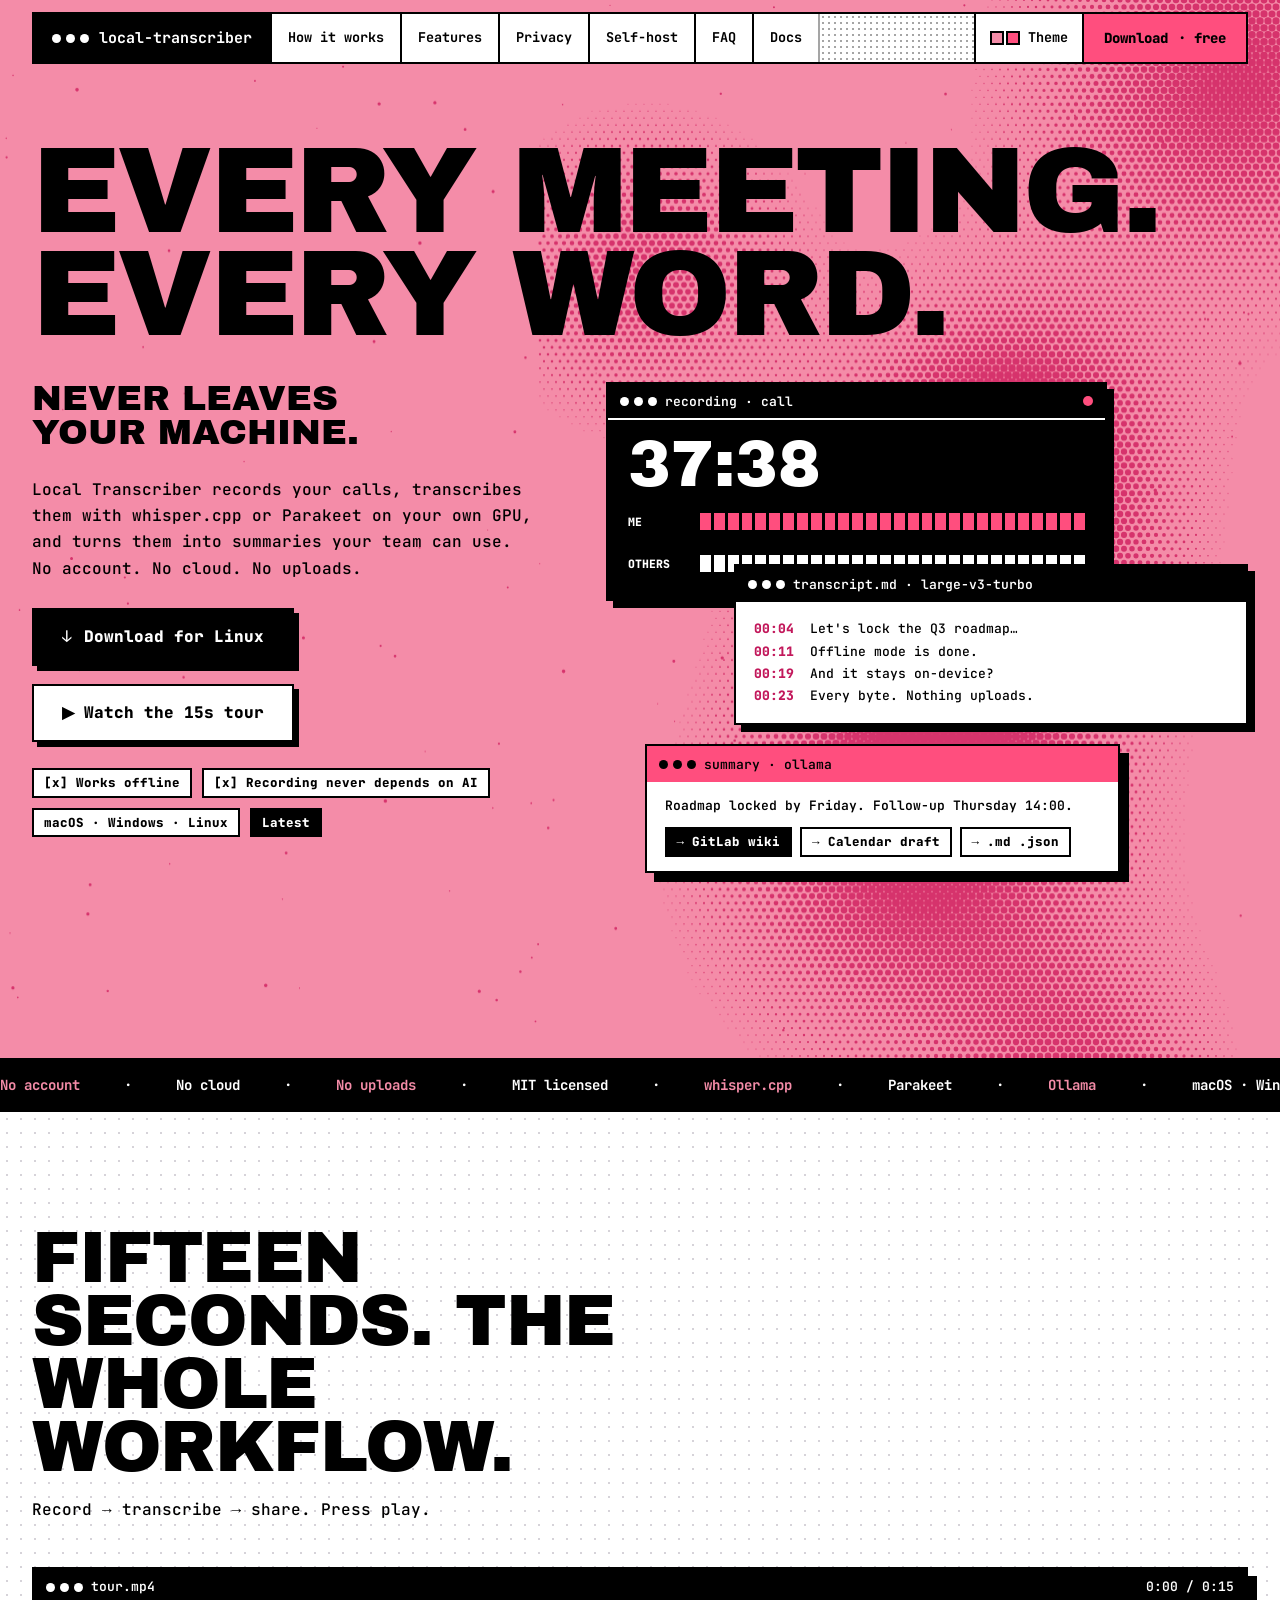
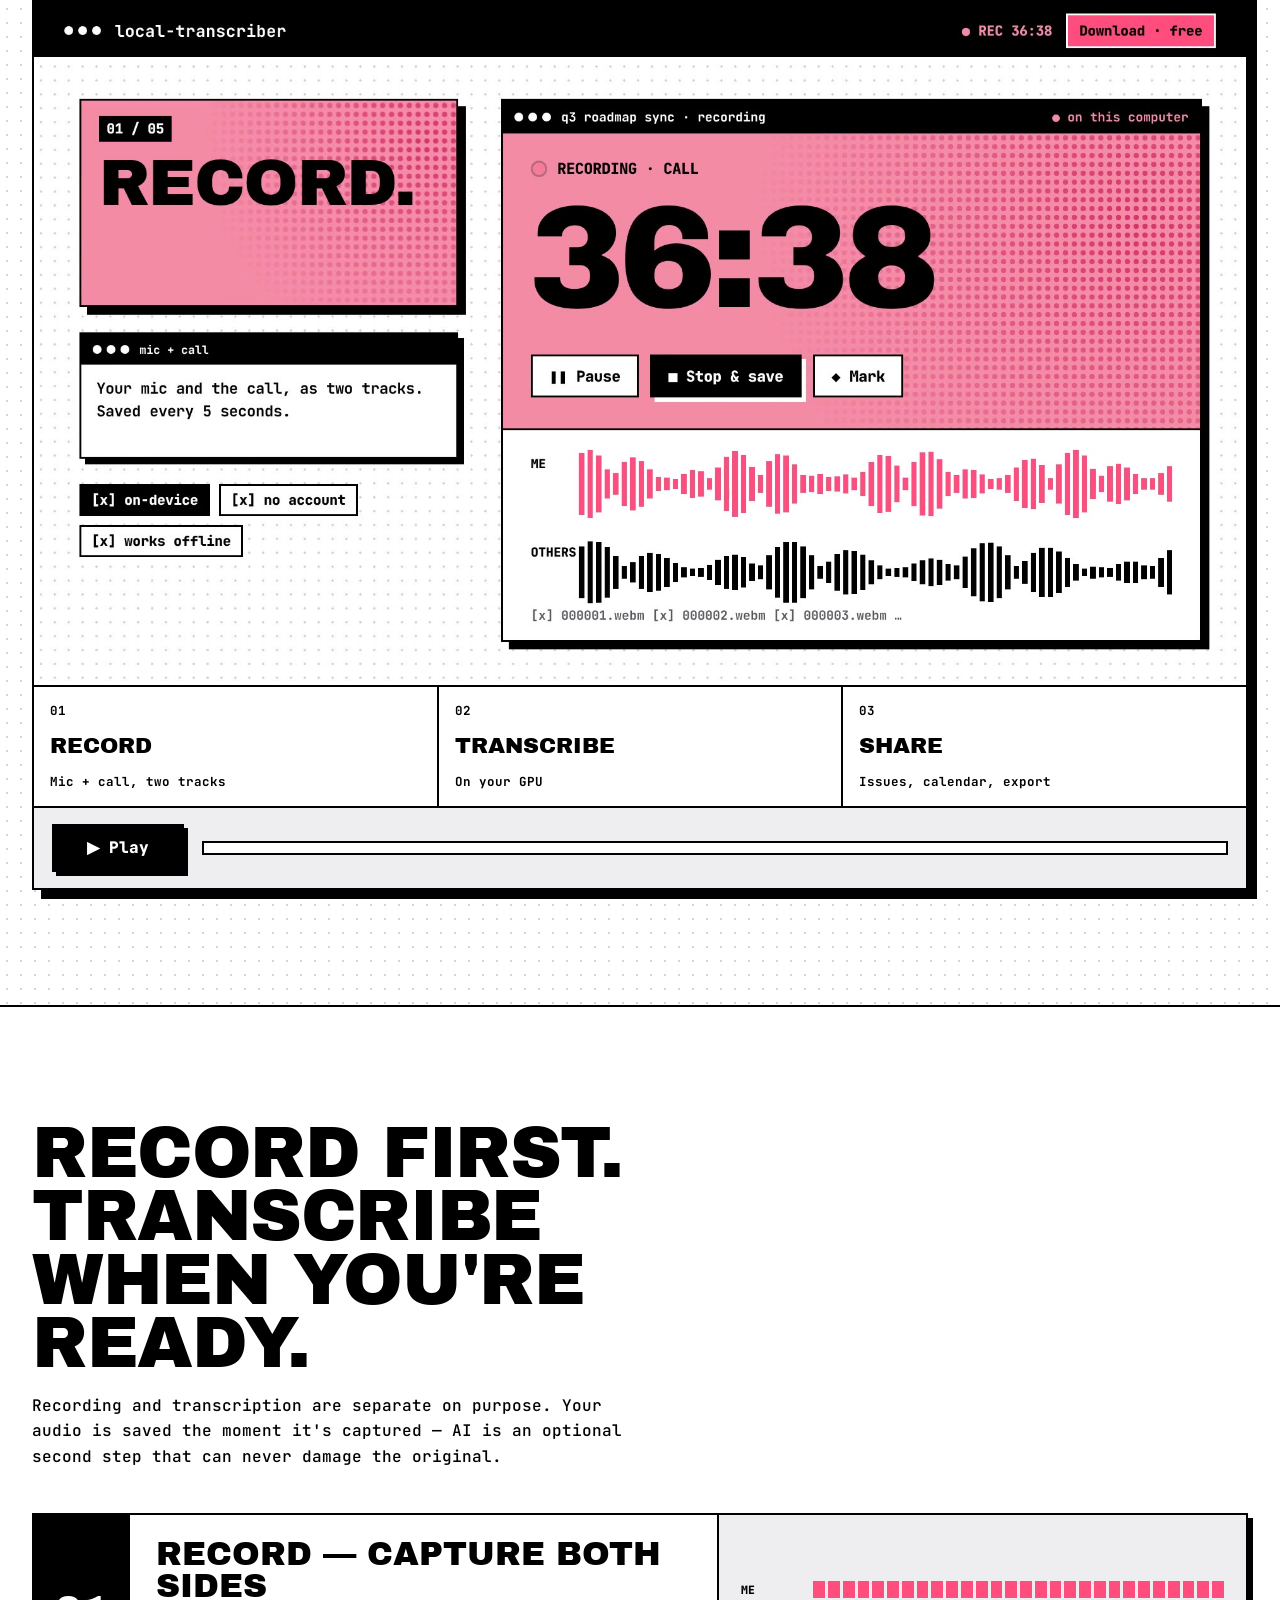
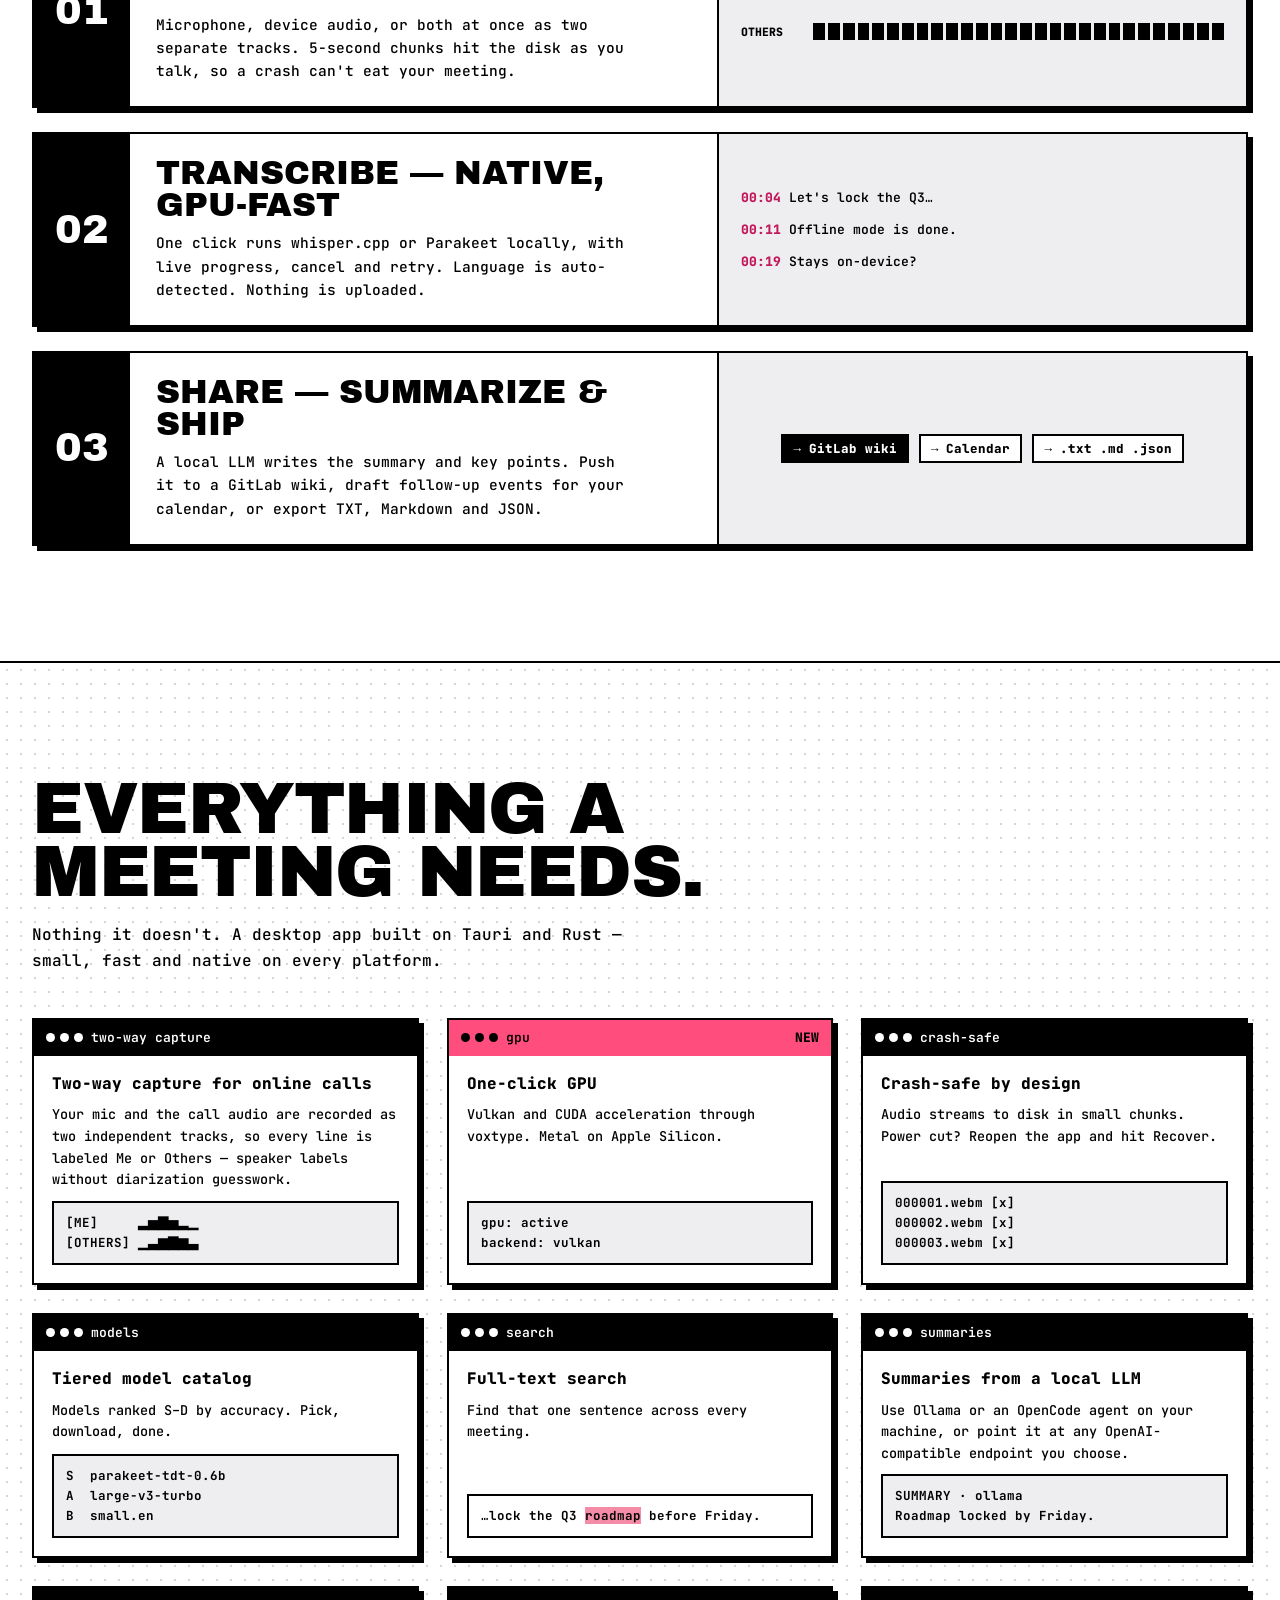
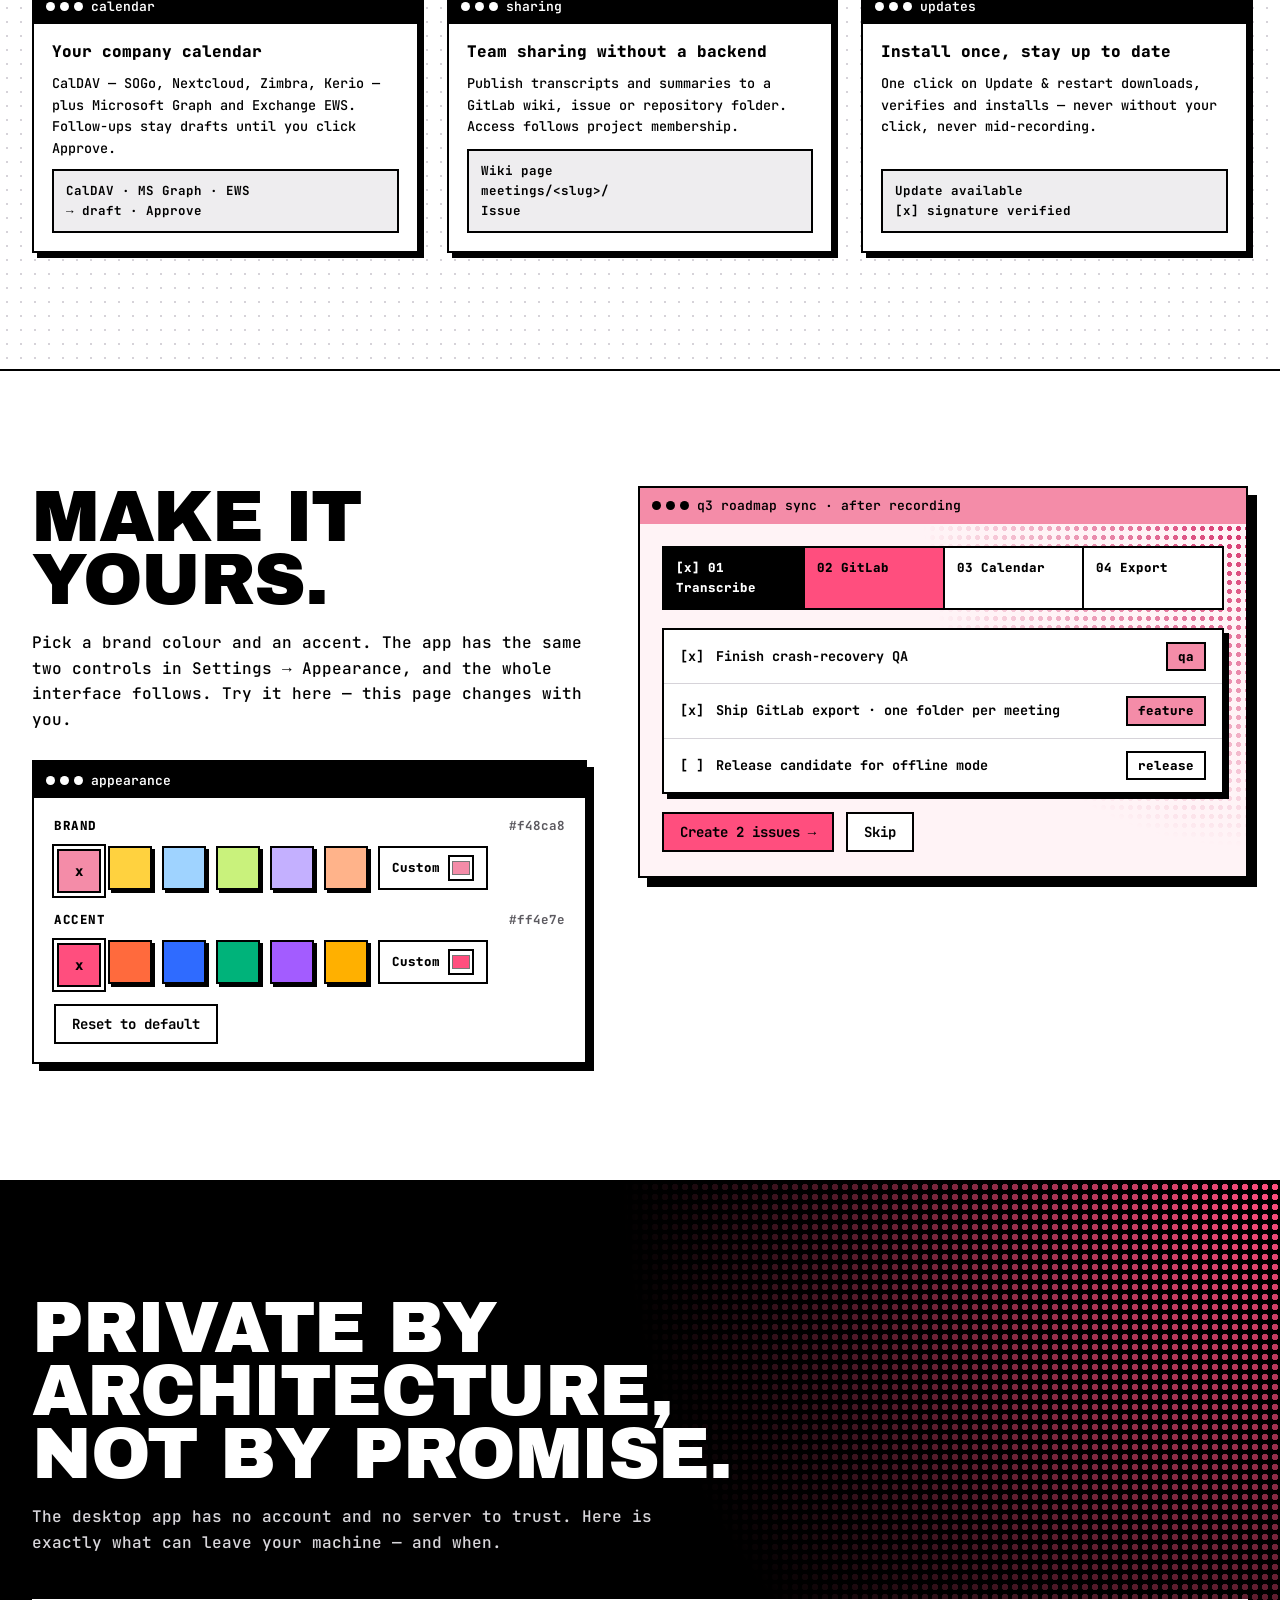
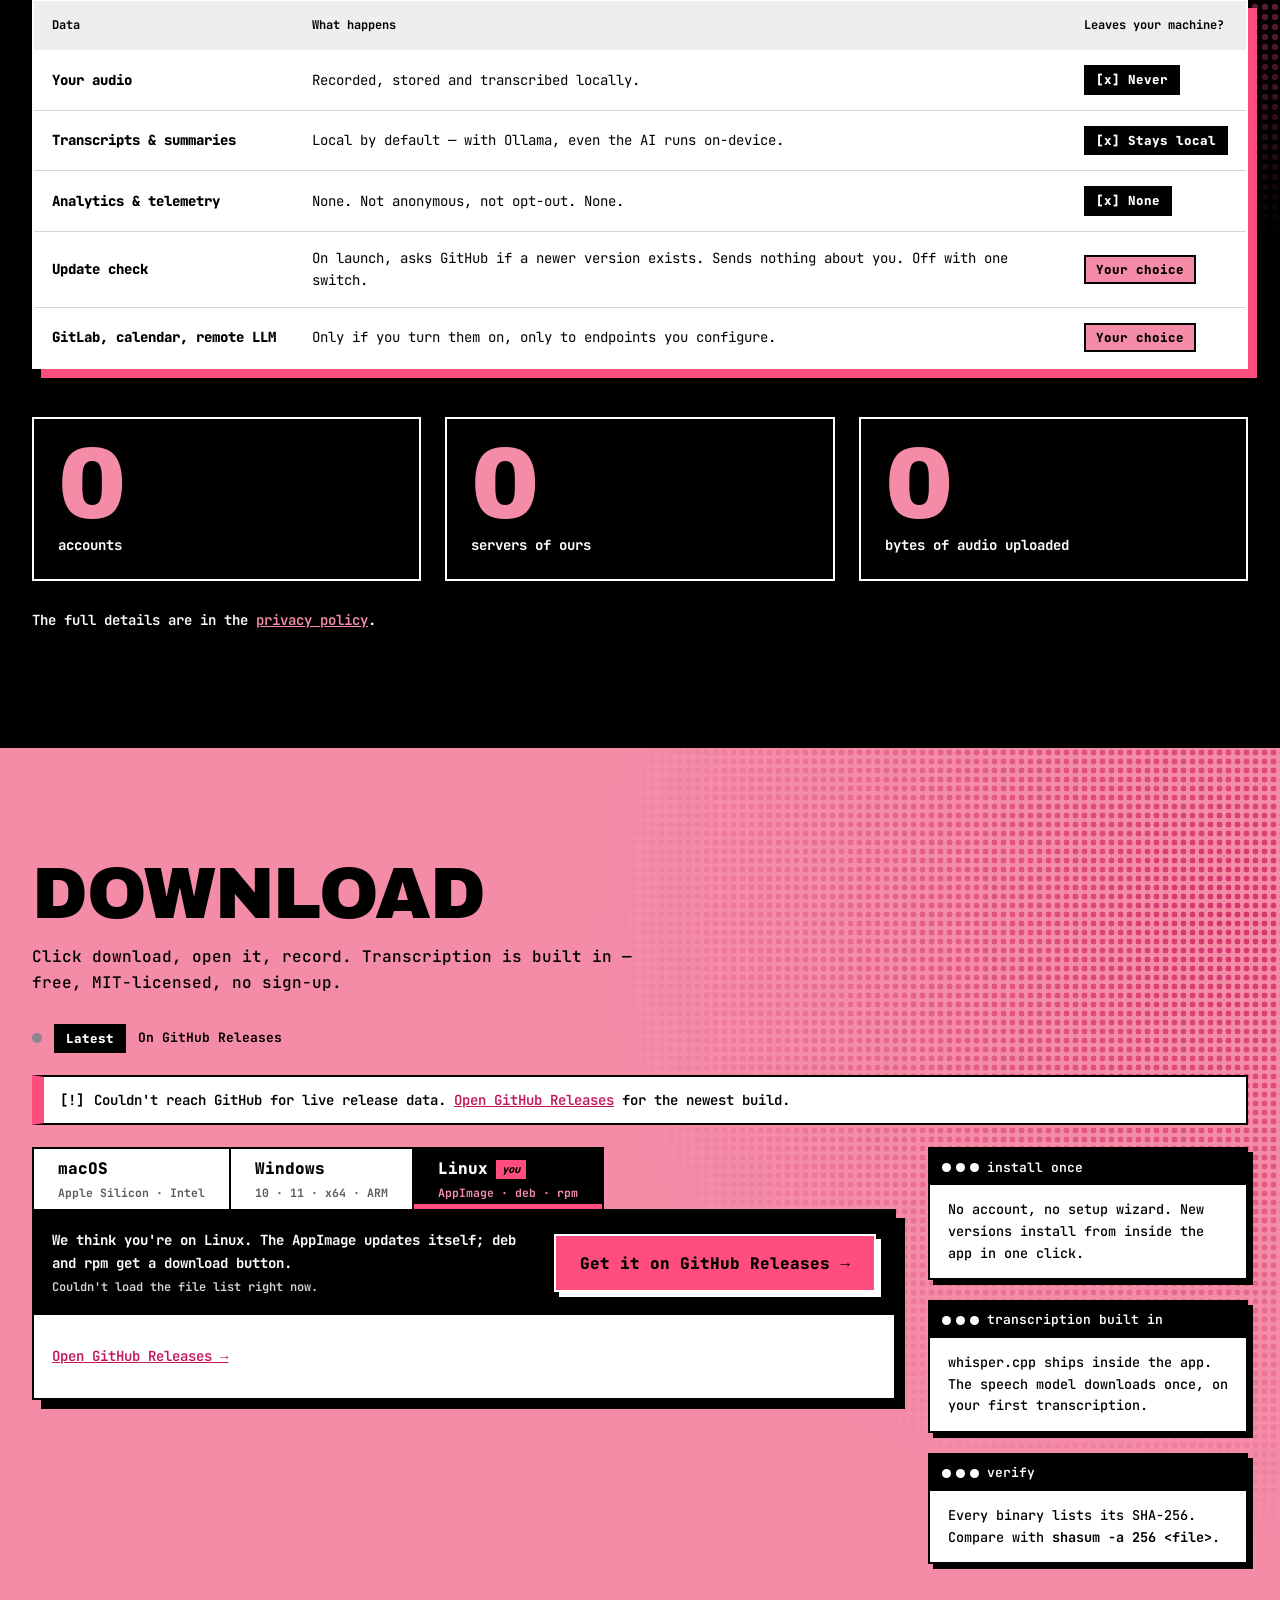
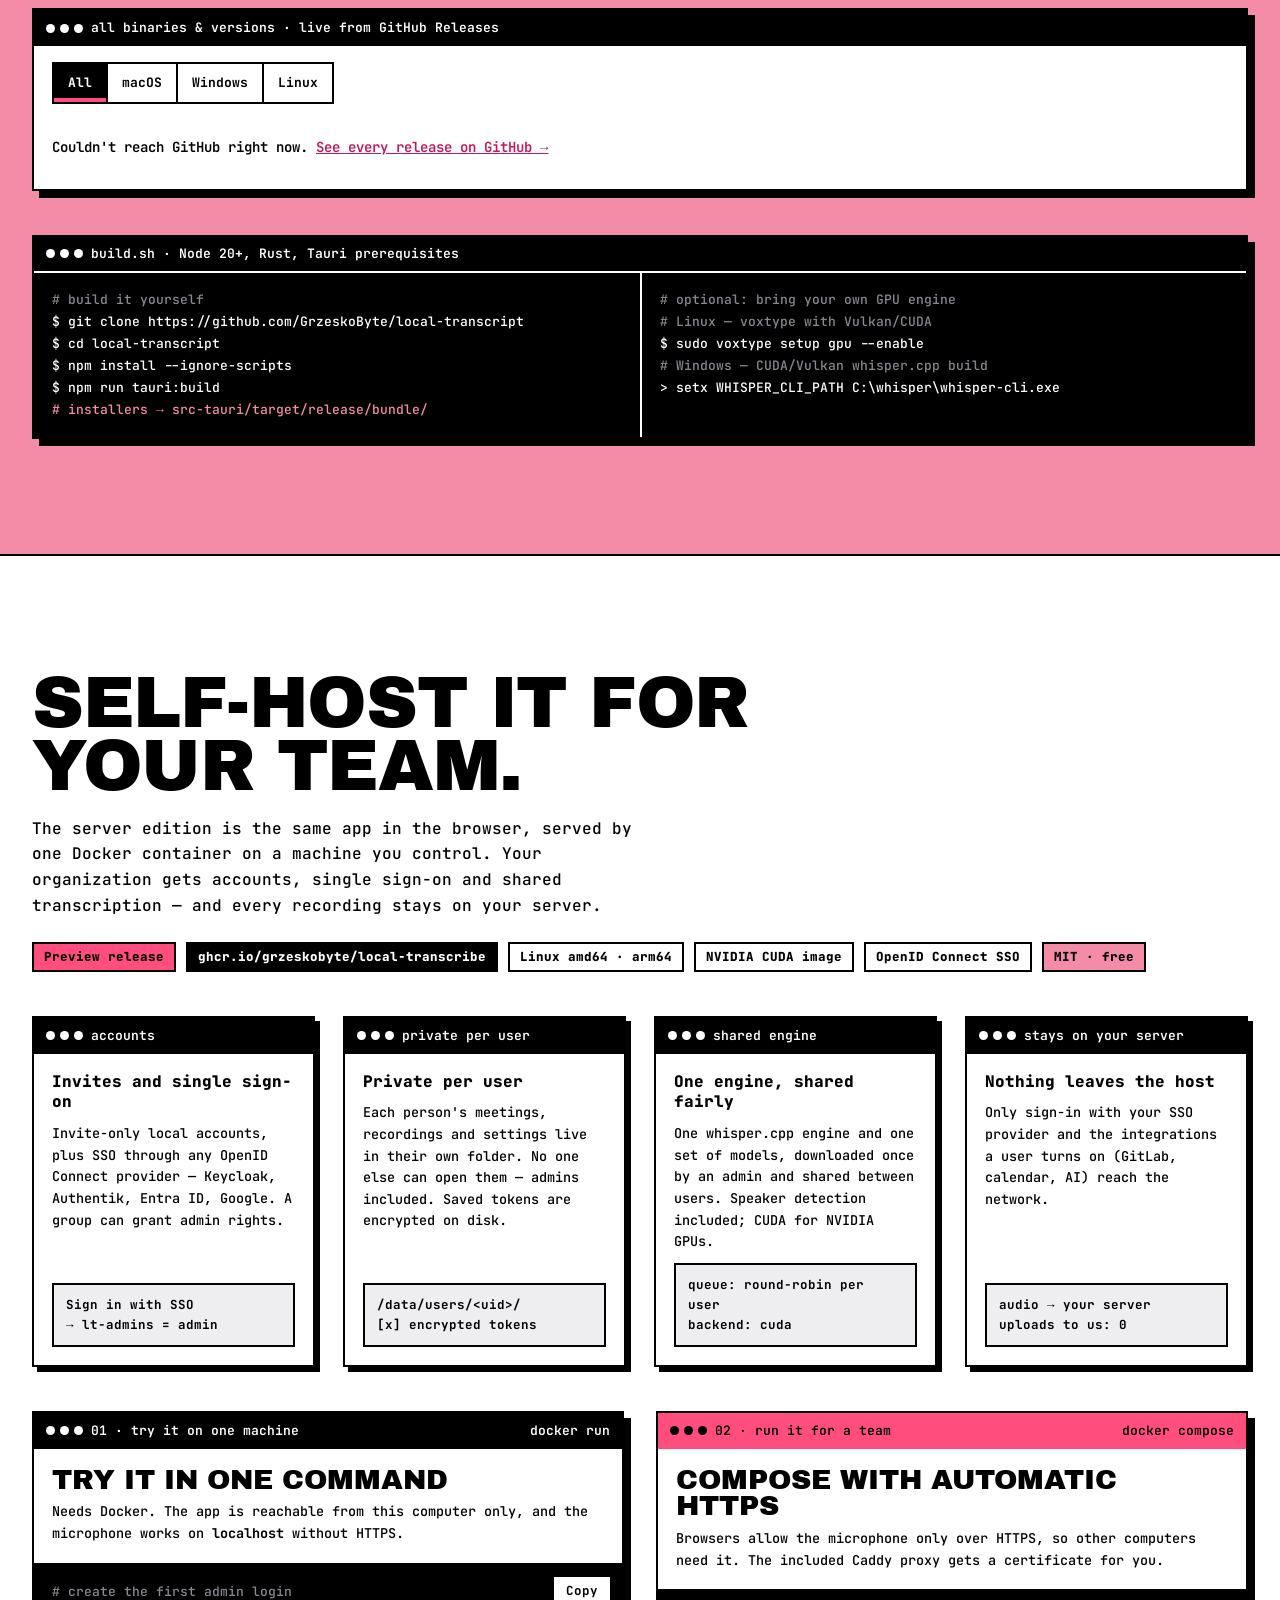
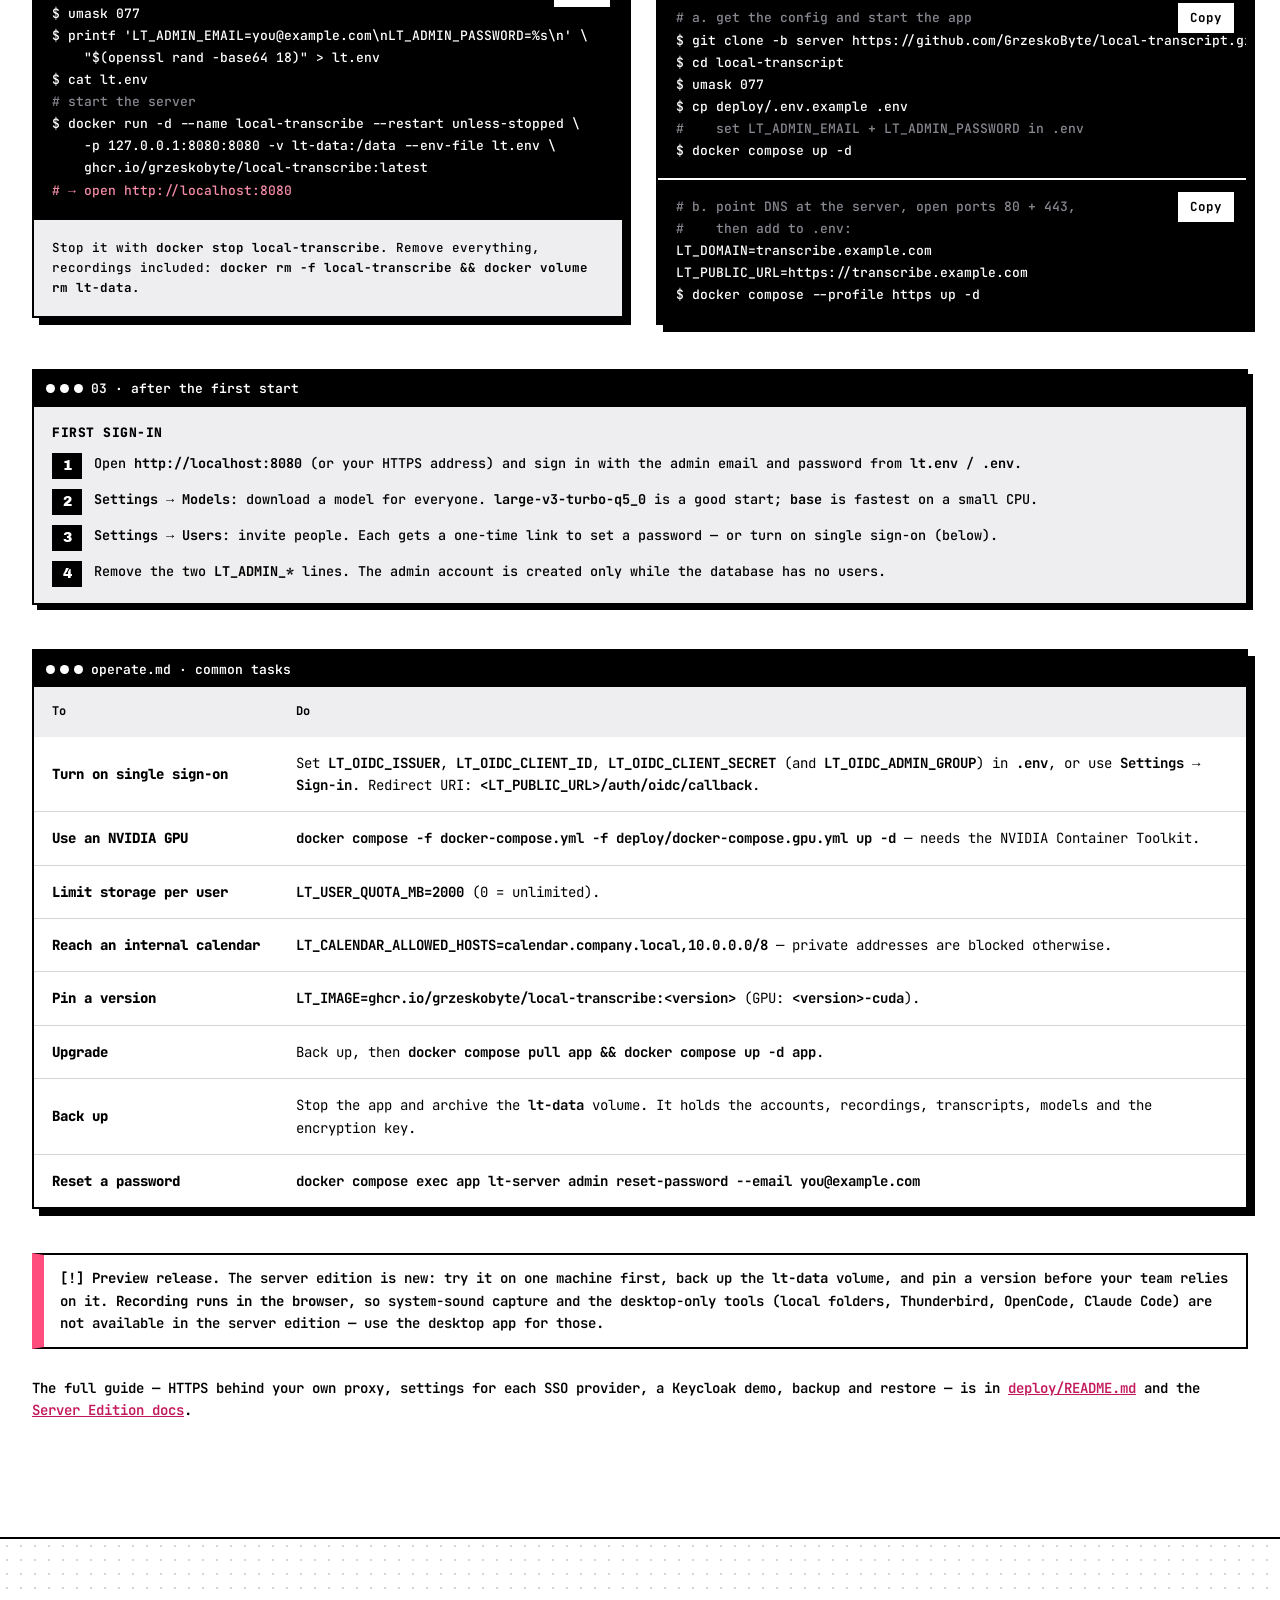
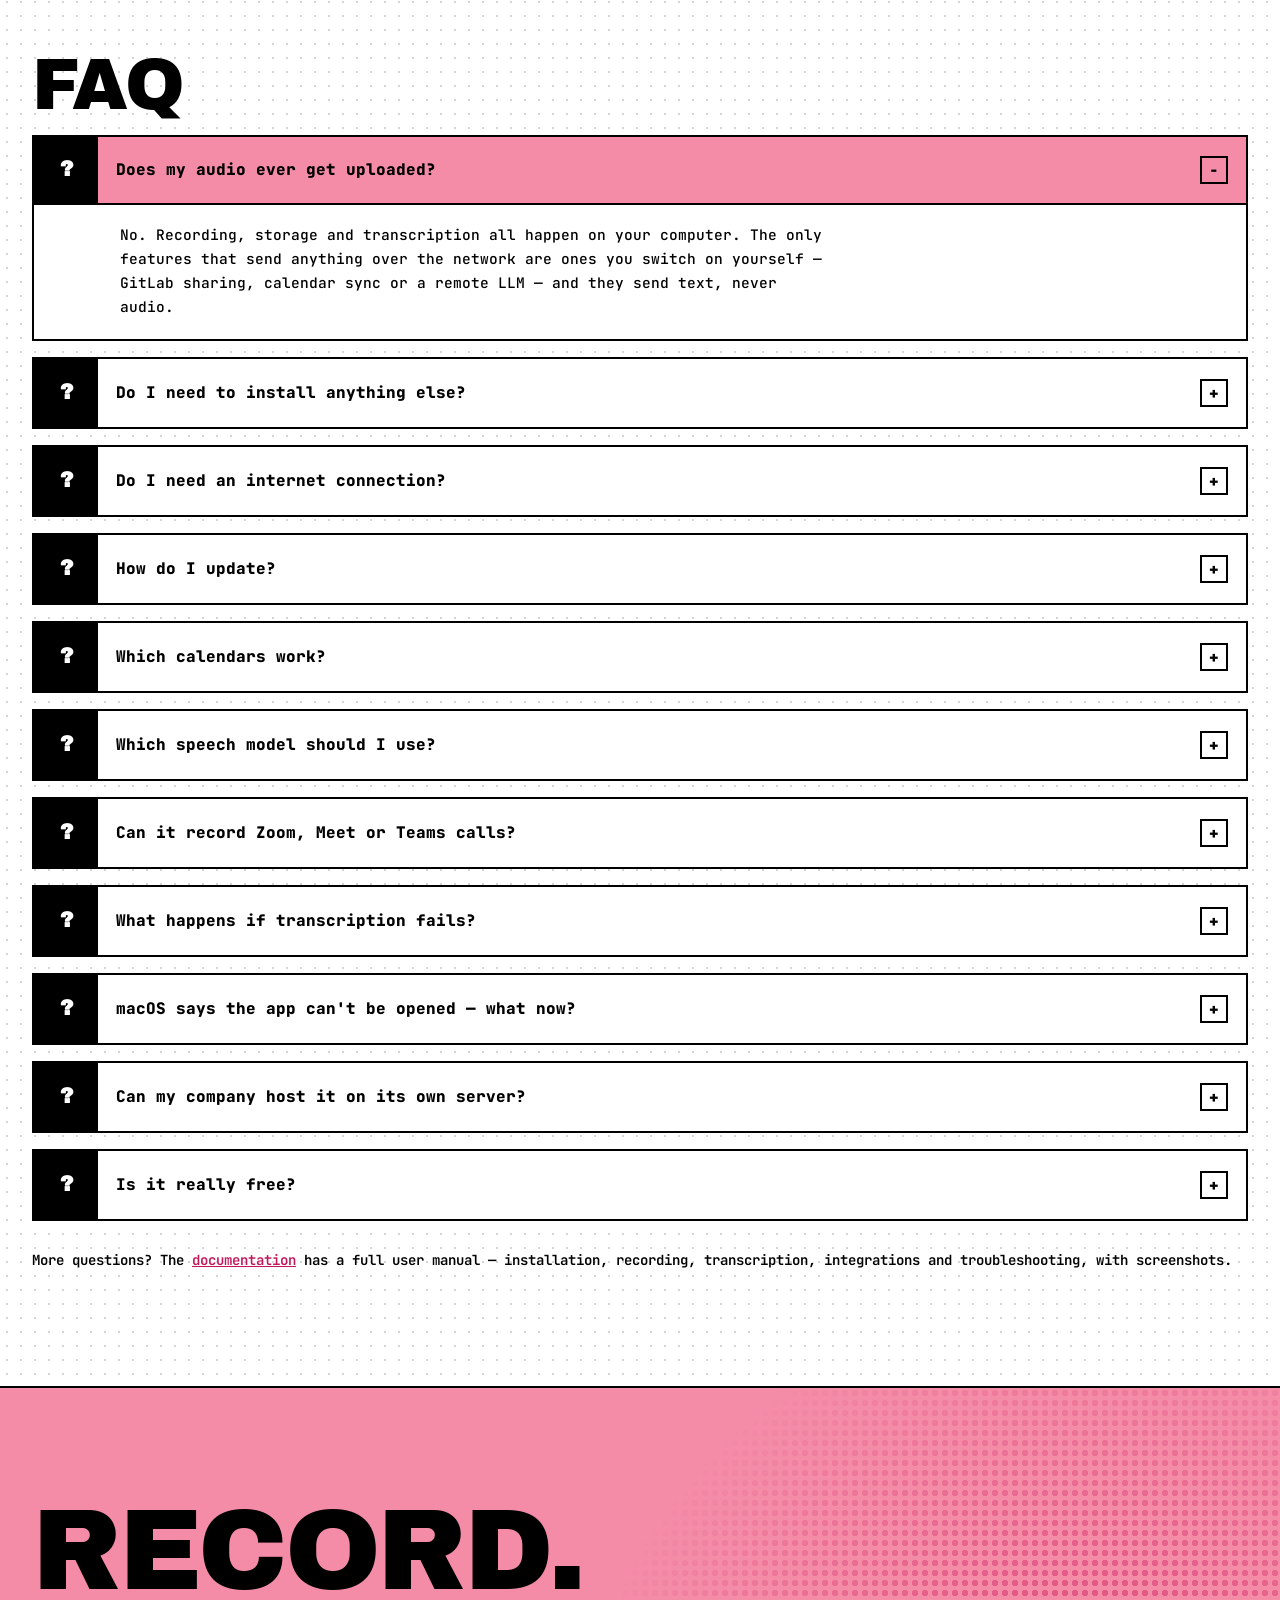
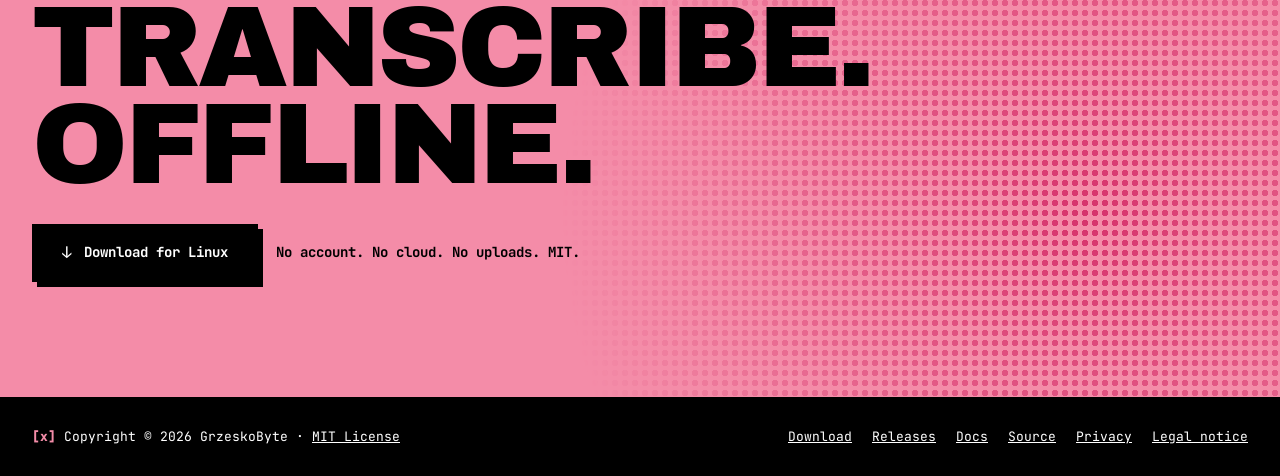
==== commit 4da77446: "Mark the server edition as a preview; scope the no-account line to the desktop app The newest server" ====
--- a/index.html
+++ b/index.html
@@ -205,7 +205,7 @@
   <div class="ht" aria-hidden="true"></div>
   <div class="wrap">
     <h2 class="h2" id="privH">Private by architecture, not by promise.</h2>
-    <p class="intro">There's no account and no server to trust. Here is exactly what can leave your machine — and when.</p>
+    <p class="intro">The desktop app has no account and no server to trust. Here is exactly what can leave your machine — and when.</p>
     <div class="win ptwin">
       <table class="ptbl">
         <thead><tr><th scope="col">Data</th><th scope="col">What happens</th><th scope="col">Leaves your machine?</th></tr></thead>
@@ -295,7 +295,7 @@
   <div class="wrap">
     <h2 class="h2" id="srvH">Self-host it for your team.</h2>
     <p class="intro">The server edition is the same app in the browser, served by one Docker container on a machine you control. Your organization gets accounts, single sign-on and shared transcription — and every recording stays on your server.</p>
-    <ul class="tags srv-tags"><li class="tag k">ghcr.io/grzeskobyte/local-transcribe</li><li class="tag">Linux amd64 · arm64</li><li class="tag">NVIDIA CUDA image</li><li class="tag">OpenID Connect SSO</li><li class="tag p">MIT · free</li></ul>
+    <ul class="tags srv-tags"><li class="tag h">Preview release</li><li class="tag k">ghcr.io/grzeskobyte/local-transcribe</li><li class="tag">Linux amd64 · arm64</li><li class="tag">NVIDIA CUDA image</li><li class="tag">OpenID Connect SSO</li><li class="tag p">MIT · free</li></ul>
 
     <div class="feat srv-feat">
       <article class="win"><div class="bar"><span class="dots" aria-hidden="true"><i></i><i></i><i></i></span><span class="t">accounts</span></div><div class="bd"><h3>Invites and single sign-on</h3><p>Invite-only local accounts, plus SSO through any OpenID Connect provider — Keycloak, Authentik, Entra ID, Google. A group can grant admin rights.</p><div class="mini" aria-hidden="true">Sign in with SSO
@@ -384,7 +384,7 @@
       </div>
     </section>
 
-    <div class="dl-note srv-note"><span><b>[!] Recording runs in the browser.</b> System-sound capture and the desktop-only tools (local folders, Thunderbird, OpenCode, Claude Code) are not available in the server edition — use the desktop app for those.</span></div>
+    <div class="dl-note srv-note"><span><b>[!] Preview release.</b> The server edition is new: try it on one machine first, back up the <code>lt-data</code> volume, and pin a version before your team relies on it. <b>Recording runs in the browser</b>, so system-sound capture and the desktop-only tools (local folders, Thunderbird, OpenCode, Claude Code) are not available in the server edition — use the desktop app for those.</span></div>
     <p class="more">The full guide — HTTPS behind your own proxy, settings for each SSO provider, a Keycloak demo, backup and restore — is in <a href="https://github.com/GrzeskoByte/local-transcript/blob/server/deploy/README.md" target="_blank" rel="noopener">deploy/README.md</a> and the <a href="https://github.com/GrzeskoByte/local-transcript-landing/wiki/Server-Edition" target="_blank" rel="noopener">Server Edition docs</a>.</p>
   </div>
 </section>
@@ -403,7 +403,7 @@
       <details><summary><span class="q" aria-hidden="true">?</span>Can it record Zoom, Meet or Teams calls?<span class="tg" aria-hidden="true"></span></summary><div class="a"><p>Yes — choose <b>Mic + Device</b> and share the call's tab or window when asked. Your voice and the call are saved as separate tracks. Device-audio availability depends on your OS, and headphones are recommended so the mic doesn't pick up the speakers.</p></div></details>
       <details><summary><span class="q" aria-hidden="true">?</span>What happens if transcription fails?<span class="tg" aria-hidden="true"></span></summary><div class="a"><p>Nothing bad. The recording is the source of truth and is never modified by transcription. You'll see "Your original recording is still safe." and a Retry button.</p></div></details>
       <details><summary><span class="q" aria-hidden="true">?</span>macOS says the app can't be opened — what now?<span class="tg" aria-hidden="true"></span></summary><div class="a"><p>Early builds may not be notarized yet. Right-click the app in Applications and choose <b>Open</b>, or run <code>xattr -dr com.apple.quarantine "/Applications/Local Transcribe.app"</code>.</p></div></details>
-      <details><summary><span class="q" aria-hidden="true">?</span>Can my company host it on its own server?<span class="tg" aria-hidden="true"></span></summary><div class="a"><p>Yes. The <a href="#server">server edition</a> runs the same app in the browser from one Docker container (<code>ghcr.io/grzeskobyte/local-transcribe</code>), with invite-only accounts, optional single sign-on through OpenID Connect, private storage for each user and one shared transcription engine — CPU or NVIDIA GPU. Recordings and transcripts stay on your server.</p></div></details>
+      <details><summary><span class="q" aria-hidden="true">?</span>Can my company host it on its own server?<span class="tg" aria-hidden="true"></span></summary><div class="a"><p>Yes. The <a href="#server">server edition</a> runs the same app in the browser from one Docker container (<code>ghcr.io/grzeskobyte/local-transcribe</code>), with invite-only accounts, optional single sign-on through OpenID Connect, private storage for each user and one shared transcription engine — CPU or NVIDIA GPU. Recordings and transcripts stay on your server. It is a preview release for now: test it before your team depends on it, and pin a version for production.</p></div></details>
       <details><summary><span class="q" aria-hidden="true">?</span>Is it really free?<span class="tg" aria-hidden="true"></span></summary><div class="a"><p>Yes. Local Transcriber is open source under the MIT license. No tiers, no trial, no account.</p></div></details>
     </div>
     <p class="more">More questions? The <a href="https://github.com/GrzeskoByte/local-transcript-landing/wiki" target="_blank" rel="noopener">documentation</a> has a full user manual — installation, recording, transcription, integrations and troubleshooting, with screenshots.</p>
